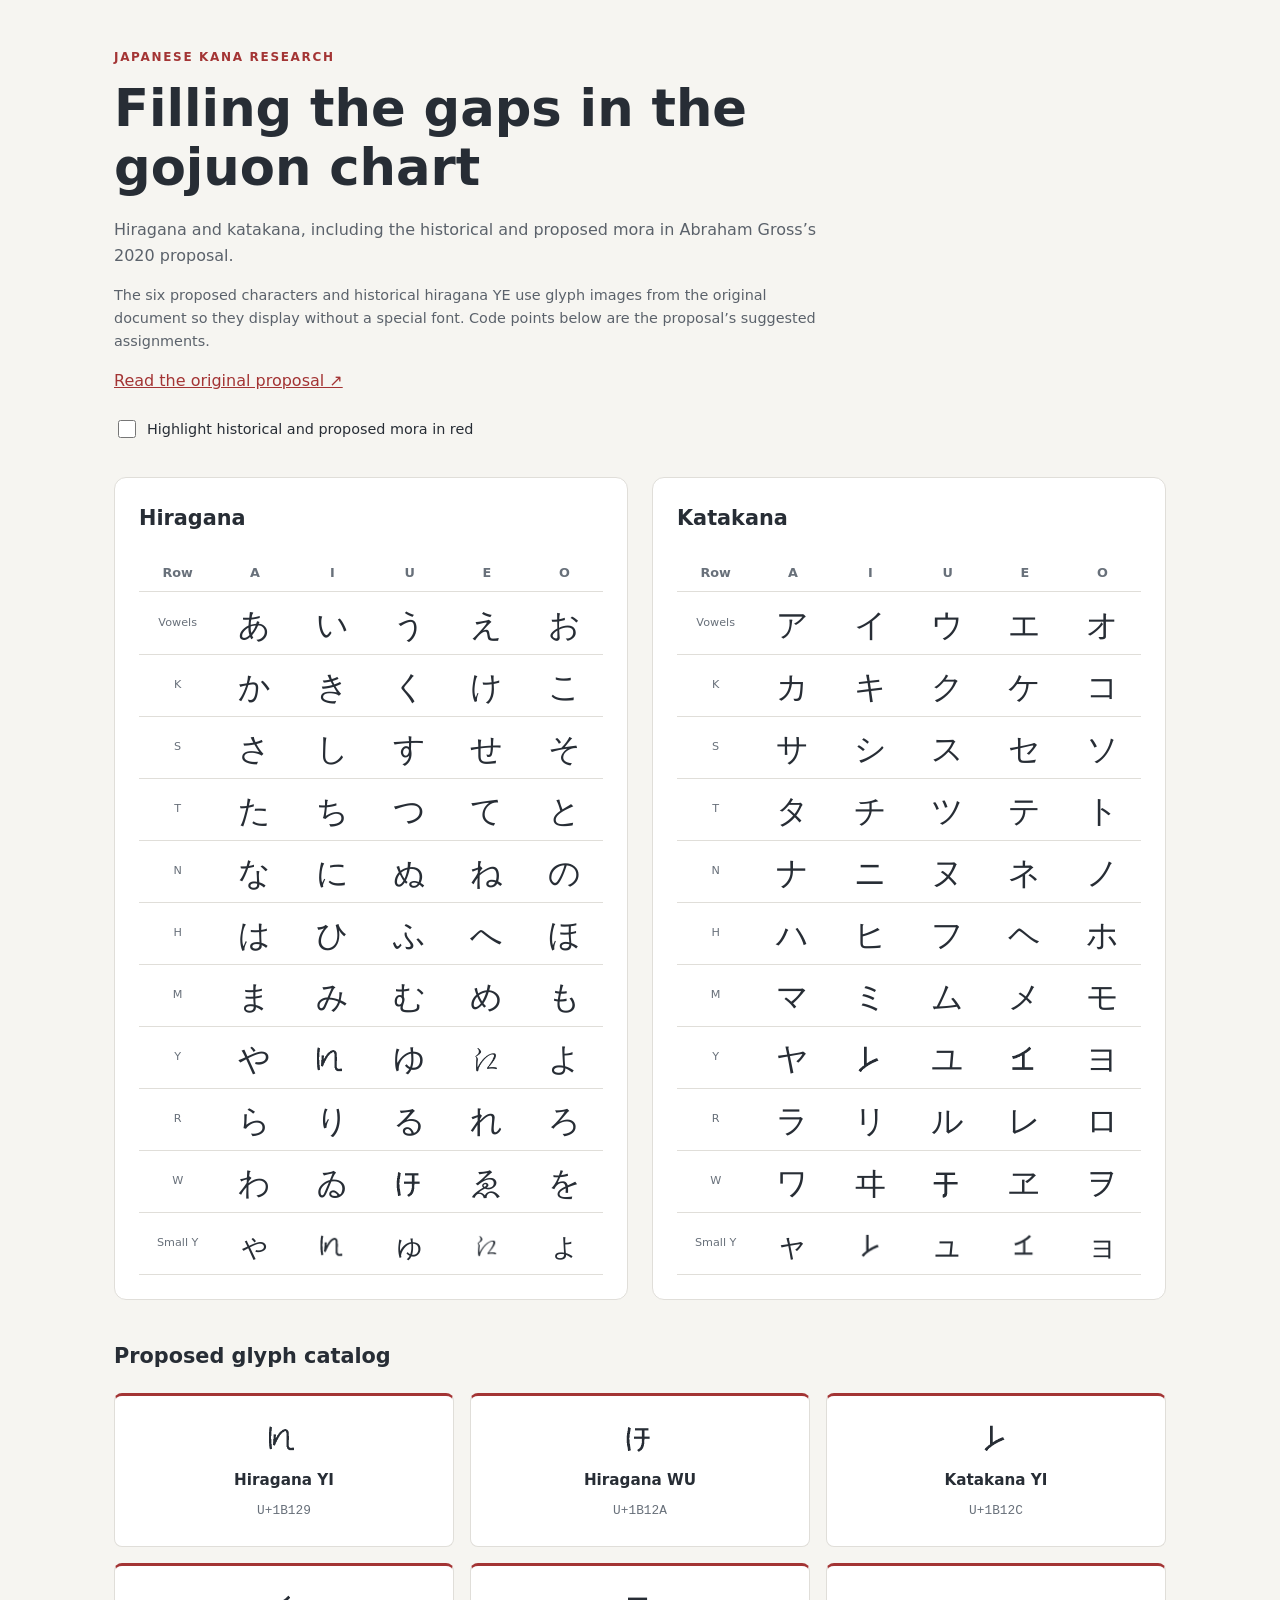
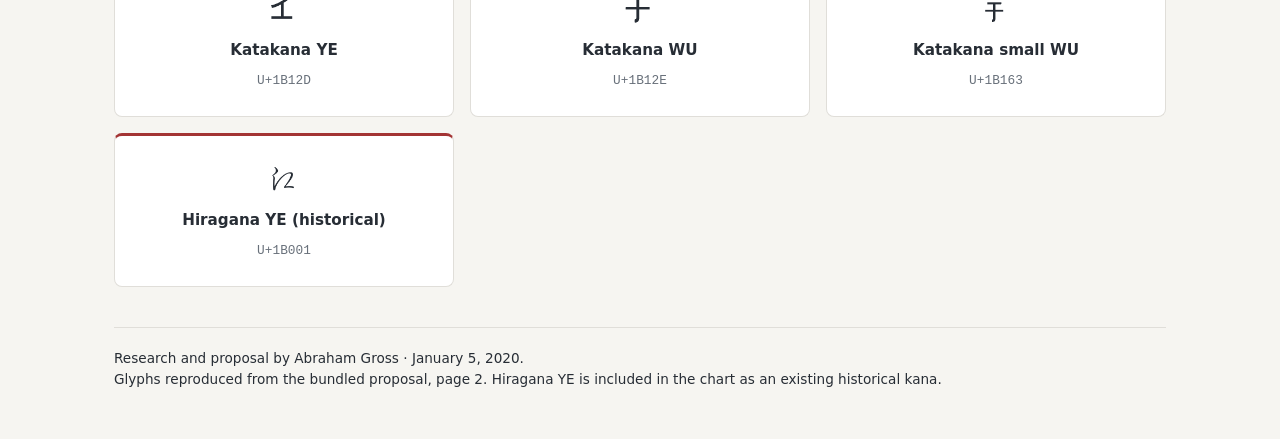
==== index.html @ fbfee7fc "Build kana research chart with reliable glyph rendering" ====
<!doctype html>
<html lang="en"><head><meta charset="utf-8"><meta name="viewport" content="width=device-width,initial-scale=1">
<title>Missing Japanese Kana · Gojuon Chart</title>
<style>
:root{color-scheme:light;--ink:#272d35;--accent:#a33434;--line:#e0ded9}*{box-sizing:border-box}body{margin:0;background:#f6f5f1;color:var(--ink);font-family:system-ui,sans-serif;line-height:1.6}main{max-width:1100px;margin:auto;padding:48px 24px}header{max-width:720px;margin-bottom:36px}.eyebrow{color:var(--accent);text-transform:uppercase;letter-spacing:.14em;font-size:.75rem;font-weight:700}h1{font-size:clamp(2rem,5vw,3.2rem);line-height:1.15;margin:12px 0 20px}h2{font-size:1.3rem;margin:0 0 20px}p{color:#5b626b}a{color:var(--accent)}.charts{display:grid;grid-template-columns:repeat(2,minmax(0,1fr));gap:24px}.chart{padding:24px;background:white;border:1px solid var(--line);border-radius:12px}table{width:100%;border-collapse:collapse;table-layout:fixed}caption{position:absolute;width:1px;height:1px;overflow:hidden;clip-path:inset(50%)}th,td{text-align:center;border-bottom:1px solid var(--line);height:62px;padding:4px}thead th{height:36px;color:#68707a;font-size:.8rem}tbody th{font-size:.7rem;font-weight:500;color:#68707a;width:48px}td{font-family:'Hiragino Kaku Gothic ProN','Yu Gothic',sans-serif;font-size:32px;font-weight:400}.mora{display:inline-flex;align-items:center;justify-content:center;width:36px;height:36px;vertical-align:middle;font-weight:400;font-synthesis:none;line-height:1}.proposed-glyph{background:currentColor;mask-image:var(--glyph);mask-size:contain;mask-repeat:no-repeat;mask-position:center;-webkit-mask-image:var(--glyph);-webkit-mask-size:contain;-webkit-mask-repeat:no-repeat;-webkit-mask-position:center}.small-glyph{mask-size:85%;-webkit-mask-size:85%;mask-position:60% 65%;-webkit-mask-position:60% 65%}.highlight-control{display:flex;align-items:center;gap:8px;margin-top:24px;font-size:.9rem;cursor:pointer}.highlight-control input{width:18px;height:18px;accent-color:var(--accent)}body:has(#highlight-mora:checked) .proposed-glyph{color:#c52d35}.catalog{margin:40px 0}ul{padding:0;list-style:none;display:grid;grid-template-columns:repeat(3,1fr);gap:16px}li{background:white;border:1px solid var(--line);border-top:3px solid var(--accent);border-radius:8px;padding:24px;text-align:center}li .proposed-glyph{width:36px;height:36px}h3{font-size:.95rem;margin:12px 0 4px}code{font-size:.8rem;color:#68707a}footer{border-top:1px solid var(--line);padding-top:20px;font-size:.85rem}.note{font-size:.9rem}@media(max-width:760px){.charts{grid-template-columns:1fr}main{padding:28px 16px}.chart{padding:16px}ul{grid-template-columns:repeat(2,1fr)}li{padding:16px}}@media(max-width:360px){.chart{padding:10px}th,td{padding:2px}}
</style></head><body><main><header><div class="eyebrow">Japanese kana research</div><h1>Filling the gaps in the gojuon chart</h1><p>Hiragana and katakana, including the historical and proposed mora in Abraham Gross’s 2020 proposal.</p><p class="note">The six proposed characters and historical hiragana YE use glyph images from the original document so they display without a special font. Code points below are the proposal’s suggested assignments.</p><a href="docs/missing-japanese-kana-proposal.pdf">Read the original proposal ↗</a><label class="highlight-control"><input type="checkbox" id="highlight-mora"> Highlight historical and proposed mora in red</label></header><div class="charts"><section class="chart"><h2>Hiragana</h2><table><caption>Hiragana vowel columns</caption><thead><tr><th scope="col">Row</th><th scope="col">A</th><th scope="col">I</th><th scope="col">U</th><th scope="col">E</th><th scope="col">O</th></tr></thead><tbody><tr><th scope="row">Vowels</th><td><span class="mora" lang="ja">あ</span></td><td><span class="mora" lang="ja">い</span></td><td><span class="mora" lang="ja">う</span></td><td><span class="mora" lang="ja">え</span></td><td><span class="mora" lang="ja">お</span></td></tr><tr><th scope="row">K</th><td><span class="mora" lang="ja">か</span></td><td><span class="mora" lang="ja">き</span></td><td><span class="mora" lang="ja">く</span></td><td><span class="mora" lang="ja">け</span></td><td><span class="mora" lang="ja">こ</span></td></tr><tr><th scope="row">S</th><td><span class="mora" lang="ja">さ</span></td><td><span class="mora" lang="ja">し</span></td><td><span class="mora" lang="ja">す</span></td><td><span class="mora" lang="ja">せ</span></td><td><span class="mora" lang="ja">そ</span></td></tr><tr><th scope="row">T</th><td><span class="mora" lang="ja">た</span></td><td><span class="mora" lang="ja">ち</span></td><td><span class="mora" lang="ja">つ</span></td><td><span class="mora" lang="ja">て</span></td><td><span class="mora" lang="ja">と</span></td></tr><tr><th scope="row">N</th><td><span class="mora" lang="ja">な</span></td><td><span class="mora" lang="ja">に</span></td><td><span class="mora" lang="ja">ぬ</span></td><td><span class="mora" lang="ja">ね</span></td><td><span class="mora" lang="ja">の</span></td></tr><tr><th scope="row">H</th><td><span class="mora" lang="ja">は</span></td><td><span class="mora" lang="ja">ひ</span></td><td><span class="mora" lang="ja">ふ</span></td><td><span class="mora" lang="ja">へ</span></td><td><span class="mora" lang="ja">ほ</span></td></tr><tr><th scope="row">M</th><td><span class="mora" lang="ja">ま</span></td><td><span class="mora" lang="ja">み</span></td><td><span class="mora" lang="ja">む</span></td><td><span class="mora" lang="ja">め</span></td><td><span class="mora" lang="ja">も</span></td></tr><tr><th scope="row">Y</th><td><span class="mora" lang="ja">や</span></td><td><span class="mora proposed-glyph" role="img" aria-label="Hiragana YI" title="Hiragana YI · U+1B129" style="--glyph: url(assets/glyphs/1b129.png)"></span></td><td><span class="mora" lang="ja">ゆ</span></td><td><span class="mora proposed-glyph" role="img" aria-label="Hiragana YE" title="Hiragana YE · U+1B001" style="--glyph: url(assets/glyphs/1b001.png)"></span></td><td><span class="mora" lang="ja">よ</span></td></tr><tr><th scope="row">R</th><td><span class="mora" lang="ja">ら</span></td><td><span class="mora" lang="ja">り</span></td><td><span class="mora" lang="ja">る</span></td><td><span class="mora" lang="ja">れ</span></td><td><span class="mora" lang="ja">ろ</span></td></tr><tr><th scope="row">W</th><td><span class="mora" lang="ja">わ</span></td><td><span class="mora" lang="ja">ゐ</span></td><td><span class="mora proposed-glyph" role="img" aria-label="Hiragana WU" title="Hiragana WU · U+1B12A" style="--glyph: url(assets/glyphs/1b12a.png)"></span></td><td><span class="mora" lang="ja">ゑ</span></td><td><span class="mora" lang="ja">を</span></td></tr><tr><th scope="row">Small Y</th><td><span class="mora" lang="ja">ゃ</span></td><td><span class="mora proposed-glyph small-glyph" role="img" aria-label="Hiragana YI (small display variant)" title="Hiragana YI (small display variant) · U+1B129" style="--glyph: url(assets/glyphs/1b129.png)"></span></td><td><span class="mora" lang="ja">ゅ</span></td><td><span class="mora proposed-glyph small-glyph" role="img" aria-label="Hiragana YE (small display variant)" title="Hiragana YE (small display variant) · U+1B001" style="--glyph: url(assets/glyphs/1b001.png)"></span></td><td><span class="mora" lang="ja">ょ</span></td></tr></tbody></table></section><section class="chart"><h2>Katakana</h2><table><caption>Katakana vowel columns</caption><thead><tr><th scope="col">Row</th><th scope="col">A</th><th scope="col">I</th><th scope="col">U</th><th scope="col">E</th><th scope="col">O</th></tr></thead><tbody><tr><th scope="row">Vowels</th><td><span class="mora" lang="ja">ア</span></td><td><span class="mora" lang="ja">イ</span></td><td><span class="mora" lang="ja">ウ</span></td><td><span class="mora" lang="ja">エ</span></td><td><span class="mora" lang="ja">オ</span></td></tr><tr><th scope="row">K</th><td><span class="mora" lang="ja">カ</span></td><td><span class="mora" lang="ja">キ</span></td><td><span class="mora" lang="ja">ク</span></td><td><span class="mora" lang="ja">ケ</span></td><td><span class="mora" lang="ja">コ</span></td></tr><tr><th scope="row">S</th><td><span class="mora" lang="ja">サ</span></td><td><span class="mora" lang="ja">シ</span></td><td><span class="mora" lang="ja">ス</span></td><td><span class="mora" lang="ja">セ</span></td><td><span class="mora" lang="ja">ソ</span></td></tr><tr><th scope="row">T</th><td><span class="mora" lang="ja">タ</span></td><td><span class="mora" lang="ja">チ</span></td><td><span class="mora" lang="ja">ツ</span></td><td><span class="mora" lang="ja">テ</span></td><td><span class="mora" lang="ja">ト</span></td></tr><tr><th scope="row">N</th><td><span class="mora" lang="ja">ナ</span></td><td><span class="mora" lang="ja">ニ</span></td><td><span class="mora" lang="ja">ヌ</span></td><td><span class="mora" lang="ja">ネ</span></td><td><span class="mora" lang="ja">ノ</span></td></tr><tr><th scope="row">H</th><td><span class="mora" lang="ja">ハ</span></td><td><span class="mora" lang="ja">ヒ</span></td><td><span class="mora" lang="ja">フ</span></td><td><span class="mora" lang="ja">ヘ</span></td><td><span class="mora" lang="ja">ホ</span></td></tr><tr><th scope="row">M</th><td><span class="mora" lang="ja">マ</span></td><td><span class="mora" lang="ja">ミ</span></td><td><span class="mora" lang="ja">ム</span></td><td><span class="mora" lang="ja">メ</span></td><td><span class="mora" lang="ja">モ</span></td></tr><tr><th scope="row">Y</th><td><span class="mora" lang="ja">ヤ</span></td><td><span class="mora proposed-glyph" role="img" aria-label="Katakana YI" title="Katakana YI · U+1B12C" style="--glyph: url(assets/glyphs/1b12c.png)"></span></td><td><span class="mora" lang="ja">ユ</span></td><td><span class="mora proposed-glyph" role="img" aria-label="Katakana YE" title="Katakana YE · U+1B12D" style="--glyph: url(assets/glyphs/1b12d.png)"></span></td><td><span class="mora" lang="ja">ヨ</span></td></tr><tr><th scope="row">R</th><td><span class="mora" lang="ja">ラ</span></td><td><span class="mora" lang="ja">リ</span></td><td><span class="mora" lang="ja">ル</span></td><td><span class="mora" lang="ja">レ</span></td><td><span class="mora" lang="ja">ロ</span></td></tr><tr><th scope="row">W</th><td><span class="mora" lang="ja">ワ</span></td><td><span class="mora" lang="ja">ヰ</span></td><td><span class="mora proposed-glyph" role="img" aria-label="Katakana WU" title="Katakana WU · U+1B12E" style="--glyph: url(assets/glyphs/1b12e.png)"></span></td><td><span class="mora" lang="ja">ヱ</span></td><td><span class="mora" lang="ja">ヲ</span></td></tr><tr><th scope="row">Small Y</th><td><span class="mora" lang="ja">ャ</span></td><td><span class="mora proposed-glyph small-glyph" role="img" aria-label="Katakana YI (small display variant)" title="Katakana YI (small display variant) · U+1B12C" style="--glyph: url(assets/glyphs/1b12c.png)"></span></td><td><span class="mora" lang="ja">ュ</span></td><td><span class="mora proposed-glyph small-glyph" role="img" aria-label="Katakana YE (small display variant)" title="Katakana YE (small display variant) · U+1B12D" style="--glyph: url(assets/glyphs/1b12d.png)"></span></td><td><span class="mora" lang="ja">ョ</span></td></tr></tbody></table></section></div><section class="catalog"><h2>Proposed glyph catalog</h2><ul><li><span class="mora proposed-glyph" role="img" aria-label="Hiragana YI" title="Hiragana YI · U+1B129" style="--glyph: url(assets/glyphs/1b129.png)"></span><h3>Hiragana YI</h3><code>U+1B129</code></li><li><span class="mora proposed-glyph" role="img" aria-label="Hiragana WU" title="Hiragana WU · U+1B12A" style="--glyph: url(assets/glyphs/1b12a.png)"></span><h3>Hiragana WU</h3><code>U+1B12A</code></li><li><span class="mora proposed-glyph" role="img" aria-label="Katakana YI" title="Katakana YI · U+1B12C" style="--glyph: url(assets/glyphs/1b12c.png)"></span><h3>Katakana YI</h3><code>U+1B12C</code></li><li><span class="mora proposed-glyph" role="img" aria-label="Katakana YE" title="Katakana YE · U+1B12D" style="--glyph: url(assets/glyphs/1b12d.png)"></span><h3>Katakana YE</h3><code>U+1B12D</code></li><li><span class="mora proposed-glyph" role="img" aria-label="Katakana WU" title="Katakana WU · U+1B12E" style="--glyph: url(assets/glyphs/1b12e.png)"></span><h3>Katakana WU</h3><code>U+1B12E</code></li><li><span class="mora proposed-glyph" role="img" aria-label="Katakana small WU" title="Katakana small WU · U+1B163" style="--glyph: url(assets/glyphs/1b163.png)"></span><h3>Katakana small WU</h3><code>U+1B163</code></li><li><span class="mora proposed-glyph" role="img" aria-label="Hiragana YE" title="Hiragana YE · U+1B001" style="--glyph: url(assets/glyphs/1b001.png)"></span><h3>Hiragana YE (historical)</h3><code>U+1B001</code></li></ul></section><footer>Research and proposal by Abraham Gross · January 5, 2020.<br>Glyphs reproduced from the bundled proposal, page 2. Hiragana YE is included in the chart as an existing historical kana.</footer></main></body></html>
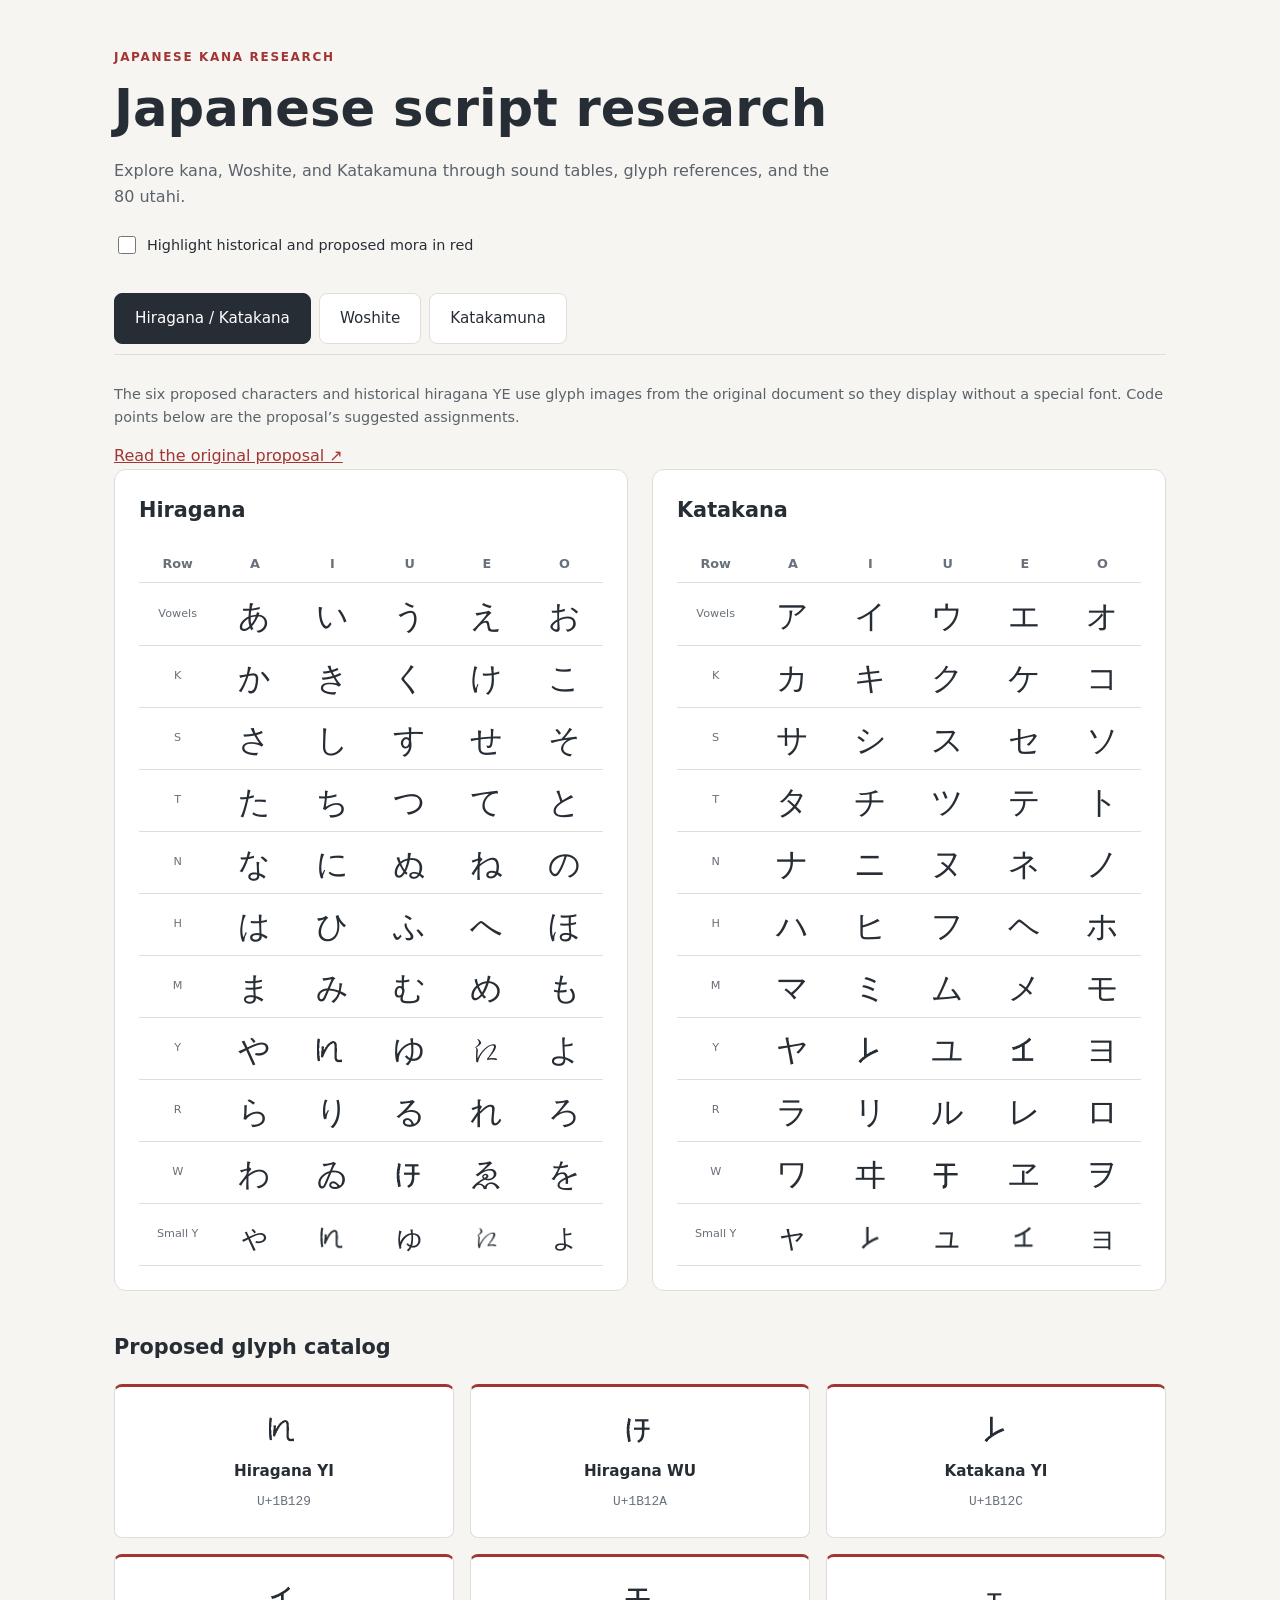
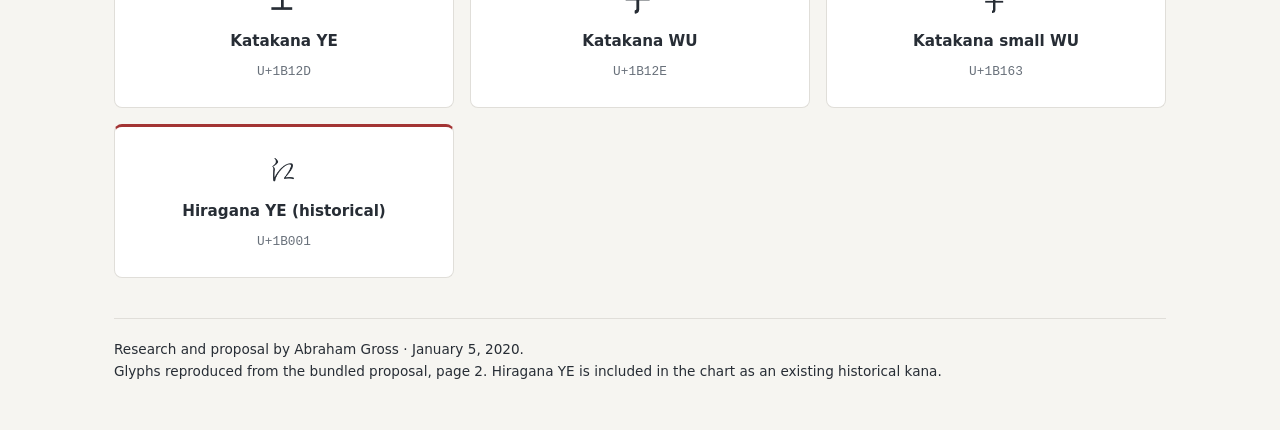
==== commit 5051e475: "Add Woshite and Katakamuna research tabs with 80 utahi references" ====
--- a/index.html
+++ b/index.html
@@ -1,6 +1,22 @@
 <!doctype html>
 <html lang="en"><head><meta charset="utf-8"><meta name="viewport" content="width=device-width,initial-scale=1">
-<title>Missing Japanese Kana · Gojuon Chart</title>
+<title>Japanese Script Research · Kana, Woshite &amp; Katakamuna</title>
+<link rel="stylesheet" href="assets/research.css">
 <style>
 :root{color-scheme:light;--ink:#272d35;--accent:#a33434;--line:#e0ded9}*{box-sizing:border-box}body{margin:0;background:#f6f5f1;color:var(--ink);font-family:system-ui,sans-serif;line-height:1.6}main{max-width:1100px;margin:auto;padding:48px 24px}header{max-width:720px;margin-bottom:36px}.eyebrow{color:var(--accent);text-transform:uppercase;letter-spacing:.14em;font-size:.75rem;font-weight:700}h1{font-size:clamp(2rem,5vw,3.2rem);line-height:1.15;margin:12px 0 20px}h2{font-size:1.3rem;margin:0 0 20px}p{color:#5b626b}a{color:var(--accent)}.charts{display:grid;grid-template-columns:repeat(2,minmax(0,1fr));gap:24px}.chart{padding:24px;background:white;border:1px solid var(--line);border-radius:12px}table{width:100%;border-collapse:collapse;table-layout:fixed}caption{position:absolute;width:1px;height:1px;overflow:hidden;clip-path:inset(50%)}th,td{text-align:center;border-bottom:1px solid var(--line);height:62px;padding:4px}thead th{height:36px;color:#68707a;font-size:.8rem}tbody th{font-size:.7rem;font-weight:500;color:#68707a;width:48px}td{font-family:'Hiragino Kaku Gothic ProN','Yu Gothic',sans-serif;font-size:32px;font-weight:400}.mora{display:inline-flex;align-items:center;justify-content:center;width:36px;height:36px;vertical-align:middle;font-weight:400;font-synthesis:none;line-height:1}.proposed-glyph{background:currentColor;mask-image:var(--glyph);mask-size:contain;mask-repeat:no-repeat;mask-position:center;-webkit-mask-image:var(--glyph);-webkit-mask-size:contain;-webkit-mask-repeat:no-repeat;-webkit-mask-position:center}.small-glyph{mask-size:85%;-webkit-mask-size:85%;mask-position:60% 65%;-webkit-mask-position:60% 65%}.highlight-control{display:flex;align-items:center;gap:8px;margin-top:24px;font-size:.9rem;cursor:pointer}.highlight-control input{width:18px;height:18px;accent-color:var(--accent)}body:has(#highlight-mora:checked) .proposed-glyph{color:#c52d35}.catalog{margin:40px 0}ul{padding:0;list-style:none;display:grid;grid-template-columns:repeat(3,1fr);gap:16px}li{background:white;border:1px solid var(--line);border-top:3px solid var(--accent);border-radius:8px;padding:24px;text-align:center}li .proposed-glyph{width:36px;height:36px}h3{font-size:.95rem;margin:12px 0 4px}code{font-size:.8rem;color:#68707a}footer{border-top:1px solid var(--line);padding-top:20px;font-size:.85rem}.note{font-size:.9rem}@media(max-width:760px){.charts{grid-template-columns:1fr}main{padding:28px 16px}.chart{padding:16px}ul{grid-template-columns:repeat(2,1fr)}li{padding:16px}}@media(max-width:360px){.chart{padding:10px}th,td{padding:2px}}
-</style></head><body><main><header><div class="eyebrow">Japanese kana research</div><h1>Filling the gaps in the gojuon chart</h1><p>Hiragana and katakana, including the historical and proposed mora in Abraham Gross’s 2020 proposal.</p><p class="note">The six proposed characters and historical hiragana YE use glyph images from the original document so they display without a special font. Code points below are the proposal’s suggested assignments.</p><a href="docs/missing-japanese-kana-proposal.pdf">Read the original proposal ↗</a><label class="highlight-control"><input type="checkbox" id="highlight-mora"> Highlight historical and proposed mora in red</label></header><div class="charts"><section class="chart"><h2>Hiragana</h2><table><caption>Hiragana vowel columns</caption><thead><tr><th scope="col">Row</th><th scope="col">A</th><th scope="col">I</th><th scope="col">U</th><th scope="col">E</th><th scope="col">O</th></tr></thead><tbody><tr><th scope="row">Vowels</th><td><span class="mora" lang="ja">あ</span></td><td><span class="mora" lang="ja">い</span></td><td><span class="mora" lang="ja">う</span></td><td><span class="mora" lang="ja">え</span></td><td><span class="mora" lang="ja">お</span></td></tr><tr><th scope="row">K</th><td><span class="mora" lang="ja">か</span></td><td><span class="mora" lang="ja">き</span></td><td><span class="mora" lang="ja">く</span></td><td><span class="mora" lang="ja">け</span></td><td><span class="mora" lang="ja">こ</span></td></tr><tr><th scope="row">S</th><td><span class="mora" lang="ja">さ</span></td><td><span class="mora" lang="ja">し</span></td><td><span class="mora" lang="ja">す</span></td><td><span class="mora" lang="ja">せ</span></td><td><span class="mora" lang="ja">そ</span></td></tr><tr><th scope="row">T</th><td><span class="mora" lang="ja">た</span></td><td><span class="mora" lang="ja">ち</span></td><td><span class="mora" lang="ja">つ</span></td><td><span class="mora" lang="ja">て</span></td><td><span class="mora" lang="ja">と</span></td></tr><tr><th scope="row">N</th><td><span class="mora" lang="ja">な</span></td><td><span class="mora" lang="ja">に</span></td><td><span class="mora" lang="ja">ぬ</span></td><td><span class="mora" lang="ja">ね</span></td><td><span class="mora" lang="ja">の</span></td></tr><tr><th scope="row">H</th><td><span class="mora" lang="ja">は</span></td><td><span class="mora" lang="ja">ひ</span></td><td><span class="mora" lang="ja">ふ</span></td><td><span class="mora" lang="ja">へ</span></td><td><span class="mora" lang="ja">ほ</span></td></tr><tr><th scope="row">M</th><td><span class="mora" lang="ja">ま</span></td><td><span class="mora" lang="ja">み</span></td><td><span class="mora" lang="ja">む</span></td><td><span class="mora" lang="ja">め</span></td><td><span class="mora" lang="ja">も</span></td></tr><tr><th scope="row">Y</th><td><span class="mora" lang="ja">や</span></td><td><span class="mora proposed-glyph" role="img" aria-label="Hiragana YI" title="Hiragana YI · U+1B129" style="--glyph: url(assets/glyphs/1b129.png)"></span></td><td><span class="mora" lang="ja">ゆ</span></td><td><span class="mora proposed-glyph" role="img" aria-label="Hiragana YE" title="Hiragana YE · U+1B001" style="--glyph: url(assets/glyphs/1b001.png)"></span></td><td><span class="mora" lang="ja">よ</span></td></tr><tr><th scope="row">R</th><td><span class="mora" lang="ja">ら</span></td><td><span class="mora" lang="ja">り</span></td><td><span class="mora" lang="ja">る</span></td><td><span class="mora" lang="ja">れ</span></td><td><span class="mora" lang="ja">ろ</span></td></tr><tr><th scope="row">W</th><td><span class="mora" lang="ja">わ</span></td><td><span class="mora" lang="ja">ゐ</span></td><td><span class="mora proposed-glyph" role="img" aria-label="Hiragana WU" title="Hiragana WU · U+1B12A" style="--glyph: url(assets/glyphs/1b12a.png)"></span></td><td><span class="mora" lang="ja">ゑ</span></td><td><span class="mora" lang="ja">を</span></td></tr><tr><th scope="row">Small Y</th><td><span class="mora" lang="ja">ゃ</span></td><td><span class="mora proposed-glyph small-glyph" role="img" aria-label="Hiragana YI (small display variant)" title="Hiragana YI (small display variant) · U+1B129" style="--glyph: url(assets/glyphs/1b129.png)"></span></td><td><span class="mora" lang="ja">ゅ</span></td><td><span class="mora proposed-glyph small-glyph" role="img" aria-label="Hiragana YE (small display variant)" title="Hiragana YE (small display variant) · U+1B001" style="--glyph: url(assets/glyphs/1b001.png)"></span></td><td><span class="mora" lang="ja">ょ</span></td></tr></tbody></table></section><section class="chart"><h2>Katakana</h2><table><caption>Katakana vowel columns</caption><thead><tr><th scope="col">Row</th><th scope="col">A</th><th scope="col">I</th><th scope="col">U</th><th scope="col">E</th><th scope="col">O</th></tr></thead><tbody><tr><th scope="row">Vowels</th><td><span class="mora" lang="ja">ア</span></td><td><span class="mora" lang="ja">イ</span></td><td><span class="mora" lang="ja">ウ</span></td><td><span class="mora" lang="ja">エ</span></td><td><span class="mora" lang="ja">オ</span></td></tr><tr><th scope="row">K</th><td><span class="mora" lang="ja">カ</span></td><td><span class="mora" lang="ja">キ</span></td><td><span class="mora" lang="ja">ク</span></td><td><span class="mora" lang="ja">ケ</span></td><td><span class="mora" lang="ja">コ</span></td></tr><tr><th scope="row">S</th><td><span class="mora" lang="ja">サ</span></td><td><span class="mora" lang="ja">シ</span></td><td><span class="mora" lang="ja">ス</span></td><td><span class="mora" lang="ja">セ</span></td><td><span class="mora" lang="ja">ソ</span></td></tr><tr><th scope="row">T</th><td><span class="mora" lang="ja">タ</span></td><td><span class="mora" lang="ja">チ</span></td><td><span class="mora" lang="ja">ツ</span></td><td><span class="mora" lang="ja">テ</span></td><td><span class="mora" lang="ja">ト</span></td></tr><tr><th scope="row">N</th><td><span class="mora" lang="ja">ナ</span></td><td><span class="mora" lang="ja">ニ</span></td><td><span class="mora" lang="ja">ヌ</span></td><td><span class="mora" lang="ja">ネ</span></td><td><span class="mora" lang="ja">ノ</span></td></tr><tr><th scope="row">H</th><td><span class="mora" lang="ja">ハ</span></td><td><span class="mora" lang="ja">ヒ</span></td><td><span class="mora" lang="ja">フ</span></td><td><span class="mora" lang="ja">ヘ</span></td><td><span class="mora" lang="ja">ホ</span></td></tr><tr><th scope="row">M</th><td><span class="mora" lang="ja">マ</span></td><td><span class="mora" lang="ja">ミ</span></td><td><span class="mora" lang="ja">ム</span></td><td><span class="mora" lang="ja">メ</span></td><td><span class="mora" lang="ja">モ</span></td></tr><tr><th scope="row">Y</th><td><span class="mora" lang="ja">ヤ</span></td><td><span class="mora proposed-glyph" role="img" aria-label="Katakana YI" title="Katakana YI · U+1B12C" style="--glyph: url(assets/glyphs/1b12c.png)"></span></td><td><span class="mora" lang="ja">ユ</span></td><td><span class="mora proposed-glyph" role="img" aria-label="Katakana YE" title="Katakana YE · U+1B12D" style="--glyph: url(assets/glyphs/1b12d.png)"></span></td><td><span class="mora" lang="ja">ヨ</span></td></tr><tr><th scope="row">R</th><td><span class="mora" lang="ja">ラ</span></td><td><span class="mora" lang="ja">リ</span></td><td><span class="mora" lang="ja">ル</span></td><td><span class="mora" lang="ja">レ</span></td><td><span class="mora" lang="ja">ロ</span></td></tr><tr><th scope="row">W</th><td><span class="mora" lang="ja">ワ</span></td><td><span class="mora" lang="ja">ヰ</span></td><td><span class="mora proposed-glyph" role="img" aria-label="Katakana WU" title="Katakana WU · U+1B12E" style="--glyph: url(assets/glyphs/1b12e.png)"></span></td><td><span class="mora" lang="ja">ヱ</span></td><td><span class="mora" lang="ja">ヲ</span></td></tr><tr><th scope="row">Small Y</th><td><span class="mora" lang="ja">ャ</span></td><td><span class="mora proposed-glyph small-glyph" role="img" aria-label="Katakana YI (small display variant)" title="Katakana YI (small display variant) · U+1B12C" style="--glyph: url(assets/glyphs/1b12c.png)"></span></td><td><span class="mora" lang="ja">ュ</span></td><td><span class="mora proposed-glyph small-glyph" role="img" aria-label="Katakana YE (small display variant)" title="Katakana YE (small display variant) · U+1B12D" style="--glyph: url(assets/glyphs/1b12d.png)"></span></td><td><span class="mora" lang="ja">ョ</span></td></tr></tbody></table></section></div><section class="catalog"><h2>Proposed glyph catalog</h2><ul><li><span class="mora proposed-glyph" role="img" aria-label="Hiragana YI" title="Hiragana YI · U+1B129" style="--glyph: url(assets/glyphs/1b129.png)"></span><h3>Hiragana YI</h3><code>U+1B129</code></li><li><span class="mora proposed-glyph" role="img" aria-label="Hiragana WU" title="Hiragana WU · U+1B12A" style="--glyph: url(assets/glyphs/1b12a.png)"></span><h3>Hiragana WU</h3><code>U+1B12A</code></li><li><span class="mora proposed-glyph" role="img" aria-label="Katakana YI" title="Katakana YI · U+1B12C" style="--glyph: url(assets/glyphs/1b12c.png)"></span><h3>Katakana YI</h3><code>U+1B12C</code></li><li><span class="mora proposed-glyph" role="img" aria-label="Katakana YE" title="Katakana YE · U+1B12D" style="--glyph: url(assets/glyphs/1b12d.png)"></span><h3>Katakana YE</h3><code>U+1B12D</code></li><li><span class="mora proposed-glyph" role="img" aria-label="Katakana WU" title="Katakana WU · U+1B12E" style="--glyph: url(assets/glyphs/1b12e.png)"></span><h3>Katakana WU</h3><code>U+1B12E</code></li><li><span class="mora proposed-glyph" role="img" aria-label="Katakana small WU" title="Katakana small WU · U+1B163" style="--glyph: url(assets/glyphs/1b163.png)"></span><h3>Katakana small WU</h3><code>U+1B163</code></li><li><span class="mora proposed-glyph" role="img" aria-label="Hiragana YE" title="Hiragana YE · U+1B001" style="--glyph: url(assets/glyphs/1b001.png)"></span><h3>Hiragana YE (historical)</h3><code>U+1B001</code></li></ul></section><footer>Research and proposal by Abraham Gross · January 5, 2020.<br>Glyphs reproduced from the bundled proposal, page 2. Hiragana YE is included in the chart as an existing historical kana.</footer></main></body></html>
+</style></head><body><main><header><div class="eyebrow">Japanese kana research</div><h1>Japanese script research</h1><p>Explore kana, Woshite, and Katakamuna through sound tables, glyph references, and the 80 utahi.</p><label class="highlight-control"><input type="checkbox" id="highlight-mora"> Highlight historical and proposed mora in red</label></header><nav class="tabs" role="tablist" aria-label="Writing system"><button id="tab-kana" role="tab" aria-selected="true" aria-controls="panel-kana" data-panel="kana">Hiragana / Katakana</button><button id="tab-woshite" role="tab" aria-selected="false" aria-controls="panel-woshite" data-panel="woshite" tabindex="-1">Woshite</button><button id="tab-katakamuna" role="tab" aria-selected="false" aria-controls="panel-katakamuna" data-panel="katakamuna" tabindex="-1">Katakamuna</button></nav><section id="panel-kana" class="tab-panel" role="tabpanel" aria-labelledby="tab-kana" tabindex="0"><p class="note">The six proposed characters and historical hiragana YE use glyph images from the original document so they display without a special font. Code points below are the proposal’s suggested assignments.</p><a href="docs/missing-japanese-kana-proposal.pdf">Read the original proposal ↗</a><div class="charts"><section class="chart"><h2>Hiragana</h2><table><caption>Hiragana vowel columns</caption><thead><tr><th scope="col">Row</th><th scope="col">A</th><th scope="col">I</th><th scope="col">U</th><th scope="col">E</th><th scope="col">O</th></tr></thead><tbody><tr><th scope="row">Vowels</th><td><span class="mora" lang="ja">あ</span></td><td><span class="mora" lang="ja">い</span></td><td><span class="mora" lang="ja">う</span></td><td><span class="mora" lang="ja">え</span></td><td><span class="mora" lang="ja">お</span></td></tr><tr><th scope="row">K</th><td><span class="mora" lang="ja">か</span></td><td><span class="mora" lang="ja">き</span></td><td><span class="mora" lang="ja">く</span></td><td><span class="mora" lang="ja">け</span></td><td><span class="mora" lang="ja">こ</span></td></tr><tr><th scope="row">S</th><td><span class="mora" lang="ja">さ</span></td><td><span class="mora" lang="ja">し</span></td><td><span class="mora" lang="ja">す</span></td><td><span class="mora" lang="ja">せ</span></td><td><span class="mora" lang="ja">そ</span></td></tr><tr><th scope="row">T</th><td><span class="mora" lang="ja">た</span></td><td><span class="mora" lang="ja">ち</span></td><td><span class="mora" lang="ja">つ</span></td><td><span class="mora" lang="ja">て</span></td><td><span class="mora" lang="ja">と</span></td></tr><tr><th scope="row">N</th><td><span class="mora" lang="ja">な</span></td><td><span class="mora" lang="ja">に</span></td><td><span class="mora" lang="ja">ぬ</span></td><td><span class="mora" lang="ja">ね</span></td><td><span class="mora" lang="ja">の</span></td></tr><tr><th scope="row">H</th><td><span class="mora" lang="ja">は</span></td><td><span class="mora" lang="ja">ひ</span></td><td><span class="mora" lang="ja">ふ</span></td><td><span class="mora" lang="ja">へ</span></td><td><span class="mora" lang="ja">ほ</span></td></tr><tr><th scope="row">M</th><td><span class="mora" lang="ja">ま</span></td><td><span class="mora" lang="ja">み</span></td><td><span class="mora" lang="ja">む</span></td><td><span class="mora" lang="ja">め</span></td><td><span class="mora" lang="ja">も</span></td></tr><tr><th scope="row">Y</th><td><span class="mora" lang="ja">や</span></td><td><span class="mora proposed-glyph" role="img" aria-label="Hiragana YI" title="Hiragana YI · U+1B129" style="--glyph: url(assets/glyphs/1b129.png)"></span></td><td><span class="mora" lang="ja">ゆ</span></td><td><span class="mora proposed-glyph" role="img" aria-label="Hiragana YE" title="Hiragana YE · U+1B001" style="--glyph: url(assets/glyphs/1b001.png)"></span></td><td><span class="mora" lang="ja">よ</span></td></tr><tr><th scope="row">R</th><td><span class="mora" lang="ja">ら</span></td><td><span class="mora" lang="ja">り</span></td><td><span class="mora" lang="ja">る</span></td><td><span class="mora" lang="ja">れ</span></td><td><span class="mora" lang="ja">ろ</span></td></tr><tr><th scope="row">W</th><td><span class="mora" lang="ja">わ</span></td><td><span class="mora" lang="ja">ゐ</span></td><td><span class="mora proposed-glyph" role="img" aria-label="Hiragana WU" title="Hiragana WU · U+1B12A" style="--glyph: url(assets/glyphs/1b12a.png)"></span></td><td><span class="mora" lang="ja">ゑ</span></td><td><span class="mora" lang="ja">を</span></td></tr><tr><th scope="row">Small Y</th><td><span class="mora" lang="ja">ゃ</span></td><td><span class="mora proposed-glyph small-glyph" role="img" aria-label="Hiragana YI (small display variant)" title="Hiragana YI (small display variant) · U+1B129" style="--glyph: url(assets/glyphs/1b129.png)"></span></td><td><span class="mora" lang="ja">ゅ</span></td><td><span class="mora proposed-glyph small-glyph" role="img" aria-label="Hiragana YE (small display variant)" title="Hiragana YE (small display variant) · U+1B001" style="--glyph: url(assets/glyphs/1b001.png)"></span></td><td><span class="mora" lang="ja">ょ</span></td></tr></tbody></table></section><section class="chart"><h2>Katakana</h2><table><caption>Katakana vowel columns</caption><thead><tr><th scope="col">Row</th><th scope="col">A</th><th scope="col">I</th><th scope="col">U</th><th scope="col">E</th><th scope="col">O</th></tr></thead><tbody><tr><th scope="row">Vowels</th><td><span class="mora" lang="ja">ア</span></td><td><span class="mora" lang="ja">イ</span></td><td><span class="mora" lang="ja">ウ</span></td><td><span class="mora" lang="ja">エ</span></td><td><span class="mora" lang="ja">オ</span></td></tr><tr><th scope="row">K</th><td><span class="mora" lang="ja">カ</span></td><td><span class="mora" lang="ja">キ</span></td><td><span class="mora" lang="ja">ク</span></td><td><span class="mora" lang="ja">ケ</span></td><td><span class="mora" lang="ja">コ</span></td></tr><tr><th scope="row">S</th><td><span class="mora" lang="ja">サ</span></td><td><span class="mora" lang="ja">シ</span></td><td><span class="mora" lang="ja">ス</span></td><td><span class="mora" lang="ja">セ</span></td><td><span class="mora" lang="ja">ソ</span></td></tr><tr><th scope="row">T</th><td><span class="mora" lang="ja">タ</span></td><td><span class="mora" lang="ja">チ</span></td><td><span class="mora" lang="ja">ツ</span></td><td><span class="mora" lang="ja">テ</span></td><td><span class="mora" lang="ja">ト</span></td></tr><tr><th scope="row">N</th><td><span class="mora" lang="ja">ナ</span></td><td><span class="mora" lang="ja">ニ</span></td><td><span class="mora" lang="ja">ヌ</span></td><td><span class="mora" lang="ja">ネ</span></td><td><span class="mora" lang="ja">ノ</span></td></tr><tr><th scope="row">H</th><td><span class="mora" lang="ja">ハ</span></td><td><span class="mora" lang="ja">ヒ</span></td><td><span class="mora" lang="ja">フ</span></td><td><span class="mora" lang="ja">ヘ</span></td><td><span class="mora" lang="ja">ホ</span></td></tr><tr><th scope="row">M</th><td><span class="mora" lang="ja">マ</span></td><td><span class="mora" lang="ja">ミ</span></td><td><span class="mora" lang="ja">ム</span></td><td><span class="mora" lang="ja">メ</span></td><td><span class="mora" lang="ja">モ</span></td></tr><tr><th scope="row">Y</th><td><span class="mora" lang="ja">ヤ</span></td><td><span class="mora proposed-glyph" role="img" aria-label="Katakana YI" title="Katakana YI · U+1B12C" style="--glyph: url(assets/glyphs/1b12c.png)"></span></td><td><span class="mora" lang="ja">ユ</span></td><td><span class="mora proposed-glyph" role="img" aria-label="Katakana YE" title="Katakana YE · U+1B12D" style="--glyph: url(assets/glyphs/1b12d.png)"></span></td><td><span class="mora" lang="ja">ヨ</span></td></tr><tr><th scope="row">R</th><td><span class="mora" lang="ja">ラ</span></td><td><span class="mora" lang="ja">リ</span></td><td><span class="mora" lang="ja">ル</span></td><td><span class="mora" lang="ja">レ</span></td><td><span class="mora" lang="ja">ロ</span></td></tr><tr><th scope="row">W</th><td><span class="mora" lang="ja">ワ</span></td><td><span class="mora" lang="ja">ヰ</span></td><td><span class="mora proposed-glyph" role="img" aria-label="Katakana WU" title="Katakana WU · U+1B12E" style="--glyph: url(assets/glyphs/1b12e.png)"></span></td><td><span class="mora" lang="ja">ヱ</span></td><td><span class="mora" lang="ja">ヲ</span></td></tr><tr><th scope="row">Small Y</th><td><span class="mora" lang="ja">ャ</span></td><td><span class="mora proposed-glyph small-glyph" role="img" aria-label="Katakana YI (small display variant)" title="Katakana YI (small display variant) · U+1B12C" style="--glyph: url(assets/glyphs/1b12c.png)"></span></td><td><span class="mora" lang="ja">ュ</span></td><td><span class="mora proposed-glyph small-glyph" role="img" aria-label="Katakana YE (small display variant)" title="Katakana YE (small display variant) · U+1B12D" style="--glyph: url(assets/glyphs/1b12d.png)"></span></td><td><span class="mora" lang="ja">ョ</span></td></tr></tbody></table></section></div><section class="catalog"><h2>Proposed glyph catalog</h2><ul><li><span class="mora proposed-glyph" role="img" aria-label="Hiragana YI" title="Hiragana YI · U+1B129" style="--glyph: url(assets/glyphs/1b129.png)"></span><h3>Hiragana YI</h3><code>U+1B129</code></li><li><span class="mora proposed-glyph" role="img" aria-label="Hiragana WU" title="Hiragana WU · U+1B12A" style="--glyph: url(assets/glyphs/1b12a.png)"></span><h3>Hiragana WU</h3><code>U+1B12A</code></li><li><span class="mora proposed-glyph" role="img" aria-label="Katakana YI" title="Katakana YI · U+1B12C" style="--glyph: url(assets/glyphs/1b12c.png)"></span><h3>Katakana YI</h3><code>U+1B12C</code></li><li><span class="mora proposed-glyph" role="img" aria-label="Katakana YE" title="Katakana YE · U+1B12D" style="--glyph: url(assets/glyphs/1b12d.png)"></span><h3>Katakana YE</h3><code>U+1B12D</code></li><li><span class="mora proposed-glyph" role="img" aria-label="Katakana WU" title="Katakana WU · U+1B12E" style="--glyph: url(assets/glyphs/1b12e.png)"></span><h3>Katakana WU</h3><code>U+1B12E</code></li><li><span class="mora proposed-glyph" role="img" aria-label="Katakana small WU" title="Katakana small WU · U+1B163" style="--glyph: url(assets/glyphs/1b163.png)"></span><h3>Katakana small WU</h3><code>U+1B163</code></li><li><span class="mora proposed-glyph" role="img" aria-label="Hiragana YE" title="Hiragana YE · U+1B001" style="--glyph: url(assets/glyphs/1b001.png)"></span><h3>Hiragana YE (historical)</h3><code>U+1B001</code></li></ul></section></section><section id="panel-woshite" class="tab-panel" role="tabpanel" aria-labelledby="tab-woshite" tabindex="0" hidden>
+<div class="panel-heading"><div class="eyebrow">48 characters · ヲシテ</div><h2>Woshite character table</h2><p>A sound reference with kana labels. The source chart places WI and WE in the Y-family positions and N in the W/U position; these labels do not establish separate YI, YE, or WU characters.</p></div>
+<div class="chart script-chart"><table><caption>Woshite 48-character sound reference</caption><thead><tr><th scope="col">Row</th><th scope="col">A</th><th scope="col">I</th><th scope="col">U</th><th scope="col">E</th><th scope="col">O</th></tr></thead><tbody><tr><th scope="row">Vowels</th><td><img class="script-glyph" src="assets/glyphs/woshite/ア.png" alt="Woshite ア" loading="lazy" width="40" height="40"><small lang="ja">ア</small></td><td><img class="script-glyph" src="assets/glyphs/woshite/イ.png" alt="Woshite イ" loading="lazy" width="40" height="40"><small lang="ja">イ</small></td><td><img class="script-glyph" src="assets/glyphs/woshite/ウ.png" alt="Woshite ウ" loading="lazy" width="40" height="40"><small lang="ja">ウ</small></td><td><img class="script-glyph" src="assets/glyphs/woshite/エ.png" alt="Woshite エ" loading="lazy" width="40" height="40"><small lang="ja">エ</small></td><td><img class="script-glyph" src="assets/glyphs/woshite/オ.png" alt="Woshite オ" loading="lazy" width="40" height="40"><small lang="ja">オ</small></td></tr><tr><th scope="row">K</th><td><img class="script-glyph" src="assets/glyphs/woshite/カ.png" alt="Woshite カ" loading="lazy" width="40" height="40"><small lang="ja">カ</small></td><td><img class="script-glyph" src="assets/glyphs/woshite/キ.png" alt="Woshite キ" loading="lazy" width="40" height="40"><small lang="ja">キ</small></td><td><img class="script-glyph" src="assets/glyphs/woshite/ク.png" alt="Woshite ク" loading="lazy" width="40" height="40"><small lang="ja">ク</small></td><td><img class="script-glyph" src="assets/glyphs/woshite/ケ.png" alt="Woshite ケ" loading="lazy" width="40" height="40"><small lang="ja">ケ</small></td><td><img class="script-glyph" src="assets/glyphs/woshite/コ.png" alt="Woshite コ" loading="lazy" width="40" height="40"><small lang="ja">コ</small></td></tr><tr><th scope="row">S</th><td><img class="script-glyph" src="assets/glyphs/woshite/サ.png" alt="Woshite サ" loading="lazy" width="40" height="40"><small lang="ja">サ</small></td><td><img class="script-glyph" src="assets/glyphs/woshite/シ.png" alt="Woshite シ" loading="lazy" width="40" height="40"><small lang="ja">シ</small></td><td><img class="script-glyph" src="assets/glyphs/woshite/ス.png" alt="Woshite ス" loading="lazy" width="40" height="40"><small lang="ja">ス</small></td><td><img class="script-glyph" src="assets/glyphs/woshite/セ.png" alt="Woshite セ" loading="lazy" width="40" height="40"><small lang="ja">セ</small></td><td><img class="script-glyph" src="assets/glyphs/woshite/ソ.png" alt="Woshite ソ" loading="lazy" width="40" height="40"><small lang="ja">ソ</small></td></tr><tr><th scope="row">T</th><td><img class="script-glyph" src="assets/glyphs/woshite/タ.png" alt="Woshite タ" loading="lazy" width="40" height="40"><small lang="ja">タ</small></td><td><img class="script-glyph" src="assets/glyphs/woshite/チ.png" alt="Woshite チ" loading="lazy" width="40" height="40"><small lang="ja">チ</small></td><td><img class="script-glyph" src="assets/glyphs/woshite/ツ.png" alt="Woshite ツ" loading="lazy" width="40" height="40"><small lang="ja">ツ</small></td><td><img class="script-glyph" src="assets/glyphs/woshite/テ.png" alt="Woshite テ" loading="lazy" width="40" height="40"><small lang="ja">テ</small></td><td><img class="script-glyph" src="assets/glyphs/woshite/ト.png" alt="Woshite ト" loading="lazy" width="40" height="40"><small lang="ja">ト</small></td></tr><tr><th scope="row">N</th><td><img class="script-glyph" src="assets/glyphs/woshite/ナ.png" alt="Woshite ナ" loading="lazy" width="40" height="40"><small lang="ja">ナ</small></td><td><img class="script-glyph" src="assets/glyphs/woshite/ニ.png" alt="Woshite ニ" loading="lazy" width="40" height="40"><small lang="ja">ニ</small></td><td><img class="script-glyph" src="assets/glyphs/woshite/ヌ.png" alt="Woshite ヌ" loading="lazy" width="40" height="40"><small lang="ja">ヌ</small></td><td><img class="script-glyph" src="assets/glyphs/woshite/ネ.png" alt="Woshite ネ" loading="lazy" width="40" height="40"><small lang="ja">ネ</small></td><td><img class="script-glyph" src="assets/glyphs/woshite/ノ.png" alt="Woshite ノ" loading="lazy" width="40" height="40"><small lang="ja">ノ</small></td></tr><tr><th scope="row">H</th><td><img class="script-glyph" src="assets/glyphs/woshite/ハ.png" alt="Woshite ハ" loading="lazy" width="40" height="40"><small lang="ja">ハ</small></td><td><img class="script-glyph" src="assets/glyphs/woshite/ヒ.png" alt="Woshite ヒ" loading="lazy" width="40" height="40"><small lang="ja">ヒ</small></td><td><img class="script-glyph" src="assets/glyphs/woshite/フ.png" alt="Woshite フ" loading="lazy" width="40" height="40"><small lang="ja">フ</small></td><td><img class="script-glyph" src="assets/glyphs/woshite/ヘ.png" alt="Woshite ヘ" loading="lazy" width="40" height="40"><small lang="ja">ヘ</small></td><td><img class="script-glyph" src="assets/glyphs/woshite/ホ.png" alt="Woshite ホ" loading="lazy" width="40" height="40"><small lang="ja">ホ</small></td></tr><tr><th scope="row">M</th><td><img class="script-glyph" src="assets/glyphs/woshite/マ.png" alt="Woshite マ" loading="lazy" width="40" height="40"><small lang="ja">マ</small></td><td><img class="script-glyph" src="assets/glyphs/woshite/ミ.png" alt="Woshite ミ" loading="lazy" width="40" height="40"><small lang="ja">ミ</small></td><td><img class="script-glyph" src="assets/glyphs/woshite/ム.png" alt="Woshite ム" loading="lazy" width="40" height="40"><small lang="ja">ム</small></td><td><img class="script-glyph" src="assets/glyphs/woshite/メ.png" alt="Woshite メ" loading="lazy" width="40" height="40"><small lang="ja">メ</small></td><td><img class="script-glyph" src="assets/glyphs/woshite/モ.png" alt="Woshite モ" loading="lazy" width="40" height="40"><small lang="ja">モ</small></td></tr><tr><th scope="row">Y / WI / WE</th><td><img class="script-glyph" src="assets/glyphs/woshite/ヤ.png" alt="Woshite ヤ" loading="lazy" width="40" height="40"><small lang="ja">ヤ</small></td><td><img class="script-glyph" src="assets/glyphs/woshite/ヰ.png" alt="Woshite ヰ" loading="lazy" width="40" height="40"><small lang="ja">ヰ</small></td><td><img class="script-glyph" src="assets/glyphs/woshite/ユ.png" alt="Woshite ユ" loading="lazy" width="40" height="40"><small lang="ja">ユ</small></td><td><img class="script-glyph" src="assets/glyphs/woshite/ヱ.png" alt="Woshite ヱ" loading="lazy" width="40" height="40"><small lang="ja">ヱ</small></td><td><img class="script-glyph" src="assets/glyphs/woshite/ヨ.png" alt="Woshite ヨ" loading="lazy" width="40" height="40"><small lang="ja">ヨ</small></td></tr><tr><th scope="row">R</th><td><img class="script-glyph" src="assets/glyphs/woshite/ラ.png" alt="Woshite ラ" loading="lazy" width="40" height="40"><small lang="ja">ラ</small></td><td><img class="script-glyph" src="assets/glyphs/woshite/リ.png" alt="Woshite リ" loading="lazy" width="40" height="40"><small lang="ja">リ</small></td><td><img class="script-glyph" src="assets/glyphs/woshite/ル.png" alt="Woshite ル" loading="lazy" width="40" height="40"><small lang="ja">ル</small></td><td><img class="script-glyph" src="assets/glyphs/woshite/レ.png" alt="Woshite レ" loading="lazy" width="40" height="40"><small lang="ja">レ</small></td><td><img class="script-glyph" src="assets/glyphs/woshite/ロ.png" alt="Woshite ロ" loading="lazy" width="40" height="40"><small lang="ja">ロ</small></td></tr><tr><th scope="row">W / N</th><td><img class="script-glyph" src="assets/glyphs/woshite/ワ.png" alt="Woshite ワ" loading="lazy" width="40" height="40"><small lang="ja">ワ</small></td><td class="empty" aria-label="No separate character in this chart">—</td><td><img class="script-glyph" src="assets/glyphs/woshite/ン.png" alt="Woshite ン" loading="lazy" width="40" height="40"><small lang="ja">ン</small></td><td class="empty" aria-label="No separate character in this chart">—</td><td><img class="script-glyph" src="assets/glyphs/woshite/ヲ.png" alt="Woshite ヲ" loading="lazy" width="40" height="40"><small lang="ja">ヲ</small></td></tr></tbody></table></div>
+<p class="source-note">Glyphs: MOTOI Kenkichi, <a href="https://commons.wikimedia.org/wiki/File:Japanese_Wosite_Base_48_table.svg" target="_blank" rel="noopener">Japanese Wosite Base 48 table</a>, Wikimedia Commons. Cropped into individual cells; licensed under <a href="https://creativecommons.org/licenses/by-sa/3.0/">CC BY-SA 3.0</a>. The cropped glyph assets use the same license.</p>
+<details class="research-note"><summary>Sources and historical context</summary><p>This is a reference to the script’s documented modern charts. Claims of prehistoric use are not established here. Woshite is associated with the Hotsuma Tsutae, Mikasafumi, and Futomani texts.</p><p><a href="https://woshiteworld.wordpress.com/2016/01/02/wosite-basics/">Practitioner’s account of the syllabary</a> describes variant readings, including WU/N. Interpretive claims are distinct from verified historical evidence.</p></details></section><section id="panel-katakamuna" class="tab-panel" role="tabpanel" aria-labelledby="tab-katakamuna" tabindex="0" hidden>
+<div class="panel-heading"><div class="eyebrow">48 sounds · 80 utahi · カタカムナ</div><h2>Katakamuna sound table</h2><p>The 48 sound symbols are the script’s character inventory. The 80 utahi are numbered verses composed with those symbols, rather than 80 different characters.</p></div>
+<div class="chart script-chart"><table><caption>Katakamuna 48-character sound reference</caption><thead><tr><th scope="col">Row</th><th scope="col">A</th><th scope="col">I</th><th scope="col">U</th><th scope="col">E</th><th scope="col">O</th></tr></thead><tbody><tr><th scope="row">Vowels</th><td><img class="script-glyph" src="https://katakamuna-note.com/download/170/b51b28a79559b6fb30682b6602cf8068-1024x918.png" alt="Katakamuna ア" loading="lazy" width="40" height="40"><small lang="ja">ア</small></td><td><img class="script-glyph" src="https://katakamuna-note.com/wp-content/uploads/2023/05/43186d8b884865ddc5c22c1372114e3f-1024x918.png" alt="Katakamuna イ" loading="lazy" width="40" height="40"><small lang="ja">イ</small></td><td><img class="script-glyph" src="https://katakamuna-note.com/wp-content/uploads/2023/05/3b54b9b14cf5ccdd21f89605963e6a83-1024x918.png" alt="Katakamuna ウ" loading="lazy" width="40" height="40"><small lang="ja">ウ</small></td><td><img class="script-glyph" src="https://katakamuna-note.com/wp-content/uploads/2023/05/76d73b3f4b0cc4a9ef95356efdc2adff-1024x918.png" alt="Katakamuna エ" loading="lazy" width="40" height="40"><small lang="ja">エ</small></td><td><img class="script-glyph" src="https://katakamuna-note.com/wp-content/uploads/2023/05/9443763d2d3cecc7492a8d5115c35254-1024x918.png" alt="Katakamuna オ" loading="lazy" width="40" height="40"><small lang="ja">オ</small></td></tr><tr><th scope="row">K</th><td><img class="script-glyph" src="https://katakamuna-note.com/wp-content/uploads/2023/05/5e962fab704af6b1c22334f98c66be91-1024x918.png" alt="Katakamuna カ" loading="lazy" width="40" height="40"><small lang="ja">カ</small></td><td><img class="script-glyph" src="https://katakamuna-note.com/wp-content/uploads/2023/05/22684eb1fc0222bc28ba2d33bc3aaa92-1024x918.png" alt="Katakamuna キ" loading="lazy" width="40" height="40"><small lang="ja">キ</small></td><td><img class="script-glyph" src="https://katakamuna-note.com/wp-content/uploads/2023/05/eef07ab0eb84dfdffd5c44119d67ae09-1024x918.png" alt="Katakamuna ク" loading="lazy" width="40" height="40"><small lang="ja">ク</small></td><td><img class="script-glyph" src="https://katakamuna-note.com/wp-content/uploads/2023/05/65f3e5096aa0fedad1fc0c1647e37d83-1024x918.png" alt="Katakamuna ケ" loading="lazy" width="40" height="40"><small lang="ja">ケ</small></td><td><img class="script-glyph" src="https://katakamuna-note.com/wp-content/uploads/2023/05/4d1ba3b17dac16f51c20a3cc39ffc330-1024x918.png" alt="Katakamuna コ" loading="lazy" width="40" height="40"><small lang="ja">コ</small></td></tr><tr><th scope="row">S</th><td><img class="script-glyph" src="https://katakamuna-note.com/wp-content/uploads/2023/05/1f82b147f81196872e691c7dc76bf1a4-1024x918.png" alt="Katakamuna サ" loading="lazy" width="40" height="40"><small lang="ja">サ</small></td><td><img class="script-glyph" src="https://katakamuna-note.com/wp-content/uploads/2023/05/9d1f65bba484af0c604bba17fc109f3d-1024x918.png" alt="Katakamuna シ" loading="lazy" width="40" height="40"><small lang="ja">シ</small></td><td><img class="script-glyph" src="https://katakamuna-note.com/wp-content/uploads/2023/05/3117b0da576ea40792328e8daa584aa8-1024x918.png" alt="Katakamuna ス" loading="lazy" width="40" height="40"><small lang="ja">ス</small></td><td><img class="script-glyph" src="https://katakamuna-note.com/wp-content/uploads/2023/05/0299b1e5578dc3a1ec08fa814e756266-1024x918.png" alt="Katakamuna セ" loading="lazy" width="40" height="40"><small lang="ja">セ</small></td><td><img class="script-glyph" src="https://katakamuna-note.com/wp-content/uploads/2023/05/7dcf77018ab1abbac2e8ce92d32f94d1-1024x918.png" alt="Katakamuna ソ" loading="lazy" width="40" height="40"><small lang="ja">ソ</small></td></tr><tr><th scope="row">T</th><td><img class="script-glyph" src="https://katakamuna-note.com/wp-content/uploads/2023/05/3488717f69bbfea37a32383f84a4ec7f-1024x918.png" alt="Katakamuna タ" loading="lazy" width="40" height="40"><small lang="ja">タ</small></td><td><img class="script-glyph" src="https://katakamuna-note.com/wp-content/uploads/2023/05/9c94662d3cf560a6acfa9a0bfbd968b4-1024x918.png" alt="Katakamuna チ" loading="lazy" width="40" height="40"><small lang="ja">チ</small></td><td><img class="script-glyph" src="https://katakamuna-note.com/wp-content/uploads/2023/05/c3b5e4de19d4111ae1d682b86e921671-1024x918.png" alt="Katakamuna ツ" loading="lazy" width="40" height="40"><small lang="ja">ツ</small></td><td><img class="script-glyph" src="https://katakamuna-note.com/wp-content/uploads/2023/05/4e72bee1b5ce02e032f2aba435319f5f-1024x918.png" alt="Katakamuna テ" loading="lazy" width="40" height="40"><small lang="ja">テ</small></td><td><img class="script-glyph" src="https://katakamuna-note.com/wp-content/uploads/2023/05/80adf30999aecb1683aa612c59ab450a-1024x918.png" alt="Katakamuna ト" loading="lazy" width="40" height="40"><small lang="ja">ト</small></td></tr><tr><th scope="row">N</th><td><img class="script-glyph" src="https://katakamuna-note.com/wp-content/uploads/2023/05/2827ebc7b5e5f1b0bf8c3f5de3551dad-1024x918.png" alt="Katakamuna ナ" loading="lazy" width="40" height="40"><small lang="ja">ナ</small></td><td><img class="script-glyph" src="https://katakamuna-note.com/wp-content/uploads/2023/05/cfeb13a203751f049cf397ea8d8a11dc-1024x918.png" alt="Katakamuna ニ" loading="lazy" width="40" height="40"><small lang="ja">ニ</small></td><td><img class="script-glyph" src="https://katakamuna-note.com/wp-content/uploads/2023/05/0bb8cbd38a1aca70ca93b524385ab28e-1024x918.png" alt="Katakamuna ヌ" loading="lazy" width="40" height="40"><small lang="ja">ヌ</small></td><td><img class="script-glyph" src="https://katakamuna-note.com/wp-content/uploads/2023/05/304535411bb8b285e96f258757896bc7-1024x918.png" alt="Katakamuna ネ" loading="lazy" width="40" height="40"><small lang="ja">ネ</small></td><td><img class="script-glyph" src="https://katakamuna-note.com/wp-content/uploads/2023/05/8d20a0463d8e0fe9a34dd72a3c7568d4-1024x918.png" alt="Katakamuna ノ" loading="lazy" width="40" height="40"><small lang="ja">ノ</small></td></tr><tr><th scope="row">H</th><td><img class="script-glyph" src="https://katakamuna-note.com/wp-content/uploads/2023/05/3606d21592da24b8e26ff9214d5db2e5-1024x918.png" alt="Katakamuna ハ" loading="lazy" width="40" height="40"><small lang="ja">ハ</small></td><td><img class="script-glyph" src="https://katakamuna-note.com/wp-content/uploads/2023/05/768354ad0ac47c8d922df20618c759eb-1024x918.png" alt="Katakamuna ヒ" loading="lazy" width="40" height="40"><small lang="ja">ヒ</small></td><td><img class="script-glyph" src="https://katakamuna-note.com/wp-content/uploads/2023/05/ea603393f445f981081b54e0b35496ea-1024x918.png" alt="Katakamuna フ" loading="lazy" width="40" height="40"><small lang="ja">フ</small></td><td><img class="script-glyph" src="https://katakamuna-note.com/wp-content/uploads/2023/05/40346ed000e4f02eda131939693f5a18-1024x918.png" alt="Katakamuna ヘ" loading="lazy" width="40" height="40"><small lang="ja">ヘ</small></td><td><img class="script-glyph" src="https://katakamuna-note.com/wp-content/uploads/2023/05/4369a4af99ce23d55329a712ba86fb8c-1024x918.png" alt="Katakamuna ホ" loading="lazy" width="40" height="40"><small lang="ja">ホ</small></td></tr><tr><th scope="row">M</th><td><img class="script-glyph" src="https://katakamuna-note.com/wp-content/uploads/2023/05/a21dfa55f31e344af9e980d17095bd7a-1024x918.png" alt="Katakamuna マ" loading="lazy" width="40" height="40"><small lang="ja">マ</small></td><td><img class="script-glyph" src="https://katakamuna-note.com/wp-content/uploads/2023/05/76907aef513ce49aaf984d87cc8a07b9-1024x918.png" alt="Katakamuna ミ" loading="lazy" width="40" height="40"><small lang="ja">ミ</small></td><td><img class="script-glyph" src="https://katakamuna-note.com/wp-content/uploads/2023/05/e4358d29faadbac9efb42416a519221c-1024x918.png" alt="Katakamuna ム" loading="lazy" width="40" height="40"><small lang="ja">ム</small></td><td><img class="script-glyph" src="https://katakamuna-note.com/wp-content/uploads/2023/05/127ee5859ce1854db68f75a5387beee4-1024x918.png" alt="Katakamuna メ" loading="lazy" width="40" height="40"><small lang="ja">メ</small></td><td><img class="script-glyph" src="https://katakamuna-note.com/wp-content/uploads/2023/05/99e77afb73fe1fb017b81171ffd04716-1024x918.png" alt="Katakamuna モ" loading="lazy" width="40" height="40"><small lang="ja">モ</small></td></tr><tr><th scope="row">Y / WI / WE</th><td><img class="script-glyph" src="https://katakamuna-note.com/wp-content/uploads/2023/05/7097a067be191f9514bd947499a33e8d-1024x918.png" alt="Katakamuna ヤ" loading="lazy" width="40" height="40"><small lang="ja">ヤ</small></td><td><img class="script-glyph" src="https://katakamuna-note.com/wp-content/uploads/2023/05/e264ebf696d722e61c30142c75913295-1024x918.png" alt="Katakamuna ヰ" loading="lazy" width="40" height="40"><small lang="ja">ヰ</small></td><td><img class="script-glyph" src="https://katakamuna-note.com/wp-content/uploads/2023/05/cb57e616d6af05488ae701edb5399b01-1024x918.png" alt="Katakamuna ユ" loading="lazy" width="40" height="40"><small lang="ja">ユ</small></td><td><img class="script-glyph" src="https://katakamuna-note.com/wp-content/uploads/2023/05/dad61d731bf10f332d582677bf5e4440-1024x918.png" alt="Katakamuna ヱ" loading="lazy" width="40" height="40"><small lang="ja">ヱ</small></td><td><img class="script-glyph" src="https://katakamuna-note.com/wp-content/uploads/2023/05/47f86f2cf22708ce4f752c25f9cdb13d-1024x918.png" alt="Katakamuna ヨ" loading="lazy" width="40" height="40"><small lang="ja">ヨ</small></td></tr><tr><th scope="row">R</th><td><img class="script-glyph" src="https://katakamuna-note.com/wp-content/uploads/2023/05/166a5dfd0eb97a476d9ed21bfc793ca0-1024x918.png" alt="Katakamuna ラ" loading="lazy" width="40" height="40"><small lang="ja">ラ</small></td><td><img class="script-glyph" src="https://katakamuna-note.com/wp-content/uploads/2023/05/fca041145fbd325065419f494e72b528-1024x918.png" alt="Katakamuna リ" loading="lazy" width="40" height="40"><small lang="ja">リ</small></td><td><img class="script-glyph" src="https://katakamuna-note.com/wp-content/uploads/2023/05/9185257ad1a9f97af7bf0a88524679f1-1024x918.png" alt="Katakamuna ル" loading="lazy" width="40" height="40"><small lang="ja">ル</small></td><td><img class="script-glyph" src="https://katakamuna-note.com/wp-content/uploads/2023/05/2462ab670b6199d55179141e7a9a28e2-1024x918.png" alt="Katakamuna レ" loading="lazy" width="40" height="40"><small lang="ja">レ</small></td><td><img class="script-glyph" src="https://katakamuna-note.com/wp-content/uploads/2023/05/d889ec9d0a035ba9de061a3a653f5065-1024x918.png" alt="Katakamuna ロ" loading="lazy" width="40" height="40"><small lang="ja">ロ</small></td></tr><tr><th scope="row">W / N</th><td><img class="script-glyph" src="https://katakamuna-note.com/wp-content/uploads/2023/05/761c74bbd21224c255d53a509ba48793-1024x918.png" alt="Katakamuna ワ" loading="lazy" width="40" height="40"><small lang="ja">ワ</small></td><td class="empty" aria-label="No separate character in this chart">—</td><td><img class="script-glyph" src="https://katakamuna-note.com/download/177/f5b937166da234ea47943f39e838057f-1024x918.png" alt="Katakamuna ン" loading="lazy" width="40" height="40"><small lang="ja">ン</small></td><td class="empty" aria-label="No separate character in this chart">—</td><td><img class="script-glyph" src="https://katakamuna-note.com/wp-content/uploads/2023/05/8f5d7af701d929f8f4432825a10a39d2-1024x918.png" alt="Katakamuna ヲ" loading="lazy" width="40" height="40"><small lang="ja">ヲ</small></td></tr></tbody></table></div>
+<p class="source-note">Character images by <a href="https://katakamuna-note.com/katakamuna-phontlist/26/" target="_blank" rel="noopener">Katakamuna / ILLUSTRATION＊STORE</a>, loaded from the creator’s site. WI and WE follow that chart’s labels. A dash marks an unfilled position.</p>
+<section class="utahi-library" aria-labelledby="utahi-title"><div class="eyebrow">Complete reference index</div><h2 id="utahi-title">All 80 utahi</h2><p>Select a number to view its circular diagram in the external 80-page source. Every verse also has an individual source link below.</p>
+<div class="verse-picker" aria-label="Select an utahi"><button type="button" class="verse-button" data-verse="1" aria-pressed="true">01</button><button type="button" class="verse-button" data-verse="2" aria-pressed="false">02</button><button type="button" class="verse-button" data-verse="3" aria-pressed="false">03</button><button type="button" class="verse-button" data-verse="4" aria-pressed="false">04</button><button type="button" class="verse-button" data-verse="5" aria-pressed="false">05</button><button type="button" class="verse-button" data-verse="6" aria-pressed="false">06</button><button type="button" class="verse-button" data-verse="7" aria-pressed="false">07</button><button type="button" class="verse-button" data-verse="8" aria-pressed="false">08</button><button type="button" class="verse-button" data-verse="9" aria-pressed="false">09</button><button type="button" class="verse-button" data-verse="10" aria-pressed="false">10</button><button type="button" class="verse-button" data-verse="11" aria-pressed="false">11</button><button type="button" class="verse-button" data-verse="12" aria-pressed="false">12</button><button type="button" class="verse-button" data-verse="13" aria-pressed="false">13</button><button type="button" class="verse-button" data-verse="14" aria-pressed="false">14</button><button type="button" class="verse-button" data-verse="15" aria-pressed="false">15</button><button type="button" class="verse-button" data-verse="16" aria-pressed="false">16</button><button type="button" class="verse-button" data-verse="17" aria-pressed="false">17</button><button type="button" class="verse-button" data-verse="18" aria-pressed="false">18</button><button type="button" class="verse-button" data-verse="19" aria-pressed="false">19</button><button type="button" class="verse-button" data-verse="20" aria-pressed="false">20</button><button type="button" class="verse-button" data-verse="21" aria-pressed="false">21</button><button type="button" class="verse-button" data-verse="22" aria-pressed="false">22</button><button type="button" class="verse-button" data-verse="23" aria-pressed="false">23</button><button type="button" class="verse-button" data-verse="24" aria-pressed="false">24</button><button type="button" class="verse-button" data-verse="25" aria-pressed="false">25</button><button type="button" class="verse-button" data-verse="26" aria-pressed="false">26</button><button type="button" class="verse-button" data-verse="27" aria-pressed="false">27</button><button type="button" class="verse-button" data-verse="28" aria-pressed="false">28</button><button type="button" class="verse-button" data-verse="29" aria-pressed="false">29</button><button type="button" class="verse-button" data-verse="30" aria-pressed="false">30</button><button type="button" class="verse-button" data-verse="31" aria-pressed="false">31</button><button type="button" class="verse-button" data-verse="32" aria-pressed="false">32</button><button type="button" class="verse-button" data-verse="33" aria-pressed="false">33</button><button type="button" class="verse-button" data-verse="34" aria-pressed="false">34</button><button type="button" class="verse-button" data-verse="35" aria-pressed="false">35</button><button type="button" class="verse-button" data-verse="36" aria-pressed="false">36</button><button type="button" class="verse-button" data-verse="37" aria-pressed="false">37</button><button type="button" class="verse-button" data-verse="38" aria-pressed="false">38</button><button type="button" class="verse-button" data-verse="39" aria-pressed="false">39</button><button type="button" class="verse-button" data-verse="40" aria-pressed="false">40</button><button type="button" class="verse-button" data-verse="41" aria-pressed="false">41</button><button type="button" class="verse-button" data-verse="42" aria-pressed="false">42</button><button type="button" class="verse-button" data-verse="43" aria-pressed="false">43</button><button type="button" class="verse-button" data-verse="44" aria-pressed="false">44</button><button type="button" class="verse-button" data-verse="45" aria-pressed="false">45</button><button type="button" class="verse-button" data-verse="46" aria-pressed="false">46</button><button type="button" class="verse-button" data-verse="47" aria-pressed="false">47</button><button type="button" class="verse-button" data-verse="48" aria-pressed="false">48</button><button type="button" class="verse-button" data-verse="49" aria-pressed="false">49</button><button type="button" class="verse-button" data-verse="50" aria-pressed="false">50</button><button type="button" class="verse-button" data-verse="51" aria-pressed="false">51</button><button type="button" class="verse-button" data-verse="52" aria-pressed="false">52</button><button type="button" class="verse-button" data-verse="53" aria-pressed="false">53</button><button type="button" class="verse-button" data-verse="54" aria-pressed="false">54</button><button type="button" class="verse-button" data-verse="55" aria-pressed="false">55</button><button type="button" class="verse-button" data-verse="56" aria-pressed="false">56</button><button type="button" class="verse-button" data-verse="57" aria-pressed="false">57</button><button type="button" class="verse-button" data-verse="58" aria-pressed="false">58</button><button type="button" class="verse-button" data-verse="59" aria-pressed="false">59</button><button type="button" class="verse-button" data-verse="60" aria-pressed="false">60</button><button type="button" class="verse-button" data-verse="61" aria-pressed="false">61</button><button type="button" class="verse-button" data-verse="62" aria-pressed="false">62</button><button type="button" class="verse-button" data-verse="63" aria-pressed="false">63</button><button type="button" class="verse-button" data-verse="64" aria-pressed="false">64</button><button type="button" class="verse-button" data-verse="65" aria-pressed="false">65</button><button type="button" class="verse-button" data-verse="66" aria-pressed="false">66</button><button type="button" class="verse-button" data-verse="67" aria-pressed="false">67</button><button type="button" class="verse-button" data-verse="68" aria-pressed="false">68</button><button type="button" class="verse-button" data-verse="69" aria-pressed="false">69</button><button type="button" class="verse-button" data-verse="70" aria-pressed="false">70</button><button type="button" class="verse-button" data-verse="71" aria-pressed="false">71</button><button type="button" class="verse-button" data-verse="72" aria-pressed="false">72</button><button type="button" class="verse-button" data-verse="73" aria-pressed="false">73</button><button type="button" class="verse-button" data-verse="74" aria-pressed="false">74</button><button type="button" class="verse-button" data-verse="75" aria-pressed="false">75</button><button type="button" class="verse-button" data-verse="76" aria-pressed="false">76</button><button type="button" class="verse-button" data-verse="77" aria-pressed="false">77</button><button type="button" class="verse-button" data-verse="78" aria-pressed="false">78</button><button type="button" class="verse-button" data-verse="79" aria-pressed="false">79</button><button type="button" class="verse-button" data-verse="80" aria-pressed="false">80</button></div>
+<div class="reader-toolbar"><h3 id="verse-title">Utahi 01 of 80</h3><a id="verse-open" href="https://hajime.online/download/KATAKAMUNAUTAI80SHU.pdf#page=1" target="_blank" rel="noopener">Open diagram in a new tab ↗</a></div>
+<p class="source-note">The reader loads an external PDF. If your browser opens page 1 or cannot display the document, use the open link and enter the verse number in its page selector.</p>
+<iframe id="verse-reader" title="Katakamuna utahi source PDF, verse 1" data-src="https://hajime.online/download/KATAKAMUNAUTAI80SHU.pdf#page=1" loading="lazy" referrerpolicy="no-referrer"></iframe>
+<details class="verse-sources"><summary>Source table · all 80 verses</summary><div class="table-scroll"><table><caption>Numbered utahi diagrams and individual source pages</caption><thead><tr><th scope="col">Utahi</th><th scope="col">Diagram</th><th scope="col">Source page</th></tr></thead><tbody><tr><th scope="row">01</th><td><a href="https://hajime.online/download/KATAKAMUNAUTAI80SHU.pdf#page=1" target="_blank" rel="noopener">Circular diagram ↗</a></td><td><a href="https://katakamuna.themedia.jp/posts/8040395" target="_blank" rel="noopener">Verse 1 source ↗</a></td></tr><tr><th scope="row">02</th><td><a href="https://hajime.online/download/KATAKAMUNAUTAI80SHU.pdf#page=2" target="_blank" rel="noopener">Circular diagram ↗</a></td><td><a href="https://katakamuna.themedia.jp/posts/8040397" target="_blank" rel="noopener">Verse 2 source ↗</a></td></tr><tr><th scope="row">03</th><td><a href="https://hajime.online/download/KATAKAMUNAUTAI80SHU.pdf#page=3" target="_blank" rel="noopener">Circular diagram ↗</a></td><td><a href="https://katakamuna.themedia.jp/posts/8040404" target="_blank" rel="noopener">Verse 3 source ↗</a></td></tr><tr><th scope="row">04</th><td><a href="https://hajime.online/download/KATAKAMUNAUTAI80SHU.pdf#page=4" target="_blank" rel="noopener">Circular diagram ↗</a></td><td><a href="https://katakamuna.themedia.jp/posts/8048727" target="_blank" rel="noopener">Verse 4 source ↗</a></td></tr><tr><th scope="row">05</th><td><a href="https://hajime.online/download/KATAKAMUNAUTAI80SHU.pdf#page=5" target="_blank" rel="noopener">Circular diagram ↗</a></td><td><a href="https://katakamuna.themedia.jp/posts/8043420" target="_blank" rel="noopener">Verse 5 source ↗</a></td></tr><tr><th scope="row">06</th><td><a href="https://hajime.online/download/KATAKAMUNAUTAI80SHU.pdf#page=6" target="_blank" rel="noopener">Circular diagram ↗</a></td><td><a href="https://katakamuna.themedia.jp/posts/8043440" target="_blank" rel="noopener">Verse 6 source ↗</a></td></tr><tr><th scope="row">07</th><td><a href="https://hajime.online/download/KATAKAMUNAUTAI80SHU.pdf#page=7" target="_blank" rel="noopener">Circular diagram ↗</a></td><td><a href="https://katakamuna.themedia.jp/posts/8043454" target="_blank" rel="noopener">Verse 7 source ↗</a></td></tr><tr><th scope="row">08</th><td><a href="https://hajime.online/download/KATAKAMUNAUTAI80SHU.pdf#page=8" target="_blank" rel="noopener">Circular diagram ↗</a></td><td><a href="https://katakamuna.themedia.jp/posts/8048739" target="_blank" rel="noopener">Verse 8 source ↗</a></td></tr><tr><th scope="row">09</th><td><a href="https://hajime.online/download/KATAKAMUNAUTAI80SHU.pdf#page=9" target="_blank" rel="noopener">Circular diagram ↗</a></td><td><a href="https://katakamuna.themedia.jp/posts/8048748" target="_blank" rel="noopener">Verse 9 source ↗</a></td></tr><tr><th scope="row">10</th><td><a href="https://hajime.online/download/KATAKAMUNAUTAI80SHU.pdf#page=10" target="_blank" rel="noopener">Circular diagram ↗</a></td><td><a href="https://katakamuna.themedia.jp/posts/8048760" target="_blank" rel="noopener">Verse 10 source ↗</a></td></tr><tr><th scope="row">11</th><td><a href="https://hajime.online/download/KATAKAMUNAUTAI80SHU.pdf#page=11" target="_blank" rel="noopener">Circular diagram ↗</a></td><td><a href="https://katakamuna.themedia.jp/posts/8067659" target="_blank" rel="noopener">Verse 11 source ↗</a></td></tr><tr><th scope="row">12</th><td><a href="https://hajime.online/download/KATAKAMUNAUTAI80SHU.pdf#page=12" target="_blank" rel="noopener">Circular diagram ↗</a></td><td><a href="https://katakamuna.themedia.jp/posts/8067664" target="_blank" rel="noopener">Verse 12 source ↗</a></td></tr><tr><th scope="row">13</th><td><a href="https://hajime.online/download/KATAKAMUNAUTAI80SHU.pdf#page=13" target="_blank" rel="noopener">Circular diagram ↗</a></td><td><a href="https://katakamuna.themedia.jp/posts/8067668" target="_blank" rel="noopener">Verse 13 source ↗</a></td></tr><tr><th scope="row">14</th><td><a href="https://hajime.online/download/KATAKAMUNAUTAI80SHU.pdf#page=14" target="_blank" rel="noopener">Circular diagram ↗</a></td><td><a href="https://katakamuna.themedia.jp/posts/8073657" target="_blank" rel="noopener">Verse 14 source ↗</a></td></tr><tr><th scope="row">15</th><td><a href="https://hajime.online/download/KATAKAMUNAUTAI80SHU.pdf#page=15" target="_blank" rel="noopener">Circular diagram ↗</a></td><td><a href="https://katakamuna.themedia.jp/posts/8073676" target="_blank" rel="noopener">Verse 15 source ↗</a></td></tr><tr><th scope="row">16</th><td><a href="https://hajime.online/download/KATAKAMUNAUTAI80SHU.pdf#page=16" target="_blank" rel="noopener">Circular diagram ↗</a></td><td><a href="https://katakamuna.themedia.jp/posts/8073862" target="_blank" rel="noopener">Verse 16 source ↗</a></td></tr><tr><th scope="row">17</th><td><a href="https://hajime.online/download/KATAKAMUNAUTAI80SHU.pdf#page=17" target="_blank" rel="noopener">Circular diagram ↗</a></td><td><a href="https://katakamuna.themedia.jp/posts/8073873" target="_blank" rel="noopener">Verse 17 source ↗</a></td></tr><tr><th scope="row">18</th><td><a href="https://hajime.online/download/KATAKAMUNAUTAI80SHU.pdf#page=18" target="_blank" rel="noopener">Circular diagram ↗</a></td><td><a href="https://katakamuna.themedia.jp/posts/8074285" target="_blank" rel="noopener">Verse 18 source ↗</a></td></tr><tr><th scope="row">19</th><td><a href="https://hajime.online/download/KATAKAMUNAUTAI80SHU.pdf#page=19" target="_blank" rel="noopener">Circular diagram ↗</a></td><td><a href="https://katakamuna.themedia.jp/posts/8080158" target="_blank" rel="noopener">Verse 19 source ↗</a></td></tr><tr><th scope="row">20</th><td><a href="https://hajime.online/download/KATAKAMUNAUTAI80SHU.pdf#page=20" target="_blank" rel="noopener">Circular diagram ↗</a></td><td><a href="https://katakamuna.themedia.jp/posts/8080159" target="_blank" rel="noopener">Verse 20 source ↗</a></td></tr><tr><th scope="row">21</th><td><a href="https://hajime.online/download/KATAKAMUNAUTAI80SHU.pdf#page=21" target="_blank" rel="noopener">Circular diagram ↗</a></td><td><a href="https://katakamuna.themedia.jp/posts/8080161" target="_blank" rel="noopener">Verse 21 source ↗</a></td></tr><tr><th scope="row">22</th><td><a href="https://hajime.online/download/KATAKAMUNAUTAI80SHU.pdf#page=22" target="_blank" rel="noopener">Circular diagram ↗</a></td><td><a href="https://katakamuna.themedia.jp/posts/8080166" target="_blank" rel="noopener">Verse 22 source ↗</a></td></tr><tr><th scope="row">23</th><td><a href="https://hajime.online/download/KATAKAMUNAUTAI80SHU.pdf#page=23" target="_blank" rel="noopener">Circular diagram ↗</a></td><td><a href="https://katakamuna.themedia.jp/posts/8080168" target="_blank" rel="noopener">Verse 23 source ↗</a></td></tr><tr><th scope="row">24</th><td><a href="https://hajime.online/download/KATAKAMUNAUTAI80SHU.pdf#page=24" target="_blank" rel="noopener">Circular diagram ↗</a></td><td><a href="https://katakamuna.themedia.jp/posts/8080171" target="_blank" rel="noopener">Verse 24 source ↗</a></td></tr><tr><th scope="row">25</th><td><a href="https://hajime.online/download/KATAKAMUNAUTAI80SHU.pdf#page=25" target="_blank" rel="noopener">Circular diagram ↗</a></td><td><a href="https://katakamuna.themedia.jp/posts/8080175" target="_blank" rel="noopener">Verse 25 source ↗</a></td></tr><tr><th scope="row">26</th><td><a href="https://hajime.online/download/KATAKAMUNAUTAI80SHU.pdf#page=26" target="_blank" rel="noopener">Circular diagram ↗</a></td><td><a href="https://katakamuna.themedia.jp/posts/8080866" target="_blank" rel="noopener">Verse 26 source ↗</a></td></tr><tr><th scope="row">27</th><td><a href="https://hajime.online/download/KATAKAMUNAUTAI80SHU.pdf#page=27" target="_blank" rel="noopener">Circular diagram ↗</a></td><td><a href="https://katakamuna.themedia.jp/posts/8080868" target="_blank" rel="noopener">Verse 27 source ↗</a></td></tr><tr><th scope="row">28</th><td><a href="https://hajime.online/download/KATAKAMUNAUTAI80SHU.pdf#page=28" target="_blank" rel="noopener">Circular diagram ↗</a></td><td><a href="https://katakamuna.themedia.jp/posts/8080869" target="_blank" rel="noopener">Verse 28 source ↗</a></td></tr><tr><th scope="row">29</th><td><a href="https://hajime.online/download/KATAKAMUNAUTAI80SHU.pdf#page=29" target="_blank" rel="noopener">Circular diagram ↗</a></td><td><a href="https://katakamuna.themedia.jp/posts/8080872" target="_blank" rel="noopener">Verse 29 source ↗</a></td></tr><tr><th scope="row">30</th><td><a href="https://hajime.online/download/KATAKAMUNAUTAI80SHU.pdf#page=30" target="_blank" rel="noopener">Circular diagram ↗</a></td><td><a href="https://katakamuna.themedia.jp/posts/8080873" target="_blank" rel="noopener">Verse 30 source ↗</a></td></tr><tr><th scope="row">31</th><td><a href="https://hajime.online/download/KATAKAMUNAUTAI80SHU.pdf#page=31" target="_blank" rel="noopener">Circular diagram ↗</a></td><td><a href="https://katakamuna.themedia.jp/posts/8085918" target="_blank" rel="noopener">Verse 31 source ↗</a></td></tr><tr><th scope="row">32</th><td><a href="https://hajime.online/download/KATAKAMUNAUTAI80SHU.pdf#page=32" target="_blank" rel="noopener">Circular diagram ↗</a></td><td><a href="https://katakamuna.themedia.jp/posts/8085919" target="_blank" rel="noopener">Verse 32 source ↗</a></td></tr><tr><th scope="row">33</th><td><a href="https://hajime.online/download/KATAKAMUNAUTAI80SHU.pdf#page=33" target="_blank" rel="noopener">Circular diagram ↗</a></td><td><a href="https://katakamuna.themedia.jp/posts/8085923" target="_blank" rel="noopener">Verse 33 source ↗</a></td></tr><tr><th scope="row">34</th><td><a href="https://hajime.online/download/KATAKAMUNAUTAI80SHU.pdf#page=34" target="_blank" rel="noopener">Circular diagram ↗</a></td><td><a href="https://katakamuna.themedia.jp/posts/8085926" target="_blank" rel="noopener">Verse 34 source ↗</a></td></tr><tr><th scope="row">35</th><td><a href="https://hajime.online/download/KATAKAMUNAUTAI80SHU.pdf#page=35" target="_blank" rel="noopener">Circular diagram ↗</a></td><td><a href="https://katakamuna.themedia.jp/posts/8085928" target="_blank" rel="noopener">Verse 35 source ↗</a></td></tr><tr><th scope="row">36</th><td><a href="https://hajime.online/download/KATAKAMUNAUTAI80SHU.pdf#page=36" target="_blank" rel="noopener">Circular diagram ↗</a></td><td><a href="https://katakamuna.themedia.jp/posts/8085932" target="_blank" rel="noopener">Verse 36 source ↗</a></td></tr><tr><th scope="row">37</th><td><a href="https://hajime.online/download/KATAKAMUNAUTAI80SHU.pdf#page=37" target="_blank" rel="noopener">Circular diagram ↗</a></td><td><a href="https://katakamuna.themedia.jp/posts/8085934" target="_blank" rel="noopener">Verse 37 source ↗</a></td></tr><tr><th scope="row">38</th><td><a href="https://hajime.online/download/KATAKAMUNAUTAI80SHU.pdf#page=38" target="_blank" rel="noopener">Circular diagram ↗</a></td><td><a href="https://katakamuna.themedia.jp/posts/8085935" target="_blank" rel="noopener">Verse 38 source ↗</a></td></tr><tr><th scope="row">39</th><td><a href="https://hajime.online/download/KATAKAMUNAUTAI80SHU.pdf#page=39" target="_blank" rel="noopener">Circular diagram ↗</a></td><td><a href="https://katakamuna.themedia.jp/posts/8085939" target="_blank" rel="noopener">Verse 39 source ↗</a></td></tr><tr><th scope="row">40</th><td><a href="https://hajime.online/download/KATAKAMUNAUTAI80SHU.pdf#page=40" target="_blank" rel="noopener">Circular diagram ↗</a></td><td><a href="https://katakamuna.themedia.jp/posts/8085941" target="_blank" rel="noopener">Verse 40 source ↗</a></td></tr><tr><th scope="row">41</th><td><a href="https://hajime.online/download/KATAKAMUNAUTAI80SHU.pdf#page=41" target="_blank" rel="noopener">Circular diagram ↗</a></td><td><a href="https://katakamuna.themedia.jp/posts/8085945" target="_blank" rel="noopener">Verse 41 source ↗</a></td></tr><tr><th scope="row">42</th><td><a href="https://hajime.online/download/KATAKAMUNAUTAI80SHU.pdf#page=42" target="_blank" rel="noopener">Circular diagram ↗</a></td><td><a href="https://katakamuna.themedia.jp/posts/8085947" target="_blank" rel="noopener">Verse 42 source ↗</a></td></tr><tr><th scope="row">43</th><td><a href="https://hajime.online/download/KATAKAMUNAUTAI80SHU.pdf#page=43" target="_blank" rel="noopener">Circular diagram ↗</a></td><td><a href="https://katakamuna.themedia.jp/posts/8085949" target="_blank" rel="noopener">Verse 43 source ↗</a></td></tr><tr><th scope="row">44</th><td><a href="https://hajime.online/download/KATAKAMUNAUTAI80SHU.pdf#page=44" target="_blank" rel="noopener">Circular diagram ↗</a></td><td><a href="https://katakamuna.themedia.jp/posts/8085953" target="_blank" rel="noopener">Verse 44 source ↗</a></td></tr><tr><th scope="row">45</th><td><a href="https://hajime.online/download/KATAKAMUNAUTAI80SHU.pdf#page=45" target="_blank" rel="noopener">Circular diagram ↗</a></td><td><a href="https://katakamuna.themedia.jp/posts/8085955" target="_blank" rel="noopener">Verse 45 source ↗</a></td></tr><tr><th scope="row">46</th><td><a href="https://hajime.online/download/KATAKAMUNAUTAI80SHU.pdf#page=46" target="_blank" rel="noopener">Circular diagram ↗</a></td><td><a href="https://katakamuna.themedia.jp/posts/8085957" target="_blank" rel="noopener">Verse 46 source ↗</a></td></tr><tr><th scope="row">47</th><td><a href="https://hajime.online/download/KATAKAMUNAUTAI80SHU.pdf#page=47" target="_blank" rel="noopener">Circular diagram ↗</a></td><td><a href="https://katakamuna.themedia.jp/posts/8085961" target="_blank" rel="noopener">Verse 47 source ↗</a></td></tr><tr><th scope="row">48</th><td><a href="https://hajime.online/download/KATAKAMUNAUTAI80SHU.pdf#page=48" target="_blank" rel="noopener">Circular diagram ↗</a></td><td><a href="https://katakamuna.themedia.jp/posts/8085963" target="_blank" rel="noopener">Verse 48 source ↗</a></td></tr><tr><th scope="row">49</th><td><a href="https://hajime.online/download/KATAKAMUNAUTAI80SHU.pdf#page=49" target="_blank" rel="noopener">Circular diagram ↗</a></td><td><a href="https://katakamuna.themedia.jp/posts/8085967" target="_blank" rel="noopener">Verse 49 source ↗</a></td></tr><tr><th scope="row">50</th><td><a href="https://hajime.online/download/KATAKAMUNAUTAI80SHU.pdf#page=50" target="_blank" rel="noopener">Circular diagram ↗</a></td><td><a href="https://katakamuna.themedia.jp/posts/8085970" target="_blank" rel="noopener">Verse 50 source ↗</a></td></tr><tr><th scope="row">51</th><td><a href="https://hajime.online/download/KATAKAMUNAUTAI80SHU.pdf#page=51" target="_blank" rel="noopener">Circular diagram ↗</a></td><td><a href="https://katakamuna.themedia.jp/posts/8094863" target="_blank" rel="noopener">Verse 51 source ↗</a></td></tr><tr><th scope="row">52</th><td><a href="https://hajime.online/download/KATAKAMUNAUTAI80SHU.pdf#page=52" target="_blank" rel="noopener">Circular diagram ↗</a></td><td><a href="https://katakamuna.themedia.jp/posts/8094870" target="_blank" rel="noopener">Verse 52 source ↗</a></td></tr><tr><th scope="row">53</th><td><a href="https://hajime.online/download/KATAKAMUNAUTAI80SHU.pdf#page=53" target="_blank" rel="noopener">Circular diagram ↗</a></td><td><a href="https://katakamuna.themedia.jp/posts/8094873" target="_blank" rel="noopener">Verse 53 source ↗</a></td></tr><tr><th scope="row">54</th><td><a href="https://hajime.online/download/KATAKAMUNAUTAI80SHU.pdf#page=54" target="_blank" rel="noopener">Circular diagram ↗</a></td><td><a href="https://katakamuna.themedia.jp/posts/8094875" target="_blank" rel="noopener">Verse 54 source ↗</a></td></tr><tr><th scope="row">55</th><td><a href="https://hajime.online/download/KATAKAMUNAUTAI80SHU.pdf#page=55" target="_blank" rel="noopener">Circular diagram ↗</a></td><td><a href="https://katakamuna.themedia.jp/posts/8094880" target="_blank" rel="noopener">Verse 55 source ↗</a></td></tr><tr><th scope="row">56</th><td><a href="https://hajime.online/download/KATAKAMUNAUTAI80SHU.pdf#page=56" target="_blank" rel="noopener">Circular diagram ↗</a></td><td><a href="https://katakamuna.themedia.jp/posts/8094884" target="_blank" rel="noopener">Verse 56 source ↗</a></td></tr><tr><th scope="row">57</th><td><a href="https://hajime.online/download/KATAKAMUNAUTAI80SHU.pdf#page=57" target="_blank" rel="noopener">Circular diagram ↗</a></td><td><a href="https://katakamuna.themedia.jp/posts/8094888" target="_blank" rel="noopener">Verse 57 source ↗</a></td></tr><tr><th scope="row">58</th><td><a href="https://hajime.online/download/KATAKAMUNAUTAI80SHU.pdf#page=58" target="_blank" rel="noopener">Circular diagram ↗</a></td><td><a href="https://katakamuna.themedia.jp/posts/8094892" target="_blank" rel="noopener">Verse 58 source ↗</a></td></tr><tr><th scope="row">59</th><td><a href="https://hajime.online/download/KATAKAMUNAUTAI80SHU.pdf#page=59" target="_blank" rel="noopener">Circular diagram ↗</a></td><td><a href="https://katakamuna.themedia.jp/posts/8094896" target="_blank" rel="noopener">Verse 59 source ↗</a></td></tr><tr><th scope="row">60</th><td><a href="https://hajime.online/download/KATAKAMUNAUTAI80SHU.pdf#page=60" target="_blank" rel="noopener">Circular diagram ↗</a></td><td><a href="https://katakamuna.themedia.jp/posts/8094897" target="_blank" rel="noopener">Verse 60 source ↗</a></td></tr><tr><th scope="row">61</th><td><a href="https://hajime.online/download/KATAKAMUNAUTAI80SHU.pdf#page=61" target="_blank" rel="noopener">Circular diagram ↗</a></td><td><a href="https://katakamuna.themedia.jp/posts/8094903" target="_blank" rel="noopener">Verse 61 source ↗</a></td></tr><tr><th scope="row">62</th><td><a href="https://hajime.online/download/KATAKAMUNAUTAI80SHU.pdf#page=62" target="_blank" rel="noopener">Circular diagram ↗</a></td><td><a href="https://katakamuna.themedia.jp/posts/8094905" target="_blank" rel="noopener">Verse 62 source ↗</a></td></tr><tr><th scope="row">63</th><td><a href="https://hajime.online/download/KATAKAMUNAUTAI80SHU.pdf#page=63" target="_blank" rel="noopener">Circular diagram ↗</a></td><td><a href="https://katakamuna.themedia.jp/posts/8094906" target="_blank" rel="noopener">Verse 63 source ↗</a></td></tr><tr><th scope="row">64</th><td><a href="https://hajime.online/download/KATAKAMUNAUTAI80SHU.pdf#page=64" target="_blank" rel="noopener">Circular diagram ↗</a></td><td><a href="https://katakamuna.themedia.jp/posts/8094911" target="_blank" rel="noopener">Verse 64 source ↗</a></td></tr><tr><th scope="row">65</th><td><a href="https://hajime.online/download/KATAKAMUNAUTAI80SHU.pdf#page=65" target="_blank" rel="noopener">Circular diagram ↗</a></td><td><a href="https://katakamuna.themedia.jp/posts/8094914" target="_blank" rel="noopener">Verse 65 source ↗</a></td></tr><tr><th scope="row">66</th><td><a href="https://hajime.online/download/KATAKAMUNAUTAI80SHU.pdf#page=66" target="_blank" rel="noopener">Circular diagram ↗</a></td><td><a href="https://katakamuna.themedia.jp/posts/8094916" target="_blank" rel="noopener">Verse 66 source ↗</a></td></tr><tr><th scope="row">67</th><td><a href="https://hajime.online/download/KATAKAMUNAUTAI80SHU.pdf#page=67" target="_blank" rel="noopener">Circular diagram ↗</a></td><td><a href="https://katakamuna.themedia.jp/posts/8094919" target="_blank" rel="noopener">Verse 67 source ↗</a></td></tr><tr><th scope="row">68</th><td><a href="https://hajime.online/download/KATAKAMUNAUTAI80SHU.pdf#page=68" target="_blank" rel="noopener">Circular diagram ↗</a></td><td><a href="https://katakamuna.themedia.jp/posts/8094923" target="_blank" rel="noopener">Verse 68 source ↗</a></td></tr><tr><th scope="row">69</th><td><a href="https://hajime.online/download/KATAKAMUNAUTAI80SHU.pdf#page=69" target="_blank" rel="noopener">Circular diagram ↗</a></td><td><a href="https://katakamuna.themedia.jp/posts/8094928" target="_blank" rel="noopener">Verse 69 source ↗</a></td></tr><tr><th scope="row">70</th><td><a href="https://hajime.online/download/KATAKAMUNAUTAI80SHU.pdf#page=70" target="_blank" rel="noopener">Circular diagram ↗</a></td><td><a href="https://katakamuna.themedia.jp/posts/8094931" target="_blank" rel="noopener">Verse 70 source ↗</a></td></tr><tr><th scope="row">71</th><td><a href="https://hajime.online/download/KATAKAMUNAUTAI80SHU.pdf#page=71" target="_blank" rel="noopener">Circular diagram ↗</a></td><td><a href="https://katakamuna.themedia.jp/posts/8094933" target="_blank" rel="noopener">Verse 71 source ↗</a></td></tr><tr><th scope="row">72</th><td><a href="https://hajime.online/download/KATAKAMUNAUTAI80SHU.pdf#page=72" target="_blank" rel="noopener">Circular diagram ↗</a></td><td><a href="https://katakamuna.themedia.jp/posts/8094938" target="_blank" rel="noopener">Verse 72 source ↗</a></td></tr><tr><th scope="row">73</th><td><a href="https://hajime.online/download/KATAKAMUNAUTAI80SHU.pdf#page=73" target="_blank" rel="noopener">Circular diagram ↗</a></td><td><a href="https://katakamuna.themedia.jp/posts/8094940" target="_blank" rel="noopener">Verse 73 source ↗</a></td></tr><tr><th scope="row">74</th><td><a href="https://hajime.online/download/KATAKAMUNAUTAI80SHU.pdf#page=74" target="_blank" rel="noopener">Circular diagram ↗</a></td><td><a href="https://katakamuna.themedia.jp/posts/8094946" target="_blank" rel="noopener">Verse 74 source ↗</a></td></tr><tr><th scope="row">75</th><td><a href="https://hajime.online/download/KATAKAMUNAUTAI80SHU.pdf#page=75" target="_blank" rel="noopener">Circular diagram ↗</a></td><td><a href="https://katakamuna.themedia.jp/posts/8094948" target="_blank" rel="noopener">Verse 75 source ↗</a></td></tr><tr><th scope="row">76</th><td><a href="https://hajime.online/download/KATAKAMUNAUTAI80SHU.pdf#page=76" target="_blank" rel="noopener">Circular diagram ↗</a></td><td><a href="https://katakamuna.themedia.jp/posts/8094953" target="_blank" rel="noopener">Verse 76 source ↗</a></td></tr><tr><th scope="row">77</th><td><a href="https://hajime.online/download/KATAKAMUNAUTAI80SHU.pdf#page=77" target="_blank" rel="noopener">Circular diagram ↗</a></td><td><a href="https://katakamuna.themedia.jp/posts/8094956" target="_blank" rel="noopener">Verse 77 source ↗</a></td></tr><tr><th scope="row">78</th><td><a href="https://hajime.online/download/KATAKAMUNAUTAI80SHU.pdf#page=78" target="_blank" rel="noopener">Circular diagram ↗</a></td><td><a href="https://katakamuna.themedia.jp/posts/8094961" target="_blank" rel="noopener">Verse 78 source ↗</a></td></tr><tr><th scope="row">79</th><td><a href="https://hajime.online/download/KATAKAMUNAUTAI80SHU.pdf#page=79" target="_blank" rel="noopener">Circular diagram ↗</a></td><td><a href="https://katakamuna.themedia.jp/posts/8094963" target="_blank" rel="noopener">Verse 79 source ↗</a></td></tr><tr><th scope="row">80</th><td><a href="https://hajime.online/download/KATAKAMUNAUTAI80SHU.pdf#page=80" target="_blank" rel="noopener">Circular diagram ↗</a></td><td><a href="https://katakamuna.themedia.jp/posts/8094966" target="_blank" rel="noopener">Verse 80 source ↗</a></td></tr></tbody></table></div></details>
+<p class="source-note">Circular diagrams: <a href="https://hajime.online/download/KATAKAMUNAUTAI80SHU.pdf">Hajime’s 80-page Katakamuna Utai collection</a>. Individual references: <a href="https://katakamuna.themedia.jp/pages/5412396/page_202110120420">カタカムナウタヒ 80首</a>. External works remain hosted by their publishers; commentary has not been copied into this research site.</p></section>
+<details class="research-note"><summary>Historical context and interpretation</summary><p>Katakamuna’s reported discovery is associated with Narasaki Satsuki in 1949. Claims of a prehistoric civilization or scientific powers are part of the tradition’s interpretation, not established conclusions of this research.</p><p><a href="https://katakamu-na.com/katakamuna/">Practitioner’s account of the discovery story</a> · <a href="https://katakamunahozonkai.jp/">Katakamuna preservation association</a></p></details></section><footer>Research and proposal by Abraham Gross · January 5, 2020.<br>Glyphs reproduced from the bundled proposal, page 2. Hiragana YE is included in the chart as an existing historical kana.</footer></main><script src="assets/research.js"></script></body></html>
--- a/assets/research.css
+++ b/assets/research.css
@@ -0,0 +1 @@
+[hidden]{display:none!important}.tabs{display:flex;gap:8px;border-bottom:1px solid var(--line);margin:28px 0;padding-bottom:10px;flex-wrap:wrap}.tabs button{font:inherit;font-size:.95rem;border:1px solid var(--line);background:white;color:var(--ink);border-radius:8px;padding:12px 20px;cursor:pointer}.tabs button[aria-selected=true]{background:var(--ink);border-color:var(--ink);color:white}button:focus-visible,a:focus-visible,input:focus-visible,summary:focus-visible{outline:3px solid #c56840;outline-offset:4px}.tab-panel{outline-offset:8px}.panel-heading{max-width:760px;margin-bottom:28px}.panel-heading h2{font-size:1.8rem;margin:8px 0 12px}.script-chart{max-width:800px;margin:auto}.script-chart td{height:94px}.script-glyph{display:block;width:40px;height:40px;object-fit:contain;margin:0 auto 7px}.script-chart td small{display:block;font-size:.8rem;font-family:system-ui,sans-serif;color:#68707a;line-height:1.2}.script-chart tbody th{font-size:.7rem;overflow-wrap:anywhere}.empty{color:#b8b8b8}.source-note{font-size:.8rem;line-height:1.7}.research-note,.verse-sources{border:1px solid var(--line);border-radius:8px;padding:16px 20px;margin:24px 0;background:white}summary{cursor:pointer;font-weight:500}.utahi-library{margin-top:56px}.verse-picker{display:grid;grid-template-columns:repeat(10,minmax(0,1fr));gap:8px;margin:24px 0}.verse-button{font:inherit;background:white;color:var(--ink);border:1px solid var(--line);border-radius:6px;padding:10px 0;cursor:pointer}.verse-button[aria-pressed=true]{background:var(--accent);color:white;border-color:var(--accent)}.reader-toolbar{display:flex;align-items:center;justify-content:space-between;gap:12px;flex-wrap:wrap}.reader-toolbar h3{margin:0;font-weight:500}#verse-reader{width:100%;height:800px;border:1px solid var(--line);border-radius:10px;background:white}.table-scroll{overflow:auto}.verse-sources table{margin-top:16px;table-layout:auto}.verse-sources td,.verse-sources th{font-family:system-ui,sans-serif;font-size:.85rem;height:44px}.verse-sources caption{position:static;width:auto;height:auto;clip-path:none;text-align:left;margin-bottom:12px}footer{margin-top:40px}@media(max-width:600px){.tabs button{padding:10px 12px;font-size:.85rem}.verse-picker{grid-template-columns:repeat(8,minmax(0,1fr));gap:6px}.script-chart td{height:84px}.script-glyph{width:34px;height:34px}#verse-reader{height:560px}.reader-toolbar a{font-size:.85rem}}
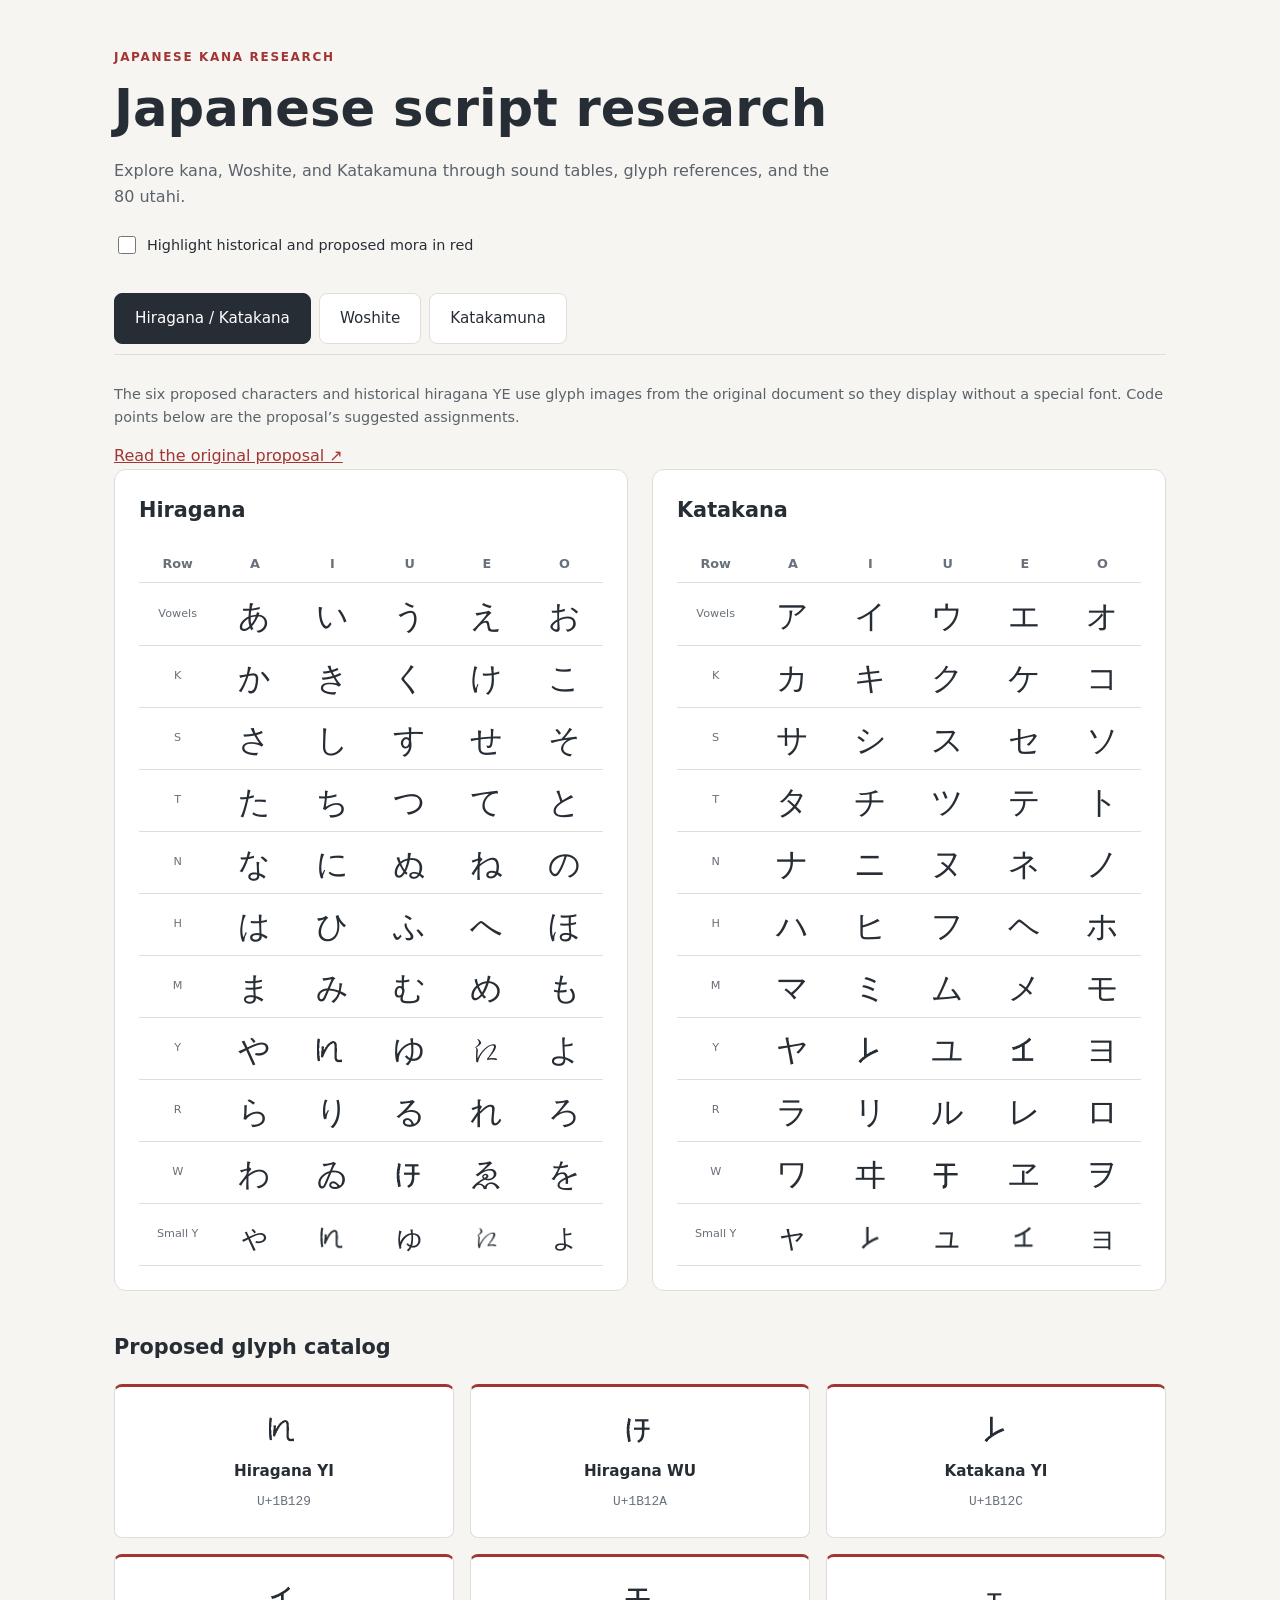
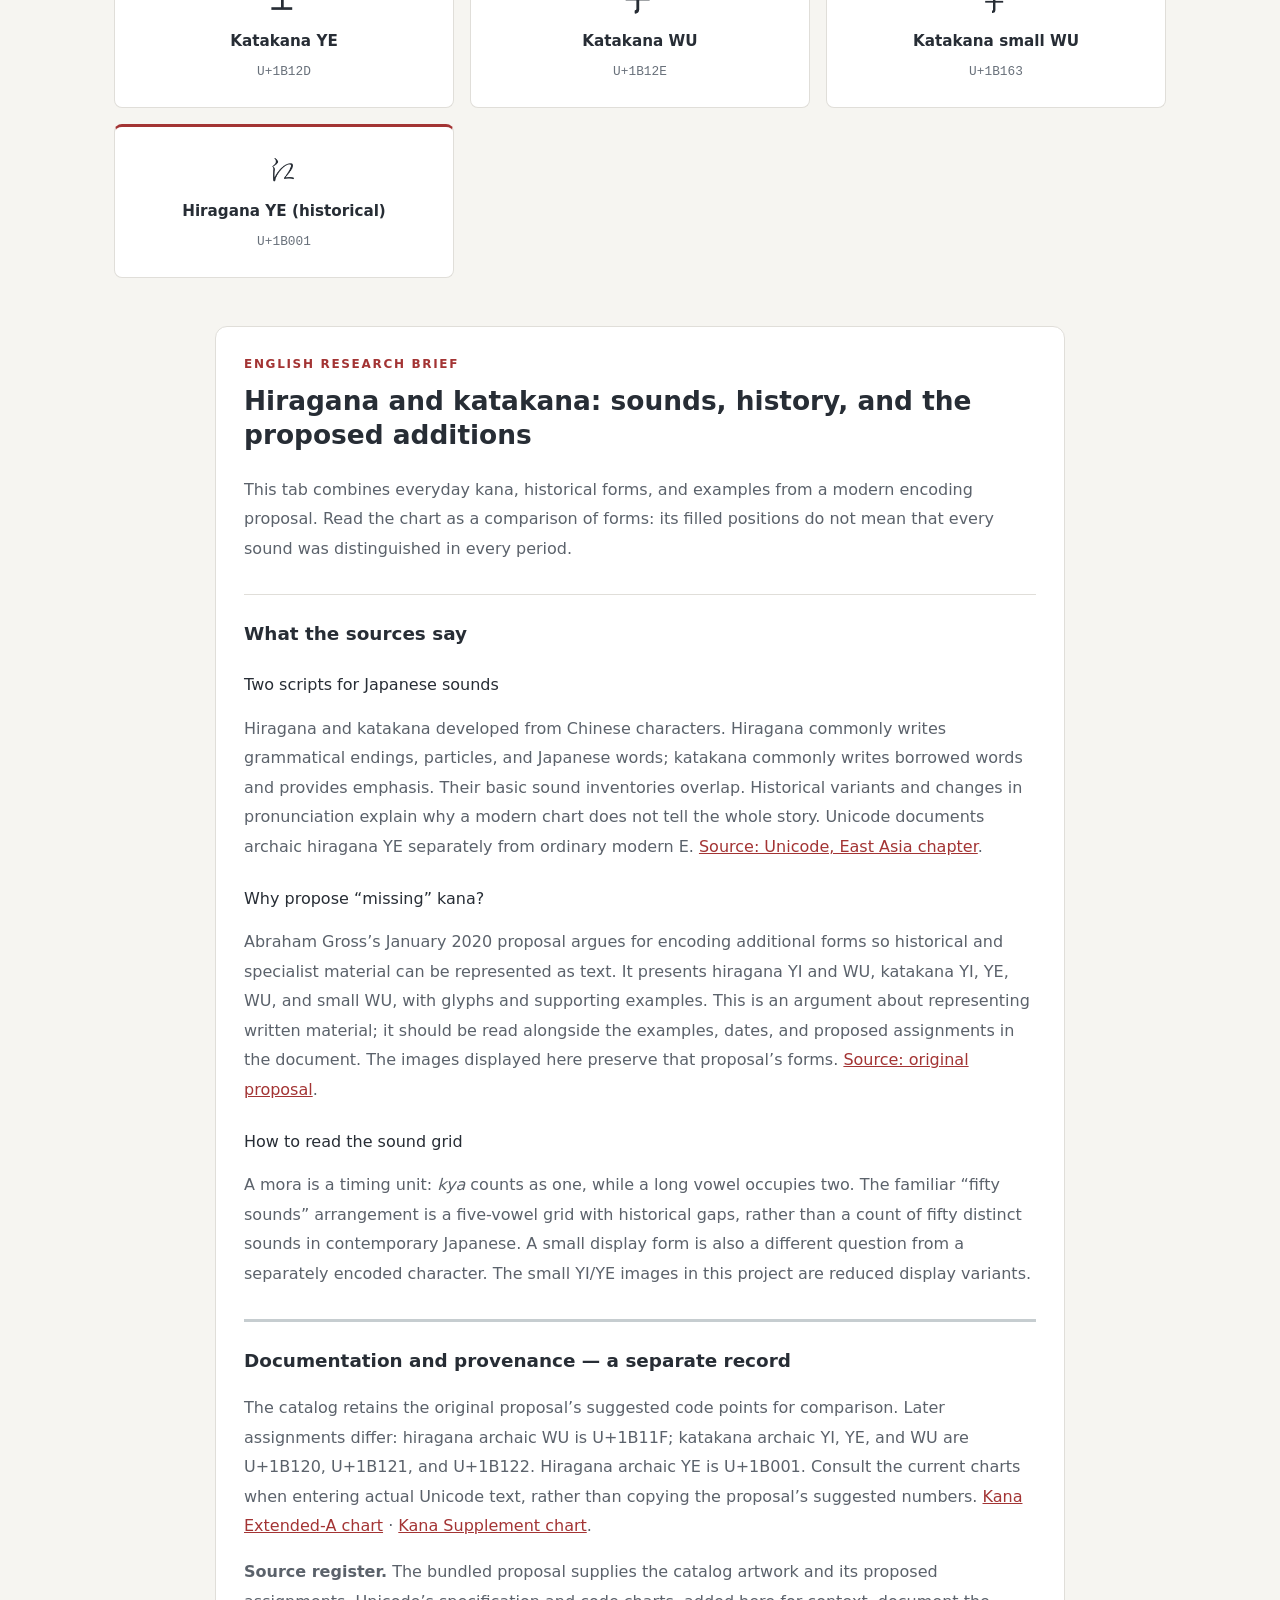
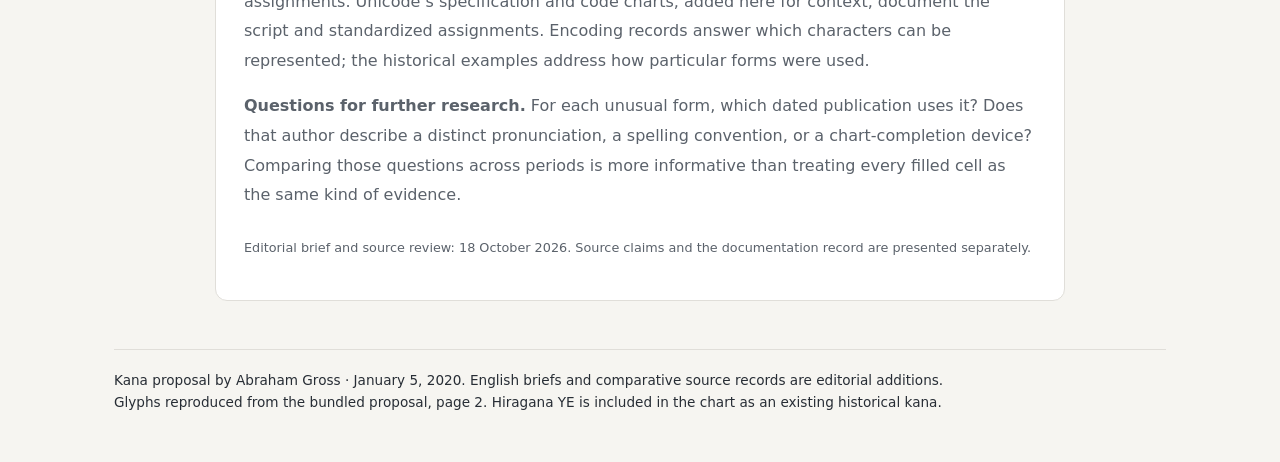
==== commit 91a30d34: "Add English research briefs separating claims and provenance" ====
--- a/index.html
+++ b/index.html
@@ -1,16 +1,41 @@
 <!doctype html>
 <html lang="en"><head><meta charset="utf-8"><meta name="viewport" content="width=device-width,initial-scale=1">
 <title>Japanese Script Research · Kana, Woshite &amp; Katakamuna</title>
-<link rel="stylesheet" href="assets/research.css">
+<link rel="stylesheet" href="assets/research.css?v=3">
 <style>
 :root{color-scheme:light;--ink:#272d35;--accent:#a33434;--line:#e0ded9}*{box-sizing:border-box}body{margin:0;background:#f6f5f1;color:var(--ink);font-family:system-ui,sans-serif;line-height:1.6}main{max-width:1100px;margin:auto;padding:48px 24px}header{max-width:720px;margin-bottom:36px}.eyebrow{color:var(--accent);text-transform:uppercase;letter-spacing:.14em;font-size:.75rem;font-weight:700}h1{font-size:clamp(2rem,5vw,3.2rem);line-height:1.15;margin:12px 0 20px}h2{font-size:1.3rem;margin:0 0 20px}p{color:#5b626b}a{color:var(--accent)}.charts{display:grid;grid-template-columns:repeat(2,minmax(0,1fr));gap:24px}.chart{padding:24px;background:white;border:1px solid var(--line);border-radius:12px}table{width:100%;border-collapse:collapse;table-layout:fixed}caption{position:absolute;width:1px;height:1px;overflow:hidden;clip-path:inset(50%)}th,td{text-align:center;border-bottom:1px solid var(--line);height:62px;padding:4px}thead th{height:36px;color:#68707a;font-size:.8rem}tbody th{font-size:.7rem;font-weight:500;color:#68707a;width:48px}td{font-family:'Hiragino Kaku Gothic ProN','Yu Gothic',sans-serif;font-size:32px;font-weight:400}.mora{display:inline-flex;align-items:center;justify-content:center;width:36px;height:36px;vertical-align:middle;font-weight:400;font-synthesis:none;line-height:1}.proposed-glyph{background:currentColor;mask-image:var(--glyph);mask-size:contain;mask-repeat:no-repeat;mask-position:center;-webkit-mask-image:var(--glyph);-webkit-mask-size:contain;-webkit-mask-repeat:no-repeat;-webkit-mask-position:center}.small-glyph{mask-size:85%;-webkit-mask-size:85%;mask-position:60% 65%;-webkit-mask-position:60% 65%}.highlight-control{display:flex;align-items:center;gap:8px;margin-top:24px;font-size:.9rem;cursor:pointer}.highlight-control input{width:18px;height:18px;accent-color:var(--accent)}body:has(#highlight-mora:checked) .proposed-glyph{color:#c52d35}.catalog{margin:40px 0}ul{padding:0;list-style:none;display:grid;grid-template-columns:repeat(3,1fr);gap:16px}li{background:white;border:1px solid var(--line);border-top:3px solid var(--accent);border-radius:8px;padding:24px;text-align:center}li .proposed-glyph{width:36px;height:36px}h3{font-size:.95rem;margin:12px 0 4px}code{font-size:.8rem;color:#68707a}footer{border-top:1px solid var(--line);padding-top:20px;font-size:.85rem}.note{font-size:.9rem}@media(max-width:760px){.charts{grid-template-columns:1fr}main{padding:28px 16px}.chart{padding:16px}ul{grid-template-columns:repeat(2,1fr)}li{padding:16px}}@media(max-width:360px){.chart{padding:10px}th,td{padding:2px}}
-</style></head><body><main><header><div class="eyebrow">Japanese kana research</div><h1>Japanese script research</h1><p>Explore kana, Woshite, and Katakamuna through sound tables, glyph references, and the 80 utahi.</p><label class="highlight-control"><input type="checkbox" id="highlight-mora"> Highlight historical and proposed mora in red</label></header><nav class="tabs" role="tablist" aria-label="Writing system"><button id="tab-kana" role="tab" aria-selected="true" aria-controls="panel-kana" data-panel="kana">Hiragana / Katakana</button><button id="tab-woshite" role="tab" aria-selected="false" aria-controls="panel-woshite" data-panel="woshite" tabindex="-1">Woshite</button><button id="tab-katakamuna" role="tab" aria-selected="false" aria-controls="panel-katakamuna" data-panel="katakamuna" tabindex="-1">Katakamuna</button></nav><section id="panel-kana" class="tab-panel" role="tabpanel" aria-labelledby="tab-kana" tabindex="0"><p class="note">The six proposed characters and historical hiragana YE use glyph images from the original document so they display without a special font. Code points below are the proposal’s suggested assignments.</p><a href="docs/missing-japanese-kana-proposal.pdf">Read the original proposal ↗</a><div class="charts"><section class="chart"><h2>Hiragana</h2><table><caption>Hiragana vowel columns</caption><thead><tr><th scope="col">Row</th><th scope="col">A</th><th scope="col">I</th><th scope="col">U</th><th scope="col">E</th><th scope="col">O</th></tr></thead><tbody><tr><th scope="row">Vowels</th><td><span class="mora" lang="ja">あ</span></td><td><span class="mora" lang="ja">い</span></td><td><span class="mora" lang="ja">う</span></td><td><span class="mora" lang="ja">え</span></td><td><span class="mora" lang="ja">お</span></td></tr><tr><th scope="row">K</th><td><span class="mora" lang="ja">か</span></td><td><span class="mora" lang="ja">き</span></td><td><span class="mora" lang="ja">く</span></td><td><span class="mora" lang="ja">け</span></td><td><span class="mora" lang="ja">こ</span></td></tr><tr><th scope="row">S</th><td><span class="mora" lang="ja">さ</span></td><td><span class="mora" lang="ja">し</span></td><td><span class="mora" lang="ja">す</span></td><td><span class="mora" lang="ja">せ</span></td><td><span class="mora" lang="ja">そ</span></td></tr><tr><th scope="row">T</th><td><span class="mora" lang="ja">た</span></td><td><span class="mora" lang="ja">ち</span></td><td><span class="mora" lang="ja">つ</span></td><td><span class="mora" lang="ja">て</span></td><td><span class="mora" lang="ja">と</span></td></tr><tr><th scope="row">N</th><td><span class="mora" lang="ja">な</span></td><td><span class="mora" lang="ja">に</span></td><td><span class="mora" lang="ja">ぬ</span></td><td><span class="mora" lang="ja">ね</span></td><td><span class="mora" lang="ja">の</span></td></tr><tr><th scope="row">H</th><td><span class="mora" lang="ja">は</span></td><td><span class="mora" lang="ja">ひ</span></td><td><span class="mora" lang="ja">ふ</span></td><td><span class="mora" lang="ja">へ</span></td><td><span class="mora" lang="ja">ほ</span></td></tr><tr><th scope="row">M</th><td><span class="mora" lang="ja">ま</span></td><td><span class="mora" lang="ja">み</span></td><td><span class="mora" lang="ja">む</span></td><td><span class="mora" lang="ja">め</span></td><td><span class="mora" lang="ja">も</span></td></tr><tr><th scope="row">Y</th><td><span class="mora" lang="ja">や</span></td><td><span class="mora proposed-glyph" role="img" aria-label="Hiragana YI" title="Hiragana YI · U+1B129" style="--glyph: url(assets/glyphs/1b129.png)"></span></td><td><span class="mora" lang="ja">ゆ</span></td><td><span class="mora proposed-glyph" role="img" aria-label="Hiragana YE" title="Hiragana YE · U+1B001" style="--glyph: url(assets/glyphs/1b001.png)"></span></td><td><span class="mora" lang="ja">よ</span></td></tr><tr><th scope="row">R</th><td><span class="mora" lang="ja">ら</span></td><td><span class="mora" lang="ja">り</span></td><td><span class="mora" lang="ja">る</span></td><td><span class="mora" lang="ja">れ</span></td><td><span class="mora" lang="ja">ろ</span></td></tr><tr><th scope="row">W</th><td><span class="mora" lang="ja">わ</span></td><td><span class="mora" lang="ja">ゐ</span></td><td><span class="mora proposed-glyph" role="img" aria-label="Hiragana WU" title="Hiragana WU · U+1B12A" style="--glyph: url(assets/glyphs/1b12a.png)"></span></td><td><span class="mora" lang="ja">ゑ</span></td><td><span class="mora" lang="ja">を</span></td></tr><tr><th scope="row">Small Y</th><td><span class="mora" lang="ja">ゃ</span></td><td><span class="mora proposed-glyph small-glyph" role="img" aria-label="Hiragana YI (small display variant)" title="Hiragana YI (small display variant) · U+1B129" style="--glyph: url(assets/glyphs/1b129.png)"></span></td><td><span class="mora" lang="ja">ゅ</span></td><td><span class="mora proposed-glyph small-glyph" role="img" aria-label="Hiragana YE (small display variant)" title="Hiragana YE (small display variant) · U+1B001" style="--glyph: url(assets/glyphs/1b001.png)"></span></td><td><span class="mora" lang="ja">ょ</span></td></tr></tbody></table></section><section class="chart"><h2>Katakana</h2><table><caption>Katakana vowel columns</caption><thead><tr><th scope="col">Row</th><th scope="col">A</th><th scope="col">I</th><th scope="col">U</th><th scope="col">E</th><th scope="col">O</th></tr></thead><tbody><tr><th scope="row">Vowels</th><td><span class="mora" lang="ja">ア</span></td><td><span class="mora" lang="ja">イ</span></td><td><span class="mora" lang="ja">ウ</span></td><td><span class="mora" lang="ja">エ</span></td><td><span class="mora" lang="ja">オ</span></td></tr><tr><th scope="row">K</th><td><span class="mora" lang="ja">カ</span></td><td><span class="mora" lang="ja">キ</span></td><td><span class="mora" lang="ja">ク</span></td><td><span class="mora" lang="ja">ケ</span></td><td><span class="mora" lang="ja">コ</span></td></tr><tr><th scope="row">S</th><td><span class="mora" lang="ja">サ</span></td><td><span class="mora" lang="ja">シ</span></td><td><span class="mora" lang="ja">ス</span></td><td><span class="mora" lang="ja">セ</span></td><td><span class="mora" lang="ja">ソ</span></td></tr><tr><th scope="row">T</th><td><span class="mora" lang="ja">タ</span></td><td><span class="mora" lang="ja">チ</span></td><td><span class="mora" lang="ja">ツ</span></td><td><span class="mora" lang="ja">テ</span></td><td><span class="mora" lang="ja">ト</span></td></tr><tr><th scope="row">N</th><td><span class="mora" lang="ja">ナ</span></td><td><span class="mora" lang="ja">ニ</span></td><td><span class="mora" lang="ja">ヌ</span></td><td><span class="mora" lang="ja">ネ</span></td><td><span class="mora" lang="ja">ノ</span></td></tr><tr><th scope="row">H</th><td><span class="mora" lang="ja">ハ</span></td><td><span class="mora" lang="ja">ヒ</span></td><td><span class="mora" lang="ja">フ</span></td><td><span class="mora" lang="ja">ヘ</span></td><td><span class="mora" lang="ja">ホ</span></td></tr><tr><th scope="row">M</th><td><span class="mora" lang="ja">マ</span></td><td><span class="mora" lang="ja">ミ</span></td><td><span class="mora" lang="ja">ム</span></td><td><span class="mora" lang="ja">メ</span></td><td><span class="mora" lang="ja">モ</span></td></tr><tr><th scope="row">Y</th><td><span class="mora" lang="ja">ヤ</span></td><td><span class="mora proposed-glyph" role="img" aria-label="Katakana YI" title="Katakana YI · U+1B12C" style="--glyph: url(assets/glyphs/1b12c.png)"></span></td><td><span class="mora" lang="ja">ユ</span></td><td><span class="mora proposed-glyph" role="img" aria-label="Katakana YE" title="Katakana YE · U+1B12D" style="--glyph: url(assets/glyphs/1b12d.png)"></span></td><td><span class="mora" lang="ja">ヨ</span></td></tr><tr><th scope="row">R</th><td><span class="mora" lang="ja">ラ</span></td><td><span class="mora" lang="ja">リ</span></td><td><span class="mora" lang="ja">ル</span></td><td><span class="mora" lang="ja">レ</span></td><td><span class="mora" lang="ja">ロ</span></td></tr><tr><th scope="row">W</th><td><span class="mora" lang="ja">ワ</span></td><td><span class="mora" lang="ja">ヰ</span></td><td><span class="mora proposed-glyph" role="img" aria-label="Katakana WU" title="Katakana WU · U+1B12E" style="--glyph: url(assets/glyphs/1b12e.png)"></span></td><td><span class="mora" lang="ja">ヱ</span></td><td><span class="mora" lang="ja">ヲ</span></td></tr><tr><th scope="row">Small Y</th><td><span class="mora" lang="ja">ャ</span></td><td><span class="mora proposed-glyph small-glyph" role="img" aria-label="Katakana YI (small display variant)" title="Katakana YI (small display variant) · U+1B12C" style="--glyph: url(assets/glyphs/1b12c.png)"></span></td><td><span class="mora" lang="ja">ュ</span></td><td><span class="mora proposed-glyph small-glyph" role="img" aria-label="Katakana YE (small display variant)" title="Katakana YE (small display variant) · U+1B12D" style="--glyph: url(assets/glyphs/1b12d.png)"></span></td><td><span class="mora" lang="ja">ョ</span></td></tr></tbody></table></section></div><section class="catalog"><h2>Proposed glyph catalog</h2><ul><li><span class="mora proposed-glyph" role="img" aria-label="Hiragana YI" title="Hiragana YI · U+1B129" style="--glyph: url(assets/glyphs/1b129.png)"></span><h3>Hiragana YI</h3><code>U+1B129</code></li><li><span class="mora proposed-glyph" role="img" aria-label="Hiragana WU" title="Hiragana WU · U+1B12A" style="--glyph: url(assets/glyphs/1b12a.png)"></span><h3>Hiragana WU</h3><code>U+1B12A</code></li><li><span class="mora proposed-glyph" role="img" aria-label="Katakana YI" title="Katakana YI · U+1B12C" style="--glyph: url(assets/glyphs/1b12c.png)"></span><h3>Katakana YI</h3><code>U+1B12C</code></li><li><span class="mora proposed-glyph" role="img" aria-label="Katakana YE" title="Katakana YE · U+1B12D" style="--glyph: url(assets/glyphs/1b12d.png)"></span><h3>Katakana YE</h3><code>U+1B12D</code></li><li><span class="mora proposed-glyph" role="img" aria-label="Katakana WU" title="Katakana WU · U+1B12E" style="--glyph: url(assets/glyphs/1b12e.png)"></span><h3>Katakana WU</h3><code>U+1B12E</code></li><li><span class="mora proposed-glyph" role="img" aria-label="Katakana small WU" title="Katakana small WU · U+1B163" style="--glyph: url(assets/glyphs/1b163.png)"></span><h3>Katakana small WU</h3><code>U+1B163</code></li><li><span class="mora proposed-glyph" role="img" aria-label="Hiragana YE" title="Hiragana YE · U+1B001" style="--glyph: url(assets/glyphs/1b001.png)"></span><h3>Hiragana YE (historical)</h3><code>U+1B001</code></li></ul></section></section><section id="panel-woshite" class="tab-panel" role="tabpanel" aria-labelledby="tab-woshite" tabindex="0" hidden>
+</style></head><body><main><header><div class="eyebrow">Japanese kana research</div><h1>Japanese script research</h1><p>Explore kana, Woshite, and Katakamuna through sound tables, glyph references, and the 80 utahi.</p><label class="highlight-control"><input type="checkbox" id="highlight-mora"> Highlight historical and proposed mora in red</label></header><nav class="tabs" role="tablist" aria-label="Writing system"><button id="tab-kana" role="tab" aria-selected="true" aria-controls="panel-kana" data-panel="kana">Hiragana / Katakana</button><button id="tab-woshite" role="tab" aria-selected="false" aria-controls="panel-woshite" data-panel="woshite" tabindex="-1">Woshite</button><button id="tab-katakamuna" role="tab" aria-selected="false" aria-controls="panel-katakamuna" data-panel="katakamuna" tabindex="-1">Katakamuna</button></nav><section id="panel-kana" class="tab-panel" role="tabpanel" aria-labelledby="tab-kana" tabindex="0"><p class="note">The six proposed characters and historical hiragana YE use glyph images from the original document so they display without a special font. Code points below are the proposal’s suggested assignments.</p><a href="docs/missing-japanese-kana-proposal.pdf">Read the original proposal ↗</a><div class="charts"><section class="chart"><h2>Hiragana</h2><table><caption>Hiragana vowel columns</caption><thead><tr><th scope="col">Row</th><th scope="col">A</th><th scope="col">I</th><th scope="col">U</th><th scope="col">E</th><th scope="col">O</th></tr></thead><tbody><tr><th scope="row">Vowels</th><td><span class="mora" lang="ja">あ</span></td><td><span class="mora" lang="ja">い</span></td><td><span class="mora" lang="ja">う</span></td><td><span class="mora" lang="ja">え</span></td><td><span class="mora" lang="ja">お</span></td></tr><tr><th scope="row">K</th><td><span class="mora" lang="ja">か</span></td><td><span class="mora" lang="ja">き</span></td><td><span class="mora" lang="ja">く</span></td><td><span class="mora" lang="ja">け</span></td><td><span class="mora" lang="ja">こ</span></td></tr><tr><th scope="row">S</th><td><span class="mora" lang="ja">さ</span></td><td><span class="mora" lang="ja">し</span></td><td><span class="mora" lang="ja">す</span></td><td><span class="mora" lang="ja">せ</span></td><td><span class="mora" lang="ja">そ</span></td></tr><tr><th scope="row">T</th><td><span class="mora" lang="ja">た</span></td><td><span class="mora" lang="ja">ち</span></td><td><span class="mora" lang="ja">つ</span></td><td><span class="mora" lang="ja">て</span></td><td><span class="mora" lang="ja">と</span></td></tr><tr><th scope="row">N</th><td><span class="mora" lang="ja">な</span></td><td><span class="mora" lang="ja">に</span></td><td><span class="mora" lang="ja">ぬ</span></td><td><span class="mora" lang="ja">ね</span></td><td><span class="mora" lang="ja">の</span></td></tr><tr><th scope="row">H</th><td><span class="mora" lang="ja">は</span></td><td><span class="mora" lang="ja">ひ</span></td><td><span class="mora" lang="ja">ふ</span></td><td><span class="mora" lang="ja">へ</span></td><td><span class="mora" lang="ja">ほ</span></td></tr><tr><th scope="row">M</th><td><span class="mora" lang="ja">ま</span></td><td><span class="mora" lang="ja">み</span></td><td><span class="mora" lang="ja">む</span></td><td><span class="mora" lang="ja">め</span></td><td><span class="mora" lang="ja">も</span></td></tr><tr><th scope="row">Y</th><td><span class="mora" lang="ja">や</span></td><td><span class="mora proposed-glyph" role="img" aria-label="Hiragana YI" title="Hiragana YI · U+1B129" style="--glyph: url(assets/glyphs/1b129.png)"></span></td><td><span class="mora" lang="ja">ゆ</span></td><td><span class="mora proposed-glyph" role="img" aria-label="Hiragana YE" title="Hiragana YE · U+1B001" style="--glyph: url(assets/glyphs/1b001.png)"></span></td><td><span class="mora" lang="ja">よ</span></td></tr><tr><th scope="row">R</th><td><span class="mora" lang="ja">ら</span></td><td><span class="mora" lang="ja">り</span></td><td><span class="mora" lang="ja">る</span></td><td><span class="mora" lang="ja">れ</span></td><td><span class="mora" lang="ja">ろ</span></td></tr><tr><th scope="row">W</th><td><span class="mora" lang="ja">わ</span></td><td><span class="mora" lang="ja">ゐ</span></td><td><span class="mora proposed-glyph" role="img" aria-label="Hiragana WU" title="Hiragana WU · U+1B12A" style="--glyph: url(assets/glyphs/1b12a.png)"></span></td><td><span class="mora" lang="ja">ゑ</span></td><td><span class="mora" lang="ja">を</span></td></tr><tr><th scope="row">Small Y</th><td><span class="mora" lang="ja">ゃ</span></td><td><span class="mora proposed-glyph small-glyph" role="img" aria-label="Hiragana YI (small display variant)" title="Hiragana YI (small display variant) · U+1B129" style="--glyph: url(assets/glyphs/1b129.png)"></span></td><td><span class="mora" lang="ja">ゅ</span></td><td><span class="mora proposed-glyph small-glyph" role="img" aria-label="Hiragana YE (small display variant)" title="Hiragana YE (small display variant) · U+1B001" style="--glyph: url(assets/glyphs/1b001.png)"></span></td><td><span class="mora" lang="ja">ょ</span></td></tr></tbody></table></section><section class="chart"><h2>Katakana</h2><table><caption>Katakana vowel columns</caption><thead><tr><th scope="col">Row</th><th scope="col">A</th><th scope="col">I</th><th scope="col">U</th><th scope="col">E</th><th scope="col">O</th></tr></thead><tbody><tr><th scope="row">Vowels</th><td><span class="mora" lang="ja">ア</span></td><td><span class="mora" lang="ja">イ</span></td><td><span class="mora" lang="ja">ウ</span></td><td><span class="mora" lang="ja">エ</span></td><td><span class="mora" lang="ja">オ</span></td></tr><tr><th scope="row">K</th><td><span class="mora" lang="ja">カ</span></td><td><span class="mora" lang="ja">キ</span></td><td><span class="mora" lang="ja">ク</span></td><td><span class="mora" lang="ja">ケ</span></td><td><span class="mora" lang="ja">コ</span></td></tr><tr><th scope="row">S</th><td><span class="mora" lang="ja">サ</span></td><td><span class="mora" lang="ja">シ</span></td><td><span class="mora" lang="ja">ス</span></td><td><span class="mora" lang="ja">セ</span></td><td><span class="mora" lang="ja">ソ</span></td></tr><tr><th scope="row">T</th><td><span class="mora" lang="ja">タ</span></td><td><span class="mora" lang="ja">チ</span></td><td><span class="mora" lang="ja">ツ</span></td><td><span class="mora" lang="ja">テ</span></td><td><span class="mora" lang="ja">ト</span></td></tr><tr><th scope="row">N</th><td><span class="mora" lang="ja">ナ</span></td><td><span class="mora" lang="ja">ニ</span></td><td><span class="mora" lang="ja">ヌ</span></td><td><span class="mora" lang="ja">ネ</span></td><td><span class="mora" lang="ja">ノ</span></td></tr><tr><th scope="row">H</th><td><span class="mora" lang="ja">ハ</span></td><td><span class="mora" lang="ja">ヒ</span></td><td><span class="mora" lang="ja">フ</span></td><td><span class="mora" lang="ja">ヘ</span></td><td><span class="mora" lang="ja">ホ</span></td></tr><tr><th scope="row">M</th><td><span class="mora" lang="ja">マ</span></td><td><span class="mora" lang="ja">ミ</span></td><td><span class="mora" lang="ja">ム</span></td><td><span class="mora" lang="ja">メ</span></td><td><span class="mora" lang="ja">モ</span></td></tr><tr><th scope="row">Y</th><td><span class="mora" lang="ja">ヤ</span></td><td><span class="mora proposed-glyph" role="img" aria-label="Katakana YI" title="Katakana YI · U+1B12C" style="--glyph: url(assets/glyphs/1b12c.png)"></span></td><td><span class="mora" lang="ja">ユ</span></td><td><span class="mora proposed-glyph" role="img" aria-label="Katakana YE" title="Katakana YE · U+1B12D" style="--glyph: url(assets/glyphs/1b12d.png)"></span></td><td><span class="mora" lang="ja">ヨ</span></td></tr><tr><th scope="row">R</th><td><span class="mora" lang="ja">ラ</span></td><td><span class="mora" lang="ja">リ</span></td><td><span class="mora" lang="ja">ル</span></td><td><span class="mora" lang="ja">レ</span></td><td><span class="mora" lang="ja">ロ</span></td></tr><tr><th scope="row">W</th><td><span class="mora" lang="ja">ワ</span></td><td><span class="mora" lang="ja">ヰ</span></td><td><span class="mora proposed-glyph" role="img" aria-label="Katakana WU" title="Katakana WU · U+1B12E" style="--glyph: url(assets/glyphs/1b12e.png)"></span></td><td><span class="mora" lang="ja">ヱ</span></td><td><span class="mora" lang="ja">ヲ</span></td></tr><tr><th scope="row">Small Y</th><td><span class="mora" lang="ja">ャ</span></td><td><span class="mora proposed-glyph small-glyph" role="img" aria-label="Katakana YI (small display variant)" title="Katakana YI (small display variant) · U+1B12C" style="--glyph: url(assets/glyphs/1b12c.png)"></span></td><td><span class="mora" lang="ja">ュ</span></td><td><span class="mora proposed-glyph small-glyph" role="img" aria-label="Katakana YE (small display variant)" title="Katakana YE (small display variant) · U+1B12D" style="--glyph: url(assets/glyphs/1b12d.png)"></span></td><td><span class="mora" lang="ja">ョ</span></td></tr></tbody></table></section></div><section class="catalog"><h2>Proposed glyph catalog</h2><ul><li><span class="mora proposed-glyph" role="img" aria-label="Hiragana YI" title="Hiragana YI · U+1B129" style="--glyph: url(assets/glyphs/1b129.png)"></span><h3>Hiragana YI</h3><code>U+1B129</code></li><li><span class="mora proposed-glyph" role="img" aria-label="Hiragana WU" title="Hiragana WU · U+1B12A" style="--glyph: url(assets/glyphs/1b12a.png)"></span><h3>Hiragana WU</h3><code>U+1B12A</code></li><li><span class="mora proposed-glyph" role="img" aria-label="Katakana YI" title="Katakana YI · U+1B12C" style="--glyph: url(assets/glyphs/1b12c.png)"></span><h3>Katakana YI</h3><code>U+1B12C</code></li><li><span class="mora proposed-glyph" role="img" aria-label="Katakana YE" title="Katakana YE · U+1B12D" style="--glyph: url(assets/glyphs/1b12d.png)"></span><h3>Katakana YE</h3><code>U+1B12D</code></li><li><span class="mora proposed-glyph" role="img" aria-label="Katakana WU" title="Katakana WU · U+1B12E" style="--glyph: url(assets/glyphs/1b12e.png)"></span><h3>Katakana WU</h3><code>U+1B12E</code></li><li><span class="mora proposed-glyph" role="img" aria-label="Katakana small WU" title="Katakana small WU · U+1B163" style="--glyph: url(assets/glyphs/1b163.png)"></span><h3>Katakana small WU</h3><code>U+1B163</code></li><li><span class="mora proposed-glyph" role="img" aria-label="Hiragana YE" title="Hiragana YE · U+1B001" style="--glyph: url(assets/glyphs/1b001.png)"></span><h3>Hiragana YE (historical)</h3><code>U+1B001</code></li></ul></section><article class="research-brief" aria-labelledby="kana-brief-title">
+<div class="eyebrow">English research brief</div><h2 id="kana-brief-title">Hiragana and katakana: sounds, history, and the proposed additions</h2>
+<p>This tab combines everyday kana, historical forms, and examples from a modern encoding proposal. Read the chart as a comparison of forms: its filled positions do not mean that every sound was distinguished in every period.</p>
+<section class="claims-section"><h3>What the sources say</h3>
+<h4>Two scripts for Japanese sounds</h4><p>Hiragana and katakana developed from Chinese characters. Hiragana commonly writes grammatical endings, particles, and Japanese words; katakana commonly writes borrowed words and provides emphasis. Their basic sound inventories overlap. Historical variants and changes in pronunciation explain why a modern chart does not tell the whole story. Unicode documents archaic hiragana YE separately from ordinary modern E. <a href="https://www.unicode.org/versions/Unicode18.0.0/core-spec/chapter-18/">Source: Unicode, East Asia chapter</a>.</p>
+<h4>Why propose “missing” kana?</h4><p>Abraham Gross’s January 2020 proposal argues for encoding additional forms so historical and specialist material can be represented as text. It presents hiragana YI and WU, katakana YI, YE, WU, and small WU, with glyphs and supporting examples. This is an argument about representing written material; it should be read alongside the examples, dates, and proposed assignments in the document. The images displayed here preserve that proposal’s forms. <a href="docs/missing-japanese-kana-proposal.pdf">Source: original proposal</a>.</p>
+<h4>How to read the sound grid</h4><p>A mora is a timing unit: <i>kya</i> counts as one, while a long vowel occupies two. The familiar “fifty sounds” arrangement is a five-vowel grid with historical gaps, rather than a count of fifty distinct sounds in contemporary Japanese. A small display form is also a different question from a separately encoded character. The small YI/YE images in this project are reduced display variants.</p></section>
+<section class="documentation-section"><h3>Documentation and provenance — a separate record</h3>
+<p>The catalog retains the original proposal’s suggested code points for comparison. Later assignments differ: hiragana archaic WU is U+1B11F; katakana archaic YI, YE, and WU are U+1B120, U+1B121, and U+1B122. Hiragana archaic YE is U+1B001. Consult the current charts when entering actual Unicode text, rather than copying the proposal’s suggested numbers. <a href="https://www.unicode.org/charts/PDF/U1B100.pdf">Kana Extended-A chart</a> · <a href="https://www.unicode.org/charts/PDF/U1B000.pdf">Kana Supplement chart</a>.</p>
+<p><strong>Source register.</strong> The bundled proposal supplies the catalog artwork and its proposed assignments. Unicode’s specification and code charts, added here for context, document the script and standardized assignments. Encoding records answer which characters can be represented; the historical examples address how particular forms were used.</p>
+<p><strong>Questions for further research.</strong> For each unusual form, which dated publication uses it? Does that author describe a distinct pronunciation, a spelling convention, or a chart-completion device? Comparing those questions across periods is more informative than treating every filled cell as the same kind of evidence.</p></section>
+<p class="source-note">Editorial brief and source review: 18 October 2026. Source claims and the documentation record are presented separately.</p></article>
+</section><section id="panel-woshite" class="tab-panel" role="tabpanel" aria-labelledby="tab-woshite" tabindex="0" hidden>
 <div class="panel-heading"><div class="eyebrow">48 characters · ヲシテ</div><h2>Woshite character table</h2><p>A sound reference with kana labels. The source chart places WI and WE in the Y-family positions and N in the W/U position; these labels do not establish separate YI, YE, or WU characters.</p></div>
-<div class="chart script-chart"><table><caption>Woshite 48-character sound reference</caption><thead><tr><th scope="col">Row</th><th scope="col">A</th><th scope="col">I</th><th scope="col">U</th><th scope="col">E</th><th scope="col">O</th></tr></thead><tbody><tr><th scope="row">Vowels</th><td><img class="script-glyph" src="assets/glyphs/woshite/ア.png" alt="Woshite ア" loading="lazy" width="40" height="40"><small lang="ja">ア</small></td><td><img class="script-glyph" src="assets/glyphs/woshite/イ.png" alt="Woshite イ" loading="lazy" width="40" height="40"><small lang="ja">イ</small></td><td><img class="script-glyph" src="assets/glyphs/woshite/ウ.png" alt="Woshite ウ" loading="lazy" width="40" height="40"><small lang="ja">ウ</small></td><td><img class="script-glyph" src="assets/glyphs/woshite/エ.png" alt="Woshite エ" loading="lazy" width="40" height="40"><small lang="ja">エ</small></td><td><img class="script-glyph" src="assets/glyphs/woshite/オ.png" alt="Woshite オ" loading="lazy" width="40" height="40"><small lang="ja">オ</small></td></tr><tr><th scope="row">K</th><td><img class="script-glyph" src="assets/glyphs/woshite/カ.png" alt="Woshite カ" loading="lazy" width="40" height="40"><small lang="ja">カ</small></td><td><img class="script-glyph" src="assets/glyphs/woshite/キ.png" alt="Woshite キ" loading="lazy" width="40" height="40"><small lang="ja">キ</small></td><td><img class="script-glyph" src="assets/glyphs/woshite/ク.png" alt="Woshite ク" loading="lazy" width="40" height="40"><small lang="ja">ク</small></td><td><img class="script-glyph" src="assets/glyphs/woshite/ケ.png" alt="Woshite ケ" loading="lazy" width="40" height="40"><small lang="ja">ケ</small></td><td><img class="script-glyph" src="assets/glyphs/woshite/コ.png" alt="Woshite コ" loading="lazy" width="40" height="40"><small lang="ja">コ</small></td></tr><tr><th scope="row">S</th><td><img class="script-glyph" src="assets/glyphs/woshite/サ.png" alt="Woshite サ" loading="lazy" width="40" height="40"><small lang="ja">サ</small></td><td><img class="script-glyph" src="assets/glyphs/woshite/シ.png" alt="Woshite シ" loading="lazy" width="40" height="40"><small lang="ja">シ</small></td><td><img class="script-glyph" src="assets/glyphs/woshite/ス.png" alt="Woshite ス" loading="lazy" width="40" height="40"><small lang="ja">ス</small></td><td><img class="script-glyph" src="assets/glyphs/woshite/セ.png" alt="Woshite セ" loading="lazy" width="40" height="40"><small lang="ja">セ</small></td><td><img class="script-glyph" src="assets/glyphs/woshite/ソ.png" alt="Woshite ソ" loading="lazy" width="40" height="40"><small lang="ja">ソ</small></td></tr><tr><th scope="row">T</th><td><img class="script-glyph" src="assets/glyphs/woshite/タ.png" alt="Woshite タ" loading="lazy" width="40" height="40"><small lang="ja">タ</small></td><td><img class="script-glyph" src="assets/glyphs/woshite/チ.png" alt="Woshite チ" loading="lazy" width="40" height="40"><small lang="ja">チ</small></td><td><img class="script-glyph" src="assets/glyphs/woshite/ツ.png" alt="Woshite ツ" loading="lazy" width="40" height="40"><small lang="ja">ツ</small></td><td><img class="script-glyph" src="assets/glyphs/woshite/テ.png" alt="Woshite テ" loading="lazy" width="40" height="40"><small lang="ja">テ</small></td><td><img class="script-glyph" src="assets/glyphs/woshite/ト.png" alt="Woshite ト" loading="lazy" width="40" height="40"><small lang="ja">ト</small></td></tr><tr><th scope="row">N</th><td><img class="script-glyph" src="assets/glyphs/woshite/ナ.png" alt="Woshite ナ" loading="lazy" width="40" height="40"><small lang="ja">ナ</small></td><td><img class="script-glyph" src="assets/glyphs/woshite/ニ.png" alt="Woshite ニ" loading="lazy" width="40" height="40"><small lang="ja">ニ</small></td><td><img class="script-glyph" src="assets/glyphs/woshite/ヌ.png" alt="Woshite ヌ" loading="lazy" width="40" height="40"><small lang="ja">ヌ</small></td><td><img class="script-glyph" src="assets/glyphs/woshite/ネ.png" alt="Woshite ネ" loading="lazy" width="40" height="40"><small lang="ja">ネ</small></td><td><img class="script-glyph" src="assets/glyphs/woshite/ノ.png" alt="Woshite ノ" loading="lazy" width="40" height="40"><small lang="ja">ノ</small></td></tr><tr><th scope="row">H</th><td><img class="script-glyph" src="assets/glyphs/woshite/ハ.png" alt="Woshite ハ" loading="lazy" width="40" height="40"><small lang="ja">ハ</small></td><td><img class="script-glyph" src="assets/glyphs/woshite/ヒ.png" alt="Woshite ヒ" loading="lazy" width="40" height="40"><small lang="ja">ヒ</small></td><td><img class="script-glyph" src="assets/glyphs/woshite/フ.png" alt="Woshite フ" loading="lazy" width="40" height="40"><small lang="ja">フ</small></td><td><img class="script-glyph" src="assets/glyphs/woshite/ヘ.png" alt="Woshite ヘ" loading="lazy" width="40" height="40"><small lang="ja">ヘ</small></td><td><img class="script-glyph" src="assets/glyphs/woshite/ホ.png" alt="Woshite ホ" loading="lazy" width="40" height="40"><small lang="ja">ホ</small></td></tr><tr><th scope="row">M</th><td><img class="script-glyph" src="assets/glyphs/woshite/マ.png" alt="Woshite マ" loading="lazy" width="40" height="40"><small lang="ja">マ</small></td><td><img class="script-glyph" src="assets/glyphs/woshite/ミ.png" alt="Woshite ミ" loading="lazy" width="40" height="40"><small lang="ja">ミ</small></td><td><img class="script-glyph" src="assets/glyphs/woshite/ム.png" alt="Woshite ム" loading="lazy" width="40" height="40"><small lang="ja">ム</small></td><td><img class="script-glyph" src="assets/glyphs/woshite/メ.png" alt="Woshite メ" loading="lazy" width="40" height="40"><small lang="ja">メ</small></td><td><img class="script-glyph" src="assets/glyphs/woshite/モ.png" alt="Woshite モ" loading="lazy" width="40" height="40"><small lang="ja">モ</small></td></tr><tr><th scope="row">Y / WI / WE</th><td><img class="script-glyph" src="assets/glyphs/woshite/ヤ.png" alt="Woshite ヤ" loading="lazy" width="40" height="40"><small lang="ja">ヤ</small></td><td><img class="script-glyph" src="assets/glyphs/woshite/ヰ.png" alt="Woshite ヰ" loading="lazy" width="40" height="40"><small lang="ja">ヰ</small></td><td><img class="script-glyph" src="assets/glyphs/woshite/ユ.png" alt="Woshite ユ" loading="lazy" width="40" height="40"><small lang="ja">ユ</small></td><td><img class="script-glyph" src="assets/glyphs/woshite/ヱ.png" alt="Woshite ヱ" loading="lazy" width="40" height="40"><small lang="ja">ヱ</small></td><td><img class="script-glyph" src="assets/glyphs/woshite/ヨ.png" alt="Woshite ヨ" loading="lazy" width="40" height="40"><small lang="ja">ヨ</small></td></tr><tr><th scope="row">R</th><td><img class="script-glyph" src="assets/glyphs/woshite/ラ.png" alt="Woshite ラ" loading="lazy" width="40" height="40"><small lang="ja">ラ</small></td><td><img class="script-glyph" src="assets/glyphs/woshite/リ.png" alt="Woshite リ" loading="lazy" width="40" height="40"><small lang="ja">リ</small></td><td><img class="script-glyph" src="assets/glyphs/woshite/ル.png" alt="Woshite ル" loading="lazy" width="40" height="40"><small lang="ja">ル</small></td><td><img class="script-glyph" src="assets/glyphs/woshite/レ.png" alt="Woshite レ" loading="lazy" width="40" height="40"><small lang="ja">レ</small></td><td><img class="script-glyph" src="assets/glyphs/woshite/ロ.png" alt="Woshite ロ" loading="lazy" width="40" height="40"><small lang="ja">ロ</small></td></tr><tr><th scope="row">W / N</th><td><img class="script-glyph" src="assets/glyphs/woshite/ワ.png" alt="Woshite ワ" loading="lazy" width="40" height="40"><small lang="ja">ワ</small></td><td class="empty" aria-label="No separate character in this chart">—</td><td><img class="script-glyph" src="assets/glyphs/woshite/ン.png" alt="Woshite ン" loading="lazy" width="40" height="40"><small lang="ja">ン</small></td><td class="empty" aria-label="No separate character in this chart">—</td><td><img class="script-glyph" src="assets/glyphs/woshite/ヲ.png" alt="Woshite ヲ" loading="lazy" width="40" height="40"><small lang="ja">ヲ</small></td></tr></tbody></table></div>
+<div class="chart script-chart woshite"><table><caption>Woshite 48-character sound reference</caption><thead><tr><th scope="col">Row</th><th scope="col">A</th><th scope="col">I</th><th scope="col">U</th><th scope="col">E</th><th scope="col">O</th></tr></thead><tbody><tr><th scope="row">Vowels</th><td><img class="script-glyph" src="assets/glyphs/woshite/ア.png?v=2" alt="Woshite ア" loading="lazy" width="40" height="40"><small lang="ja">ア</small></td><td><img class="script-glyph" src="assets/glyphs/woshite/イ.png?v=2" alt="Woshite イ" loading="lazy" width="40" height="40"><small lang="ja">イ</small></td><td><img class="script-glyph" src="assets/glyphs/woshite/ウ.png?v=2" alt="Woshite ウ" loading="lazy" width="40" height="40"><small lang="ja">ウ</small></td><td><img class="script-glyph" src="assets/glyphs/woshite/エ.png?v=2" alt="Woshite エ" loading="lazy" width="40" height="40"><small lang="ja">エ</small></td><td><img class="script-glyph" src="assets/glyphs/woshite/オ.png?v=2" alt="Woshite オ" loading="lazy" width="40" height="40"><small lang="ja">オ</small></td></tr><tr><th scope="row">K</th><td><img class="script-glyph" src="assets/glyphs/woshite/カ.png?v=2" alt="Woshite カ" loading="lazy" width="40" height="40"><small lang="ja">カ</small></td><td><img class="script-glyph" src="assets/glyphs/woshite/キ.png?v=2" alt="Woshite キ" loading="lazy" width="40" height="40"><small lang="ja">キ</small></td><td><img class="script-glyph" src="assets/glyphs/woshite/ク.png?v=2" alt="Woshite ク" loading="lazy" width="40" height="40"><small lang="ja">ク</small></td><td><img class="script-glyph" src="assets/glyphs/woshite/ケ.png?v=2" alt="Woshite ケ" loading="lazy" width="40" height="40"><small lang="ja">ケ</small></td><td><img class="script-glyph" src="assets/glyphs/woshite/コ.png?v=2" alt="Woshite コ" loading="lazy" width="40" height="40"><small lang="ja">コ</small></td></tr><tr><th scope="row">S</th><td><img class="script-glyph" src="assets/glyphs/woshite/サ.png?v=2" alt="Woshite サ" loading="lazy" width="40" height="40"><small lang="ja">サ</small></td><td><img class="script-glyph" src="assets/glyphs/woshite/シ.png?v=2" alt="Woshite シ" loading="lazy" width="40" height="40"><small lang="ja">シ</small></td><td><img class="script-glyph" src="assets/glyphs/woshite/ス.png?v=2" alt="Woshite ス" loading="lazy" width="40" height="40"><small lang="ja">ス</small></td><td><img class="script-glyph" src="assets/glyphs/woshite/セ.png?v=2" alt="Woshite セ" loading="lazy" width="40" height="40"><small lang="ja">セ</small></td><td><img class="script-glyph" src="assets/glyphs/woshite/ソ.png?v=2" alt="Woshite ソ" loading="lazy" width="40" height="40"><small lang="ja">ソ</small></td></tr><tr><th scope="row">T</th><td><img class="script-glyph" src="assets/glyphs/woshite/タ.png?v=2" alt="Woshite タ" loading="lazy" width="40" height="40"><small lang="ja">タ</small></td><td><img class="script-glyph" src="assets/glyphs/woshite/チ.png?v=2" alt="Woshite チ" loading="lazy" width="40" height="40"><small lang="ja">チ</small></td><td><img class="script-glyph" src="assets/glyphs/woshite/ツ.png?v=2" alt="Woshite ツ" loading="lazy" width="40" height="40"><small lang="ja">ツ</small></td><td><img class="script-glyph" src="assets/glyphs/woshite/テ.png?v=2" alt="Woshite テ" loading="lazy" width="40" height="40"><small lang="ja">テ</small></td><td><img class="script-glyph" src="assets/glyphs/woshite/ト.png?v=2" alt="Woshite ト" loading="lazy" width="40" height="40"><small lang="ja">ト</small></td></tr><tr><th scope="row">N</th><td><img class="script-glyph" src="assets/glyphs/woshite/ナ.png?v=2" alt="Woshite ナ" loading="lazy" width="40" height="40"><small lang="ja">ナ</small></td><td><img class="script-glyph" src="assets/glyphs/woshite/ニ.png?v=2" alt="Woshite ニ" loading="lazy" width="40" height="40"><small lang="ja">ニ</small></td><td><img class="script-glyph" src="assets/glyphs/woshite/ヌ.png?v=2" alt="Woshite ヌ" loading="lazy" width="40" height="40"><small lang="ja">ヌ</small></td><td><img class="script-glyph" src="assets/glyphs/woshite/ネ.png?v=2" alt="Woshite ネ" loading="lazy" width="40" height="40"><small lang="ja">ネ</small></td><td><img class="script-glyph" src="assets/glyphs/woshite/ノ.png?v=2" alt="Woshite ノ" loading="lazy" width="40" height="40"><small lang="ja">ノ</small></td></tr><tr><th scope="row">H</th><td><img class="script-glyph" src="assets/glyphs/woshite/ハ.png?v=2" alt="Woshite ハ" loading="lazy" width="40" height="40"><small lang="ja">ハ</small></td><td><img class="script-glyph" src="assets/glyphs/woshite/ヒ.png?v=2" alt="Woshite ヒ" loading="lazy" width="40" height="40"><small lang="ja">ヒ</small></td><td><img class="script-glyph" src="assets/glyphs/woshite/フ.png?v=2" alt="Woshite フ" loading="lazy" width="40" height="40"><small lang="ja">フ</small></td><td><img class="script-glyph" src="assets/glyphs/woshite/ヘ.png?v=2" alt="Woshite ヘ" loading="lazy" width="40" height="40"><small lang="ja">ヘ</small></td><td><img class="script-glyph" src="assets/glyphs/woshite/ホ.png?v=2" alt="Woshite ホ" loading="lazy" width="40" height="40"><small lang="ja">ホ</small></td></tr><tr><th scope="row">M</th><td><img class="script-glyph" src="assets/glyphs/woshite/マ.png?v=2" alt="Woshite マ" loading="lazy" width="40" height="40"><small lang="ja">マ</small></td><td><img class="script-glyph" src="assets/glyphs/woshite/ミ.png?v=2" alt="Woshite ミ" loading="lazy" width="40" height="40"><small lang="ja">ミ</small></td><td><img class="script-glyph" src="assets/glyphs/woshite/ム.png?v=2" alt="Woshite ム" loading="lazy" width="40" height="40"><small lang="ja">ム</small></td><td><img class="script-glyph" src="assets/glyphs/woshite/メ.png?v=2" alt="Woshite メ" loading="lazy" width="40" height="40"><small lang="ja">メ</small></td><td><img class="script-glyph" src="assets/glyphs/woshite/モ.png?v=2" alt="Woshite モ" loading="lazy" width="40" height="40"><small lang="ja">モ</small></td></tr><tr><th scope="row">Y / WI / WE</th><td><img class="script-glyph" src="assets/glyphs/woshite/ヤ.png?v=2" alt="Woshite ヤ" loading="lazy" width="40" height="40"><small lang="ja">ヤ</small></td><td><img class="script-glyph" src="assets/glyphs/woshite/ヰ.png?v=2" alt="Woshite ヰ" loading="lazy" width="40" height="40"><small lang="ja">ヰ</small></td><td><img class="script-glyph" src="assets/glyphs/woshite/ユ.png?v=2" alt="Woshite ユ" loading="lazy" width="40" height="40"><small lang="ja">ユ</small></td><td><img class="script-glyph" src="assets/glyphs/woshite/ヱ.png?v=2" alt="Woshite ヱ" loading="lazy" width="40" height="40"><small lang="ja">ヱ</small></td><td><img class="script-glyph" src="assets/glyphs/woshite/ヨ.png?v=2" alt="Woshite ヨ" loading="lazy" width="40" height="40"><small lang="ja">ヨ</small></td></tr><tr><th scope="row">R</th><td><img class="script-glyph" src="assets/glyphs/woshite/ラ.png?v=2" alt="Woshite ラ" loading="lazy" width="40" height="40"><small lang="ja">ラ</small></td><td><img class="script-glyph" src="assets/glyphs/woshite/リ.png?v=2" alt="Woshite リ" loading="lazy" width="40" height="40"><small lang="ja">リ</small></td><td><img class="script-glyph" src="assets/glyphs/woshite/ル.png?v=2" alt="Woshite ル" loading="lazy" width="40" height="40"><small lang="ja">ル</small></td><td><img class="script-glyph" src="assets/glyphs/woshite/レ.png?v=2" alt="Woshite レ" loading="lazy" width="40" height="40"><small lang="ja">レ</small></td><td><img class="script-glyph" src="assets/glyphs/woshite/ロ.png?v=2" alt="Woshite ロ" loading="lazy" width="40" height="40"><small lang="ja">ロ</small></td></tr><tr><th scope="row">W / N</th><td><img class="script-glyph" src="assets/glyphs/woshite/ワ.png?v=2" alt="Woshite ワ" loading="lazy" width="40" height="40"><small lang="ja">ワ</small></td><td class="empty" aria-label="No separate character in this chart">—</td><td><img class="script-glyph" src="assets/glyphs/woshite/ン.png?v=2" alt="Woshite ン" loading="lazy" width="40" height="40"><small lang="ja">ン</small></td><td class="empty" aria-label="No separate character in this chart">—</td><td><img class="script-glyph" src="assets/glyphs/woshite/ヲ.png?v=2" alt="Woshite ヲ" loading="lazy" width="40" height="40"><small lang="ja">ヲ</small></td></tr></tbody></table></div>
 <p class="source-note">Glyphs: MOTOI Kenkichi, <a href="https://commons.wikimedia.org/wiki/File:Japanese_Wosite_Base_48_table.svg" target="_blank" rel="noopener">Japanese Wosite Base 48 table</a>, Wikimedia Commons. Cropped into individual cells; licensed under <a href="https://creativecommons.org/licenses/by-sa/3.0/">CC BY-SA 3.0</a>. The cropped glyph assets use the same license.</p>
-<details class="research-note"><summary>Sources and historical context</summary><p>This is a reference to the script’s documented modern charts. Claims of prehistoric use are not established here. Woshite is associated with the Hotsuma Tsutae, Mikasafumi, and Futomani texts.</p><p><a href="https://woshiteworld.wordpress.com/2016/01/02/wosite-basics/">Practitioner’s account of the syllabary</a> describes variant readings, including WU/N. Interpretive claims are distinct from verified historical evidence.</p></details></section><section id="panel-katakamuna" class="tab-panel" role="tabpanel" aria-labelledby="tab-katakamuna" tabindex="0" hidden>
+<article class="research-brief" aria-labelledby="woshite-brief-title">
+<div class="eyebrow">English research brief</div><h2 id="woshite-brief-title">Woshite: a sound system and a cosmological reading of writing</h2>
+<p>Woshite is also written Wosite. Its distinctive feature is the relationship its interpreters draw between the construction of a sign, its sound, and processes in nature. The table above lets you compare the forms before exploring that interpretation.</p>
+<section class="claims-section"><h3>What the sources say</h3>
+<h4>Shapes as processes</h4><p>WoshiteWorld presents 48 signs arranged by five vowels and consonant modifiers. In its explanation, the vowel frames correspond to space, wind, fire, water, and soil energies. Consonant elements describe further changes of state; a dot marks an unmodified vowel. Writing therefore carries an account of creation as well as sound. The author describes the system as ancient and deliberately organized, and proposes that studying its signs reveals unseen creative energies behind matter and life. <a href="https://woshiteworld.wordpress.com/2016/01/02/wosite-basics/">Source: Wosite Syllabary</a>.</p>
+<h4>Readings and the people behind the interpretation</h4><p>The same article identifies an exceptional RU form and calls the W/U-position sign <i>wu</i>, while noting its present reading as <i>n</i>. It credits Yoshinosuke Matsumoto with establishing the syllabary through study, and Mitsuru Ikeda and the Japan Woshite Institute with developing interpretations of the signs. Its illustrations are attributed to Aoki and Hiraoka’s 2009 <i>Yomigaeru Nihongo</i>. These details identify the interpretive lineage being summarized here. <a href="https://woshiteworld.wordpress.com/2016/01/02/wosite-basics/">Source: article and illustration credits</a>.</p>
+<h4>Reading the comparison table</h4><p>The kana beneath each image is a reading label. The displayed chart places WI and WE in the Y-family positions and N in the W/U position. Comparing that arrangement with the practitioner’s WU explanation reveals a difference in labeling that readers should retain when comparing charts. A shared five-vowel layout alone does not identify two scripts as the same system.</p></section>
+<section class="documentation-section"><h3>Documentation and provenance — a separate record</h3>
+<p><strong>Source register: the glyph chart.</strong> MOTOI Kenkichi’s <a href="https://commons.wikimedia.org/wiki/File:Japanese_Wosite_Base_48_table.svg">Japanese Wosite Base 48 table</a> is the source of this tab’s individual images. The Commons record identifies a modern drawing and gives its authorship and references. This website crops that chart into padded cells; the source image is a graphical reference rather than a photographed manuscript.</p>
+<p><strong>Source register: the interpretation.</strong> WoshiteWorld’s article provides the sound-and-energy explanation above. Its account of ancient design and cosmic meaning belongs in the claims section; its named researchers, publication credit, and reading conventions belong in the documentation record. These are different kinds of information even when found on one page.</p>
+<p><strong>Source register: reuse terms.</strong> The chart and these adapted glyph images use <a href="https://creativecommons.org/licenses/by-sa/3.0/">Creative Commons Attribution–ShareAlike 3.0</a>. That link describes attribution and sharing conditions; it makes no claim about the script’s age or meaning.</p>
+<p><strong>Questions for further research.</strong> Which manuscript witness supports each form and reading? What are its date, custody history, and relationship to published reconstructions? How do different interpreters derive meanings from the same graphical elements? Keeping those records alongside the cosmological account allows readers to compare both.</p></section>
+<p class="source-note">Editorial brief and source review: 18 October 2026. All three previously linked Woshite sources are identified above.</p></article>
+</section><section id="panel-katakamuna" class="tab-panel" role="tabpanel" aria-labelledby="tab-katakamuna" tabindex="0" hidden>
 <div class="panel-heading"><div class="eyebrow">48 sounds · 80 utahi · カタカムナ</div><h2>Katakamuna sound table</h2><p>The 48 sound symbols are the script’s character inventory. The 80 utahi are numbered verses composed with those symbols, rather than 80 different characters.</p></div>
-<div class="chart script-chart"><table><caption>Katakamuna 48-character sound reference</caption><thead><tr><th scope="col">Row</th><th scope="col">A</th><th scope="col">I</th><th scope="col">U</th><th scope="col">E</th><th scope="col">O</th></tr></thead><tbody><tr><th scope="row">Vowels</th><td><img class="script-glyph" src="https://katakamuna-note.com/download/170/b51b28a79559b6fb30682b6602cf8068-1024x918.png" alt="Katakamuna ア" loading="lazy" width="40" height="40"><small lang="ja">ア</small></td><td><img class="script-glyph" src="https://katakamuna-note.com/wp-content/uploads/2023/05/43186d8b884865ddc5c22c1372114e3f-1024x918.png" alt="Katakamuna イ" loading="lazy" width="40" height="40"><small lang="ja">イ</small></td><td><img class="script-glyph" src="https://katakamuna-note.com/wp-content/uploads/2023/05/3b54b9b14cf5ccdd21f89605963e6a83-1024x918.png" alt="Katakamuna ウ" loading="lazy" width="40" height="40"><small lang="ja">ウ</small></td><td><img class="script-glyph" src="https://katakamuna-note.com/wp-content/uploads/2023/05/76d73b3f4b0cc4a9ef95356efdc2adff-1024x918.png" alt="Katakamuna エ" loading="lazy" width="40" height="40"><small lang="ja">エ</small></td><td><img class="script-glyph" src="https://katakamuna-note.com/wp-content/uploads/2023/05/9443763d2d3cecc7492a8d5115c35254-1024x918.png" alt="Katakamuna オ" loading="lazy" width="40" height="40"><small lang="ja">オ</small></td></tr><tr><th scope="row">K</th><td><img class="script-glyph" src="https://katakamuna-note.com/wp-content/uploads/2023/05/5e962fab704af6b1c22334f98c66be91-1024x918.png" alt="Katakamuna カ" loading="lazy" width="40" height="40"><small lang="ja">カ</small></td><td><img class="script-glyph" src="https://katakamuna-note.com/wp-content/uploads/2023/05/22684eb1fc0222bc28ba2d33bc3aaa92-1024x918.png" alt="Katakamuna キ" loading="lazy" width="40" height="40"><small lang="ja">キ</small></td><td><img class="script-glyph" src="https://katakamuna-note.com/wp-content/uploads/2023/05/eef07ab0eb84dfdffd5c44119d67ae09-1024x918.png" alt="Katakamuna ク" loading="lazy" width="40" height="40"><small lang="ja">ク</small></td><td><img class="script-glyph" src="https://katakamuna-note.com/wp-content/uploads/2023/05/65f3e5096aa0fedad1fc0c1647e37d83-1024x918.png" alt="Katakamuna ケ" loading="lazy" width="40" height="40"><small lang="ja">ケ</small></td><td><img class="script-glyph" src="https://katakamuna-note.com/wp-content/uploads/2023/05/4d1ba3b17dac16f51c20a3cc39ffc330-1024x918.png" alt="Katakamuna コ" loading="lazy" width="40" height="40"><small lang="ja">コ</small></td></tr><tr><th scope="row">S</th><td><img class="script-glyph" src="https://katakamuna-note.com/wp-content/uploads/2023/05/1f82b147f81196872e691c7dc76bf1a4-1024x918.png" alt="Katakamuna サ" loading="lazy" width="40" height="40"><small lang="ja">サ</small></td><td><img class="script-glyph" src="https://katakamuna-note.com/wp-content/uploads/2023/05/9d1f65bba484af0c604bba17fc109f3d-1024x918.png" alt="Katakamuna シ" loading="lazy" width="40" height="40"><small lang="ja">シ</small></td><td><img class="script-glyph" src="https://katakamuna-note.com/wp-content/uploads/2023/05/3117b0da576ea40792328e8daa584aa8-1024x918.png" alt="Katakamuna ス" loading="lazy" width="40" height="40"><small lang="ja">ス</small></td><td><img class="script-glyph" src="https://katakamuna-note.com/wp-content/uploads/2023/05/0299b1e5578dc3a1ec08fa814e756266-1024x918.png" alt="Katakamuna セ" loading="lazy" width="40" height="40"><small lang="ja">セ</small></td><td><img class="script-glyph" src="https://katakamuna-note.com/wp-content/uploads/2023/05/7dcf77018ab1abbac2e8ce92d32f94d1-1024x918.png" alt="Katakamuna ソ" loading="lazy" width="40" height="40"><small lang="ja">ソ</small></td></tr><tr><th scope="row">T</th><td><img class="script-glyph" src="https://katakamuna-note.com/wp-content/uploads/2023/05/3488717f69bbfea37a32383f84a4ec7f-1024x918.png" alt="Katakamuna タ" loading="lazy" width="40" height="40"><small lang="ja">タ</small></td><td><img class="script-glyph" src="https://katakamuna-note.com/wp-content/uploads/2023/05/9c94662d3cf560a6acfa9a0bfbd968b4-1024x918.png" alt="Katakamuna チ" loading="lazy" width="40" height="40"><small lang="ja">チ</small></td><td><img class="script-glyph" src="https://katakamuna-note.com/wp-content/uploads/2023/05/c3b5e4de19d4111ae1d682b86e921671-1024x918.png" alt="Katakamuna ツ" loading="lazy" width="40" height="40"><small lang="ja">ツ</small></td><td><img class="script-glyph" src="https://katakamuna-note.com/wp-content/uploads/2023/05/4e72bee1b5ce02e032f2aba435319f5f-1024x918.png" alt="Katakamuna テ" loading="lazy" width="40" height="40"><small lang="ja">テ</small></td><td><img class="script-glyph" src="https://katakamuna-note.com/wp-content/uploads/2023/05/80adf30999aecb1683aa612c59ab450a-1024x918.png" alt="Katakamuna ト" loading="lazy" width="40" height="40"><small lang="ja">ト</small></td></tr><tr><th scope="row">N</th><td><img class="script-glyph" src="https://katakamuna-note.com/wp-content/uploads/2023/05/2827ebc7b5e5f1b0bf8c3f5de3551dad-1024x918.png" alt="Katakamuna ナ" loading="lazy" width="40" height="40"><small lang="ja">ナ</small></td><td><img class="script-glyph" src="https://katakamuna-note.com/wp-content/uploads/2023/05/cfeb13a203751f049cf397ea8d8a11dc-1024x918.png" alt="Katakamuna ニ" loading="lazy" width="40" height="40"><small lang="ja">ニ</small></td><td><img class="script-glyph" src="https://katakamuna-note.com/wp-content/uploads/2023/05/0bb8cbd38a1aca70ca93b524385ab28e-1024x918.png" alt="Katakamuna ヌ" loading="lazy" width="40" height="40"><small lang="ja">ヌ</small></td><td><img class="script-glyph" src="https://katakamuna-note.com/wp-content/uploads/2023/05/304535411bb8b285e96f258757896bc7-1024x918.png" alt="Katakamuna ネ" loading="lazy" width="40" height="40"><small lang="ja">ネ</small></td><td><img class="script-glyph" src="https://katakamuna-note.com/wp-content/uploads/2023/05/8d20a0463d8e0fe9a34dd72a3c7568d4-1024x918.png" alt="Katakamuna ノ" loading="lazy" width="40" height="40"><small lang="ja">ノ</small></td></tr><tr><th scope="row">H</th><td><img class="script-glyph" src="https://katakamuna-note.com/wp-content/uploads/2023/05/3606d21592da24b8e26ff9214d5db2e5-1024x918.png" alt="Katakamuna ハ" loading="lazy" width="40" height="40"><small lang="ja">ハ</small></td><td><img class="script-glyph" src="https://katakamuna-note.com/wp-content/uploads/2023/05/768354ad0ac47c8d922df20618c759eb-1024x918.png" alt="Katakamuna ヒ" loading="lazy" width="40" height="40"><small lang="ja">ヒ</small></td><td><img class="script-glyph" src="https://katakamuna-note.com/wp-content/uploads/2023/05/ea603393f445f981081b54e0b35496ea-1024x918.png" alt="Katakamuna フ" loading="lazy" width="40" height="40"><small lang="ja">フ</small></td><td><img class="script-glyph" src="https://katakamuna-note.com/wp-content/uploads/2023/05/40346ed000e4f02eda131939693f5a18-1024x918.png" alt="Katakamuna ヘ" loading="lazy" width="40" height="40"><small lang="ja">ヘ</small></td><td><img class="script-glyph" src="https://katakamuna-note.com/wp-content/uploads/2023/05/4369a4af99ce23d55329a712ba86fb8c-1024x918.png" alt="Katakamuna ホ" loading="lazy" width="40" height="40"><small lang="ja">ホ</small></td></tr><tr><th scope="row">M</th><td><img class="script-glyph" src="https://katakamuna-note.com/wp-content/uploads/2023/05/a21dfa55f31e344af9e980d17095bd7a-1024x918.png" alt="Katakamuna マ" loading="lazy" width="40" height="40"><small lang="ja">マ</small></td><td><img class="script-glyph" src="https://katakamuna-note.com/wp-content/uploads/2023/05/76907aef513ce49aaf984d87cc8a07b9-1024x918.png" alt="Katakamuna ミ" loading="lazy" width="40" height="40"><small lang="ja">ミ</small></td><td><img class="script-glyph" src="https://katakamuna-note.com/wp-content/uploads/2023/05/e4358d29faadbac9efb42416a519221c-1024x918.png" alt="Katakamuna ム" loading="lazy" width="40" height="40"><small lang="ja">ム</small></td><td><img class="script-glyph" src="https://katakamuna-note.com/wp-content/uploads/2023/05/127ee5859ce1854db68f75a5387beee4-1024x918.png" alt="Katakamuna メ" loading="lazy" width="40" height="40"><small lang="ja">メ</small></td><td><img class="script-glyph" src="https://katakamuna-note.com/wp-content/uploads/2023/05/99e77afb73fe1fb017b81171ffd04716-1024x918.png" alt="Katakamuna モ" loading="lazy" width="40" height="40"><small lang="ja">モ</small></td></tr><tr><th scope="row">Y / WI / WE</th><td><img class="script-glyph" src="https://katakamuna-note.com/wp-content/uploads/2023/05/7097a067be191f9514bd947499a33e8d-1024x918.png" alt="Katakamuna ヤ" loading="lazy" width="40" height="40"><small lang="ja">ヤ</small></td><td><img class="script-glyph" src="https://katakamuna-note.com/wp-content/uploads/2023/05/e264ebf696d722e61c30142c75913295-1024x918.png" alt="Katakamuna ヰ" loading="lazy" width="40" height="40"><small lang="ja">ヰ</small></td><td><img class="script-glyph" src="https://katakamuna-note.com/wp-content/uploads/2023/05/cb57e616d6af05488ae701edb5399b01-1024x918.png" alt="Katakamuna ユ" loading="lazy" width="40" height="40"><small lang="ja">ユ</small></td><td><img class="script-glyph" src="https://katakamuna-note.com/wp-content/uploads/2023/05/dad61d731bf10f332d582677bf5e4440-1024x918.png" alt="Katakamuna ヱ" loading="lazy" width="40" height="40"><small lang="ja">ヱ</small></td><td><img class="script-glyph" src="https://katakamuna-note.com/wp-content/uploads/2023/05/47f86f2cf22708ce4f752c25f9cdb13d-1024x918.png" alt="Katakamuna ヨ" loading="lazy" width="40" height="40"><small lang="ja">ヨ</small></td></tr><tr><th scope="row">R</th><td><img class="script-glyph" src="https://katakamuna-note.com/wp-content/uploads/2023/05/166a5dfd0eb97a476d9ed21bfc793ca0-1024x918.png" alt="Katakamuna ラ" loading="lazy" width="40" height="40"><small lang="ja">ラ</small></td><td><img class="script-glyph" src="https://katakamuna-note.com/wp-content/uploads/2023/05/fca041145fbd325065419f494e72b528-1024x918.png" alt="Katakamuna リ" loading="lazy" width="40" height="40"><small lang="ja">リ</small></td><td><img class="script-glyph" src="https://katakamuna-note.com/wp-content/uploads/2023/05/9185257ad1a9f97af7bf0a88524679f1-1024x918.png" alt="Katakamuna ル" loading="lazy" width="40" height="40"><small lang="ja">ル</small></td><td><img class="script-glyph" src="https://katakamuna-note.com/wp-content/uploads/2023/05/2462ab670b6199d55179141e7a9a28e2-1024x918.png" alt="Katakamuna レ" loading="lazy" width="40" height="40"><small lang="ja">レ</small></td><td><img class="script-glyph" src="https://katakamuna-note.com/wp-content/uploads/2023/05/d889ec9d0a035ba9de061a3a653f5065-1024x918.png" alt="Katakamuna ロ" loading="lazy" width="40" height="40"><small lang="ja">ロ</small></td></tr><tr><th scope="row">W / N</th><td><img class="script-glyph" src="https://katakamuna-note.com/wp-content/uploads/2023/05/761c74bbd21224c255d53a509ba48793-1024x918.png" alt="Katakamuna ワ" loading="lazy" width="40" height="40"><small lang="ja">ワ</small></td><td class="empty" aria-label="No separate character in this chart">—</td><td><img class="script-glyph" src="https://katakamuna-note.com/download/177/f5b937166da234ea47943f39e838057f-1024x918.png" alt="Katakamuna ン" loading="lazy" width="40" height="40"><small lang="ja">ン</small></td><td class="empty" aria-label="No separate character in this chart">—</td><td><img class="script-glyph" src="https://katakamuna-note.com/wp-content/uploads/2023/05/8f5d7af701d929f8f4432825a10a39d2-1024x918.png" alt="Katakamuna ヲ" loading="lazy" width="40" height="40"><small lang="ja">ヲ</small></td></tr></tbody></table></div>
+<div class="chart script-chart katakamuna"><table><caption>Katakamuna 48-character sound reference</caption><thead><tr><th scope="col">Row</th><th scope="col">A</th><th scope="col">I</th><th scope="col">U</th><th scope="col">E</th><th scope="col">O</th></tr></thead><tbody><tr><th scope="row">Vowels</th><td><img class="script-glyph" src="https://katakamuna-note.com/download/170/b51b28a79559b6fb30682b6602cf8068-1024x918.png" alt="Katakamuna ア" loading="lazy" width="40" height="40"><small lang="ja">ア</small></td><td><img class="script-glyph" src="https://katakamuna-note.com/wp-content/uploads/2023/05/43186d8b884865ddc5c22c1372114e3f-1024x918.png" alt="Katakamuna イ" loading="lazy" width="40" height="40"><small lang="ja">イ</small></td><td><img class="script-glyph" src="https://katakamuna-note.com/wp-content/uploads/2023/05/3b54b9b14cf5ccdd21f89605963e6a83-1024x918.png" alt="Katakamuna ウ" loading="lazy" width="40" height="40"><small lang="ja">ウ</small></td><td><img class="script-glyph" src="https://katakamuna-note.com/wp-content/uploads/2023/05/76d73b3f4b0cc4a9ef95356efdc2adff-1024x918.png" alt="Katakamuna エ" loading="lazy" width="40" height="40"><small lang="ja">エ</small></td><td><img class="script-glyph" src="https://katakamuna-note.com/wp-content/uploads/2023/05/9443763d2d3cecc7492a8d5115c35254-1024x918.png" alt="Katakamuna オ" loading="lazy" width="40" height="40"><small lang="ja">オ</small></td></tr><tr><th scope="row">K</th><td><img class="script-glyph" src="https://katakamuna-note.com/wp-content/uploads/2023/05/5e962fab704af6b1c22334f98c66be91-1024x918.png" alt="Katakamuna カ" loading="lazy" width="40" height="40"><small lang="ja">カ</small></td><td><img class="script-glyph" src="https://katakamuna-note.com/wp-content/uploads/2023/05/22684eb1fc0222bc28ba2d33bc3aaa92-1024x918.png" alt="Katakamuna キ" loading="lazy" width="40" height="40"><small lang="ja">キ</small></td><td><img class="script-glyph" src="https://katakamuna-note.com/wp-content/uploads/2023/05/eef07ab0eb84dfdffd5c44119d67ae09-1024x918.png" alt="Katakamuna ク" loading="lazy" width="40" height="40"><small lang="ja">ク</small></td><td><img class="script-glyph" src="https://katakamuna-note.com/wp-content/uploads/2023/05/65f3e5096aa0fedad1fc0c1647e37d83-1024x918.png" alt="Katakamuna ケ" loading="lazy" width="40" height="40"><small lang="ja">ケ</small></td><td><img class="script-glyph" src="https://katakamuna-note.com/wp-content/uploads/2023/05/4d1ba3b17dac16f51c20a3cc39ffc330-1024x918.png" alt="Katakamuna コ" loading="lazy" width="40" height="40"><small lang="ja">コ</small></td></tr><tr><th scope="row">S</th><td><img class="script-glyph" src="https://katakamuna-note.com/wp-content/uploads/2023/05/1f82b147f81196872e691c7dc76bf1a4-1024x918.png" alt="Katakamuna サ" loading="lazy" width="40" height="40"><small lang="ja">サ</small></td><td><img class="script-glyph" src="https://katakamuna-note.com/wp-content/uploads/2023/05/9d1f65bba484af0c604bba17fc109f3d-1024x918.png" alt="Katakamuna シ" loading="lazy" width="40" height="40"><small lang="ja">シ</small></td><td><img class="script-glyph" src="https://katakamuna-note.com/wp-content/uploads/2023/05/3117b0da576ea40792328e8daa584aa8-1024x918.png" alt="Katakamuna ス" loading="lazy" width="40" height="40"><small lang="ja">ス</small></td><td><img class="script-glyph" src="https://katakamuna-note.com/wp-content/uploads/2023/05/0299b1e5578dc3a1ec08fa814e756266-1024x918.png" alt="Katakamuna セ" loading="lazy" width="40" height="40"><small lang="ja">セ</small></td><td><img class="script-glyph" src="https://katakamuna-note.com/wp-content/uploads/2023/05/7dcf77018ab1abbac2e8ce92d32f94d1-1024x918.png" alt="Katakamuna ソ" loading="lazy" width="40" height="40"><small lang="ja">ソ</small></td></tr><tr><th scope="row">T</th><td><img class="script-glyph" src="https://katakamuna-note.com/wp-content/uploads/2023/05/3488717f69bbfea37a32383f84a4ec7f-1024x918.png" alt="Katakamuna タ" loading="lazy" width="40" height="40"><small lang="ja">タ</small></td><td><img class="script-glyph" src="https://katakamuna-note.com/wp-content/uploads/2023/05/9c94662d3cf560a6acfa9a0bfbd968b4-1024x918.png" alt="Katakamuna チ" loading="lazy" width="40" height="40"><small lang="ja">チ</small></td><td><img class="script-glyph" src="https://katakamuna-note.com/wp-content/uploads/2023/05/c3b5e4de19d4111ae1d682b86e921671-1024x918.png" alt="Katakamuna ツ" loading="lazy" width="40" height="40"><small lang="ja">ツ</small></td><td><img class="script-glyph" src="https://katakamuna-note.com/wp-content/uploads/2023/05/4e72bee1b5ce02e032f2aba435319f5f-1024x918.png" alt="Katakamuna テ" loading="lazy" width="40" height="40"><small lang="ja">テ</small></td><td><img class="script-glyph" src="https://katakamuna-note.com/wp-content/uploads/2023/05/80adf30999aecb1683aa612c59ab450a-1024x918.png" alt="Katakamuna ト" loading="lazy" width="40" height="40"><small lang="ja">ト</small></td></tr><tr><th scope="row">N</th><td><img class="script-glyph" src="https://katakamuna-note.com/wp-content/uploads/2023/05/2827ebc7b5e5f1b0bf8c3f5de3551dad-1024x918.png" alt="Katakamuna ナ" loading="lazy" width="40" height="40"><small lang="ja">ナ</small></td><td><img class="script-glyph" src="https://katakamuna-note.com/wp-content/uploads/2023/05/cfeb13a203751f049cf397ea8d8a11dc-1024x918.png" alt="Katakamuna ニ" loading="lazy" width="40" height="40"><small lang="ja">ニ</small></td><td><img class="script-glyph" src="https://katakamuna-note.com/wp-content/uploads/2023/05/0bb8cbd38a1aca70ca93b524385ab28e-1024x918.png" alt="Katakamuna ヌ" loading="lazy" width="40" height="40"><small lang="ja">ヌ</small></td><td><img class="script-glyph" src="https://katakamuna-note.com/wp-content/uploads/2023/05/304535411bb8b285e96f258757896bc7-1024x918.png" alt="Katakamuna ネ" loading="lazy" width="40" height="40"><small lang="ja">ネ</small></td><td><img class="script-glyph" src="https://katakamuna-note.com/wp-content/uploads/2023/05/8d20a0463d8e0fe9a34dd72a3c7568d4-1024x918.png" alt="Katakamuna ノ" loading="lazy" width="40" height="40"><small lang="ja">ノ</small></td></tr><tr><th scope="row">H</th><td><img class="script-glyph" src="https://katakamuna-note.com/wp-content/uploads/2023/05/3606d21592da24b8e26ff9214d5db2e5-1024x918.png" alt="Katakamuna ハ" loading="lazy" width="40" height="40"><small lang="ja">ハ</small></td><td><img class="script-glyph" src="https://katakamuna-note.com/wp-content/uploads/2023/05/768354ad0ac47c8d922df20618c759eb-1024x918.png" alt="Katakamuna ヒ" loading="lazy" width="40" height="40"><small lang="ja">ヒ</small></td><td><img class="script-glyph" src="https://katakamuna-note.com/wp-content/uploads/2023/05/ea603393f445f981081b54e0b35496ea-1024x918.png" alt="Katakamuna フ" loading="lazy" width="40" height="40"><small lang="ja">フ</small></td><td><img class="script-glyph" src="https://katakamuna-note.com/wp-content/uploads/2023/05/40346ed000e4f02eda131939693f5a18-1024x918.png" alt="Katakamuna ヘ" loading="lazy" width="40" height="40"><small lang="ja">ヘ</small></td><td><img class="script-glyph" src="https://katakamuna-note.com/wp-content/uploads/2023/05/4369a4af99ce23d55329a712ba86fb8c-1024x918.png" alt="Katakamuna ホ" loading="lazy" width="40" height="40"><small lang="ja">ホ</small></td></tr><tr><th scope="row">M</th><td><img class="script-glyph" src="https://katakamuna-note.com/wp-content/uploads/2023/05/a21dfa55f31e344af9e980d17095bd7a-1024x918.png" alt="Katakamuna マ" loading="lazy" width="40" height="40"><small lang="ja">マ</small></td><td><img class="script-glyph" src="https://katakamuna-note.com/wp-content/uploads/2023/05/76907aef513ce49aaf984d87cc8a07b9-1024x918.png" alt="Katakamuna ミ" loading="lazy" width="40" height="40"><small lang="ja">ミ</small></td><td><img class="script-glyph" src="https://katakamuna-note.com/wp-content/uploads/2023/05/e4358d29faadbac9efb42416a519221c-1024x918.png" alt="Katakamuna ム" loading="lazy" width="40" height="40"><small lang="ja">ム</small></td><td><img class="script-glyph" src="https://katakamuna-note.com/wp-content/uploads/2023/05/127ee5859ce1854db68f75a5387beee4-1024x918.png" alt="Katakamuna メ" loading="lazy" width="40" height="40"><small lang="ja">メ</small></td><td><img class="script-glyph" src="https://katakamuna-note.com/wp-content/uploads/2023/05/99e77afb73fe1fb017b81171ffd04716-1024x918.png" alt="Katakamuna モ" loading="lazy" width="40" height="40"><small lang="ja">モ</small></td></tr><tr><th scope="row">Y / WI / WE</th><td><img class="script-glyph" src="https://katakamuna-note.com/wp-content/uploads/2023/05/7097a067be191f9514bd947499a33e8d-1024x918.png" alt="Katakamuna ヤ" loading="lazy" width="40" height="40"><small lang="ja">ヤ</small></td><td><img class="script-glyph" src="https://katakamuna-note.com/wp-content/uploads/2023/05/e264ebf696d722e61c30142c75913295-1024x918.png" alt="Katakamuna ヰ" loading="lazy" width="40" height="40"><small lang="ja">ヰ</small></td><td><img class="script-glyph" src="https://katakamuna-note.com/wp-content/uploads/2023/05/cb57e616d6af05488ae701edb5399b01-1024x918.png" alt="Katakamuna ユ" loading="lazy" width="40" height="40"><small lang="ja">ユ</small></td><td><img class="script-glyph" src="https://katakamuna-note.com/wp-content/uploads/2023/05/dad61d731bf10f332d582677bf5e4440-1024x918.png" alt="Katakamuna ヱ" loading="lazy" width="40" height="40"><small lang="ja">ヱ</small></td><td><img class="script-glyph" src="https://katakamuna-note.com/wp-content/uploads/2023/05/47f86f2cf22708ce4f752c25f9cdb13d-1024x918.png" alt="Katakamuna ヨ" loading="lazy" width="40" height="40"><small lang="ja">ヨ</small></td></tr><tr><th scope="row">R</th><td><img class="script-glyph" src="https://katakamuna-note.com/wp-content/uploads/2023/05/166a5dfd0eb97a476d9ed21bfc793ca0-1024x918.png" alt="Katakamuna ラ" loading="lazy" width="40" height="40"><small lang="ja">ラ</small></td><td><img class="script-glyph" src="https://katakamuna-note.com/wp-content/uploads/2023/05/fca041145fbd325065419f494e72b528-1024x918.png" alt="Katakamuna リ" loading="lazy" width="40" height="40"><small lang="ja">リ</small></td><td><img class="script-glyph" src="https://katakamuna-note.com/wp-content/uploads/2023/05/9185257ad1a9f97af7bf0a88524679f1-1024x918.png" alt="Katakamuna ル" loading="lazy" width="40" height="40"><small lang="ja">ル</small></td><td><img class="script-glyph" src="https://katakamuna-note.com/wp-content/uploads/2023/05/2462ab670b6199d55179141e7a9a28e2-1024x918.png" alt="Katakamuna レ" loading="lazy" width="40" height="40"><small lang="ja">レ</small></td><td><img class="script-glyph" src="https://katakamuna-note.com/wp-content/uploads/2023/05/d889ec9d0a035ba9de061a3a653f5065-1024x918.png" alt="Katakamuna ロ" loading="lazy" width="40" height="40"><small lang="ja">ロ</small></td></tr><tr><th scope="row">W / N</th><td><img class="script-glyph" src="https://katakamuna-note.com/wp-content/uploads/2023/05/761c74bbd21224c255d53a509ba48793-1024x918.png" alt="Katakamuna ワ" loading="lazy" width="40" height="40"><small lang="ja">ワ</small></td><td class="empty" aria-label="No separate character in this chart">—</td><td><img class="script-glyph" src="https://katakamuna-note.com/download/177/f5b937166da234ea47943f39e838057f-1024x918.png" alt="Katakamuna ン" loading="lazy" width="40" height="40"><small lang="ja">ン</small></td><td class="empty" aria-label="No separate character in this chart">—</td><td><img class="script-glyph" src="https://katakamuna-note.com/wp-content/uploads/2023/05/8f5d7af701d929f8f4432825a10a39d2-1024x918.png" alt="Katakamuna ヲ" loading="lazy" width="40" height="40"><small lang="ja">ヲ</small></td></tr></tbody></table></div>
 <p class="source-note">Character images by <a href="https://katakamuna-note.com/katakamuna-phontlist/26/" target="_blank" rel="noopener">Katakamuna / ILLUSTRATION＊STORE</a>, loaded from the creator’s site. WI and WE follow that chart’s labels. A dash marks an unfilled position.</p>
 <section class="utahi-library" aria-labelledby="utahi-title"><div class="eyebrow">Complete reference index</div><h2 id="utahi-title">All 80 utahi</h2><p>Select a number to view its circular diagram in the external 80-page source. Every verse also has an individual source link below.</p>
 <div class="verse-picker" aria-label="Select an utahi"><button type="button" class="verse-button" data-verse="1" aria-pressed="true">01</button><button type="button" class="verse-button" data-verse="2" aria-pressed="false">02</button><button type="button" class="verse-button" data-verse="3" aria-pressed="false">03</button><button type="button" class="verse-button" data-verse="4" aria-pressed="false">04</button><button type="button" class="verse-button" data-verse="5" aria-pressed="false">05</button><button type="button" class="verse-button" data-verse="6" aria-pressed="false">06</button><button type="button" class="verse-button" data-verse="7" aria-pressed="false">07</button><button type="button" class="verse-button" data-verse="8" aria-pressed="false">08</button><button type="button" class="verse-button" data-verse="9" aria-pressed="false">09</button><button type="button" class="verse-button" data-verse="10" aria-pressed="false">10</button><button type="button" class="verse-button" data-verse="11" aria-pressed="false">11</button><button type="button" class="verse-button" data-verse="12" aria-pressed="false">12</button><button type="button" class="verse-button" data-verse="13" aria-pressed="false">13</button><button type="button" class="verse-button" data-verse="14" aria-pressed="false">14</button><button type="button" class="verse-button" data-verse="15" aria-pressed="false">15</button><button type="button" class="verse-button" data-verse="16" aria-pressed="false">16</button><button type="button" class="verse-button" data-verse="17" aria-pressed="false">17</button><button type="button" class="verse-button" data-verse="18" aria-pressed="false">18</button><button type="button" class="verse-button" data-verse="19" aria-pressed="false">19</button><button type="button" class="verse-button" data-verse="20" aria-pressed="false">20</button><button type="button" class="verse-button" data-verse="21" aria-pressed="false">21</button><button type="button" class="verse-button" data-verse="22" aria-pressed="false">22</button><button type="button" class="verse-button" data-verse="23" aria-pressed="false">23</button><button type="button" class="verse-button" data-verse="24" aria-pressed="false">24</button><button type="button" class="verse-button" data-verse="25" aria-pressed="false">25</button><button type="button" class="verse-button" data-verse="26" aria-pressed="false">26</button><button type="button" class="verse-button" data-verse="27" aria-pressed="false">27</button><button type="button" class="verse-button" data-verse="28" aria-pressed="false">28</button><button type="button" class="verse-button" data-verse="29" aria-pressed="false">29</button><button type="button" class="verse-button" data-verse="30" aria-pressed="false">30</button><button type="button" class="verse-button" data-verse="31" aria-pressed="false">31</button><button type="button" class="verse-button" data-verse="32" aria-pressed="false">32</button><button type="button" class="verse-button" data-verse="33" aria-pressed="false">33</button><button type="button" class="verse-button" data-verse="34" aria-pressed="false">34</button><button type="button" class="verse-button" data-verse="35" aria-pressed="false">35</button><button type="button" class="verse-button" data-verse="36" aria-pressed="false">36</button><button type="button" class="verse-button" data-verse="37" aria-pressed="false">37</button><button type="button" class="verse-button" data-verse="38" aria-pressed="false">38</button><button type="button" class="verse-button" data-verse="39" aria-pressed="false">39</button><button type="button" class="verse-button" data-verse="40" aria-pressed="false">40</button><button type="button" class="verse-button" data-verse="41" aria-pressed="false">41</button><button type="button" class="verse-button" data-verse="42" aria-pressed="false">42</button><button type="button" class="verse-button" data-verse="43" aria-pressed="false">43</button><button type="button" class="verse-button" data-verse="44" aria-pressed="false">44</button><button type="button" class="verse-button" data-verse="45" aria-pressed="false">45</button><button type="button" class="verse-button" data-verse="46" aria-pressed="false">46</button><button type="button" class="verse-button" data-verse="47" aria-pressed="false">47</button><button type="button" class="verse-button" data-verse="48" aria-pressed="false">48</button><button type="button" class="verse-button" data-verse="49" aria-pressed="false">49</button><button type="button" class="verse-button" data-verse="50" aria-pressed="false">50</button><button type="button" class="verse-button" data-verse="51" aria-pressed="false">51</button><button type="button" class="verse-button" data-verse="52" aria-pressed="false">52</button><button type="button" class="verse-button" data-verse="53" aria-pressed="false">53</button><button type="button" class="verse-button" data-verse="54" aria-pressed="false">54</button><button type="button" class="verse-button" data-verse="55" aria-pressed="false">55</button><button type="button" class="verse-button" data-verse="56" aria-pressed="false">56</button><button type="button" class="verse-button" data-verse="57" aria-pressed="false">57</button><button type="button" class="verse-button" data-verse="58" aria-pressed="false">58</button><button type="button" class="verse-button" data-verse="59" aria-pressed="false">59</button><button type="button" class="verse-button" data-verse="60" aria-pressed="false">60</button><button type="button" class="verse-button" data-verse="61" aria-pressed="false">61</button><button type="button" class="verse-button" data-verse="62" aria-pressed="false">62</button><button type="button" class="verse-button" data-verse="63" aria-pressed="false">63</button><button type="button" class="verse-button" data-verse="64" aria-pressed="false">64</button><button type="button" class="verse-button" data-verse="65" aria-pressed="false">65</button><button type="button" class="verse-button" data-verse="66" aria-pressed="false">66</button><button type="button" class="verse-button" data-verse="67" aria-pressed="false">67</button><button type="button" class="verse-button" data-verse="68" aria-pressed="false">68</button><button type="button" class="verse-button" data-verse="69" aria-pressed="false">69</button><button type="button" class="verse-button" data-verse="70" aria-pressed="false">70</button><button type="button" class="verse-button" data-verse="71" aria-pressed="false">71</button><button type="button" class="verse-button" data-verse="72" aria-pressed="false">72</button><button type="button" class="verse-button" data-verse="73" aria-pressed="false">73</button><button type="button" class="verse-button" data-verse="74" aria-pressed="false">74</button><button type="button" class="verse-button" data-verse="75" aria-pressed="false">75</button><button type="button" class="verse-button" data-verse="76" aria-pressed="false">76</button><button type="button" class="verse-button" data-verse="77" aria-pressed="false">77</button><button type="button" class="verse-button" data-verse="78" aria-pressed="false">78</button><button type="button" class="verse-button" data-verse="79" aria-pressed="false">79</button><button type="button" class="verse-button" data-verse="80" aria-pressed="false">80</button></div>
@@ -18,5 +43,20 @@
 <p class="source-note">The reader loads an external PDF. If your browser opens page 1 or cannot display the document, use the open link and enter the verse number in its page selector.</p>
 <iframe id="verse-reader" title="Katakamuna utahi source PDF, verse 1" data-src="https://hajime.online/download/KATAKAMUNAUTAI80SHU.pdf#page=1" loading="lazy" referrerpolicy="no-referrer"></iframe>
 <details class="verse-sources"><summary>Source table · all 80 verses</summary><div class="table-scroll"><table><caption>Numbered utahi diagrams and individual source pages</caption><thead><tr><th scope="col">Utahi</th><th scope="col">Diagram</th><th scope="col">Source page</th></tr></thead><tbody><tr><th scope="row">01</th><td><a href="https://hajime.online/download/KATAKAMUNAUTAI80SHU.pdf#page=1" target="_blank" rel="noopener">Circular diagram ↗</a></td><td><a href="https://katakamuna.themedia.jp/posts/8040395" target="_blank" rel="noopener">Verse 1 source ↗</a></td></tr><tr><th scope="row">02</th><td><a href="https://hajime.online/download/KATAKAMUNAUTAI80SHU.pdf#page=2" target="_blank" rel="noopener">Circular diagram ↗</a></td><td><a href="https://katakamuna.themedia.jp/posts/8040397" target="_blank" rel="noopener">Verse 2 source ↗</a></td></tr><tr><th scope="row">03</th><td><a href="https://hajime.online/download/KATAKAMUNAUTAI80SHU.pdf#page=3" target="_blank" rel="noopener">Circular diagram ↗</a></td><td><a href="https://katakamuna.themedia.jp/posts/8040404" target="_blank" rel="noopener">Verse 3 source ↗</a></td></tr><tr><th scope="row">04</th><td><a href="https://hajime.online/download/KATAKAMUNAUTAI80SHU.pdf#page=4" target="_blank" rel="noopener">Circular diagram ↗</a></td><td><a href="https://katakamuna.themedia.jp/posts/8048727" target="_blank" rel="noopener">Verse 4 source ↗</a></td></tr><tr><th scope="row">05</th><td><a href="https://hajime.online/download/KATAKAMUNAUTAI80SHU.pdf#page=5" target="_blank" rel="noopener">Circular diagram ↗</a></td><td><a href="https://katakamuna.themedia.jp/posts/8043420" target="_blank" rel="noopener">Verse 5 source ↗</a></td></tr><tr><th scope="row">06</th><td><a href="https://hajime.online/download/KATAKAMUNAUTAI80SHU.pdf#page=6" target="_blank" rel="noopener">Circular diagram ↗</a></td><td><a href="https://katakamuna.themedia.jp/posts/8043440" target="_blank" rel="noopener">Verse 6 source ↗</a></td></tr><tr><th scope="row">07</th><td><a href="https://hajime.online/download/KATAKAMUNAUTAI80SHU.pdf#page=7" target="_blank" rel="noopener">Circular diagram ↗</a></td><td><a href="https://katakamuna.themedia.jp/posts/8043454" target="_blank" rel="noopener">Verse 7 source ↗</a></td></tr><tr><th scope="row">08</th><td><a href="https://hajime.online/download/KATAKAMUNAUTAI80SHU.pdf#page=8" target="_blank" rel="noopener">Circular diagram ↗</a></td><td><a href="https://katakamuna.themedia.jp/posts/8048739" target="_blank" rel="noopener">Verse 8 source ↗</a></td></tr><tr><th scope="row">09</th><td><a href="https://hajime.online/download/KATAKAMUNAUTAI80SHU.pdf#page=9" target="_blank" rel="noopener">Circular diagram ↗</a></td><td><a href="https://katakamuna.themedia.jp/posts/8048748" target="_blank" rel="noopener">Verse 9 source ↗</a></td></tr><tr><th scope="row">10</th><td><a href="https://hajime.online/download/KATAKAMUNAUTAI80SHU.pdf#page=10" target="_blank" rel="noopener">Circular diagram ↗</a></td><td><a href="https://katakamuna.themedia.jp/posts/8048760" target="_blank" rel="noopener">Verse 10 source ↗</a></td></tr><tr><th scope="row">11</th><td><a href="https://hajime.online/download/KATAKAMUNAUTAI80SHU.pdf#page=11" target="_blank" rel="noopener">Circular diagram ↗</a></td><td><a href="https://katakamuna.themedia.jp/posts/8067659" target="_blank" rel="noopener">Verse 11 source ↗</a></td></tr><tr><th scope="row">12</th><td><a href="https://hajime.online/download/KATAKAMUNAUTAI80SHU.pdf#page=12" target="_blank" rel="noopener">Circular diagram ↗</a></td><td><a href="https://katakamuna.themedia.jp/posts/8067664" target="_blank" rel="noopener">Verse 12 source ↗</a></td></tr><tr><th scope="row">13</th><td><a href="https://hajime.online/download/KATAKAMUNAUTAI80SHU.pdf#page=13" target="_blank" rel="noopener">Circular diagram ↗</a></td><td><a href="https://katakamuna.themedia.jp/posts/8067668" target="_blank" rel="noopener">Verse 13 source ↗</a></td></tr><tr><th scope="row">14</th><td><a href="https://hajime.online/download/KATAKAMUNAUTAI80SHU.pdf#page=14" target="_blank" rel="noopener">Circular diagram ↗</a></td><td><a href="https://katakamuna.themedia.jp/posts/8073657" target="_blank" rel="noopener">Verse 14 source ↗</a></td></tr><tr><th scope="row">15</th><td><a href="https://hajime.online/download/KATAKAMUNAUTAI80SHU.pdf#page=15" target="_blank" rel="noopener">Circular diagram ↗</a></td><td><a href="https://katakamuna.themedia.jp/posts/8073676" target="_blank" rel="noopener">Verse 15 source ↗</a></td></tr><tr><th scope="row">16</th><td><a href="https://hajime.online/download/KATAKAMUNAUTAI80SHU.pdf#page=16" target="_blank" rel="noopener">Circular diagram ↗</a></td><td><a href="https://katakamuna.themedia.jp/posts/8073862" target="_blank" rel="noopener">Verse 16 source ↗</a></td></tr><tr><th scope="row">17</th><td><a href="https://hajime.online/download/KATAKAMUNAUTAI80SHU.pdf#page=17" target="_blank" rel="noopener">Circular diagram ↗</a></td><td><a href="https://katakamuna.themedia.jp/posts/8073873" target="_blank" rel="noopener">Verse 17 source ↗</a></td></tr><tr><th scope="row">18</th><td><a href="https://hajime.online/download/KATAKAMUNAUTAI80SHU.pdf#page=18" target="_blank" rel="noopener">Circular diagram ↗</a></td><td><a href="https://katakamuna.themedia.jp/posts/8074285" target="_blank" rel="noopener">Verse 18 source ↗</a></td></tr><tr><th scope="row">19</th><td><a href="https://hajime.online/download/KATAKAMUNAUTAI80SHU.pdf#page=19" target="_blank" rel="noopener">Circular diagram ↗</a></td><td><a href="https://katakamuna.themedia.jp/posts/8080158" target="_blank" rel="noopener">Verse 19 source ↗</a></td></tr><tr><th scope="row">20</th><td><a href="https://hajime.online/download/KATAKAMUNAUTAI80SHU.pdf#page=20" target="_blank" rel="noopener">Circular diagram ↗</a></td><td><a href="https://katakamuna.themedia.jp/posts/8080159" target="_blank" rel="noopener">Verse 20 source ↗</a></td></tr><tr><th scope="row">21</th><td><a href="https://hajime.online/download/KATAKAMUNAUTAI80SHU.pdf#page=21" target="_blank" rel="noopener">Circular diagram ↗</a></td><td><a href="https://katakamuna.themedia.jp/posts/8080161" target="_blank" rel="noopener">Verse 21 source ↗</a></td></tr><tr><th scope="row">22</th><td><a href="https://hajime.online/download/KATAKAMUNAUTAI80SHU.pdf#page=22" target="_blank" rel="noopener">Circular diagram ↗</a></td><td><a href="https://katakamuna.themedia.jp/posts/8080166" target="_blank" rel="noopener">Verse 22 source ↗</a></td></tr><tr><th scope="row">23</th><td><a href="https://hajime.online/download/KATAKAMUNAUTAI80SHU.pdf#page=23" target="_blank" rel="noopener">Circular diagram ↗</a></td><td><a href="https://katakamuna.themedia.jp/posts/8080168" target="_blank" rel="noopener">Verse 23 source ↗</a></td></tr><tr><th scope="row">24</th><td><a href="https://hajime.online/download/KATAKAMUNAUTAI80SHU.pdf#page=24" target="_blank" rel="noopener">Circular diagram ↗</a></td><td><a href="https://katakamuna.themedia.jp/posts/8080171" target="_blank" rel="noopener">Verse 24 source ↗</a></td></tr><tr><th scope="row">25</th><td><a href="https://hajime.online/download/KATAKAMUNAUTAI80SHU.pdf#page=25" target="_blank" rel="noopener">Circular diagram ↗</a></td><td><a href="https://katakamuna.themedia.jp/posts/8080175" target="_blank" rel="noopener">Verse 25 source ↗</a></td></tr><tr><th scope="row">26</th><td><a href="https://hajime.online/download/KATAKAMUNAUTAI80SHU.pdf#page=26" target="_blank" rel="noopener">Circular diagram ↗</a></td><td><a href="https://katakamuna.themedia.jp/posts/8080866" target="_blank" rel="noopener">Verse 26 source ↗</a></td></tr><tr><th scope="row">27</th><td><a href="https://hajime.online/download/KATAKAMUNAUTAI80SHU.pdf#page=27" target="_blank" rel="noopener">Circular diagram ↗</a></td><td><a href="https://katakamuna.themedia.jp/posts/8080868" target="_blank" rel="noopener">Verse 27 source ↗</a></td></tr><tr><th scope="row">28</th><td><a href="https://hajime.online/download/KATAKAMUNAUTAI80SHU.pdf#page=28" target="_blank" rel="noopener">Circular diagram ↗</a></td><td><a href="https://katakamuna.themedia.jp/posts/8080869" target="_blank" rel="noopener">Verse 28 source ↗</a></td></tr><tr><th scope="row">29</th><td><a href="https://hajime.online/download/KATAKAMUNAUTAI80SHU.pdf#page=29" target="_blank" rel="noopener">Circular diagram ↗</a></td><td><a href="https://katakamuna.themedia.jp/posts/8080872" target="_blank" rel="noopener">Verse 29 source ↗</a></td></tr><tr><th scope="row">30</th><td><a href="https://hajime.online/download/KATAKAMUNAUTAI80SHU.pdf#page=30" target="_blank" rel="noopener">Circular diagram ↗</a></td><td><a href="https://katakamuna.themedia.jp/posts/8080873" target="_blank" rel="noopener">Verse 30 source ↗</a></td></tr><tr><th scope="row">31</th><td><a href="https://hajime.online/download/KATAKAMUNAUTAI80SHU.pdf#page=31" target="_blank" rel="noopener">Circular diagram ↗</a></td><td><a href="https://katakamuna.themedia.jp/posts/8085918" target="_blank" rel="noopener">Verse 31 source ↗</a></td></tr><tr><th scope="row">32</th><td><a href="https://hajime.online/download/KATAKAMUNAUTAI80SHU.pdf#page=32" target="_blank" rel="noopener">Circular diagram ↗</a></td><td><a href="https://katakamuna.themedia.jp/posts/8085919" target="_blank" rel="noopener">Verse 32 source ↗</a></td></tr><tr><th scope="row">33</th><td><a href="https://hajime.online/download/KATAKAMUNAUTAI80SHU.pdf#page=33" target="_blank" rel="noopener">Circular diagram ↗</a></td><td><a href="https://katakamuna.themedia.jp/posts/8085923" target="_blank" rel="noopener">Verse 33 source ↗</a></td></tr><tr><th scope="row">34</th><td><a href="https://hajime.online/download/KATAKAMUNAUTAI80SHU.pdf#page=34" target="_blank" rel="noopener">Circular diagram ↗</a></td><td><a href="https://katakamuna.themedia.jp/posts/8085926" target="_blank" rel="noopener">Verse 34 source ↗</a></td></tr><tr><th scope="row">35</th><td><a href="https://hajime.online/download/KATAKAMUNAUTAI80SHU.pdf#page=35" target="_blank" rel="noopener">Circular diagram ↗</a></td><td><a href="https://katakamuna.themedia.jp/posts/8085928" target="_blank" rel="noopener">Verse 35 source ↗</a></td></tr><tr><th scope="row">36</th><td><a href="https://hajime.online/download/KATAKAMUNAUTAI80SHU.pdf#page=36" target="_blank" rel="noopener">Circular diagram ↗</a></td><td><a href="https://katakamuna.themedia.jp/posts/8085932" target="_blank" rel="noopener">Verse 36 source ↗</a></td></tr><tr><th scope="row">37</th><td><a href="https://hajime.online/download/KATAKAMUNAUTAI80SHU.pdf#page=37" target="_blank" rel="noopener">Circular diagram ↗</a></td><td><a href="https://katakamuna.themedia.jp/posts/8085934" target="_blank" rel="noopener">Verse 37 source ↗</a></td></tr><tr><th scope="row">38</th><td><a href="https://hajime.online/download/KATAKAMUNAUTAI80SHU.pdf#page=38" target="_blank" rel="noopener">Circular diagram ↗</a></td><td><a href="https://katakamuna.themedia.jp/posts/8085935" target="_blank" rel="noopener">Verse 38 source ↗</a></td></tr><tr><th scope="row">39</th><td><a href="https://hajime.online/download/KATAKAMUNAUTAI80SHU.pdf#page=39" target="_blank" rel="noopener">Circular diagram ↗</a></td><td><a href="https://katakamuna.themedia.jp/posts/8085939" target="_blank" rel="noopener">Verse 39 source ↗</a></td></tr><tr><th scope="row">40</th><td><a href="https://hajime.online/download/KATAKAMUNAUTAI80SHU.pdf#page=40" target="_blank" rel="noopener">Circular diagram ↗</a></td><td><a href="https://katakamuna.themedia.jp/posts/8085941" target="_blank" rel="noopener">Verse 40 source ↗</a></td></tr><tr><th scope="row">41</th><td><a href="https://hajime.online/download/KATAKAMUNAUTAI80SHU.pdf#page=41" target="_blank" rel="noopener">Circular diagram ↗</a></td><td><a href="https://katakamuna.themedia.jp/posts/8085945" target="_blank" rel="noopener">Verse 41 source ↗</a></td></tr><tr><th scope="row">42</th><td><a href="https://hajime.online/download/KATAKAMUNAUTAI80SHU.pdf#page=42" target="_blank" rel="noopener">Circular diagram ↗</a></td><td><a href="https://katakamuna.themedia.jp/posts/8085947" target="_blank" rel="noopener">Verse 42 source ↗</a></td></tr><tr><th scope="row">43</th><td><a href="https://hajime.online/download/KATAKAMUNAUTAI80SHU.pdf#page=43" target="_blank" rel="noopener">Circular diagram ↗</a></td><td><a href="https://katakamuna.themedia.jp/posts/8085949" target="_blank" rel="noopener">Verse 43 source ↗</a></td></tr><tr><th scope="row">44</th><td><a href="https://hajime.online/download/KATAKAMUNAUTAI80SHU.pdf#page=44" target="_blank" rel="noopener">Circular diagram ↗</a></td><td><a href="https://katakamuna.themedia.jp/posts/8085953" target="_blank" rel="noopener">Verse 44 source ↗</a></td></tr><tr><th scope="row">45</th><td><a href="https://hajime.online/download/KATAKAMUNAUTAI80SHU.pdf#page=45" target="_blank" rel="noopener">Circular diagram ↗</a></td><td><a href="https://katakamuna.themedia.jp/posts/8085955" target="_blank" rel="noopener">Verse 45 source ↗</a></td></tr><tr><th scope="row">46</th><td><a href="https://hajime.online/download/KATAKAMUNAUTAI80SHU.pdf#page=46" target="_blank" rel="noopener">Circular diagram ↗</a></td><td><a href="https://katakamuna.themedia.jp/posts/8085957" target="_blank" rel="noopener">Verse 46 source ↗</a></td></tr><tr><th scope="row">47</th><td><a href="https://hajime.online/download/KATAKAMUNAUTAI80SHU.pdf#page=47" target="_blank" rel="noopener">Circular diagram ↗</a></td><td><a href="https://katakamuna.themedia.jp/posts/8085961" target="_blank" rel="noopener">Verse 47 source ↗</a></td></tr><tr><th scope="row">48</th><td><a href="https://hajime.online/download/KATAKAMUNAUTAI80SHU.pdf#page=48" target="_blank" rel="noopener">Circular diagram ↗</a></td><td><a href="https://katakamuna.themedia.jp/posts/8085963" target="_blank" rel="noopener">Verse 48 source ↗</a></td></tr><tr><th scope="row">49</th><td><a href="https://hajime.online/download/KATAKAMUNAUTAI80SHU.pdf#page=49" target="_blank" rel="noopener">Circular diagram ↗</a></td><td><a href="https://katakamuna.themedia.jp/posts/8085967" target="_blank" rel="noopener">Verse 49 source ↗</a></td></tr><tr><th scope="row">50</th><td><a href="https://hajime.online/download/KATAKAMUNAUTAI80SHU.pdf#page=50" target="_blank" rel="noopener">Circular diagram ↗</a></td><td><a href="https://katakamuna.themedia.jp/posts/8085970" target="_blank" rel="noopener">Verse 50 source ↗</a></td></tr><tr><th scope="row">51</th><td><a href="https://hajime.online/download/KATAKAMUNAUTAI80SHU.pdf#page=51" target="_blank" rel="noopener">Circular diagram ↗</a></td><td><a href="https://katakamuna.themedia.jp/posts/8094863" target="_blank" rel="noopener">Verse 51 source ↗</a></td></tr><tr><th scope="row">52</th><td><a href="https://hajime.online/download/KATAKAMUNAUTAI80SHU.pdf#page=52" target="_blank" rel="noopener">Circular diagram ↗</a></td><td><a href="https://katakamuna.themedia.jp/posts/8094870" target="_blank" rel="noopener">Verse 52 source ↗</a></td></tr><tr><th scope="row">53</th><td><a href="https://hajime.online/download/KATAKAMUNAUTAI80SHU.pdf#page=53" target="_blank" rel="noopener">Circular diagram ↗</a></td><td><a href="https://katakamuna.themedia.jp/posts/8094873" target="_blank" rel="noopener">Verse 53 source ↗</a></td></tr><tr><th scope="row">54</th><td><a href="https://hajime.online/download/KATAKAMUNAUTAI80SHU.pdf#page=54" target="_blank" rel="noopener">Circular diagram ↗</a></td><td><a href="https://katakamuna.themedia.jp/posts/8094875" target="_blank" rel="noopener">Verse 54 source ↗</a></td></tr><tr><th scope="row">55</th><td><a href="https://hajime.online/download/KATAKAMUNAUTAI80SHU.pdf#page=55" target="_blank" rel="noopener">Circular diagram ↗</a></td><td><a href="https://katakamuna.themedia.jp/posts/8094880" target="_blank" rel="noopener">Verse 55 source ↗</a></td></tr><tr><th scope="row">56</th><td><a href="https://hajime.online/download/KATAKAMUNAUTAI80SHU.pdf#page=56" target="_blank" rel="noopener">Circular diagram ↗</a></td><td><a href="https://katakamuna.themedia.jp/posts/8094884" target="_blank" rel="noopener">Verse 56 source ↗</a></td></tr><tr><th scope="row">57</th><td><a href="https://hajime.online/download/KATAKAMUNAUTAI80SHU.pdf#page=57" target="_blank" rel="noopener">Circular diagram ↗</a></td><td><a href="https://katakamuna.themedia.jp/posts/8094888" target="_blank" rel="noopener">Verse 57 source ↗</a></td></tr><tr><th scope="row">58</th><td><a href="https://hajime.online/download/KATAKAMUNAUTAI80SHU.pdf#page=58" target="_blank" rel="noopener">Circular diagram ↗</a></td><td><a href="https://katakamuna.themedia.jp/posts/8094892" target="_blank" rel="noopener">Verse 58 source ↗</a></td></tr><tr><th scope="row">59</th><td><a href="https://hajime.online/download/KATAKAMUNAUTAI80SHU.pdf#page=59" target="_blank" rel="noopener">Circular diagram ↗</a></td><td><a href="https://katakamuna.themedia.jp/posts/8094896" target="_blank" rel="noopener">Verse 59 source ↗</a></td></tr><tr><th scope="row">60</th><td><a href="https://hajime.online/download/KATAKAMUNAUTAI80SHU.pdf#page=60" target="_blank" rel="noopener">Circular diagram ↗</a></td><td><a href="https://katakamuna.themedia.jp/posts/8094897" target="_blank" rel="noopener">Verse 60 source ↗</a></td></tr><tr><th scope="row">61</th><td><a href="https://hajime.online/download/KATAKAMUNAUTAI80SHU.pdf#page=61" target="_blank" rel="noopener">Circular diagram ↗</a></td><td><a href="https://katakamuna.themedia.jp/posts/8094903" target="_blank" rel="noopener">Verse 61 source ↗</a></td></tr><tr><th scope="row">62</th><td><a href="https://hajime.online/download/KATAKAMUNAUTAI80SHU.pdf#page=62" target="_blank" rel="noopener">Circular diagram ↗</a></td><td><a href="https://katakamuna.themedia.jp/posts/8094905" target="_blank" rel="noopener">Verse 62 source ↗</a></td></tr><tr><th scope="row">63</th><td><a href="https://hajime.online/download/KATAKAMUNAUTAI80SHU.pdf#page=63" target="_blank" rel="noopener">Circular diagram ↗</a></td><td><a href="https://katakamuna.themedia.jp/posts/8094906" target="_blank" rel="noopener">Verse 63 source ↗</a></td></tr><tr><th scope="row">64</th><td><a href="https://hajime.online/download/KATAKAMUNAUTAI80SHU.pdf#page=64" target="_blank" rel="noopener">Circular diagram ↗</a></td><td><a href="https://katakamuna.themedia.jp/posts/8094911" target="_blank" rel="noopener">Verse 64 source ↗</a></td></tr><tr><th scope="row">65</th><td><a href="https://hajime.online/download/KATAKAMUNAUTAI80SHU.pdf#page=65" target="_blank" rel="noopener">Circular diagram ↗</a></td><td><a href="https://katakamuna.themedia.jp/posts/8094914" target="_blank" rel="noopener">Verse 65 source ↗</a></td></tr><tr><th scope="row">66</th><td><a href="https://hajime.online/download/KATAKAMUNAUTAI80SHU.pdf#page=66" target="_blank" rel="noopener">Circular diagram ↗</a></td><td><a href="https://katakamuna.themedia.jp/posts/8094916" target="_blank" rel="noopener">Verse 66 source ↗</a></td></tr><tr><th scope="row">67</th><td><a href="https://hajime.online/download/KATAKAMUNAUTAI80SHU.pdf#page=67" target="_blank" rel="noopener">Circular diagram ↗</a></td><td><a href="https://katakamuna.themedia.jp/posts/8094919" target="_blank" rel="noopener">Verse 67 source ↗</a></td></tr><tr><th scope="row">68</th><td><a href="https://hajime.online/download/KATAKAMUNAUTAI80SHU.pdf#page=68" target="_blank" rel="noopener">Circular diagram ↗</a></td><td><a href="https://katakamuna.themedia.jp/posts/8094923" target="_blank" rel="noopener">Verse 68 source ↗</a></td></tr><tr><th scope="row">69</th><td><a href="https://hajime.online/download/KATAKAMUNAUTAI80SHU.pdf#page=69" target="_blank" rel="noopener">Circular diagram ↗</a></td><td><a href="https://katakamuna.themedia.jp/posts/8094928" target="_blank" rel="noopener">Verse 69 source ↗</a></td></tr><tr><th scope="row">70</th><td><a href="https://hajime.online/download/KATAKAMUNAUTAI80SHU.pdf#page=70" target="_blank" rel="noopener">Circular diagram ↗</a></td><td><a href="https://katakamuna.themedia.jp/posts/8094931" target="_blank" rel="noopener">Verse 70 source ↗</a></td></tr><tr><th scope="row">71</th><td><a href="https://hajime.online/download/KATAKAMUNAUTAI80SHU.pdf#page=71" target="_blank" rel="noopener">Circular diagram ↗</a></td><td><a href="https://katakamuna.themedia.jp/posts/8094933" target="_blank" rel="noopener">Verse 71 source ↗</a></td></tr><tr><th scope="row">72</th><td><a href="https://hajime.online/download/KATAKAMUNAUTAI80SHU.pdf#page=72" target="_blank" rel="noopener">Circular diagram ↗</a></td><td><a href="https://katakamuna.themedia.jp/posts/8094938" target="_blank" rel="noopener">Verse 72 source ↗</a></td></tr><tr><th scope="row">73</th><td><a href="https://hajime.online/download/KATAKAMUNAUTAI80SHU.pdf#page=73" target="_blank" rel="noopener">Circular diagram ↗</a></td><td><a href="https://katakamuna.themedia.jp/posts/8094940" target="_blank" rel="noopener">Verse 73 source ↗</a></td></tr><tr><th scope="row">74</th><td><a href="https://hajime.online/download/KATAKAMUNAUTAI80SHU.pdf#page=74" target="_blank" rel="noopener">Circular diagram ↗</a></td><td><a href="https://katakamuna.themedia.jp/posts/8094946" target="_blank" rel="noopener">Verse 74 source ↗</a></td></tr><tr><th scope="row">75</th><td><a href="https://hajime.online/download/KATAKAMUNAUTAI80SHU.pdf#page=75" target="_blank" rel="noopener">Circular diagram ↗</a></td><td><a href="https://katakamuna.themedia.jp/posts/8094948" target="_blank" rel="noopener">Verse 75 source ↗</a></td></tr><tr><th scope="row">76</th><td><a href="https://hajime.online/download/KATAKAMUNAUTAI80SHU.pdf#page=76" target="_blank" rel="noopener">Circular diagram ↗</a></td><td><a href="https://katakamuna.themedia.jp/posts/8094953" target="_blank" rel="noopener">Verse 76 source ↗</a></td></tr><tr><th scope="row">77</th><td><a href="https://hajime.online/download/KATAKAMUNAUTAI80SHU.pdf#page=77" target="_blank" rel="noopener">Circular diagram ↗</a></td><td><a href="https://katakamuna.themedia.jp/posts/8094956" target="_blank" rel="noopener">Verse 77 source ↗</a></td></tr><tr><th scope="row">78</th><td><a href="https://hajime.online/download/KATAKAMUNAUTAI80SHU.pdf#page=78" target="_blank" rel="noopener">Circular diagram ↗</a></td><td><a href="https://katakamuna.themedia.jp/posts/8094961" target="_blank" rel="noopener">Verse 78 source ↗</a></td></tr><tr><th scope="row">79</th><td><a href="https://hajime.online/download/KATAKAMUNAUTAI80SHU.pdf#page=79" target="_blank" rel="noopener">Circular diagram ↗</a></td><td><a href="https://katakamuna.themedia.jp/posts/8094963" target="_blank" rel="noopener">Verse 79 source ↗</a></td></tr><tr><th scope="row">80</th><td><a href="https://hajime.online/download/KATAKAMUNAUTAI80SHU.pdf#page=80" target="_blank" rel="noopener">Circular diagram ↗</a></td><td><a href="https://katakamuna.themedia.jp/posts/8094966" target="_blank" rel="noopener">Verse 80 source ↗</a></td></tr></tbody></table></div></details>
-<p class="source-note">Circular diagrams: <a href="https://hajime.online/download/KATAKAMUNAUTAI80SHU.pdf">Hajime’s 80-page Katakamuna Utai collection</a>. Individual references: <a href="https://katakamuna.themedia.jp/pages/5412396/page_202110120420">カタカムナウタヒ 80首</a>. External works remain hosted by their publishers; commentary has not been copied into this research site.</p></section>
-<details class="research-note"><summary>Historical context and interpretation</summary><p>Katakamuna’s reported discovery is associated with Narasaki Satsuki in 1949. Claims of a prehistoric civilization or scientific powers are part of the tradition’s interpretation, not established conclusions of this research.</p><p><a href="https://katakamu-na.com/katakamuna/">Practitioner’s account of the discovery story</a> · <a href="https://katakamunahozonkai.jp/">Katakamuna preservation association</a></p></details></section><footer>Research and proposal by Abraham Gross · January 5, 2020.<br>Glyphs reproduced from the bundled proposal, page 2. Hiragana YE is included in the chart as an existing historical kana.</footer></main><script src="assets/research.js"></script></body></html>
+<p class="source-note">Circular diagrams: <a href="https://hajime.online/download/KATAKAMUNAUTAI80SHU.pdf">Hajime’s 80-page Katakamuna Utai collection</a>. Individual references: <a href="https://katakamuna.themedia.jp/pages/5412396/page_202110120420">カタカムナウタヒ 80首</a>. External works remain hosted by their publishers; English summaries appear in the research brief.</p></section>
+<article class="research-brief" aria-labelledby="katakamuna-brief-title">
+<div class="eyebrow">English research brief</div><h2 id="katakamuna-brief-title">Katakamuna: 48 signs, 80 utahi, and several interpretive traditions</h2>
+<p>The circular compositions are <i>utahi</i>, numbered verses made with a 48-sign inventory. The claims below concern their origin and meaning. The separate documentation section records who publishes each explanation and what the linked material contains.</p>
+<section class="claims-section"><h3>What the sources say</h3>
+<h4>Yoshino Nobuko’s account</h4><p>Yoshino describes the 80 verses as statements of universal laws. She reads <i>kata</i> as the visible, <i>kamu</i> as the invisible, and <i>na</i> as their unifying core. Inner thought is said to shape outer reality; her discussion connects the Japanese words for thought and heaviness with gravity. She reads verses 5–6 as a complete, unrepeated sequence of 48 sounds, associating five and six with <i>i</i> and <i>ma</i>: <i>ima</i>, “now.” Her historical narrative links Katakamuna to a remote civilization and interprets mythology, including Amaterasu and Susanoo, as clues to its fate. She also discusses Mu/Lemuria. These are parts of her explanation, rather than captions common to every diagram. <a href="https://katakamu-na.com/katakamuna/">Source: Yoshino’s introduction</a>.</p>
+<h4>The preservation association’s account</h4><p>The Katakamuna Preservation Association / Senshō Physics Society describes an approximately 20,000-year-old insight into the forces behind life and the cosmos, expressed through 48 sounds and 80 verses. It presents Narasaki Satsuki and Uno Tamie as the interpreters of this <i>senshō</i>, or latent, physics. Its discovery narrative places Narasaki near Mount Rokko in 1949, where Hira Tōji showed him a document. The association emphasizes Uno’s succession from Narasaki and learning through her publications and cultivated intuitive perception. Representative Egawa Kazuko describes assisting with Uno’s manuscripts and publishing inherited material. This lineage account has its own emphasis and should be read alongside Yoshino’s. <a href="https://katakamunahozonkai.jp/">Source: preservation association</a>.</p>
+<h4>The 80-verse publisher’s interpretation</h4><p>The linked verse index groups 1–4 as an introductory declaration; 5–6 as sound-concepts of life’s emergence; 7–17 as <i>hitotsukata</i>, shared patterns in living phenomena; 18–30 as <i>ikatsu</i>, glossed there as electron particles; 31–47 as emergence from latent to manifest; 48–63 as <i>ikikokoro</i>, an invisible whole of life; and 64–80 as fundamental principles of life. These are the editor’s thematic divisions. <a href="https://katakamuna.themedia.jp/pages/5412396/page_202110120420">Source: complete verse index</a>.</p>
+<p>The individual verse pages also repeat a publisher description invoking Atlantis/Mu, a fractal manifest–latent pairing, and the generation of life through <i>kamuna</i> and <i>amana</i>. This recurring description frames the collection; it is not a separate translation of each verse. Pages 4–6 additionally connect their text with concepts such as projection, circulation, differentiation, and opposing processes. <a href="https://katakamuna.themedia.jp/pages/5412396/page_202110120420">Individual pages are linked in the 80-source register below</a>.</p></section>
+<section class="documentation-section"><h3>Documentation and provenance — a separate record</h3>
+<p><strong>Source register: character artwork.</strong> <a href="https://katakamuna-note.com/katakamuna-phontlist/26/">Katakamuna / ILLUSTRATION＊STORE</a> supplies the displayed 48 character images and additional named motifs. The creator describes producing the artwork with Affinity Designer 2 in 2023. These are modern reference graphics. A motif’s name, a sound sign, and a complete utahi are different items to track.</p>
+<p><strong>Source register: circular diagrams.</strong> <a href="https://hajime.online/download/KATAKAMUNAUTAI80SHU.pdf">Hajime’s collection</a> provides the external 80-page visual document used by the reader. The numbered links connect a displayed page with a verse number. A diagram, its kana transcription, and an English interpretation should each retain their own source.</p>
+<p><strong>Source register: all 80 individual pages.</strong> Every page already linked in the table below was retrieved for this review, along with the collection index. They provide verse-specific transcriptions, sometimes alternate readings or commentary, and recurring publisher text. The register preserves all 80 direct references. The thematic overview above follows the index; it is not presented as eighty word-for-word English translations.</p>
+<p><strong>Source register: explanations and lineage.</strong> Yoshino’s introduction and the preservation association’s website are both sources for claims and for their authors’ accounts of transmission. Agreement between them, or their use of words such as energy and physics, is a subject to document separately from a dated manuscript or a measured result.</p>
+<p><strong>Questions for further research.</strong> Where can the earliest copies and transcriptions be examined? Which readings come from Narasaki, Uno, Yoshino, or later editors? For a proposed physical effect, what procedure, observations, and independent repetitions are supplied? For a historical date, what object or record is being dated? These questions leave each claim available for readers to investigate on its own terms.</p></section>
+<p class="source-note">Editorial brief and source review: 18 October 2026. Summaries identify the source’s position; provenance is recorded separately. External texts and diagrams remain with their publishers.</p></article>
+</section><footer>Kana proposal by Abraham Gross · January 5, 2020. English briefs and comparative source records are editorial additions.<br>Glyphs reproduced from the bundled proposal, page 2. Hiragana YE is included in the chart as an existing historical kana.</footer></main><script src="assets/research.js"></script></body></html>
--- a/assets/research.css
+++ b/assets/research.css
@@ -1 +1,5 @@
 [hidden]{display:none!important}.tabs{display:flex;gap:8px;border-bottom:1px solid var(--line);margin:28px 0;padding-bottom:10px;flex-wrap:wrap}.tabs button{font:inherit;font-size:.95rem;border:1px solid var(--line);background:white;color:var(--ink);border-radius:8px;padding:12px 20px;cursor:pointer}.tabs button[aria-selected=true]{background:var(--ink);border-color:var(--ink);color:white}button:focus-visible,a:focus-visible,input:focus-visible,summary:focus-visible{outline:3px solid #c56840;outline-offset:4px}.tab-panel{outline-offset:8px}.panel-heading{max-width:760px;margin-bottom:28px}.panel-heading h2{font-size:1.8rem;margin:8px 0 12px}.script-chart{max-width:800px;margin:auto}.script-chart td{height:94px}.script-glyph{display:block;width:40px;height:40px;object-fit:contain;margin:0 auto 7px}.script-chart td small{display:block;font-size:.8rem;font-family:system-ui,sans-serif;color:#68707a;line-height:1.2}.script-chart tbody th{font-size:.7rem;overflow-wrap:anywhere}.empty{color:#b8b8b8}.source-note{font-size:.8rem;line-height:1.7}.research-note,.verse-sources{border:1px solid var(--line);border-radius:8px;padding:16px 20px;margin:24px 0;background:white}summary{cursor:pointer;font-weight:500}.utahi-library{margin-top:56px}.verse-picker{display:grid;grid-template-columns:repeat(10,minmax(0,1fr));gap:8px;margin:24px 0}.verse-button{font:inherit;background:white;color:var(--ink);border:1px solid var(--line);border-radius:6px;padding:10px 0;cursor:pointer}.verse-button[aria-pressed=true]{background:var(--accent);color:white;border-color:var(--accent)}.reader-toolbar{display:flex;align-items:center;justify-content:space-between;gap:12px;flex-wrap:wrap}.reader-toolbar h3{margin:0;font-weight:500}#verse-reader{width:100%;height:800px;border:1px solid var(--line);border-radius:10px;background:white}.table-scroll{overflow:auto}.verse-sources table{margin-top:16px;table-layout:auto}.verse-sources td,.verse-sources th{font-family:system-ui,sans-serif;font-size:.85rem;height:44px}.verse-sources caption{position:static;width:auto;height:auto;clip-path:none;text-align:left;margin-bottom:12px}footer{margin-top:40px}@media(max-width:600px){.tabs button{padding:10px 12px;font-size:.85rem}.verse-picker{grid-template-columns:repeat(8,minmax(0,1fr));gap:6px}.script-chart td{height:84px}.script-glyph{width:34px;height:34px}#verse-reader{height:560px}.reader-toolbar a{font-size:.85rem}}
+
+.woshite .script-glyph{width:48px;height:48px}@media(max-width:600px){.woshite .script-glyph{width:42px;height:42px}}
+
+.research-brief{max-width:850px;margin:48px auto;padding:28px;background:white;border:1px solid var(--line);border-radius:12px}.research-brief h2{font-size:1.65rem;line-height:1.3;margin:10px 0 22px}.research-brief h3{font-size:1.15rem;margin:0 0 18px}.research-brief h4{font-size:1rem;margin:24px 0 8px;font-weight:500}.research-brief p{line-height:1.85}.claims-section,.documentation-section{margin-top:30px;padding-top:24px;border-top:1px solid var(--line)}.documentation-section{border-top:3px solid #c6cdd0}.research-brief .source-note{margin-top:26px}@media(max-width:600px){.research-brief{padding:20px}.research-brief h2{font-size:1.4rem}}
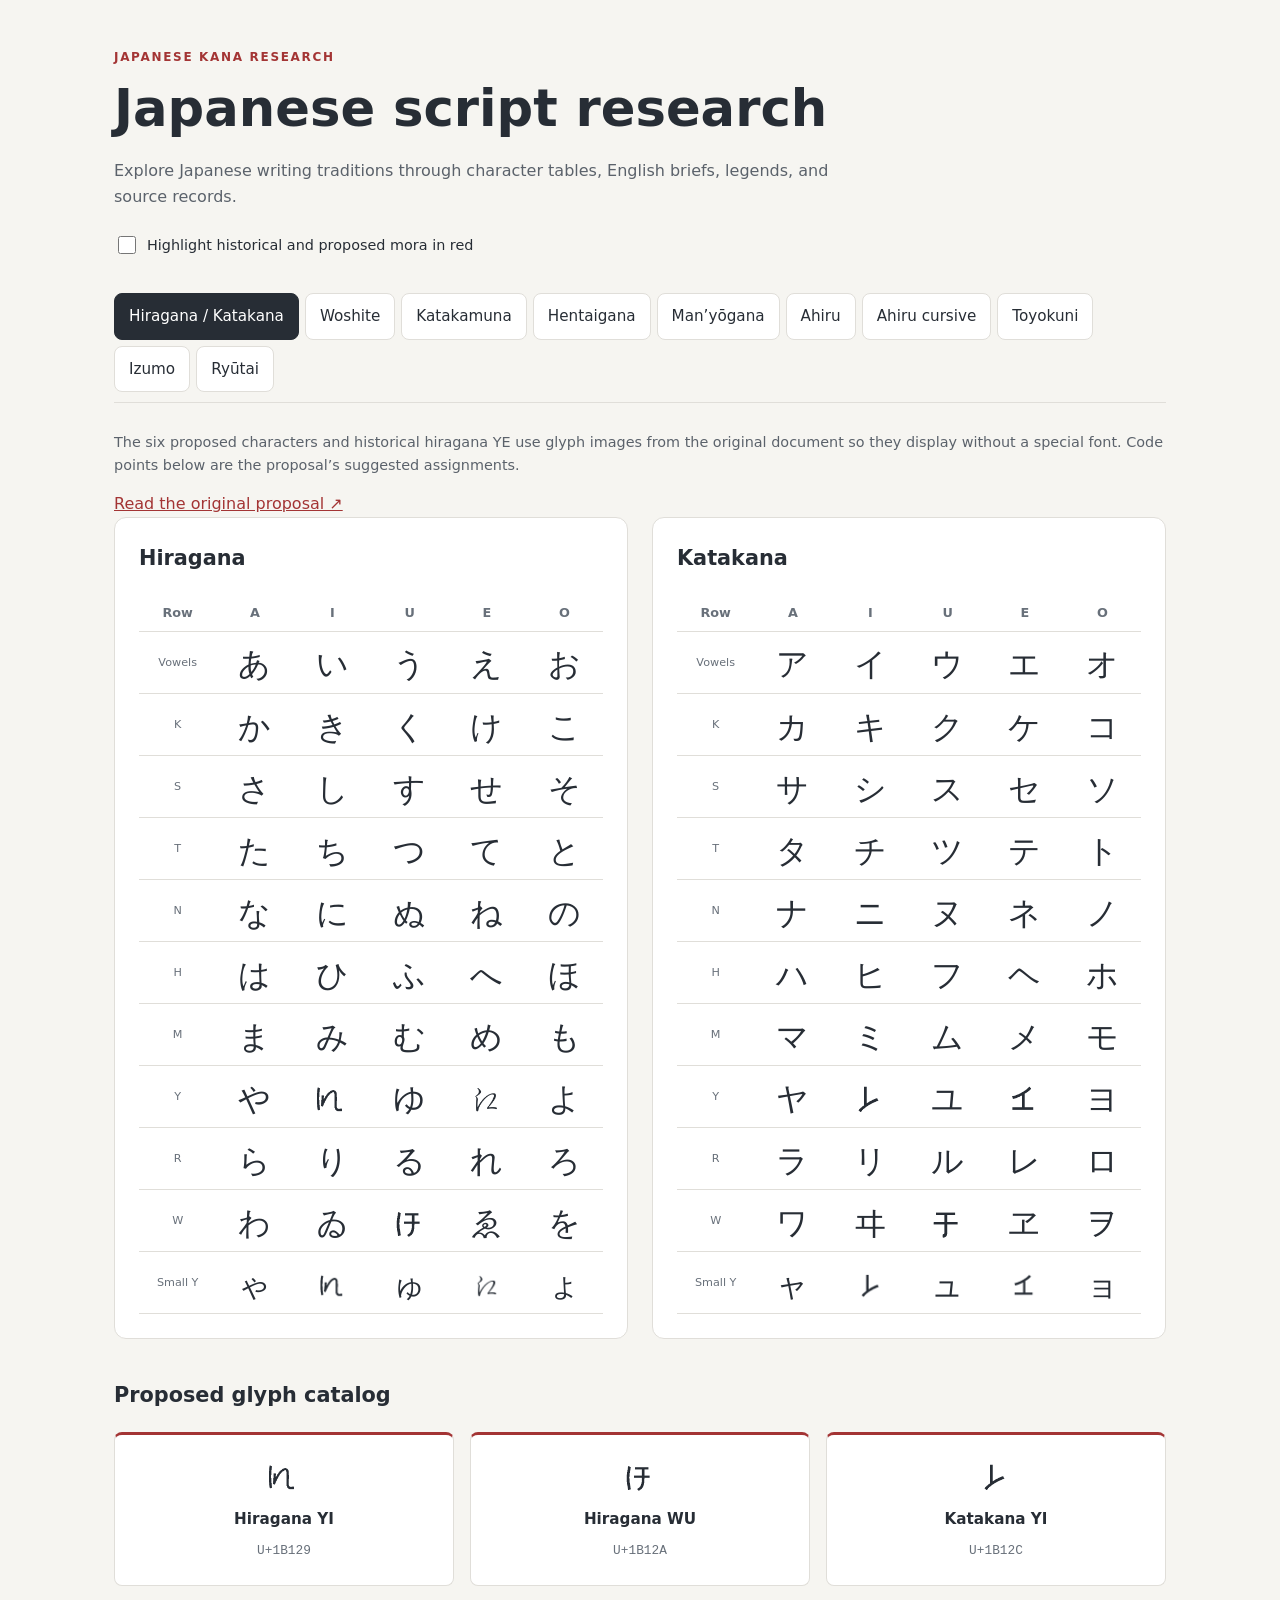
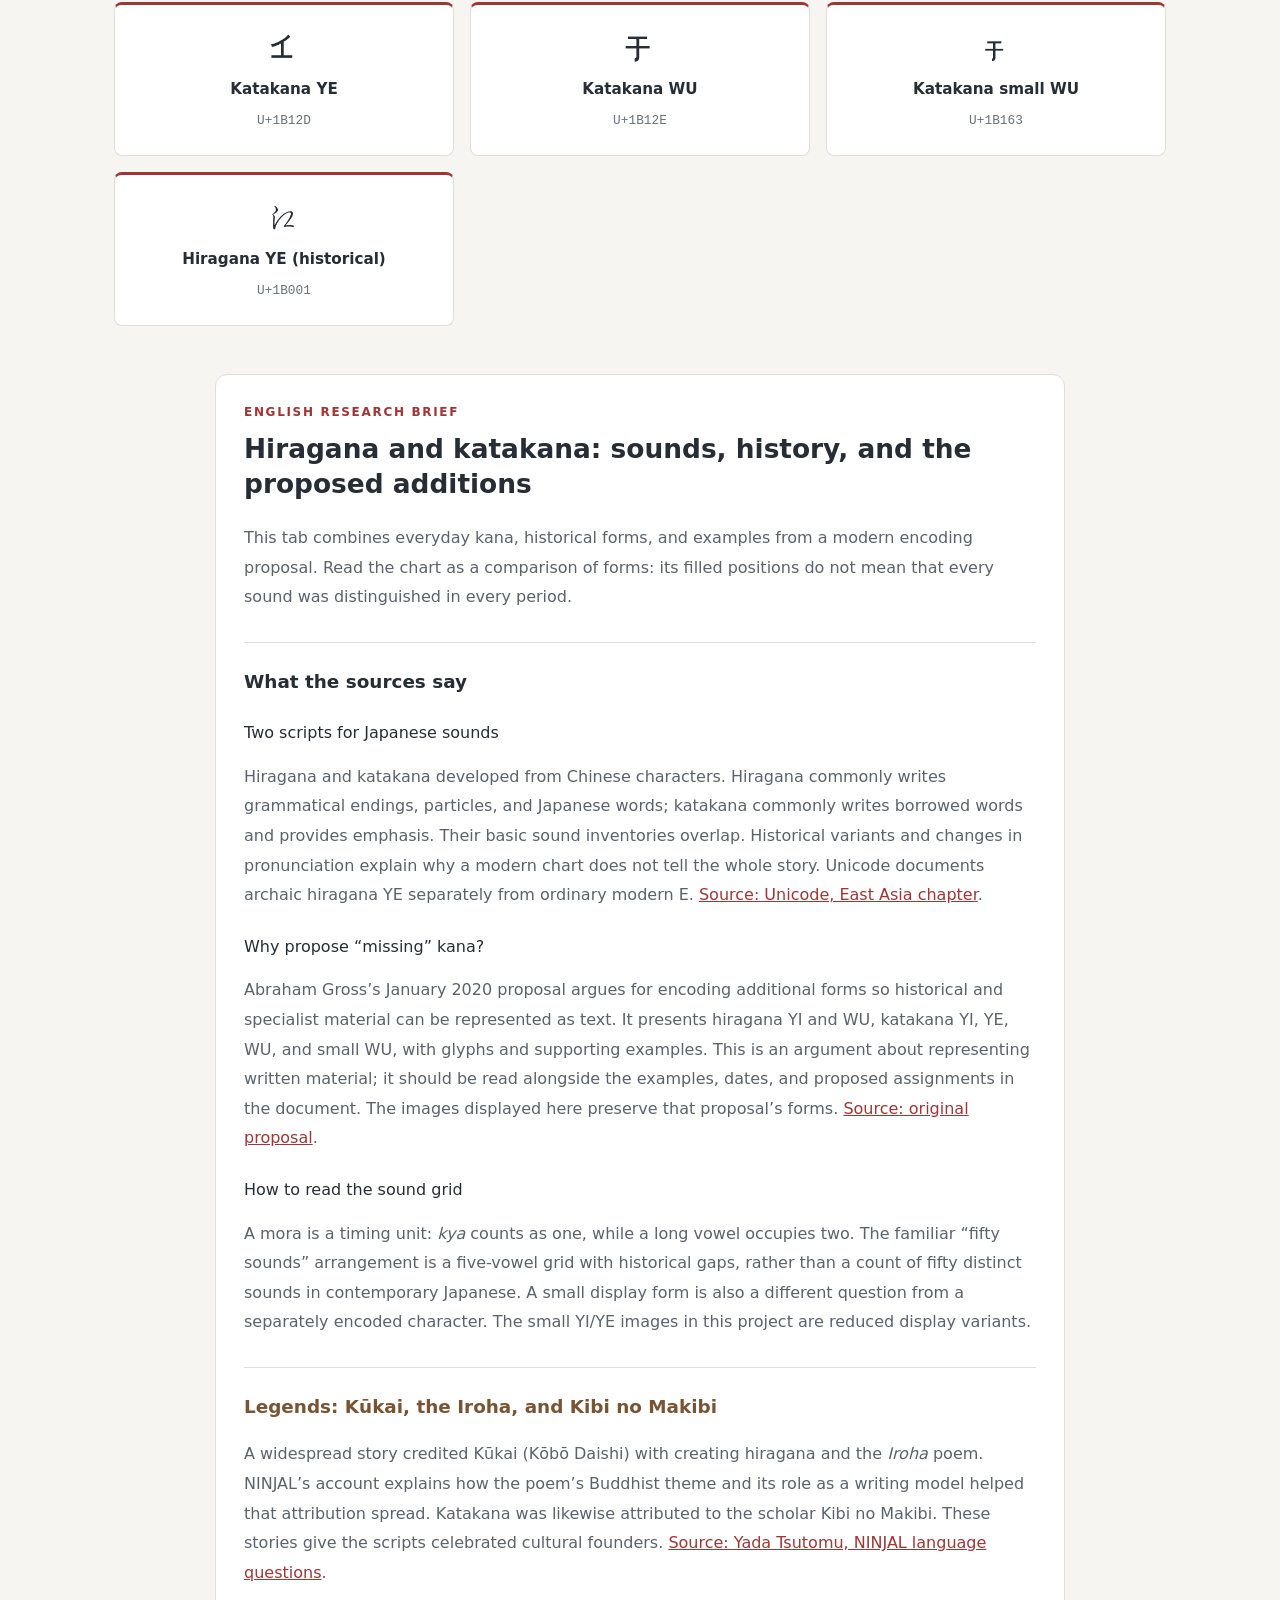
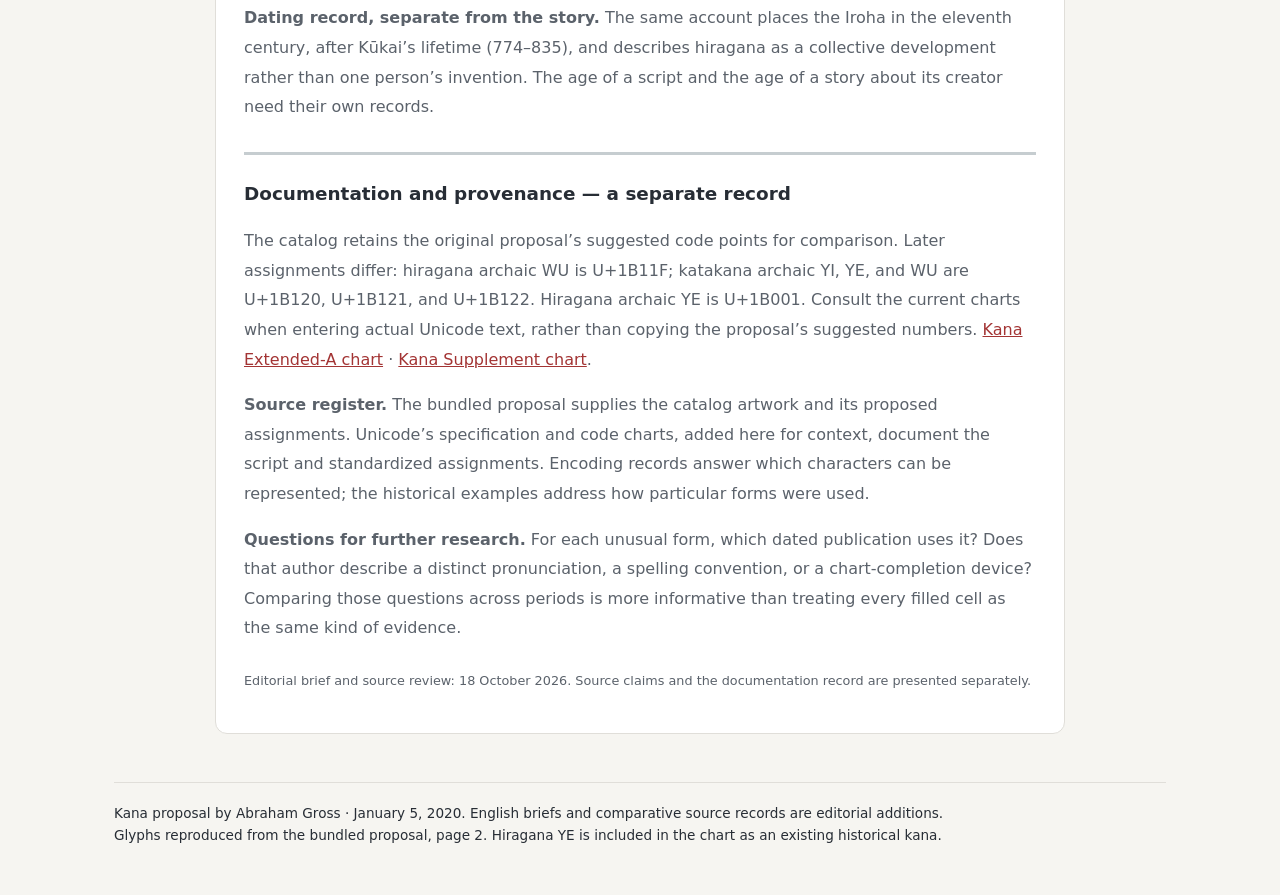
==== commit 26fa6317: "Document seven more writing traditions and their legends" ====
--- a/index.html
+++ b/index.html
@@ -1,16 +1,17 @@
 <!doctype html>
 <html lang="en"><head><meta charset="utf-8"><meta name="viewport" content="width=device-width,initial-scale=1">
-<title>Japanese Script Research · Kana, Woshite &amp; Katakamuna</title>
-<link rel="stylesheet" href="assets/research.css?v=3">
+<title>Japanese Script Research · Sound Tables, Legends &amp; Sources</title>
+<link rel="stylesheet" href="assets/research.css?v=4">
 <style>
 :root{color-scheme:light;--ink:#272d35;--accent:#a33434;--line:#e0ded9}*{box-sizing:border-box}body{margin:0;background:#f6f5f1;color:var(--ink);font-family:system-ui,sans-serif;line-height:1.6}main{max-width:1100px;margin:auto;padding:48px 24px}header{max-width:720px;margin-bottom:36px}.eyebrow{color:var(--accent);text-transform:uppercase;letter-spacing:.14em;font-size:.75rem;font-weight:700}h1{font-size:clamp(2rem,5vw,3.2rem);line-height:1.15;margin:12px 0 20px}h2{font-size:1.3rem;margin:0 0 20px}p{color:#5b626b}a{color:var(--accent)}.charts{display:grid;grid-template-columns:repeat(2,minmax(0,1fr));gap:24px}.chart{padding:24px;background:white;border:1px solid var(--line);border-radius:12px}table{width:100%;border-collapse:collapse;table-layout:fixed}caption{position:absolute;width:1px;height:1px;overflow:hidden;clip-path:inset(50%)}th,td{text-align:center;border-bottom:1px solid var(--line);height:62px;padding:4px}thead th{height:36px;color:#68707a;font-size:.8rem}tbody th{font-size:.7rem;font-weight:500;color:#68707a;width:48px}td{font-family:'Hiragino Kaku Gothic ProN','Yu Gothic',sans-serif;font-size:32px;font-weight:400}.mora{display:inline-flex;align-items:center;justify-content:center;width:36px;height:36px;vertical-align:middle;font-weight:400;font-synthesis:none;line-height:1}.proposed-glyph{background:currentColor;mask-image:var(--glyph);mask-size:contain;mask-repeat:no-repeat;mask-position:center;-webkit-mask-image:var(--glyph);-webkit-mask-size:contain;-webkit-mask-repeat:no-repeat;-webkit-mask-position:center}.small-glyph{mask-size:85%;-webkit-mask-size:85%;mask-position:60% 65%;-webkit-mask-position:60% 65%}.highlight-control{display:flex;align-items:center;gap:8px;margin-top:24px;font-size:.9rem;cursor:pointer}.highlight-control input{width:18px;height:18px;accent-color:var(--accent)}body:has(#highlight-mora:checked) .proposed-glyph{color:#c52d35}.catalog{margin:40px 0}ul{padding:0;list-style:none;display:grid;grid-template-columns:repeat(3,1fr);gap:16px}li{background:white;border:1px solid var(--line);border-top:3px solid var(--accent);border-radius:8px;padding:24px;text-align:center}li .proposed-glyph{width:36px;height:36px}h3{font-size:.95rem;margin:12px 0 4px}code{font-size:.8rem;color:#68707a}footer{border-top:1px solid var(--line);padding-top:20px;font-size:.85rem}.note{font-size:.9rem}@media(max-width:760px){.charts{grid-template-columns:1fr}main{padding:28px 16px}.chart{padding:16px}ul{grid-template-columns:repeat(2,1fr)}li{padding:16px}}@media(max-width:360px){.chart{padding:10px}th,td{padding:2px}}
-</style></head><body><main><header><div class="eyebrow">Japanese kana research</div><h1>Japanese script research</h1><p>Explore kana, Woshite, and Katakamuna through sound tables, glyph references, and the 80 utahi.</p><label class="highlight-control"><input type="checkbox" id="highlight-mora"> Highlight historical and proposed mora in red</label></header><nav class="tabs" role="tablist" aria-label="Writing system"><button id="tab-kana" role="tab" aria-selected="true" aria-controls="panel-kana" data-panel="kana">Hiragana / Katakana</button><button id="tab-woshite" role="tab" aria-selected="false" aria-controls="panel-woshite" data-panel="woshite" tabindex="-1">Woshite</button><button id="tab-katakamuna" role="tab" aria-selected="false" aria-controls="panel-katakamuna" data-panel="katakamuna" tabindex="-1">Katakamuna</button></nav><section id="panel-kana" class="tab-panel" role="tabpanel" aria-labelledby="tab-kana" tabindex="0"><p class="note">The six proposed characters and historical hiragana YE use glyph images from the original document so they display without a special font. Code points below are the proposal’s suggested assignments.</p><a href="docs/missing-japanese-kana-proposal.pdf">Read the original proposal ↗</a><div class="charts"><section class="chart"><h2>Hiragana</h2><table><caption>Hiragana vowel columns</caption><thead><tr><th scope="col">Row</th><th scope="col">A</th><th scope="col">I</th><th scope="col">U</th><th scope="col">E</th><th scope="col">O</th></tr></thead><tbody><tr><th scope="row">Vowels</th><td><span class="mora" lang="ja">あ</span></td><td><span class="mora" lang="ja">い</span></td><td><span class="mora" lang="ja">う</span></td><td><span class="mora" lang="ja">え</span></td><td><span class="mora" lang="ja">お</span></td></tr><tr><th scope="row">K</th><td><span class="mora" lang="ja">か</span></td><td><span class="mora" lang="ja">き</span></td><td><span class="mora" lang="ja">く</span></td><td><span class="mora" lang="ja">け</span></td><td><span class="mora" lang="ja">こ</span></td></tr><tr><th scope="row">S</th><td><span class="mora" lang="ja">さ</span></td><td><span class="mora" lang="ja">し</span></td><td><span class="mora" lang="ja">す</span></td><td><span class="mora" lang="ja">せ</span></td><td><span class="mora" lang="ja">そ</span></td></tr><tr><th scope="row">T</th><td><span class="mora" lang="ja">た</span></td><td><span class="mora" lang="ja">ち</span></td><td><span class="mora" lang="ja">つ</span></td><td><span class="mora" lang="ja">て</span></td><td><span class="mora" lang="ja">と</span></td></tr><tr><th scope="row">N</th><td><span class="mora" lang="ja">な</span></td><td><span class="mora" lang="ja">に</span></td><td><span class="mora" lang="ja">ぬ</span></td><td><span class="mora" lang="ja">ね</span></td><td><span class="mora" lang="ja">の</span></td></tr><tr><th scope="row">H</th><td><span class="mora" lang="ja">は</span></td><td><span class="mora" lang="ja">ひ</span></td><td><span class="mora" lang="ja">ふ</span></td><td><span class="mora" lang="ja">へ</span></td><td><span class="mora" lang="ja">ほ</span></td></tr><tr><th scope="row">M</th><td><span class="mora" lang="ja">ま</span></td><td><span class="mora" lang="ja">み</span></td><td><span class="mora" lang="ja">む</span></td><td><span class="mora" lang="ja">め</span></td><td><span class="mora" lang="ja">も</span></td></tr><tr><th scope="row">Y</th><td><span class="mora" lang="ja">や</span></td><td><span class="mora proposed-glyph" role="img" aria-label="Hiragana YI" title="Hiragana YI · U+1B129" style="--glyph: url(assets/glyphs/1b129.png)"></span></td><td><span class="mora" lang="ja">ゆ</span></td><td><span class="mora proposed-glyph" role="img" aria-label="Hiragana YE" title="Hiragana YE · U+1B001" style="--glyph: url(assets/glyphs/1b001.png)"></span></td><td><span class="mora" lang="ja">よ</span></td></tr><tr><th scope="row">R</th><td><span class="mora" lang="ja">ら</span></td><td><span class="mora" lang="ja">り</span></td><td><span class="mora" lang="ja">る</span></td><td><span class="mora" lang="ja">れ</span></td><td><span class="mora" lang="ja">ろ</span></td></tr><tr><th scope="row">W</th><td><span class="mora" lang="ja">わ</span></td><td><span class="mora" lang="ja">ゐ</span></td><td><span class="mora proposed-glyph" role="img" aria-label="Hiragana WU" title="Hiragana WU · U+1B12A" style="--glyph: url(assets/glyphs/1b12a.png)"></span></td><td><span class="mora" lang="ja">ゑ</span></td><td><span class="mora" lang="ja">を</span></td></tr><tr><th scope="row">Small Y</th><td><span class="mora" lang="ja">ゃ</span></td><td><span class="mora proposed-glyph small-glyph" role="img" aria-label="Hiragana YI (small display variant)" title="Hiragana YI (small display variant) · U+1B129" style="--glyph: url(assets/glyphs/1b129.png)"></span></td><td><span class="mora" lang="ja">ゅ</span></td><td><span class="mora proposed-glyph small-glyph" role="img" aria-label="Hiragana YE (small display variant)" title="Hiragana YE (small display variant) · U+1B001" style="--glyph: url(assets/glyphs/1b001.png)"></span></td><td><span class="mora" lang="ja">ょ</span></td></tr></tbody></table></section><section class="chart"><h2>Katakana</h2><table><caption>Katakana vowel columns</caption><thead><tr><th scope="col">Row</th><th scope="col">A</th><th scope="col">I</th><th scope="col">U</th><th scope="col">E</th><th scope="col">O</th></tr></thead><tbody><tr><th scope="row">Vowels</th><td><span class="mora" lang="ja">ア</span></td><td><span class="mora" lang="ja">イ</span></td><td><span class="mora" lang="ja">ウ</span></td><td><span class="mora" lang="ja">エ</span></td><td><span class="mora" lang="ja">オ</span></td></tr><tr><th scope="row">K</th><td><span class="mora" lang="ja">カ</span></td><td><span class="mora" lang="ja">キ</span></td><td><span class="mora" lang="ja">ク</span></td><td><span class="mora" lang="ja">ケ</span></td><td><span class="mora" lang="ja">コ</span></td></tr><tr><th scope="row">S</th><td><span class="mora" lang="ja">サ</span></td><td><span class="mora" lang="ja">シ</span></td><td><span class="mora" lang="ja">ス</span></td><td><span class="mora" lang="ja">セ</span></td><td><span class="mora" lang="ja">ソ</span></td></tr><tr><th scope="row">T</th><td><span class="mora" lang="ja">タ</span></td><td><span class="mora" lang="ja">チ</span></td><td><span class="mora" lang="ja">ツ</span></td><td><span class="mora" lang="ja">テ</span></td><td><span class="mora" lang="ja">ト</span></td></tr><tr><th scope="row">N</th><td><span class="mora" lang="ja">ナ</span></td><td><span class="mora" lang="ja">ニ</span></td><td><span class="mora" lang="ja">ヌ</span></td><td><span class="mora" lang="ja">ネ</span></td><td><span class="mora" lang="ja">ノ</span></td></tr><tr><th scope="row">H</th><td><span class="mora" lang="ja">ハ</span></td><td><span class="mora" lang="ja">ヒ</span></td><td><span class="mora" lang="ja">フ</span></td><td><span class="mora" lang="ja">ヘ</span></td><td><span class="mora" lang="ja">ホ</span></td></tr><tr><th scope="row">M</th><td><span class="mora" lang="ja">マ</span></td><td><span class="mora" lang="ja">ミ</span></td><td><span class="mora" lang="ja">ム</span></td><td><span class="mora" lang="ja">メ</span></td><td><span class="mora" lang="ja">モ</span></td></tr><tr><th scope="row">Y</th><td><span class="mora" lang="ja">ヤ</span></td><td><span class="mora proposed-glyph" role="img" aria-label="Katakana YI" title="Katakana YI · U+1B12C" style="--glyph: url(assets/glyphs/1b12c.png)"></span></td><td><span class="mora" lang="ja">ユ</span></td><td><span class="mora proposed-glyph" role="img" aria-label="Katakana YE" title="Katakana YE · U+1B12D" style="--glyph: url(assets/glyphs/1b12d.png)"></span></td><td><span class="mora" lang="ja">ヨ</span></td></tr><tr><th scope="row">R</th><td><span class="mora" lang="ja">ラ</span></td><td><span class="mora" lang="ja">リ</span></td><td><span class="mora" lang="ja">ル</span></td><td><span class="mora" lang="ja">レ</span></td><td><span class="mora" lang="ja">ロ</span></td></tr><tr><th scope="row">W</th><td><span class="mora" lang="ja">ワ</span></td><td><span class="mora" lang="ja">ヰ</span></td><td><span class="mora proposed-glyph" role="img" aria-label="Katakana WU" title="Katakana WU · U+1B12E" style="--glyph: url(assets/glyphs/1b12e.png)"></span></td><td><span class="mora" lang="ja">ヱ</span></td><td><span class="mora" lang="ja">ヲ</span></td></tr><tr><th scope="row">Small Y</th><td><span class="mora" lang="ja">ャ</span></td><td><span class="mora proposed-glyph small-glyph" role="img" aria-label="Katakana YI (small display variant)" title="Katakana YI (small display variant) · U+1B12C" style="--glyph: url(assets/glyphs/1b12c.png)"></span></td><td><span class="mora" lang="ja">ュ</span></td><td><span class="mora proposed-glyph small-glyph" role="img" aria-label="Katakana YE (small display variant)" title="Katakana YE (small display variant) · U+1B12D" style="--glyph: url(assets/glyphs/1b12d.png)"></span></td><td><span class="mora" lang="ja">ョ</span></td></tr></tbody></table></section></div><section class="catalog"><h2>Proposed glyph catalog</h2><ul><li><span class="mora proposed-glyph" role="img" aria-label="Hiragana YI" title="Hiragana YI · U+1B129" style="--glyph: url(assets/glyphs/1b129.png)"></span><h3>Hiragana YI</h3><code>U+1B129</code></li><li><span class="mora proposed-glyph" role="img" aria-label="Hiragana WU" title="Hiragana WU · U+1B12A" style="--glyph: url(assets/glyphs/1b12a.png)"></span><h3>Hiragana WU</h3><code>U+1B12A</code></li><li><span class="mora proposed-glyph" role="img" aria-label="Katakana YI" title="Katakana YI · U+1B12C" style="--glyph: url(assets/glyphs/1b12c.png)"></span><h3>Katakana YI</h3><code>U+1B12C</code></li><li><span class="mora proposed-glyph" role="img" aria-label="Katakana YE" title="Katakana YE · U+1B12D" style="--glyph: url(assets/glyphs/1b12d.png)"></span><h3>Katakana YE</h3><code>U+1B12D</code></li><li><span class="mora proposed-glyph" role="img" aria-label="Katakana WU" title="Katakana WU · U+1B12E" style="--glyph: url(assets/glyphs/1b12e.png)"></span><h3>Katakana WU</h3><code>U+1B12E</code></li><li><span class="mora proposed-glyph" role="img" aria-label="Katakana small WU" title="Katakana small WU · U+1B163" style="--glyph: url(assets/glyphs/1b163.png)"></span><h3>Katakana small WU</h3><code>U+1B163</code></li><li><span class="mora proposed-glyph" role="img" aria-label="Hiragana YE" title="Hiragana YE · U+1B001" style="--glyph: url(assets/glyphs/1b001.png)"></span><h3>Hiragana YE (historical)</h3><code>U+1B001</code></li></ul></section><article class="research-brief" aria-labelledby="kana-brief-title">
+</style></head><body><main><header><div class="eyebrow">Japanese kana research</div><h1>Japanese script research</h1><p>Explore Japanese writing traditions through character tables, English briefs, legends, and source records.</p><label class="highlight-control"><input type="checkbox" id="highlight-mora"> Highlight historical and proposed mora in red</label></header><nav class="tabs" role="tablist" aria-label="Writing system"><button id="tab-kana" role="tab" aria-selected="true" aria-controls="panel-kana" data-panel="kana">Hiragana / Katakana</button><button id="tab-woshite" role="tab" aria-selected="false" aria-controls="panel-woshite" data-panel="woshite" tabindex="-1">Woshite</button><button id="tab-katakamuna" role="tab" aria-selected="false" aria-controls="panel-katakamuna" data-panel="katakamuna" tabindex="-1">Katakamuna</button><button id="tab-hentaigana" role="tab" aria-selected="false" aria-controls="panel-hentaigana" data-panel="hentaigana" tabindex="-1">Hentaigana</button><button id="tab-manyogana" role="tab" aria-selected="false" aria-controls="panel-manyogana" data-panel="manyogana" tabindex="-1">Man’yōgana</button><button id="tab-ahiru" role="tab" aria-selected="false" aria-controls="panel-ahiru" data-panel="ahiru" tabindex="-1">Ahiru</button><button id="tab-ahiru-cursive" role="tab" aria-selected="false" aria-controls="panel-ahiru-cursive" data-panel="ahiru-cursive" tabindex="-1">Ahiru cursive</button><button id="tab-toyokuni" role="tab" aria-selected="false" aria-controls="panel-toyokuni" data-panel="toyokuni" tabindex="-1">Toyokuni</button><button id="tab-izumo" role="tab" aria-selected="false" aria-controls="panel-izumo" data-panel="izumo" tabindex="-1">Izumo</button><button id="tab-ryutai" role="tab" aria-selected="false" aria-controls="panel-ryutai" data-panel="ryutai" tabindex="-1">Ryūtai</button></nav><section id="panel-kana" class="tab-panel" role="tabpanel" aria-labelledby="tab-kana" tabindex="0"><p class="note">The six proposed characters and historical hiragana YE use glyph images from the original document so they display without a special font. Code points below are the proposal’s suggested assignments.</p><a href="docs/missing-japanese-kana-proposal.pdf">Read the original proposal ↗</a><div class="charts"><section class="chart"><h2>Hiragana</h2><table><caption>Hiragana vowel columns</caption><thead><tr><th scope="col">Row</th><th scope="col">A</th><th scope="col">I</th><th scope="col">U</th><th scope="col">E</th><th scope="col">O</th></tr></thead><tbody><tr><th scope="row">Vowels</th><td><span class="mora" lang="ja">あ</span></td><td><span class="mora" lang="ja">い</span></td><td><span class="mora" lang="ja">う</span></td><td><span class="mora" lang="ja">え</span></td><td><span class="mora" lang="ja">お</span></td></tr><tr><th scope="row">K</th><td><span class="mora" lang="ja">か</span></td><td><span class="mora" lang="ja">き</span></td><td><span class="mora" lang="ja">く</span></td><td><span class="mora" lang="ja">け</span></td><td><span class="mora" lang="ja">こ</span></td></tr><tr><th scope="row">S</th><td><span class="mora" lang="ja">さ</span></td><td><span class="mora" lang="ja">し</span></td><td><span class="mora" lang="ja">す</span></td><td><span class="mora" lang="ja">せ</span></td><td><span class="mora" lang="ja">そ</span></td></tr><tr><th scope="row">T</th><td><span class="mora" lang="ja">た</span></td><td><span class="mora" lang="ja">ち</span></td><td><span class="mora" lang="ja">つ</span></td><td><span class="mora" lang="ja">て</span></td><td><span class="mora" lang="ja">と</span></td></tr><tr><th scope="row">N</th><td><span class="mora" lang="ja">な</span></td><td><span class="mora" lang="ja">に</span></td><td><span class="mora" lang="ja">ぬ</span></td><td><span class="mora" lang="ja">ね</span></td><td><span class="mora" lang="ja">の</span></td></tr><tr><th scope="row">H</th><td><span class="mora" lang="ja">は</span></td><td><span class="mora" lang="ja">ひ</span></td><td><span class="mora" lang="ja">ふ</span></td><td><span class="mora" lang="ja">へ</span></td><td><span class="mora" lang="ja">ほ</span></td></tr><tr><th scope="row">M</th><td><span class="mora" lang="ja">ま</span></td><td><span class="mora" lang="ja">み</span></td><td><span class="mora" lang="ja">む</span></td><td><span class="mora" lang="ja">め</span></td><td><span class="mora" lang="ja">も</span></td></tr><tr><th scope="row">Y</th><td><span class="mora" lang="ja">や</span></td><td><span class="mora proposed-glyph" role="img" aria-label="Hiragana YI" title="Hiragana YI · U+1B129" style="--glyph: url(assets/glyphs/1b129.png)"></span></td><td><span class="mora" lang="ja">ゆ</span></td><td><span class="mora proposed-glyph" role="img" aria-label="Hiragana YE" title="Hiragana YE · U+1B001" style="--glyph: url(assets/glyphs/1b001.png)"></span></td><td><span class="mora" lang="ja">よ</span></td></tr><tr><th scope="row">R</th><td><span class="mora" lang="ja">ら</span></td><td><span class="mora" lang="ja">り</span></td><td><span class="mora" lang="ja">る</span></td><td><span class="mora" lang="ja">れ</span></td><td><span class="mora" lang="ja">ろ</span></td></tr><tr><th scope="row">W</th><td><span class="mora" lang="ja">わ</span></td><td><span class="mora" lang="ja">ゐ</span></td><td><span class="mora proposed-glyph" role="img" aria-label="Hiragana WU" title="Hiragana WU · U+1B12A" style="--glyph: url(assets/glyphs/1b12a.png)"></span></td><td><span class="mora" lang="ja">ゑ</span></td><td><span class="mora" lang="ja">を</span></td></tr><tr><th scope="row">Small Y</th><td><span class="mora" lang="ja">ゃ</span></td><td><span class="mora proposed-glyph small-glyph" role="img" aria-label="Hiragana YI (small display variant)" title="Hiragana YI (small display variant) · U+1B129" style="--glyph: url(assets/glyphs/1b129.png)"></span></td><td><span class="mora" lang="ja">ゅ</span></td><td><span class="mora proposed-glyph small-glyph" role="img" aria-label="Hiragana YE (small display variant)" title="Hiragana YE (small display variant) · U+1B001" style="--glyph: url(assets/glyphs/1b001.png)"></span></td><td><span class="mora" lang="ja">ょ</span></td></tr></tbody></table></section><section class="chart"><h2>Katakana</h2><table><caption>Katakana vowel columns</caption><thead><tr><th scope="col">Row</th><th scope="col">A</th><th scope="col">I</th><th scope="col">U</th><th scope="col">E</th><th scope="col">O</th></tr></thead><tbody><tr><th scope="row">Vowels</th><td><span class="mora" lang="ja">ア</span></td><td><span class="mora" lang="ja">イ</span></td><td><span class="mora" lang="ja">ウ</span></td><td><span class="mora" lang="ja">エ</span></td><td><span class="mora" lang="ja">オ</span></td></tr><tr><th scope="row">K</th><td><span class="mora" lang="ja">カ</span></td><td><span class="mora" lang="ja">キ</span></td><td><span class="mora" lang="ja">ク</span></td><td><span class="mora" lang="ja">ケ</span></td><td><span class="mora" lang="ja">コ</span></td></tr><tr><th scope="row">S</th><td><span class="mora" lang="ja">サ</span></td><td><span class="mora" lang="ja">シ</span></td><td><span class="mora" lang="ja">ス</span></td><td><span class="mora" lang="ja">セ</span></td><td><span class="mora" lang="ja">ソ</span></td></tr><tr><th scope="row">T</th><td><span class="mora" lang="ja">タ</span></td><td><span class="mora" lang="ja">チ</span></td><td><span class="mora" lang="ja">ツ</span></td><td><span class="mora" lang="ja">テ</span></td><td><span class="mora" lang="ja">ト</span></td></tr><tr><th scope="row">N</th><td><span class="mora" lang="ja">ナ</span></td><td><span class="mora" lang="ja">ニ</span></td><td><span class="mora" lang="ja">ヌ</span></td><td><span class="mora" lang="ja">ネ</span></td><td><span class="mora" lang="ja">ノ</span></td></tr><tr><th scope="row">H</th><td><span class="mora" lang="ja">ハ</span></td><td><span class="mora" lang="ja">ヒ</span></td><td><span class="mora" lang="ja">フ</span></td><td><span class="mora" lang="ja">ヘ</span></td><td><span class="mora" lang="ja">ホ</span></td></tr><tr><th scope="row">M</th><td><span class="mora" lang="ja">マ</span></td><td><span class="mora" lang="ja">ミ</span></td><td><span class="mora" lang="ja">ム</span></td><td><span class="mora" lang="ja">メ</span></td><td><span class="mora" lang="ja">モ</span></td></tr><tr><th scope="row">Y</th><td><span class="mora" lang="ja">ヤ</span></td><td><span class="mora proposed-glyph" role="img" aria-label="Katakana YI" title="Katakana YI · U+1B12C" style="--glyph: url(assets/glyphs/1b12c.png)"></span></td><td><span class="mora" lang="ja">ユ</span></td><td><span class="mora proposed-glyph" role="img" aria-label="Katakana YE" title="Katakana YE · U+1B12D" style="--glyph: url(assets/glyphs/1b12d.png)"></span></td><td><span class="mora" lang="ja">ヨ</span></td></tr><tr><th scope="row">R</th><td><span class="mora" lang="ja">ラ</span></td><td><span class="mora" lang="ja">リ</span></td><td><span class="mora" lang="ja">ル</span></td><td><span class="mora" lang="ja">レ</span></td><td><span class="mora" lang="ja">ロ</span></td></tr><tr><th scope="row">W</th><td><span class="mora" lang="ja">ワ</span></td><td><span class="mora" lang="ja">ヰ</span></td><td><span class="mora proposed-glyph" role="img" aria-label="Katakana WU" title="Katakana WU · U+1B12E" style="--glyph: url(assets/glyphs/1b12e.png)"></span></td><td><span class="mora" lang="ja">ヱ</span></td><td><span class="mora" lang="ja">ヲ</span></td></tr><tr><th scope="row">Small Y</th><td><span class="mora" lang="ja">ャ</span></td><td><span class="mora proposed-glyph small-glyph" role="img" aria-label="Katakana YI (small display variant)" title="Katakana YI (small display variant) · U+1B12C" style="--glyph: url(assets/glyphs/1b12c.png)"></span></td><td><span class="mora" lang="ja">ュ</span></td><td><span class="mora proposed-glyph small-glyph" role="img" aria-label="Katakana YE (small display variant)" title="Katakana YE (small display variant) · U+1B12D" style="--glyph: url(assets/glyphs/1b12d.png)"></span></td><td><span class="mora" lang="ja">ョ</span></td></tr></tbody></table></section></div><section class="catalog"><h2>Proposed glyph catalog</h2><ul><li><span class="mora proposed-glyph" role="img" aria-label="Hiragana YI" title="Hiragana YI · U+1B129" style="--glyph: url(assets/glyphs/1b129.png)"></span><h3>Hiragana YI</h3><code>U+1B129</code></li><li><span class="mora proposed-glyph" role="img" aria-label="Hiragana WU" title="Hiragana WU · U+1B12A" style="--glyph: url(assets/glyphs/1b12a.png)"></span><h3>Hiragana WU</h3><code>U+1B12A</code></li><li><span class="mora proposed-glyph" role="img" aria-label="Katakana YI" title="Katakana YI · U+1B12C" style="--glyph: url(assets/glyphs/1b12c.png)"></span><h3>Katakana YI</h3><code>U+1B12C</code></li><li><span class="mora proposed-glyph" role="img" aria-label="Katakana YE" title="Katakana YE · U+1B12D" style="--glyph: url(assets/glyphs/1b12d.png)"></span><h3>Katakana YE</h3><code>U+1B12D</code></li><li><span class="mora proposed-glyph" role="img" aria-label="Katakana WU" title="Katakana WU · U+1B12E" style="--glyph: url(assets/glyphs/1b12e.png)"></span><h3>Katakana WU</h3><code>U+1B12E</code></li><li><span class="mora proposed-glyph" role="img" aria-label="Katakana small WU" title="Katakana small WU · U+1B163" style="--glyph: url(assets/glyphs/1b163.png)"></span><h3>Katakana small WU</h3><code>U+1B163</code></li><li><span class="mora proposed-glyph" role="img" aria-label="Hiragana YE" title="Hiragana YE · U+1B001" style="--glyph: url(assets/glyphs/1b001.png)"></span><h3>Hiragana YE (historical)</h3><code>U+1B001</code></li></ul></section><article class="research-brief" aria-labelledby="kana-brief-title">
 <div class="eyebrow">English research brief</div><h2 id="kana-brief-title">Hiragana and katakana: sounds, history, and the proposed additions</h2>
 <p>This tab combines everyday kana, historical forms, and examples from a modern encoding proposal. Read the chart as a comparison of forms: its filled positions do not mean that every sound was distinguished in every period.</p>
 <section class="claims-section"><h3>What the sources say</h3>
 <h4>Two scripts for Japanese sounds</h4><p>Hiragana and katakana developed from Chinese characters. Hiragana commonly writes grammatical endings, particles, and Japanese words; katakana commonly writes borrowed words and provides emphasis. Their basic sound inventories overlap. Historical variants and changes in pronunciation explain why a modern chart does not tell the whole story. Unicode documents archaic hiragana YE separately from ordinary modern E. <a href="https://www.unicode.org/versions/Unicode18.0.0/core-spec/chapter-18/">Source: Unicode, East Asia chapter</a>.</p>
 <h4>Why propose “missing” kana?</h4><p>Abraham Gross’s January 2020 proposal argues for encoding additional forms so historical and specialist material can be represented as text. It presents hiragana YI and WU, katakana YI, YE, WU, and small WU, with glyphs and supporting examples. This is an argument about representing written material; it should be read alongside the examples, dates, and proposed assignments in the document. The images displayed here preserve that proposal’s forms. <a href="docs/missing-japanese-kana-proposal.pdf">Source: original proposal</a>.</p>
 <h4>How to read the sound grid</h4><p>A mora is a timing unit: <i>kya</i> counts as one, while a long vowel occupies two. The familiar “fifty sounds” arrangement is a five-vowel grid with historical gaps, rather than a count of fifty distinct sounds in contemporary Japanese. A small display form is also a different question from a separately encoded character. The small YI/YE images in this project are reduced display variants.</p></section>
+<section class="legend-section"><h3>Legends: Kūkai, the Iroha, and Kibi no Makibi</h3><p>A widespread story credited Kūkai (Kōbō Daishi) with creating hiragana and the <i>Iroha</i> poem. NINJAL’s account explains how the poem’s Buddhist theme and its role as a writing model helped that attribution spread. Katakana was likewise attributed to the scholar Kibi no Makibi. These stories give the scripts celebrated cultural founders. <a href="https://kotoba.ninjal.ac.jp/qa/yokuaru/qa-72/">Source: Yada Tsutomu, NINJAL language questions</a>.</p><p><strong>Dating record, separate from the story.</strong> The same account places the Iroha in the eleventh century, after Kūkai’s lifetime (774–835), and describes hiragana as a collective development rather than one person’s invention. The age of a script and the age of a story about its creator need their own records.</p></section>
 <section class="documentation-section"><h3>Documentation and provenance — a separate record</h3>
 <p>The catalog retains the original proposal’s suggested code points for comparison. Later assignments differ: hiragana archaic WU is U+1B11F; katakana archaic YI, YE, and WU are U+1B120, U+1B121, and U+1B122. Hiragana archaic YE is U+1B001. Consult the current charts when entering actual Unicode text, rather than copying the proposal’s suggested numbers. <a href="https://www.unicode.org/charts/PDF/U1B100.pdf">Kana Extended-A chart</a> · <a href="https://www.unicode.org/charts/PDF/U1B000.pdf">Kana Supplement chart</a>.</p>
 <p><strong>Source register.</strong> The bundled proposal supplies the catalog artwork and its proposed assignments. Unicode’s specification and code charts, added here for context, document the script and standardized assignments. Encoding records answer which characters can be represented; the historical examples address how particular forms were used.</p>
@@ -27,6 +28,7 @@
 <h4>Shapes as processes</h4><p>WoshiteWorld presents 48 signs arranged by five vowels and consonant modifiers. In its explanation, the vowel frames correspond to space, wind, fire, water, and soil energies. Consonant elements describe further changes of state; a dot marks an unmodified vowel. Writing therefore carries an account of creation as well as sound. The author describes the system as ancient and deliberately organized, and proposes that studying its signs reveals unseen creative energies behind matter and life. <a href="https://woshiteworld.wordpress.com/2016/01/02/wosite-basics/">Source: Wosite Syllabary</a>.</p>
 <h4>Readings and the people behind the interpretation</h4><p>The same article identifies an exceptional RU form and calls the W/U-position sign <i>wu</i>, while noting its present reading as <i>n</i>. It credits Yoshinosuke Matsumoto with establishing the syllabary through study, and Mitsuru Ikeda and the Japan Woshite Institute with developing interpretations of the signs. Its illustrations are attributed to Aoki and Hiraoka’s 2009 <i>Yomigaeru Nihongo</i>. These details identify the interpretive lineage being summarized here. <a href="https://woshiteworld.wordpress.com/2016/01/02/wosite-basics/">Source: article and illustration credits</a>.</p>
 <h4>Reading the comparison table</h4><p>The kana beneath each image is a reading label. The displayed chart places WI and WE in the Y-family positions and N in the W/U position. Comparing that arrangement with the practitioner’s WU explanation reveals a difference in labeling that readers should retain when comparing charts. A shared five-vowel layout alone does not identify two scripts as the same system.</p></section>
+<section class="legend-section"><h3>Legends: Izanagi, Izanami, and the Awauta</h3><p>A practitioner account of the <i>Awauta</i> describes a song containing 48 sounds, beginning with A and ending with WA. In the story, Izanagi and Izanami travel and sing its complementary halves to restore clear speech and social order. Sound is consequently a means of bringing people and the world into harmony, not merely a label for an object. <a href="https://awauta.happydolphin-k.com/index.html">Source: Awauta no Shirabe</a>.</p><p>The same account presents the circular <i>Motoake</i> / Futomani arrangement as divine seats and a pattern of creation and return. This helps explain why a sound inventory can also appear as a cosmological diagram. A Woshite Futomani arrangement and a similarly named diagram in another tradition should each retain their own reading key.</p><p><strong>Documentation record.</strong> This source is a present-day practitioner’s explanation of the associated narratives. The legendary events, the transmitted texts, and the publication presenting them are separate stages to investigate.</p></section>
 <section class="documentation-section"><h3>Documentation and provenance — a separate record</h3>
 <p><strong>Source register: the glyph chart.</strong> MOTOI Kenkichi’s <a href="https://commons.wikimedia.org/wiki/File:Japanese_Wosite_Base_48_table.svg">Japanese Wosite Base 48 table</a> is the source of this tab’s individual images. The Commons record identifies a modern drawing and gives its authorship and references. This website crops that chart into padded cells; the source image is a graphical reference rather than a photographed manuscript.</p>
 <p><strong>Source register: the interpretation.</strong> WoshiteWorld’s article provides the sound-and-energy explanation above. Its account of ancient design and cosmic meaning belongs in the claims section; its named researchers, publication credit, and reading conventions belong in the documentation record. These are different kinds of information even when found on one page.</p>
@@ -52,6 +54,7 @@
 <h4>The preservation association’s account</h4><p>The Katakamuna Preservation Association / Senshō Physics Society describes an approximately 20,000-year-old insight into the forces behind life and the cosmos, expressed through 48 sounds and 80 verses. It presents Narasaki Satsuki and Uno Tamie as the interpreters of this <i>senshō</i>, or latent, physics. Its discovery narrative places Narasaki near Mount Rokko in 1949, where Hira Tōji showed him a document. The association emphasizes Uno’s succession from Narasaki and learning through her publications and cultivated intuitive perception. Representative Egawa Kazuko describes assisting with Uno’s manuscripts and publishing inherited material. This lineage account has its own emphasis and should be read alongside Yoshino’s. <a href="https://katakamunahozonkai.jp/">Source: preservation association</a>.</p>
 <h4>The 80-verse publisher’s interpretation</h4><p>The linked verse index groups 1–4 as an introductory declaration; 5–6 as sound-concepts of life’s emergence; 7–17 as <i>hitotsukata</i>, shared patterns in living phenomena; 18–30 as <i>ikatsu</i>, glossed there as electron particles; 31–47 as emergence from latent to manifest; 48–63 as <i>ikikokoro</i>, an invisible whole of life; and 64–80 as fundamental principles of life. These are the editor’s thematic divisions. <a href="https://katakamuna.themedia.jp/pages/5412396/page_202110120420">Source: complete verse index</a>.</p>
 <p>The individual verse pages also repeat a publisher description invoking Atlantis/Mu, a fractal manifest–latent pairing, and the generation of life through <i>kamuna</i> and <i>amana</i>. This recurring description frames the collection; it is not a separate translation of each verse. Pages 4–6 additionally connect their text with concepts such as projection, circulation, differentiation, and opposing processes. <a href="https://katakamuna.themedia.jp/pages/5412396/page_202110120420">Individual pages are linked in the 80-source register below</a>.</p></section>
+<section class="legend-section"><h3>Legends: the guarded scroll and a lost civilization</h3><p>In the preservation association’s discovery account, Hira Tōji, described as connected with a Katakamuna shrine, shows Narasaki a scroll during his 1949 research near Mount Rokko. Narasaki copies its unfamiliar signs. The guardian and scroll form the bridge between a remote civilization and the modern transmission narrative. <a href="https://katakamunahozonkai.jp/">Source: preservation association</a>.</p><p>Yoshino reads Amaterasu’s cave story and Susanoo through her explanation of Katakamuna, and discusses Mu/Lemuria as part of its remote background. This is her interpretation of myth, alongside the verse publisher’s Atlantis/Mu framing described above. <a href="https://katakamu-na.com/katakamuna/">Yoshino’s account</a>.</p><p><strong>Documentation record.</strong> A date given for the modern encounter, an attributed prehistoric date, and the publication date of a retelling answer different questions. The reader can trace these accounts without treating every retelling as an independently recovered manuscript.</p></section>
 <section class="documentation-section"><h3>Documentation and provenance — a separate record</h3>
 <p><strong>Source register: character artwork.</strong> <a href="https://katakamuna-note.com/katakamuna-phontlist/26/">Katakamuna / ILLUSTRATION＊STORE</a> supplies the displayed 48 character images and additional named motifs. The creator describes producing the artwork with Affinity Designer 2 in 2023. These are modern reference graphics. A motif’s name, a sound sign, and a complete utahi are different items to track.</p>
 <p><strong>Source register: circular diagrams.</strong> <a href="https://hajime.online/download/KATAKAMUNAUTAI80SHU.pdf">Hajime’s collection</a> provides the external 80-page visual document used by the reader. The numbered links connect a displayed page with a verse number. A diagram, its kana transcription, and an English interpretation should each retain their own source.</p>
@@ -59,4 +62,32 @@
 <p><strong>Source register: explanations and lineage.</strong> Yoshino’s introduction and the preservation association’s website are both sources for claims and for their authors’ accounts of transmission. Agreement between them, or their use of words such as energy and physics, is a subject to document separately from a dated manuscript or a measured result.</p>
 <p><strong>Questions for further research.</strong> Where can the earliest copies and transcriptions be examined? Which readings come from Narasaki, Uno, Yoshino, or later editors? For a proposed physical effect, what procedure, observations, and independent repetitions are supplied? For a historical date, what object or record is being dated? These questions leave each claim available for readers to investigate on its own terms.</p></section>
 <p class="source-note">Editorial brief and source review: 18 October 2026. Summaries identify the source’s position; provenance is recorded separately. External texts and diagrams remain with their publishers.</p></article>
-</section><footer>Kana proposal by Abraham Gross · January 5, 2020. English briefs and comparative source records are editorial additions.<br>Glyphs reproduced from the bundled proposal, page 2. Hiragana YE is included in the chart as an existing historical kana.</footer></main><script src="assets/research.js"></script></body></html>
+</section><section id="panel-hentaigana" class="tab-panel" role="tabpanel" aria-labelledby="tab-hentaigana" tabindex="0" hidden><div class="panel-heading"><div class="eyebrow">Writing-system research</div><h2>Hentaigana</h2><p>Read the English brief, then explore the source-specific character reference below.</p></div><article class="research-brief" aria-labelledby="hentaigana-brief-title"><div class="eyebrow">English research brief · 変体仮名</div><h2 id="hentaigana-brief-title">Many shapes for the same sound</h2>
+<section class="claims-section"><h3>What the sources describe</h3><p>Hentaigana are historical alternatives within the hiragana tradition. A reading can have several forms because writers used different parent kanji, or developed different cursive shapes from the same kanji. They are useful for reading handwritten books, signs, names, and calligraphy. A catalog of forms therefore has more entries than a chart of sounds. <a href="https://www.unicode.org/versions/Unicode17.0.0/core-spec/chapter-18/">Unicode’s account of historical kana</a>.</p><p>The National Institute for Japanese Language and Linguistics (NINJAL) catalogs each form by a research identifier, reading, parent character, and, where available, Unicode and MJ identifiers. Its guide also identifies reference dictionaries and historical type specimens used for comparison. A research identifier describes a catalog entry; a Unicode number identifies an encoded character. They are related records, not interchangeable numbering systems. <a href="https://cid.ninjal.ac.jp/kana/usage/">NINJAL catalog guide</a>.</p></section>
+<section class="legend-section"><h3>Legends and cultural associations</h3><p>As part of the hiragana tradition, these forms share the story that Kūkai, or Kōbō Daishi, created kana and the <i>Iroha</i> poem. That is a story about the script’s origin and authority, rather than a separate creator legend for each variant. See the <a href="#kana">kana tab’s legend section</a> for the account and its dating discussion. This catalog does not assign a deity or spiritual power to each hentaigana.</p></section>
+<section class="documentation-section"><h3>Documentation and provenance — a separate record</h3><p>The reference below combines all 293 entries in the <a href="https://cid.ninjal.ac.jp/kana/list/">NINJAL list</a> with the encoded forms absent from that particular list. The result contains 286 encoded forms, counting archaic YE as E-1, and 28 additional catalog forms with no code point listed there. Each entry links to its institute record or the relevant Unicode chart. “No assignment listed” reports this source’s field; it is not a claim that the form can never be encoded.</p><p>The display uses the bundled Noto Serif Hentaigana font, distributed under the SIL Open Font License. Its letterforms are modern font drawings of encoded characters, rather than facsimiles of a particular historical hand. Unencoded catalog examples load from NINJAL. <a href="https://github.com/google/fonts/tree/main/ofl/notoserifhentaigana">Font source</a> · <a href="assets/fonts/OFL.txt">Font license</a>.</p><p><strong>Reading the evidence.</strong> A parent kanji identifies a graphical derivation; it does not automatically supply the meaning of a word written with that kana. When researching a specimen, retain the manuscript, date, reading, and exact shape together. Multiple readings occur, so some forms will not fit a single sound cell.</p></section><p class="source-note">Reviewed 18 October 2026. The catalog is a comparison resource, not a chronological ranking of forms.</p></article>
+<p>286 encoded forms, including E-1 / archaic YE, plus 28 additional forms without a code point in the institute’s catalog. Parent kanji are shown where supplied by that catalog; a dash means this combined record does not supply one.</p><label class="catalog-filter">Find a form by reading, parent kanji, code point, or record number<input type="search" data-filter="hentaigana-cards" placeholder="For example: あ, 安, 1B002, or na"></label><p class="filter-count" aria-live="polite" data-count="hentaigana-cards">314 forms</p><div class="glyph-cards" id="hentaigana-cards"><div class="glyph-card" data-search="あ 安 1b002 hentaigana letter a-1 010010010"><span class="hentaigana-letter" lang="ja">𛀂</span><span>Reading: あ</span><span>Parent kanji: 安</span><code>U+1B002</code><a href="https://cid.ninjal.ac.jp/kana/detail/010010010/">Institute record 010010010 ↗</a></div><div class="glyph-card" data-search="あ 安  source form without a listed unicode assignment 010010020"><img src="https://cid.ninjal.ac.jp/kana/images/kana/010010020.webp" alt="Institute form 010010020" width="52" height="52" loading="lazy"><span>Reading: あ</span><span>Parent kanji: 安</span><code>No assignment listed</code><a href="https://cid.ninjal.ac.jp/kana/detail/010010020/">Institute record 010010020 ↗</a></div><div class="glyph-card" data-search="あ 惡 1b005 hentaigana letter a-wo 010020010"><span class="hentaigana-letter" lang="ja">𛀅</span><span>Reading: あ</span><span>Parent kanji: 惡</span><code>U+1B005</code><a href="https://cid.ninjal.ac.jp/kana/detail/010020010/">Institute record 010020010 ↗</a></div><div class="glyph-card" data-search="あ 愛 1b003 hentaigana letter a-2 010030010"><span class="hentaigana-letter" lang="ja">𛀃</span><span>Reading: あ</span><span>Parent kanji: 愛</span><code>U+1B003</code><a href="https://cid.ninjal.ac.jp/kana/detail/010030010/">Institute record 010030010 ↗</a></div><div class="glyph-card" data-search="あ 阿 1b004 hentaigana letter a-3 010040010"><span class="hentaigana-letter" lang="ja">𛀄</span><span>Reading: あ</span><span>Parent kanji: 阿</span><code>U+1B004</code><a href="https://cid.ninjal.ac.jp/kana/detail/010040010/">Institute record 010040010 ↗</a></div><div class="glyph-card" data-search="い 以 1b006 hentaigana letter i-1 020010010"><span class="hentaigana-letter" lang="ja">𛀆</span><span>Reading: い</span><span>Parent kanji: 以</span><code>U+1B006</code><a href="https://cid.ninjal.ac.jp/kana/detail/020010010/">Institute record 020010010 ↗</a></div><div class="glyph-card" data-search="い 伊 1b007 hentaigana letter i-2 020020010"><span class="hentaigana-letter" lang="ja">𛀇</span><span>Reading: い</span><span>Parent kanji: 伊</span><code>U+1B007</code><a href="https://cid.ninjal.ac.jp/kana/detail/020020010/">Institute record 020020010 ↗</a></div><div class="glyph-card" data-search="い 意 1b008 hentaigana letter i-3 020030010"><span class="hentaigana-letter" lang="ja">𛀈</span><span>Reading: い</span><span>Parent kanji: 意</span><code>U+1B008</code><a href="https://cid.ninjal.ac.jp/kana/detail/020030010/">Institute record 020030010 ↗</a></div><div class="glyph-card" data-search="い 移 1b009 hentaigana letter i-4 020050010"><span class="hentaigana-letter" lang="ja">𛀉</span><span>Reading: い</span><span>Parent kanji: 移</span><code>U+1B009</code><a href="https://cid.ninjal.ac.jp/kana/detail/020050010/">Institute record 020050010 ↗</a></div><div class="glyph-card" data-search="う 宇 1b00a hentaigana letter u-1 030020010"><span class="hentaigana-letter" lang="ja">𛀊</span><span>Reading: う</span><span>Parent kanji: 宇</span><code>U+1B00A</code><a href="https://cid.ninjal.ac.jp/kana/detail/030020010/">Institute record 030020010 ↗</a></div><div class="glyph-card" data-search="う 宇 1b00b hentaigana letter u-2 030020020"><span class="hentaigana-letter" lang="ja">𛀋</span><span>Reading: う</span><span>Parent kanji: 宇</span><code>U+1B00B</code><a href="https://cid.ninjal.ac.jp/kana/detail/030020020/">Institute record 030020020 ↗</a></div><div class="glyph-card" data-search="う 憂 1b00c hentaigana letter u-3 030030010"><span class="hentaigana-letter" lang="ja">𛀌</span><span>Reading: う</span><span>Parent kanji: 憂</span><code>U+1B00C</code><a href="https://cid.ninjal.ac.jp/kana/detail/030030010/">Institute record 030030010 ↗</a></div><div class="glyph-card" data-search="う 有 1b00d hentaigana letter u-4 030040010"><span class="hentaigana-letter" lang="ja">𛀍</span><span>Reading: う</span><span>Parent kanji: 有</span><code>U+1B00D</code><a href="https://cid.ninjal.ac.jp/kana/detail/030040010/">Institute record 030040010 ↗</a></div><div class="glyph-card" data-search="う 雲 1b00e hentaigana letter u-5 030050010"><span class="hentaigana-letter" lang="ja">𛀎</span><span>Reading: う</span><span>Parent kanji: 雲</span><code>U+1B00E</code><a href="https://cid.ninjal.ac.jp/kana/detail/030050010/">Institute record 030050010 ↗</a></div><div class="glyph-card" data-search="え 得  source form without a listed unicode assignment 040010010"><img src="https://cid.ninjal.ac.jp/kana/images/kana/040010010.webp" alt="Institute form 040010010" width="52" height="52" loading="lazy"><span>Reading: え</span><span>Parent kanji: 得</span><code>No assignment listed</code><a href="https://cid.ninjal.ac.jp/kana/detail/040010010/">Institute record 040010010 ↗</a></div><div class="glyph-card" data-search="え 江 1b001 hiragana letter archaic ye 040020010"><span class="hentaigana-letter" lang="ja">𛀁</span><span>Reading: え</span><span>Parent kanji: 江</span><code>U+1B001</code><a href="https://cid.ninjal.ac.jp/kana/detail/040020010/">Institute record 040020010 ↗</a></div><div class="glyph-card" data-search="え 盈 1b00f hentaigana letter e-2 040030010"><span class="hentaigana-letter" lang="ja">𛀏</span><span>Reading: え</span><span>Parent kanji: 盈</span><code>U+1B00F</code><a href="https://cid.ninjal.ac.jp/kana/detail/040030010/">Institute record 040030010 ↗</a></div><div class="glyph-card" data-search="え 縁 1b010 hentaigana letter e-3 040040010"><span class="hentaigana-letter" lang="ja">𛀐</span><span>Reading: え</span><span>Parent kanji: 縁</span><code>U+1B010</code><a href="https://cid.ninjal.ac.jp/kana/detail/040040010/">Institute record 040040010 ↗</a></div><div class="glyph-card" data-search="え 衣 1b011 hentaigana letter e-4 040050010"><span class="hentaigana-letter" lang="ja">𛀑</span><span>Reading: え</span><span>Parent kanji: 衣</span><code>U+1B011</code><a href="https://cid.ninjal.ac.jp/kana/detail/040050010/">Institute record 040050010 ↗</a></div><div class="glyph-card" data-search="え 衣 1b012 hentaigana letter e-5 040050020"><span class="hentaigana-letter" lang="ja">𛀒</span><span>Reading: え</span><span>Parent kanji: 衣</span><code>U+1B012</code><a href="https://cid.ninjal.ac.jp/kana/detail/040050020/">Institute record 040050020 ↗</a></div><div class="glyph-card" data-search="え 要 1b013 hentaigana letter e-6 040060010"><span class="hentaigana-letter" lang="ja">𛀓</span><span>Reading: え</span><span>Parent kanji: 要</span><code>U+1B013</code><a href="https://cid.ninjal.ac.jp/kana/detail/040060010/">Institute record 040060010 ↗</a></div><div class="glyph-card" data-search="お 於 1b014 hentaigana letter o-1 050010010"><span class="hentaigana-letter" lang="ja">𛀔</span><span>Reading: お</span><span>Parent kanji: 於</span><code>U+1B014</code><a href="https://cid.ninjal.ac.jp/kana/detail/050010010/">Institute record 050010010 ↗</a></div><div class="glyph-card" data-search="お 於 1b015 hentaigana letter o-2 050010020"><span class="hentaigana-letter" lang="ja">𛀕</span><span>Reading: お</span><span>Parent kanji: 於</span><code>U+1B015</code><a href="https://cid.ninjal.ac.jp/kana/detail/050010020/">Institute record 050010020 ↗</a></div><div class="glyph-card" data-search="お 隱 1b016 hentaigana letter o-3 050020010"><span class="hentaigana-letter" lang="ja">𛀖</span><span>Reading: お</span><span>Parent kanji: 隱</span><code>U+1B016</code><a href="https://cid.ninjal.ac.jp/kana/detail/050020010/">Institute record 050020010 ↗</a></div><div class="glyph-card" data-search="か 佳 1b017 hentaigana letter ka-1 060010010"><span class="hentaigana-letter" lang="ja">𛀗</span><span>Reading: か</span><span>Parent kanji: 佳</span><code>U+1B017</code><a href="https://cid.ninjal.ac.jp/kana/detail/060010010/">Institute record 060010010 ↗</a></div><div class="glyph-card" data-search="か 加 1b018 hentaigana letter ka-2 060020010"><span class="hentaigana-letter" lang="ja">𛀘</span><span>Reading: か</span><span>Parent kanji: 加</span><code>U+1B018</code><a href="https://cid.ninjal.ac.jp/kana/detail/060020010/">Institute record 060020010 ↗</a></div><div class="glyph-card" data-search="か 可 1b019 hentaigana letter ka-3 060030010"><span class="hentaigana-letter" lang="ja">𛀙</span><span>Reading: か</span><span>Parent kanji: 可</span><code>U+1B019</code><a href="https://cid.ninjal.ac.jp/kana/detail/060030010/">Institute record 060030010 ↗</a></div><div class="glyph-card" data-search="か 可 1b01a hentaigana letter ka-4 060030020"><span class="hentaigana-letter" lang="ja">𛀚</span><span>Reading: か</span><span>Parent kanji: 可</span><code>U+1B01A</code><a href="https://cid.ninjal.ac.jp/kana/detail/060030020/">Institute record 060030020 ↗</a></div><div class="glyph-card" data-search="か 哥  source form without a listed unicode assignment 060040010"><img src="https://cid.ninjal.ac.jp/kana/images/kana/060040010.webp" alt="Institute form 060040010" width="52" height="52" loading="lazy"><span>Reading: か</span><span>Parent kanji: 哥</span><code>No assignment listed</code><a href="https://cid.ninjal.ac.jp/kana/detail/060040010/">Institute record 060040010 ↗</a></div><div class="glyph-card" data-search="か 嘉 1b01b hentaigana letter ka-5 060050010"><span class="hentaigana-letter" lang="ja">𛀛</span><span>Reading: か</span><span>Parent kanji: 嘉</span><code>U+1B01B</code><a href="https://cid.ninjal.ac.jp/kana/detail/060050010/">Institute record 060050010 ↗</a></div><div class="glyph-card" data-search="か 家 1b022 hentaigana letter ka-ke 060060010"><span class="hentaigana-letter" lang="ja">𛀢</span><span>Reading: か</span><span>Parent kanji: 家</span><code>U+1B022</code><a href="https://cid.ninjal.ac.jp/kana/detail/060060010/">Institute record 060060010 ↗</a></div><div class="glyph-card" data-search="か 我 1b01c hentaigana letter ka-6 060070010"><span class="hentaigana-letter" lang="ja">𛀜</span><span>Reading: か</span><span>Parent kanji: 我</span><code>U+1B01C</code><a href="https://cid.ninjal.ac.jp/kana/detail/060070010/">Institute record 060070010 ↗</a></div><div class="glyph-card" data-search="か 歌  source form without a listed unicode assignment 060080010"><img src="https://cid.ninjal.ac.jp/kana/images/kana/060080010.webp" alt="Institute form 060080010" width="52" height="52" loading="lazy"><span>Reading: か</span><span>Parent kanji: 歌</span><code>No assignment listed</code><a href="https://cid.ninjal.ac.jp/kana/detail/060080010/">Institute record 060080010 ↗</a></div><div class="glyph-card" data-search="か 歟 1b01d hentaigana letter ka-7 060090010"><span class="hentaigana-letter" lang="ja">𛀝</span><span>Reading: か</span><span>Parent kanji: 歟</span><code>U+1B01D</code><a href="https://cid.ninjal.ac.jp/kana/detail/060090010/">Institute record 060090010 ↗</a></div><div class="glyph-card" data-search="か 賀 1b01e hentaigana letter ka-8 060100010"><span class="hentaigana-letter" lang="ja">𛀞</span><span>Reading: か</span><span>Parent kanji: 賀</span><code>U+1B01E</code><a href="https://cid.ninjal.ac.jp/kana/detail/060100010/">Institute record 060100010 ↗</a></div><div class="glyph-card" data-search="か 閑 1b01f hentaigana letter ka-9 060110010"><span class="hentaigana-letter" lang="ja">𛀟</span><span>Reading: か</span><span>Parent kanji: 閑</span><code>U+1B01F</code><a href="https://cid.ninjal.ac.jp/kana/detail/060110010/">Institute record 060110010 ↗</a></div><div class="glyph-card" data-search="か 香 1b020 hentaigana letter ka-10 060120010"><span class="hentaigana-letter" lang="ja">𛀠</span><span>Reading: か</span><span>Parent kanji: 香</span><code>U+1B020</code><a href="https://cid.ninjal.ac.jp/kana/detail/060120010/">Institute record 060120010 ↗</a></div><div class="glyph-card" data-search="か 駕 1b021 hentaigana letter ka-11 060130010"><span class="hentaigana-letter" lang="ja">𛀡</span><span>Reading: か</span><span>Parent kanji: 駕</span><code>U+1B021</code><a href="https://cid.ninjal.ac.jp/kana/detail/060130010/">Institute record 060130010 ↗</a></div><div class="glyph-card" data-search="き 喜 1b023 hentaigana letter ki-1 070020010"><span class="hentaigana-letter" lang="ja">𛀣</span><span>Reading: き</span><span>Parent kanji: 喜</span><code>U+1B023</code><a href="https://cid.ninjal.ac.jp/kana/detail/070020010/">Institute record 070020010 ↗</a></div><div class="glyph-card" data-search="き 季  source form without a listed unicode assignment 070030010"><img src="https://cid.ninjal.ac.jp/kana/images/kana/070030010.webp" alt="Institute form 070030010" width="52" height="52" loading="lazy"><span>Reading: き</span><span>Parent kanji: 季</span><code>No assignment listed</code><a href="https://cid.ninjal.ac.jp/kana/detail/070030010/">Institute record 070030010 ↗</a></div><div class="glyph-card" data-search="き 幾 1b024 hentaigana letter ki-2 070040010"><span class="hentaigana-letter" lang="ja">𛀤</span><span>Reading: き</span><span>Parent kanji: 幾</span><code>U+1B024</code><a href="https://cid.ninjal.ac.jp/kana/detail/070040010/">Institute record 070040010 ↗</a></div><div class="glyph-card" data-search="き 幾 1b025 hentaigana letter ki-3 070040020"><span class="hentaigana-letter" lang="ja">𛀥</span><span>Reading: き</span><span>Parent kanji: 幾</span><code>U+1B025</code><a href="https://cid.ninjal.ac.jp/kana/detail/070040020/">Institute record 070040020 ↗</a></div><div class="glyph-card" data-search="き 支 1b026 hentaigana letter ki-4 070050010"><span class="hentaigana-letter" lang="ja">𛀦</span><span>Reading: き</span><span>Parent kanji: 支</span><code>U+1B026</code><a href="https://cid.ninjal.ac.jp/kana/detail/070050010/">Institute record 070050010 ↗</a></div><div class="glyph-card" data-search="き 木 1b027 hentaigana letter ki-5 070060010"><span class="hentaigana-letter" lang="ja">𛀧</span><span>Reading: き</span><span>Parent kanji: 木</span><code>U+1B027</code><a href="https://cid.ninjal.ac.jp/kana/detail/070060010/">Institute record 070060010 ↗</a></div><div class="glyph-card" data-search="き 祈 1b028 hentaigana letter ki-6 070070010"><span class="hentaigana-letter" lang="ja">𛀨</span><span>Reading: き</span><span>Parent kanji: 祈</span><code>U+1B028</code><a href="https://cid.ninjal.ac.jp/kana/detail/070070010/">Institute record 070070010 ↗</a></div><div class="glyph-card" data-search="き 起 1b02a hentaigana letter ki-8 070110010"><span class="hentaigana-letter" lang="ja">𛀪</span><span>Reading: き</span><span>Parent kanji: 起</span><code>U+1B02A</code><a href="https://cid.ninjal.ac.jp/kana/detail/070110010/">Institute record 070110010 ↗</a></div><div class="glyph-card" data-search="く 久 1b02b hentaigana letter ku-1 080010010"><span class="hentaigana-letter" lang="ja">𛀫</span><span>Reading: く</span><span>Parent kanji: 久</span><code>U+1B02B</code><a href="https://cid.ninjal.ac.jp/kana/detail/080010010/">Institute record 080010010 ↗</a></div><div class="glyph-card" data-search="く 久 1b02c hentaigana letter ku-2 080010020"><span class="hentaigana-letter" lang="ja">𛀬</span><span>Reading: く</span><span>Parent kanji: 久</span><code>U+1B02C</code><a href="https://cid.ninjal.ac.jp/kana/detail/080010020/">Institute record 080010020 ↗</a></div><div class="glyph-card" data-search="く 九 1b02d hentaigana letter ku-3 080020010"><span class="hentaigana-letter" lang="ja">𛀭</span><span>Reading: く</span><span>Parent kanji: 九</span><code>U+1B02D</code><a href="https://cid.ninjal.ac.jp/kana/detail/080020010/">Institute record 080020010 ↗</a></div><div class="glyph-card" data-search="く 供 1b02e hentaigana letter ku-4 080030010"><span class="hentaigana-letter" lang="ja">𛀮</span><span>Reading: く</span><span>Parent kanji: 供</span><code>U+1B02E</code><a href="https://cid.ninjal.ac.jp/kana/detail/080030010/">Institute record 080030010 ↗</a></div><div class="glyph-card" data-search="く 倶 1b02f hentaigana letter ku-5 080040010"><span class="hentaigana-letter" lang="ja">𛀯</span><span>Reading: く</span><span>Parent kanji: 倶</span><code>U+1B02F</code><a href="https://cid.ninjal.ac.jp/kana/detail/080040010/">Institute record 080040010 ↗</a></div><div class="glyph-card" data-search="く 具 1b030 hentaigana letter ku-6 080050010"><span class="hentaigana-letter" lang="ja">𛀰</span><span>Reading: く</span><span>Parent kanji: 具</span><code>U+1B030</code><a href="https://cid.ninjal.ac.jp/kana/detail/080050010/">Institute record 080050010 ↗</a></div><div class="glyph-card" data-search="く 求 1b031 hentaigana letter ku-7 080060010"><span class="hentaigana-letter" lang="ja">𛀱</span><span>Reading: く</span><span>Parent kanji: 求</span><code>U+1B031</code><a href="https://cid.ninjal.ac.jp/kana/detail/080060010/">Institute record 080060010 ↗</a></div><div class="glyph-card" data-search="け 介 1b033 hentaigana letter ke-2 090010010"><span class="hentaigana-letter" lang="ja">𛀳</span><span>Reading: け</span><span>Parent kanji: 介</span><code>U+1B033</code><a href="https://cid.ninjal.ac.jp/kana/detail/090010010/">Institute record 090010010 ↗</a></div><div class="glyph-card" data-search="け 希 1b034 hentaigana letter ke-3 090020010"><span class="hentaigana-letter" lang="ja">𛀴</span><span>Reading: け</span><span>Parent kanji: 希</span><code>U+1B034</code><a href="https://cid.ninjal.ac.jp/kana/detail/090020010/">Institute record 090020010 ↗</a></div><div class="glyph-card" data-search="け 氣 1b035 hentaigana letter ke-4 090030010"><span class="hentaigana-letter" lang="ja">𛀵</span><span>Reading: け</span><span>Parent kanji: 氣</span><code>U+1B035</code><a href="https://cid.ninjal.ac.jp/kana/detail/090030010/">Institute record 090030010 ↗</a></div><div class="glyph-card" data-search="け 計 1b036 hentaigana letter ke-5 090050010"><span class="hentaigana-letter" lang="ja">𛀶</span><span>Reading: け</span><span>Parent kanji: 計</span><code>U+1B036</code><a href="https://cid.ninjal.ac.jp/kana/detail/090050010/">Institute record 090050010 ↗</a></div><div class="glyph-card" data-search="け 遣 1b037 hentaigana letter ke-6 090060010"><span class="hentaigana-letter" lang="ja">𛀷</span><span>Reading: け</span><span>Parent kanji: 遣</span><code>U+1B037</code><a href="https://cid.ninjal.ac.jp/kana/detail/090060010/">Institute record 090060010 ↗</a></div><div class="glyph-card" data-search="こ 古 1b038 hentaigana letter ko-1 100010010"><span class="hentaigana-letter" lang="ja">𛀸</span><span>Reading: こ</span><span>Parent kanji: 古</span><code>U+1B038</code><a href="https://cid.ninjal.ac.jp/kana/detail/100010010/">Institute record 100010010 ↗</a></div><div class="glyph-card" data-search="こ 己  source form without a listed unicode assignment 100020010"><img src="https://cid.ninjal.ac.jp/kana/images/kana/100020010.webp" alt="Institute form 100020010" width="52" height="52" loading="lazy"><span>Reading: こ</span><span>Parent kanji: 己</span><code>No assignment listed</code><a href="https://cid.ninjal.ac.jp/kana/detail/100020010/">Institute record 100020010 ↗</a></div><div class="glyph-card" data-search="こ 故 1b039 hentaigana letter ko-2 100030010"><span class="hentaigana-letter" lang="ja">𛀹</span><span>Reading: こ</span><span>Parent kanji: 故</span><code>U+1B039</code><a href="https://cid.ninjal.ac.jp/kana/detail/100030010/">Institute record 100030010 ↗</a></div><div class="glyph-card" data-search="こ 期 1b03b hentaigana letter ko-ki 100040010"><span class="hentaigana-letter" lang="ja">𛀻</span><span>Reading: こ</span><span>Parent kanji: 期</span><code>U+1B03B</code><a href="https://cid.ninjal.ac.jp/kana/detail/100040010/">Institute record 100040010 ↗</a></div><div class="glyph-card" data-search="こ 許 1b03a hentaigana letter ko-3 100070010"><span class="hentaigana-letter" lang="ja">𛀺</span><span>Reading: こ</span><span>Parent kanji: 許</span><code>U+1B03A</code><a href="https://cid.ninjal.ac.jp/kana/detail/100070010/">Institute record 100070010 ↗</a></div><div class="glyph-card" data-search="さ 乍 1b03c hentaigana letter sa-1 110010010"><span class="hentaigana-letter" lang="ja">𛀼</span><span>Reading: さ</span><span>Parent kanji: 乍</span><code>U+1B03C</code><a href="https://cid.ninjal.ac.jp/kana/detail/110010010/">Institute record 110010010 ↗</a></div><div class="glyph-card" data-search="さ 佐 1b03d hentaigana letter sa-2 110020010"><span class="hentaigana-letter" lang="ja">𛀽</span><span>Reading: さ</span><span>Parent kanji: 佐</span><code>U+1B03D</code><a href="https://cid.ninjal.ac.jp/kana/detail/110020010/">Institute record 110020010 ↗</a></div><div class="glyph-card" data-search="さ 佐 1b03e hentaigana letter sa-3 110020020"><span class="hentaigana-letter" lang="ja">𛀾</span><span>Reading: さ</span><span>Parent kanji: 佐</span><code>U+1B03E</code><a href="https://cid.ninjal.ac.jp/kana/detail/110020020/">Institute record 110020020 ↗</a></div><div class="glyph-card" data-search="さ 左 1b03f hentaigana letter sa-4 110030010"><span class="hentaigana-letter" lang="ja">𛀿</span><span>Reading: さ</span><span>Parent kanji: 左</span><code>U+1B03F</code><a href="https://cid.ninjal.ac.jp/kana/detail/110030010/">Institute record 110030010 ↗</a></div><div class="glyph-card" data-search="さ 差 1b040 hentaigana letter sa-5 110040010"><span class="hentaigana-letter" lang="ja">𛁀</span><span>Reading: さ</span><span>Parent kanji: 差</span><code>U+1B040</code><a href="https://cid.ninjal.ac.jp/kana/detail/110040010/">Institute record 110040010 ↗</a></div><div class="glyph-card" data-search="さ 散 1b041 hentaigana letter sa-6 110050010"><span class="hentaigana-letter" lang="ja">𛁁</span><span>Reading: さ</span><span>Parent kanji: 散</span><code>U+1B041</code><a href="https://cid.ninjal.ac.jp/kana/detail/110050010/">Institute record 110050010 ↗</a></div><div class="glyph-card" data-search="さ 斜 1b042 hentaigana letter sa-7 110060010"><span class="hentaigana-letter" lang="ja">𛁂</span><span>Reading: さ</span><span>Parent kanji: 斜</span><code>U+1B042</code><a href="https://cid.ninjal.ac.jp/kana/detail/110060010/">Institute record 110060010 ↗</a></div><div class="glyph-card" data-search="さ 沙 1b043 hentaigana letter sa-8 110070010"><span class="hentaigana-letter" lang="ja">𛁃</span><span>Reading: さ</span><span>Parent kanji: 沙</span><code>U+1B043</code><a href="https://cid.ninjal.ac.jp/kana/detail/110070010/">Institute record 110070010 ↗</a></div><div class="glyph-card" data-search="さ 狹  source form without a listed unicode assignment 110080010"><img src="https://cid.ninjal.ac.jp/kana/images/kana/110080010.webp" alt="Institute form 110080010" width="52" height="52" loading="lazy"><span>Reading: さ</span><span>Parent kanji: 狹</span><code>No assignment listed</code><a href="https://cid.ninjal.ac.jp/kana/detail/110080010/">Institute record 110080010 ↗</a></div><div class="glyph-card" data-search="し 之 1b044 hentaigana letter si-1 120010010"><span class="hentaigana-letter" lang="ja">𛁄</span><span>Reading: し</span><span>Parent kanji: 之</span><code>U+1B044</code><a href="https://cid.ninjal.ac.jp/kana/detail/120010010/">Institute record 120010010 ↗</a></div><div class="glyph-card" data-search="し 之 1b045 hentaigana letter si-2 120010020"><span class="hentaigana-letter" lang="ja">𛁅</span><span>Reading: し</span><span>Parent kanji: 之</span><code>U+1B045</code><a href="https://cid.ninjal.ac.jp/kana/detail/120010020/">Institute record 120010020 ↗</a></div><div class="glyph-card" data-search="し 事 1b046 hentaigana letter si-3 120020010"><span class="hentaigana-letter" lang="ja">𛁆</span><span>Reading: し</span><span>Parent kanji: 事</span><code>U+1B046</code><a href="https://cid.ninjal.ac.jp/kana/detail/120020010/">Institute record 120020010 ↗</a></div><div class="glyph-card" data-search="し 四 1b047 hentaigana letter si-4 120030010"><span class="hentaigana-letter" lang="ja">𛁇</span><span>Reading: し</span><span>Parent kanji: 四</span><code>U+1B047</code><a href="https://cid.ninjal.ac.jp/kana/detail/120030010/">Institute record 120030010 ↗</a></div><div class="glyph-card" data-search="し 志 1b048 hentaigana letter si-5 120050010"><span class="hentaigana-letter" lang="ja">𛁈</span><span>Reading: し</span><span>Parent kanji: 志</span><code>U+1B048</code><a href="https://cid.ninjal.ac.jp/kana/detail/120050010/">Institute record 120050010 ↗</a></div><div class="glyph-card" data-search="し 新 1b049 hentaigana letter si-6 120070010"><span class="hentaigana-letter" lang="ja">𛁉</span><span>Reading: し</span><span>Parent kanji: 新</span><code>U+1B049</code><a href="https://cid.ninjal.ac.jp/kana/detail/120070010/">Institute record 120070010 ↗</a></div><div class="glyph-card" data-search="す 受 1b04a hentaigana letter su-1 130010010"><span class="hentaigana-letter" lang="ja">𛁊</span><span>Reading: す</span><span>Parent kanji: 受</span><code>U+1B04A</code><a href="https://cid.ninjal.ac.jp/kana/detail/130010010/">Institute record 130010010 ↗</a></div><div class="glyph-card" data-search="す 壽 1b04b hentaigana letter su-2 130020010"><span class="hentaigana-letter" lang="ja">𛁋</span><span>Reading: す</span><span>Parent kanji: 壽</span><code>U+1B04B</code><a href="https://cid.ninjal.ac.jp/kana/detail/130020010/">Institute record 130020010 ↗</a></div><div class="glyph-card" data-search="す 寸  source form without a listed unicode assignment 130030010"><img src="https://cid.ninjal.ac.jp/kana/images/kana/130030010.webp" alt="Institute form 130030010" width="52" height="52" loading="lazy"><span>Reading: す</span><span>Parent kanji: 寸</span><code>No assignment listed</code><a href="https://cid.ninjal.ac.jp/kana/detail/130030010/">Institute record 130030010 ↗</a></div><div class="glyph-card" data-search="す 數 1b04c hentaigana letter su-3 130040010"><span class="hentaigana-letter" lang="ja">𛁌</span><span>Reading: す</span><span>Parent kanji: 數</span><code>U+1B04C</code><a href="https://cid.ninjal.ac.jp/kana/detail/130040010/">Institute record 130040010 ↗</a></div><div class="glyph-card" data-search="す 數 1b04d hentaigana letter su-4 130040020"><span class="hentaigana-letter" lang="ja">𛁍</span><span>Reading: す</span><span>Parent kanji: 數</span><code>U+1B04D</code><a href="https://cid.ninjal.ac.jp/kana/detail/130040020/">Institute record 130040020 ↗</a></div><div class="glyph-card" data-search="す 春 1b04e hentaigana letter su-5 130050010"><span class="hentaigana-letter" lang="ja">𛁎</span><span>Reading: す</span><span>Parent kanji: 春</span><code>U+1B04E</code><a href="https://cid.ninjal.ac.jp/kana/detail/130050010/">Institute record 130050010 ↗</a></div><div class="glyph-card" data-search="す 春  source form without a listed unicode assignment 130050020"><img src="https://cid.ninjal.ac.jp/kana/images/kana/130050020.webp" alt="Institute form 130050020" width="52" height="52" loading="lazy"><span>Reading: す</span><span>Parent kanji: 春</span><code>No assignment listed</code><a href="https://cid.ninjal.ac.jp/kana/detail/130050020/">Institute record 130050020 ↗</a></div><div class="glyph-card" data-search="す 春 1b04f hentaigana letter su-6 130050030"><span class="hentaigana-letter" lang="ja">𛁏</span><span>Reading: す</span><span>Parent kanji: 春</span><code>U+1B04F</code><a href="https://cid.ninjal.ac.jp/kana/detail/130050030/">Institute record 130050030 ↗</a></div><div class="glyph-card" data-search="す 須 1b050 hentaigana letter su-7 130060010"><span class="hentaigana-letter" lang="ja">𛁐</span><span>Reading: す</span><span>Parent kanji: 須</span><code>U+1B050</code><a href="https://cid.ninjal.ac.jp/kana/detail/130060010/">Institute record 130060010 ↗</a></div><div class="glyph-card" data-search="す 須 1b051 hentaigana letter su-8 130060020"><span class="hentaigana-letter" lang="ja">𛁑</span><span>Reading: す</span><span>Parent kanji: 須</span><code>U+1B051</code><a href="https://cid.ninjal.ac.jp/kana/detail/130060020/">Institute record 130060020 ↗</a></div><div class="glyph-card" data-search="せ 世 1b052 hentaigana letter se-1 140010030"><span class="hentaigana-letter" lang="ja">𛁒</span><span>Reading: せ</span><span>Parent kanji: 世</span><code>U+1B052</code><a href="https://cid.ninjal.ac.jp/kana/detail/140010030/">Institute record 140010030 ↗</a></div><div class="glyph-card" data-search="せ 世 1b053 hentaigana letter se-2 140010040"><span class="hentaigana-letter" lang="ja">𛁓</span><span>Reading: せ</span><span>Parent kanji: 世</span><code>U+1B053</code><a href="https://cid.ninjal.ac.jp/kana/detail/140010040/">Institute record 140010040 ↗</a></div><div class="glyph-card" data-search="せ 勢 1b055 hentaigana letter se-4 140020010"><span class="hentaigana-letter" lang="ja">𛁕</span><span>Reading: せ</span><span>Parent kanji: 勢</span><code>U+1B055</code><a href="https://cid.ninjal.ac.jp/kana/detail/140020010/">Institute record 140020010 ↗</a></div><div class="glyph-card" data-search="せ 瀬  source form without a listed unicode assignment 140030010"><img src="https://cid.ninjal.ac.jp/kana/images/kana/140030010.webp" alt="Institute form 140030010" width="52" height="52" loading="lazy"><span>Reading: せ</span><span>Parent kanji: 瀬</span><code>No assignment listed</code><a href="https://cid.ninjal.ac.jp/kana/detail/140030010/">Institute record 140030010 ↗</a></div><div class="glyph-card" data-search="せ 聲 1b056 hentaigana letter se-5 140040010"><span class="hentaigana-letter" lang="ja">𛁖</span><span>Reading: せ</span><span>Parent kanji: 聲</span><code>U+1B056</code><a href="https://cid.ninjal.ac.jp/kana/detail/140040010/">Institute record 140040010 ↗</a></div><div class="glyph-card" data-search="そ 所 1b057 hentaigana letter so-1 150010010"><span class="hentaigana-letter" lang="ja">𛁗</span><span>Reading: そ</span><span>Parent kanji: 所</span><code>U+1B057</code><a href="https://cid.ninjal.ac.jp/kana/detail/150010010/">Institute record 150010010 ↗</a></div><div class="glyph-card" data-search="そ 所 1b058 hentaigana letter so-2 150010020"><span class="hentaigana-letter" lang="ja">𛁘</span><span>Reading: そ</span><span>Parent kanji: 所</span><code>U+1B058</code><a href="https://cid.ninjal.ac.jp/kana/detail/150010020/">Institute record 150010020 ↗</a></div><div class="glyph-card" data-search="そ 曾 1b059 hentaigana letter so-3 150020010"><span class="hentaigana-letter" lang="ja">𛁙</span><span>Reading: そ</span><span>Parent kanji: 曾</span><code>U+1B059</code><a href="https://cid.ninjal.ac.jp/kana/detail/150020010/">Institute record 150020010 ↗</a></div><div class="glyph-card" data-search="そ 曾 1b05a hentaigana letter so-4 150020020"><span class="hentaigana-letter" lang="ja">𛁚</span><span>Reading: そ</span><span>Parent kanji: 曾</span><code>U+1B05A</code><a href="https://cid.ninjal.ac.jp/kana/detail/150020020/">Institute record 150020020 ↗</a></div><div class="glyph-card" data-search="そ 楚 1b05b hentaigana letter so-5 150030010"><span class="hentaigana-letter" lang="ja">𛁛</span><span>Reading: そ</span><span>Parent kanji: 楚</span><code>U+1B05B</code><a href="https://cid.ninjal.ac.jp/kana/detail/150030010/">Institute record 150030010 ↗</a></div><div class="glyph-card" data-search="そ 蘇 1b05c hentaigana letter so-6 150040010"><span class="hentaigana-letter" lang="ja">𛁜</span><span>Reading: そ</span><span>Parent kanji: 蘇</span><code>U+1B05C</code><a href="https://cid.ninjal.ac.jp/kana/detail/150040010/">Institute record 150040010 ↗</a></div><div class="glyph-card" data-search="そ 處  source form without a listed unicode assignment 150050010"><img src="https://cid.ninjal.ac.jp/kana/images/kana/150050010.webp" alt="Institute form 150050010" width="52" height="52" loading="lazy"><span>Reading: そ</span><span>Parent kanji: 處</span><code>No assignment listed</code><a href="https://cid.ninjal.ac.jp/kana/detail/150050010/">Institute record 150050010 ↗</a></div><div class="glyph-card" data-search="そ 處 1b05d hentaigana letter so-7 150050020"><span class="hentaigana-letter" lang="ja">𛁝</span><span>Reading: そ</span><span>Parent kanji: 處</span><code>U+1B05D</code><a href="https://cid.ninjal.ac.jp/kana/detail/150050020/">Institute record 150050020 ↗</a></div><div class="glyph-card" data-search="た 堂 1b05e hentaigana letter ta-1 160010010"><span class="hentaigana-letter" lang="ja">𛁞</span><span>Reading: た</span><span>Parent kanji: 堂</span><code>U+1B05E</code><a href="https://cid.ninjal.ac.jp/kana/detail/160010010/">Institute record 160010010 ↗</a></div><div class="glyph-card" data-search="た 多 1b05f hentaigana letter ta-2 160020010"><span class="hentaigana-letter" lang="ja">𛁟</span><span>Reading: た</span><span>Parent kanji: 多</span><code>U+1B05F</code><a href="https://cid.ninjal.ac.jp/kana/detail/160020010/">Institute record 160020010 ↗</a></div><div class="glyph-card" data-search="た 多 1b060 hentaigana letter ta-3 160020020"><span class="hentaigana-letter" lang="ja">𛁠</span><span>Reading: た</span><span>Parent kanji: 多</span><code>U+1B060</code><a href="https://cid.ninjal.ac.jp/kana/detail/160020020/">Institute record 160020020 ↗</a></div><div class="glyph-card" data-search="た 多  source form without a listed unicode assignment 160020030"><img src="https://cid.ninjal.ac.jp/kana/images/kana/160020030.webp" alt="Institute form 160020030" width="52" height="52" loading="lazy"><span>Reading: た</span><span>Parent kanji: 多</span><code>No assignment listed</code><a href="https://cid.ninjal.ac.jp/kana/detail/160020030/">Institute record 160020030 ↗</a></div><div class="glyph-card" data-search="た 田  source form without a listed unicode assignment 160040010"><img src="https://cid.ninjal.ac.jp/kana/images/kana/160040010.webp" alt="Institute form 160040010" width="52" height="52" loading="lazy"><span>Reading: た</span><span>Parent kanji: 田</span><code>No assignment listed</code><a href="https://cid.ninjal.ac.jp/kana/detail/160040010/">Institute record 160040010 ↗</a></div><div class="glyph-card" data-search="た 當 1b061 hentaigana letter ta-4 160050010"><span class="hentaigana-letter" lang="ja">𛁡</span><span>Reading: た</span><span>Parent kanji: 當</span><code>U+1B061</code><a href="https://cid.ninjal.ac.jp/kana/detail/160050010/">Institute record 160050010 ↗</a></div><div class="glyph-card" data-search="ち 千 1b062 hentaigana letter ti-1 170010010"><span class="hentaigana-letter" lang="ja">𛁢</span><span>Reading: ち</span><span>Parent kanji: 千</span><code>U+1B062</code><a href="https://cid.ninjal.ac.jp/kana/detail/170010010/">Institute record 170010010 ↗</a></div><div class="glyph-card" data-search="ち 地 1b063 hentaigana letter ti-2 170020010"><span class="hentaigana-letter" lang="ja">𛁣</span><span>Reading: ち</span><span>Parent kanji: 地</span><code>U+1B063</code><a href="https://cid.ninjal.ac.jp/kana/detail/170020010/">Institute record 170020010 ↗</a></div><div class="glyph-card" data-search="ち 智 1b064 hentaigana letter ti-3 170030010"><span class="hentaigana-letter" lang="ja">𛁤</span><span>Reading: ち</span><span>Parent kanji: 智</span><code>U+1B064</code><a href="https://cid.ninjal.ac.jp/kana/detail/170030010/">Institute record 170030010 ↗</a></div><div class="glyph-card" data-search="ち 知 1b066 hentaigana letter ti-5 170040010"><span class="hentaigana-letter" lang="ja">𛁦</span><span>Reading: ち</span><span>Parent kanji: 知</span><code>U+1B066</code><a href="https://cid.ninjal.ac.jp/kana/detail/170040010/">Institute record 170040010 ↗</a></div><div class="glyph-card" data-search="ち 致 1b067 hentaigana letter ti-6 170050010"><span class="hentaigana-letter" lang="ja">𛁧</span><span>Reading: ち</span><span>Parent kanji: 致</span><code>U+1B067</code><a href="https://cid.ninjal.ac.jp/kana/detail/170050010/">Institute record 170050010 ↗</a></div><div class="glyph-card" data-search="ち 遲 1b068 hentaigana letter ti-7 170060010"><span class="hentaigana-letter" lang="ja">𛁨</span><span>Reading: ち</span><span>Parent kanji: 遲</span><code>U+1B068</code><a href="https://cid.ninjal.ac.jp/kana/detail/170060010/">Institute record 170060010 ↗</a></div><div class="glyph-card" data-search="つ 川 1b069 hentaigana letter tu-1 180010010"><span class="hentaigana-letter" lang="ja">𛁩</span><span>Reading: つ</span><span>Parent kanji: 川</span><code>U+1B069</code><a href="https://cid.ninjal.ac.jp/kana/detail/180010010/">Institute record 180010010 ↗</a></div><div class="glyph-card" data-search="つ 川 1b06a hentaigana letter tu-2 180010020"><span class="hentaigana-letter" lang="ja">𛁪</span><span>Reading: つ</span><span>Parent kanji: 川</span><code>U+1B06A</code><a href="https://cid.ninjal.ac.jp/kana/detail/180010020/">Institute record 180010020 ↗</a></div><div class="glyph-card" data-search="つ 徒 1b06d hentaigana letter tu-to 180020010"><span class="hentaigana-letter" lang="ja">𛁭</span><span>Reading: つ</span><span>Parent kanji: 徒</span><code>U+1B06D</code><a href="https://cid.ninjal.ac.jp/kana/detail/180020010/">Institute record 180020010 ↗</a></div><div class="glyph-card" data-search="つ 津 1b06b hentaigana letter tu-3 180030010"><span class="hentaigana-letter" lang="ja">𛁫</span><span>Reading: つ</span><span>Parent kanji: 津</span><code>U+1B06B</code><a href="https://cid.ninjal.ac.jp/kana/detail/180030010/">Institute record 180030010 ↗</a></div><div class="glyph-card" data-search="つ 都 1b06c hentaigana letter tu-4 180040010"><span class="hentaigana-letter" lang="ja">𛁬</span><span>Reading: つ</span><span>Parent kanji: 都</span><code>U+1B06C</code><a href="https://cid.ninjal.ac.jp/kana/detail/180040010/">Institute record 180040010 ↗</a></div><div class="glyph-card" data-search="て 亭 1b06e hentaigana letter te-1 190010010"><span class="hentaigana-letter" lang="ja">𛁮</span><span>Reading: て</span><span>Parent kanji: 亭</span><code>U+1B06E</code><a href="https://cid.ninjal.ac.jp/kana/detail/190010010/">Institute record 190010010 ↗</a></div><div class="glyph-card" data-search="て 低 1b06f hentaigana letter te-2 190020010"><span class="hentaigana-letter" lang="ja">𛁯</span><span>Reading: て</span><span>Parent kanji: 低</span><code>U+1B06F</code><a href="https://cid.ninjal.ac.jp/kana/detail/190020010/">Institute record 190020010 ↗</a></div><div class="glyph-card" data-search="て 傳 1b070 hentaigana letter te-3 190040010"><span class="hentaigana-letter" lang="ja">𛁰</span><span>Reading: て</span><span>Parent kanji: 傳</span><code>U+1B070</code><a href="https://cid.ninjal.ac.jp/kana/detail/190040010/">Institute record 190040010 ↗</a></div><div class="glyph-card" data-search="て 天 1b071 hentaigana letter te-4 190050010"><span class="hentaigana-letter" lang="ja">𛁱</span><span>Reading: て</span><span>Parent kanji: 天</span><code>U+1B071</code><a href="https://cid.ninjal.ac.jp/kana/detail/190050010/">Institute record 190050010 ↗</a></div><div class="glyph-card" data-search="て 天 1b072 hentaigana letter te-5 190050020"><span class="hentaigana-letter" lang="ja">𛁲</span><span>Reading: て</span><span>Parent kanji: 天</span><code>U+1B072</code><a href="https://cid.ninjal.ac.jp/kana/detail/190050020/">Institute record 190050020 ↗</a></div><div class="glyph-card" data-search="て 天 1b073 hentaigana letter te-6 190050030"><span class="hentaigana-letter" lang="ja">𛁳</span><span>Reading: て</span><span>Parent kanji: 天</span><code>U+1B073</code><a href="https://cid.ninjal.ac.jp/kana/detail/190050030/">Institute record 190050030 ↗</a></div><div class="glyph-card" data-search="て 帝 1b074 hentaigana letter te-7 190060010"><span class="hentaigana-letter" lang="ja">𛁴</span><span>Reading: て</span><span>Parent kanji: 帝</span><code>U+1B074</code><a href="https://cid.ninjal.ac.jp/kana/detail/190060010/">Institute record 190060010 ↗</a></div><div class="glyph-card" data-search="て 弖 1b075 hentaigana letter te-8 190070010"><span class="hentaigana-letter" lang="ja">𛁵</span><span>Reading: て</span><span>Parent kanji: 弖</span><code>U+1B075</code><a href="https://cid.ninjal.ac.jp/kana/detail/190070010/">Institute record 190070010 ↗</a></div><div class="glyph-card" data-search="て 轉 1b076 hentaigana letter te-9 190080010"><span class="hentaigana-letter" lang="ja">𛁶</span><span>Reading: て</span><span>Parent kanji: 轉</span><code>U+1B076</code><a href="https://cid.ninjal.ac.jp/kana/detail/190080010/">Institute record 190080010 ↗</a></div><div class="glyph-card" data-search="と 土 1b077 hentaigana letter to-1 200010010"><span class="hentaigana-letter" lang="ja">𛁷</span><span>Reading: と</span><span>Parent kanji: 土</span><code>U+1B077</code><a href="https://cid.ninjal.ac.jp/kana/detail/200010010/">Institute record 200010010 ↗</a></div><div class="glyph-card" data-search="と 度 1b078 hentaigana letter to-2 200020010"><span class="hentaigana-letter" lang="ja">𛁸</span><span>Reading: と</span><span>Parent kanji: 度</span><code>U+1B078</code><a href="https://cid.ninjal.ac.jp/kana/detail/200020010/">Institute record 200020010 ↗</a></div><div class="glyph-card" data-search="と 東 1b079 hentaigana letter to-3 200040010"><span class="hentaigana-letter" lang="ja">𛁹</span><span>Reading: と</span><span>Parent kanji: 東</span><code>U+1B079</code><a href="https://cid.ninjal.ac.jp/kana/detail/200040010/">Institute record 200040010 ↗</a></div><div class="glyph-card" data-search="と 止  source form without a listed unicode assignment 200050020"><img src="https://cid.ninjal.ac.jp/kana/images/kana/200050020.webp" alt="Institute form 200050020" width="52" height="52" loading="lazy"><span>Reading: と</span><span>Parent kanji: 止</span><code>No assignment listed</code><a href="https://cid.ninjal.ac.jp/kana/detail/200050020/">Institute record 200050020 ↗</a></div><div class="glyph-card" data-search="と 止  source form without a listed unicode assignment 200050030"><img src="https://cid.ninjal.ac.jp/kana/images/kana/200050030.webp" alt="Institute form 200050030" width="52" height="52" loading="lazy"><span>Reading: と</span><span>Parent kanji: 止</span><code>No assignment listed</code><a href="https://cid.ninjal.ac.jp/kana/detail/200050030/">Institute record 200050030 ↗</a></div><div class="glyph-card" data-search="と 登 1b07a hentaigana letter to-4 200060010"><span class="hentaigana-letter" lang="ja">𛁺</span><span>Reading: と</span><span>Parent kanji: 登</span><code>U+1B07A</code><a href="https://cid.ninjal.ac.jp/kana/detail/200060010/">Institute record 200060010 ↗</a></div><div class="glyph-card" data-search="と 登 1b07b hentaigana letter to-5 200060020"><span class="hentaigana-letter" lang="ja">𛁻</span><span>Reading: と</span><span>Parent kanji: 登</span><code>U+1B07B</code><a href="https://cid.ninjal.ac.jp/kana/detail/200060020/">Institute record 200060020 ↗</a></div><div class="glyph-card" data-search="と 砥 1b07c hentaigana letter to-6 200070010"><span class="hentaigana-letter" lang="ja">𛁼</span><span>Reading: と</span><span>Parent kanji: 砥</span><code>U+1B07C</code><a href="https://cid.ninjal.ac.jp/kana/detail/200070010/">Institute record 200070010 ↗</a></div><div class="glyph-card" data-search="と 等 1b07d hentaigana letter to-ra 200080010"><span class="hentaigana-letter" lang="ja">𛁽</span><span>Reading: と</span><span>Parent kanji: 等</span><code>U+1B07D</code><a href="https://cid.ninjal.ac.jp/kana/detail/200080010/">Institute record 200080010 ↗</a></div><div class="glyph-card" data-search="な 南 1b07e hentaigana letter na-1 210010010"><span class="hentaigana-letter" lang="ja">𛁾</span><span>Reading: な</span><span>Parent kanji: 南</span><code>U+1B07E</code><a href="https://cid.ninjal.ac.jp/kana/detail/210010010/">Institute record 210010010 ↗</a></div><div class="glyph-card" data-search="な 名 1b07f hentaigana letter na-2 210020010"><span class="hentaigana-letter" lang="ja">𛁿</span><span>Reading: な</span><span>Parent kanji: 名</span><code>U+1B07F</code><a href="https://cid.ninjal.ac.jp/kana/detail/210020010/">Institute record 210020010 ↗</a></div><div class="glyph-card" data-search="な 奈 1b080 hentaigana letter na-3 210030010"><span class="hentaigana-letter" lang="ja">𛂀</span><span>Reading: な</span><span>Parent kanji: 奈</span><code>U+1B080</code><a href="https://cid.ninjal.ac.jp/kana/detail/210030010/">Institute record 210030010 ↗</a></div><div class="glyph-card" data-search="な 奈 1b081 hentaigana letter na-4 210030020"><span class="hentaigana-letter" lang="ja">𛂁</span><span>Reading: な</span><span>Parent kanji: 奈</span><code>U+1B081</code><a href="https://cid.ninjal.ac.jp/kana/detail/210030020/">Institute record 210030020 ↗</a></div><div class="glyph-card" data-search="な 奈 1b082 hentaigana letter na-5 210030030"><span class="hentaigana-letter" lang="ja">𛂂</span><span>Reading: な</span><span>Parent kanji: 奈</span><code>U+1B082</code><a href="https://cid.ninjal.ac.jp/kana/detail/210030030/">Institute record 210030030 ↗</a></div><div class="glyph-card" data-search="な 菜 1b083 hentaigana letter na-6 210040010"><span class="hentaigana-letter" lang="ja">𛂃</span><span>Reading: な</span><span>Parent kanji: 菜</span><code>U+1B083</code><a href="https://cid.ninjal.ac.jp/kana/detail/210040010/">Institute record 210040010 ↗</a></div><div class="glyph-card" data-search="な 那 1b084 hentaigana letter na-7 210050010"><span class="hentaigana-letter" lang="ja">𛂄</span><span>Reading: な</span><span>Parent kanji: 那</span><code>U+1B084</code><a href="https://cid.ninjal.ac.jp/kana/detail/210050010/">Institute record 210050010 ↗</a></div><div class="glyph-card" data-search="な 那 1b085 hentaigana letter na-8 210050020"><span class="hentaigana-letter" lang="ja">𛂅</span><span>Reading: な</span><span>Parent kanji: 那</span><code>U+1B085</code><a href="https://cid.ninjal.ac.jp/kana/detail/210050020/">Institute record 210050020 ↗</a></div><div class="glyph-card" data-search="な 難 1b086 hentaigana letter na-9 210060010"><span class="hentaigana-letter" lang="ja">𛂆</span><span>Reading: な</span><span>Parent kanji: 難</span><code>U+1B086</code><a href="https://cid.ninjal.ac.jp/kana/detail/210060010/">Institute record 210060010 ↗</a></div><div class="glyph-card" data-search="に 丹 1b087 hentaigana letter ni-1 220010010"><span class="hentaigana-letter" lang="ja">𛂇</span><span>Reading: に</span><span>Parent kanji: 丹</span><code>U+1B087</code><a href="https://cid.ninjal.ac.jp/kana/detail/220010010/">Institute record 220010010 ↗</a></div><div class="glyph-card" data-search="に 二 1b088 hentaigana letter ni-2 220020010"><span class="hentaigana-letter" lang="ja">𛂈</span><span>Reading: に</span><span>Parent kanji: 二</span><code>U+1B088</code><a href="https://cid.ninjal.ac.jp/kana/detail/220020010/">Institute record 220020010 ↗</a></div><div class="glyph-card" data-search="に 仁 1b089 hentaigana letter ni-3 220030010"><span class="hentaigana-letter" lang="ja">𛂉</span><span>Reading: に</span><span>Parent kanji: 仁</span><code>U+1B089</code><a href="https://cid.ninjal.ac.jp/kana/detail/220030010/">Institute record 220030010 ↗</a></div><div class="glyph-card" data-search="に 兒 1b08a hentaigana letter ni-4 220040010"><span class="hentaigana-letter" lang="ja">𛂊</span><span>Reading: に</span><span>Parent kanji: 兒</span><code>U+1B08A</code><a href="https://cid.ninjal.ac.jp/kana/detail/220040010/">Institute record 220040010 ↗</a></div><div class="glyph-card" data-search="に 爾 1b08b hentaigana letter ni-5 220060010"><span class="hentaigana-letter" lang="ja">𛂋</span><span>Reading: に</span><span>Parent kanji: 爾</span><code>U+1B08B</code><a href="https://cid.ninjal.ac.jp/kana/detail/220060010/">Institute record 220060010 ↗</a></div><div class="glyph-card" data-search="に 爾 1b08c hentaigana letter ni-6 220060020"><span class="hentaigana-letter" lang="ja">𛂌</span><span>Reading: に</span><span>Parent kanji: 爾</span><code>U+1B08C</code><a href="https://cid.ninjal.ac.jp/kana/detail/220060020/">Institute record 220060020 ↗</a></div><div class="glyph-card" data-search="に 而 1b08e hentaigana letter ni-te 220070010"><span class="hentaigana-letter" lang="ja">𛂎</span><span>Reading: に</span><span>Parent kanji: 而</span><code>U+1B08E</code><a href="https://cid.ninjal.ac.jp/kana/detail/220070010/">Institute record 220070010 ↗</a></div><div class="glyph-card" data-search="に 耳 1b08d hentaigana letter ni-7 220080010"><span class="hentaigana-letter" lang="ja">𛂍</span><span>Reading: に</span><span>Parent kanji: 耳</span><code>U+1B08D</code><a href="https://cid.ninjal.ac.jp/kana/detail/220080010/">Institute record 220080010 ↗</a></div><div class="glyph-card" data-search="ぬ 努 1b08f hentaigana letter nu-1 230010010"><span class="hentaigana-letter" lang="ja">𛂏</span><span>Reading: ぬ</span><span>Parent kanji: 努</span><code>U+1B08F</code><a href="https://cid.ninjal.ac.jp/kana/detail/230010010/">Institute record 230010010 ↗</a></div><div class="glyph-card" data-search="ぬ 怒 1b091 hentaigana letter nu-3 230030010"><span class="hentaigana-letter" lang="ja">𛂑</span><span>Reading: ぬ</span><span>Parent kanji: 怒</span><code>U+1B091</code><a href="https://cid.ninjal.ac.jp/kana/detail/230030010/">Institute record 230030010 ↗</a></div><div class="glyph-card" data-search="ね 子 1b098 hentaigana letter ne-ko 240010010"><span class="hentaigana-letter" lang="ja">𛂘</span><span>Reading: ね</span><span>Parent kanji: 子</span><code>U+1B098</code><a href="https://cid.ninjal.ac.jp/kana/detail/240010010/">Institute record 240010010 ↗</a></div><div class="glyph-card" data-search="ね 年 1b092 hentaigana letter ne-1 240030010"><span class="hentaigana-letter" lang="ja">𛂒</span><span>Reading: ね</span><span>Parent kanji: 年</span><code>U+1B092</code><a href="https://cid.ninjal.ac.jp/kana/detail/240030010/">Institute record 240030010 ↗</a></div><div class="glyph-card" data-search="ね 年 1b094 hentaigana letter ne-3 240030020"><span class="hentaigana-letter" lang="ja">𛂔</span><span>Reading: ね</span><span>Parent kanji: 年</span><code>U+1B094</code><a href="https://cid.ninjal.ac.jp/kana/detail/240030020/">Institute record 240030020 ↗</a></div><div class="glyph-card" data-search="ね 熱 1b096 hentaigana letter ne-5 240060010"><span class="hentaigana-letter" lang="ja">𛂖</span><span>Reading: ね</span><span>Parent kanji: 熱</span><code>U+1B096</code><a href="https://cid.ninjal.ac.jp/kana/detail/240060010/">Institute record 240060010 ↗</a></div><div class="glyph-card" data-search="ね 禰 1b097 hentaigana letter ne-6 240070010"><span class="hentaigana-letter" lang="ja">𛂗</span><span>Reading: ね</span><span>Parent kanji: 禰</span><code>U+1B097</code><a href="https://cid.ninjal.ac.jp/kana/detail/240070010/">Institute record 240070010 ↗</a></div><div class="glyph-card" data-search="の 乃 1b099 hentaigana letter no-1 250010010"><span class="hentaigana-letter" lang="ja">𛂙</span><span>Reading: の</span><span>Parent kanji: 乃</span><code>U+1B099</code><a href="https://cid.ninjal.ac.jp/kana/detail/250010010/">Institute record 250010010 ↗</a></div><div class="glyph-card" data-search="の 濃 1b09a hentaigana letter no-2 250020010"><span class="hentaigana-letter" lang="ja">𛂚</span><span>Reading: の</span><span>Parent kanji: 濃</span><code>U+1B09A</code><a href="https://cid.ninjal.ac.jp/kana/detail/250020010/">Institute record 250020010 ↗</a></div><div class="glyph-card" data-search="の 能 1b09b hentaigana letter no-3 250030010"><span class="hentaigana-letter" lang="ja">𛂛</span><span>Reading: の</span><span>Parent kanji: 能</span><code>U+1B09B</code><a href="https://cid.ninjal.ac.jp/kana/detail/250030010/">Institute record 250030010 ↗</a></div><div class="glyph-card" data-search="の 能 1b09c hentaigana letter no-4 250030020"><span class="hentaigana-letter" lang="ja">𛂜</span><span>Reading: の</span><span>Parent kanji: 能</span><code>U+1B09C</code><a href="https://cid.ninjal.ac.jp/kana/detail/250030020/">Institute record 250030020 ↗</a></div><div class="glyph-card" data-search="の 農 1b09d hentaigana letter no-5 250040010"><span class="hentaigana-letter" lang="ja">𛂝</span><span>Reading: の</span><span>Parent kanji: 農</span><code>U+1B09D</code><a href="https://cid.ninjal.ac.jp/kana/detail/250040010/">Institute record 250040010 ↗</a></div><div class="glyph-card" data-search="の 迺  source form without a listed unicode assignment 250050010"><img src="https://cid.ninjal.ac.jp/kana/images/kana/250050010.webp" alt="Institute form 250050010" width="52" height="52" loading="lazy"><span>Reading: の</span><span>Parent kanji: 迺</span><code>No assignment listed</code><a href="https://cid.ninjal.ac.jp/kana/detail/250050010/">Institute record 250050010 ↗</a></div><div class="glyph-card" data-search="は 八 1b09e hentaigana letter ha-1 260010010"><span class="hentaigana-letter" lang="ja">𛂞</span><span>Reading: は</span><span>Parent kanji: 八</span><code>U+1B09E</code><a href="https://cid.ninjal.ac.jp/kana/detail/260010010/">Institute record 260010010 ↗</a></div><div class="glyph-card" data-search="は 半 1b09f hentaigana letter ha-2 260020010"><span class="hentaigana-letter" lang="ja">𛂟</span><span>Reading: は</span><span>Parent kanji: 半</span><code>U+1B09F</code><a href="https://cid.ninjal.ac.jp/kana/detail/260020010/">Institute record 260020010 ↗</a></div><div class="glyph-card" data-search="は 婆 1b0a0 hentaigana letter ha-3 260030010"><span class="hentaigana-letter" lang="ja">𛂠</span><span>Reading: は</span><span>Parent kanji: 婆</span><code>U+1B0A0</code><a href="https://cid.ninjal.ac.jp/kana/detail/260030010/">Institute record 260030010 ↗</a></div><div class="glyph-card" data-search="は 波 1b0a1 hentaigana letter ha-4 260040010"><span class="hentaigana-letter" lang="ja">𛂡</span><span>Reading: は</span><span>Parent kanji: 波</span><code>U+1B0A1</code><a href="https://cid.ninjal.ac.jp/kana/detail/260040010/">Institute record 260040010 ↗</a></div><div class="glyph-card" data-search="は 盤 1b0a2 hentaigana letter ha-5 260050010"><span class="hentaigana-letter" lang="ja">𛂢</span><span>Reading: は</span><span>Parent kanji: 盤</span><code>U+1B0A2</code><a href="https://cid.ninjal.ac.jp/kana/detail/260050010/">Institute record 260050010 ↗</a></div><div class="glyph-card" data-search="は 盤 1b0a3 hentaigana letter ha-6 260050020"><span class="hentaigana-letter" lang="ja">𛂣</span><span>Reading: は</span><span>Parent kanji: 盤</span><code>U+1B0A3</code><a href="https://cid.ninjal.ac.jp/kana/detail/260050020/">Institute record 260050020 ↗</a></div><div class="glyph-card" data-search="は 破 1b0a4 hentaigana letter ha-7 260060010"><span class="hentaigana-letter" lang="ja">𛂤</span><span>Reading: は</span><span>Parent kanji: 破</span><code>U+1B0A4</code><a href="https://cid.ninjal.ac.jp/kana/detail/260060010/">Institute record 260060010 ↗</a></div><div class="glyph-card" data-search="は 者 1b0a5 hentaigana letter ha-8 260080010"><span class="hentaigana-letter" lang="ja">𛂥</span><span>Reading: は</span><span>Parent kanji: 者</span><code>U+1B0A5</code><a href="https://cid.ninjal.ac.jp/kana/detail/260080010/">Institute record 260080010 ↗</a></div><div class="glyph-card" data-search="は 者 1b0a6 hentaigana letter ha-9 260080020"><span class="hentaigana-letter" lang="ja">𛂦</span><span>Reading: は</span><span>Parent kanji: 者</span><code>U+1B0A6</code><a href="https://cid.ninjal.ac.jp/kana/detail/260080020/">Institute record 260080020 ↗</a></div><div class="glyph-card" data-search="は 芳  source form without a listed unicode assignment 260090010"><img src="https://cid.ninjal.ac.jp/kana/images/kana/260090010.webp" alt="Institute form 260090010" width="52" height="52" loading="lazy"><span>Reading: は</span><span>Parent kanji: 芳</span><code>No assignment listed</code><a href="https://cid.ninjal.ac.jp/kana/detail/260090010/">Institute record 260090010 ↗</a></div><div class="glyph-card" data-search="は 葉 1b0a7 hentaigana letter ha-10 260100010"><span class="hentaigana-letter" lang="ja">𛂧</span><span>Reading: は</span><span>Parent kanji: 葉</span><code>U+1B0A7</code><a href="https://cid.ninjal.ac.jp/kana/detail/260100010/">Institute record 260100010 ↗</a></div><div class="glyph-card" data-search="は 頗 1b0a8 hentaigana letter ha-11 260110010"><span class="hentaigana-letter" lang="ja">𛂨</span><span>Reading: は</span><span>Parent kanji: 頗</span><code>U+1B0A8</code><a href="https://cid.ninjal.ac.jp/kana/detail/260110010/">Institute record 260110010 ↗</a></div><div class="glyph-card" data-search="ひ 妣  source form without a listed unicode assignment 270010010"><img src="https://cid.ninjal.ac.jp/kana/images/kana/270010010.webp" alt="Institute form 270010010" width="52" height="52" loading="lazy"><span>Reading: ひ</span><span>Parent kanji: 妣</span><code>No assignment listed</code><a href="https://cid.ninjal.ac.jp/kana/detail/270010010/">Institute record 270010010 ↗</a></div><div class="glyph-card" data-search="ひ 悲 1b0a9 hentaigana letter hi-1 270020010"><span class="hentaigana-letter" lang="ja">𛂩</span><span>Reading: ひ</span><span>Parent kanji: 悲</span><code>U+1B0A9</code><a href="https://cid.ninjal.ac.jp/kana/detail/270020010/">Institute record 270020010 ↗</a></div><div class="glyph-card" data-search="ひ 日 1b0aa hentaigana letter hi-2 270030010"><span class="hentaigana-letter" lang="ja">𛂪</span><span>Reading: ひ</span><span>Parent kanji: 日</span><code>U+1B0AA</code><a href="https://cid.ninjal.ac.jp/kana/detail/270030010/">Institute record 270030010 ↗</a></div><div class="glyph-card" data-search="ひ 比 1b0ab hentaigana letter hi-3 270040010"><span class="hentaigana-letter" lang="ja">𛂫</span><span>Reading: ひ</span><span>Parent kanji: 比</span><code>U+1B0AB</code><a href="https://cid.ninjal.ac.jp/kana/detail/270040010/">Institute record 270040010 ↗</a></div><div class="glyph-card" data-search="ひ 避 1b0ac hentaigana letter hi-4 270050010"><span class="hentaigana-letter" lang="ja">𛂬</span><span>Reading: ひ</span><span>Parent kanji: 避</span><code>U+1B0AC</code><a href="https://cid.ninjal.ac.jp/kana/detail/270050010/">Institute record 270050010 ↗</a></div><div class="glyph-card" data-search="ひ 非 1b0ad hentaigana letter hi-5 270060010"><span class="hentaigana-letter" lang="ja">𛂭</span><span>Reading: ひ</span><span>Parent kanji: 非</span><code>U+1B0AD</code><a href="https://cid.ninjal.ac.jp/kana/detail/270060010/">Institute record 270060010 ↗</a></div><div class="glyph-card" data-search="ひ 飛 1b0ae hentaigana letter hi-6 270070010"><span class="hentaigana-letter" lang="ja">𛂮</span><span>Reading: ひ</span><span>Parent kanji: 飛</span><code>U+1B0AE</code><a href="https://cid.ninjal.ac.jp/kana/detail/270070010/">Institute record 270070010 ↗</a></div><div class="glyph-card" data-search="ひ 飛 1b0af hentaigana letter hi-7 270070020"><span class="hentaigana-letter" lang="ja">𛂯</span><span>Reading: ひ</span><span>Parent kanji: 飛</span><code>U+1B0AF</code><a href="https://cid.ninjal.ac.jp/kana/detail/270070020/">Institute record 270070020 ↗</a></div><div class="glyph-card" data-search="ふ 不 1b0b0 hentaigana letter hu-1 280010010"><span class="hentaigana-letter" lang="ja">𛂰</span><span>Reading: ふ</span><span>Parent kanji: 不</span><code>U+1B0B0</code><a href="https://cid.ninjal.ac.jp/kana/detail/280010010/">Institute record 280010010 ↗</a></div><div class="glyph-card" data-search="ふ 婦 1b0b1 hentaigana letter hu-2 280020010"><span class="hentaigana-letter" lang="ja">𛂱</span><span>Reading: ふ</span><span>Parent kanji: 婦</span><code>U+1B0B1</code><a href="https://cid.ninjal.ac.jp/kana/detail/280020010/">Institute record 280020010 ↗</a></div><div class="glyph-card" data-search="ふ 布 1b0b2 hentaigana letter hu-3 280030010"><span class="hentaigana-letter" lang="ja">𛂲</span><span>Reading: ふ</span><span>Parent kanji: 布</span><code>U+1B0B2</code><a href="https://cid.ninjal.ac.jp/kana/detail/280030010/">Institute record 280030010 ↗</a></div><div class="glyph-card" data-search="へ 倍 1b0b3 hentaigana letter he-1 290010010"><span class="hentaigana-letter" lang="ja">𛂳</span><span>Reading: へ</span><span>Parent kanji: 倍</span><code>U+1B0B3</code><a href="https://cid.ninjal.ac.jp/kana/detail/290010010/">Institute record 290010010 ↗</a></div><div class="glyph-card" data-search="へ 弊 1b0b5 hentaigana letter he-3 290030020"><span class="hentaigana-letter" lang="ja">𛂵</span><span>Reading: へ</span><span>Parent kanji: 弊</span><code>U+1B0B5</code><a href="https://cid.ninjal.ac.jp/kana/detail/290030020/">Institute record 290030020 ↗</a></div><div class="glyph-card" data-search="へ 遍 1b0b6 hentaigana letter he-4 290050010"><span class="hentaigana-letter" lang="ja">𛂶</span><span>Reading: へ</span><span>Parent kanji: 遍</span><code>U+1B0B6</code><a href="https://cid.ninjal.ac.jp/kana/detail/290050010/">Institute record 290050010 ↗</a></div><div class="glyph-card" data-search="へ 邊 1b0b7 hentaigana letter he-5 290060010"><span class="hentaigana-letter" lang="ja">𛂷</span><span>Reading: へ</span><span>Parent kanji: 邊</span><code>U+1B0B7</code><a href="https://cid.ninjal.ac.jp/kana/detail/290060010/">Institute record 290060010 ↗</a></div><div class="glyph-card" data-search="へ 部 1b0b9 hentaigana letter he-7 290070020"><span class="hentaigana-letter" lang="ja">𛂹</span><span>Reading: へ</span><span>Parent kanji: 部</span><code>U+1B0B9</code><a href="https://cid.ninjal.ac.jp/kana/detail/290070020/">Institute record 290070020 ↗</a></div><div class="glyph-card" data-search="ほ 保 1b0ba hentaigana letter ho-1 300010010"><span class="hentaigana-letter" lang="ja">𛂺</span><span>Reading: ほ</span><span>Parent kanji: 保</span><code>U+1B0BA</code><a href="https://cid.ninjal.ac.jp/kana/detail/300010010/">Institute record 300010010 ↗</a></div><div class="glyph-card" data-search="ほ 保  source form without a listed unicode assignment 300010020"><img src="https://cid.ninjal.ac.jp/kana/images/kana/300010020.webp" alt="Institute form 300010020" width="52" height="52" loading="lazy"><span>Reading: ほ</span><span>Parent kanji: 保</span><code>No assignment listed</code><a href="https://cid.ninjal.ac.jp/kana/detail/300010020/">Institute record 300010020 ↗</a></div><div class="glyph-card" data-search="ほ 保 1b0bb hentaigana letter ho-2 300010030"><span class="hentaigana-letter" lang="ja">𛂻</span><span>Reading: ほ</span><span>Parent kanji: 保</span><code>U+1B0BB</code><a href="https://cid.ninjal.ac.jp/kana/detail/300010030/">Institute record 300010030 ↗</a></div><div class="glyph-card" data-search="ほ 保  source form without a listed unicode assignment 300010040"><img src="https://cid.ninjal.ac.jp/kana/images/kana/300010040.webp" alt="Institute form 300010040" width="52" height="52" loading="lazy"><span>Reading: ほ</span><span>Parent kanji: 保</span><code>No assignment listed</code><a href="https://cid.ninjal.ac.jp/kana/detail/300010040/">Institute record 300010040 ↗</a></div><div class="glyph-card" data-search="ほ 報 1b0bc hentaigana letter ho-3 300020010"><span class="hentaigana-letter" lang="ja">𛂼</span><span>Reading: ほ</span><span>Parent kanji: 報</span><code>U+1B0BC</code><a href="https://cid.ninjal.ac.jp/kana/detail/300020010/">Institute record 300020010 ↗</a></div><div class="glyph-card" data-search="ほ 奉 1b0bd hentaigana letter ho-4 300030010"><span class="hentaigana-letter" lang="ja">𛂽</span><span>Reading: ほ</span><span>Parent kanji: 奉</span><code>U+1B0BD</code><a href="https://cid.ninjal.ac.jp/kana/detail/300030010/">Institute record 300030010 ↗</a></div><div class="glyph-card" data-search="ほ 寶 1b0be hentaigana letter ho-5 300040010"><span class="hentaigana-letter" lang="ja">𛂾</span><span>Reading: ほ</span><span>Parent kanji: 寶</span><code>U+1B0BE</code><a href="https://cid.ninjal.ac.jp/kana/detail/300040010/">Institute record 300040010 ↗</a></div><div class="glyph-card" data-search="ほ 本 1b0c0 hentaigana letter ho-7 300050010"><span class="hentaigana-letter" lang="ja">𛃀</span><span>Reading: ほ</span><span>Parent kanji: 本</span><code>U+1B0C0</code><a href="https://cid.ninjal.ac.jp/kana/detail/300050010/">Institute record 300050010 ↗</a></div><div class="glyph-card" data-search="ほ 本  source form without a listed unicode assignment 300050020"><img src="https://cid.ninjal.ac.jp/kana/images/kana/300050020.webp" alt="Institute form 300050020" width="52" height="52" loading="lazy"><span>Reading: ほ</span><span>Parent kanji: 本</span><code>No assignment listed</code><a href="https://cid.ninjal.ac.jp/kana/detail/300050020/">Institute record 300050020 ↗</a></div><div class="glyph-card" data-search="ほ 本 1b0bf hentaigana letter ho-6 300050030"><span class="hentaigana-letter" lang="ja">𛂿</span><span>Reading: ほ</span><span>Parent kanji: 本</span><code>U+1B0BF</code><a href="https://cid.ninjal.ac.jp/kana/detail/300050030/">Institute record 300050030 ↗</a></div><div class="glyph-card" data-search="ま 万 1b0c2 hentaigana letter ma-1 310010010"><span class="hentaigana-letter" lang="ja">𛃂</span><span>Reading: ま</span><span>Parent kanji: 万</span><code>U+1B0C2</code><a href="https://cid.ninjal.ac.jp/kana/detail/310010010/">Institute record 310010010 ↗</a></div><div class="glyph-card" data-search="ま 末 1b0c3 hentaigana letter ma-2 310020010"><span class="hentaigana-letter" lang="ja">𛃃</span><span>Reading: ま</span><span>Parent kanji: 末</span><code>U+1B0C3</code><a href="https://cid.ninjal.ac.jp/kana/detail/310020010/">Institute record 310020010 ↗</a></div><div class="glyph-card" data-search="ま 末 1b0c4 hentaigana letter ma-3 310020020"><span class="hentaigana-letter" lang="ja">𛃄</span><span>Reading: ま</span><span>Parent kanji: 末</span><code>U+1B0C4</code><a href="https://cid.ninjal.ac.jp/kana/detail/310020020/">Institute record 310020020 ↗</a></div><div class="glyph-card" data-search="ま 滿 1b0c5 hentaigana letter ma-4 310030010"><span class="hentaigana-letter" lang="ja">𛃅</span><span>Reading: ま</span><span>Parent kanji: 滿</span><code>U+1B0C5</code><a href="https://cid.ninjal.ac.jp/kana/detail/310030010/">Institute record 310030010 ↗</a></div><div class="glyph-card" data-search="ま 滿 1b0c6 hentaigana letter ma-5 310030020"><span class="hentaigana-letter" lang="ja">𛃆</span><span>Reading: ま</span><span>Parent kanji: 滿</span><code>U+1B0C6</code><a href="https://cid.ninjal.ac.jp/kana/detail/310030020/">Institute record 310030020 ↗</a></div><div class="glyph-card" data-search="ま 萬 1b0c7 hentaigana letter ma-6 310050010"><span class="hentaigana-letter" lang="ja">𛃇</span><span>Reading: ま</span><span>Parent kanji: 萬</span><code>U+1B0C7</code><a href="https://cid.ninjal.ac.jp/kana/detail/310050010/">Institute record 310050010 ↗</a></div><div class="glyph-card" data-search="ま 麻 1b0c8 hentaigana letter ma-7 310070010"><span class="hentaigana-letter" lang="ja">𛃈</span><span>Reading: ま</span><span>Parent kanji: 麻</span><code>U+1B0C8</code><a href="https://cid.ninjal.ac.jp/kana/detail/310070010/">Institute record 310070010 ↗</a></div><div class="glyph-card" data-search="み 三 1b0c9 hentaigana letter mi-1 320010010"><span class="hentaigana-letter" lang="ja">𛃉</span><span>Reading: み</span><span>Parent kanji: 三</span><code>U+1B0C9</code><a href="https://cid.ninjal.ac.jp/kana/detail/320010010/">Institute record 320010010 ↗</a></div><div class="glyph-card" data-search="み 微 1b0ca hentaigana letter mi-2 320020010"><span class="hentaigana-letter" lang="ja">𛃊</span><span>Reading: み</span><span>Parent kanji: 微</span><code>U+1B0CA</code><a href="https://cid.ninjal.ac.jp/kana/detail/320020010/">Institute record 320020010 ↗</a></div><div class="glyph-card" data-search="み 美 1b0cb hentaigana letter mi-3 320030010"><span class="hentaigana-letter" lang="ja">𛃋</span><span>Reading: み</span><span>Parent kanji: 美</span><code>U+1B0CB</code><a href="https://cid.ninjal.ac.jp/kana/detail/320030010/">Institute record 320030010 ↗</a></div><div class="glyph-card" data-search="み 美 1b0cc hentaigana letter mi-4 320030020"><span class="hentaigana-letter" lang="ja">𛃌</span><span>Reading: み</span><span>Parent kanji: 美</span><code>U+1B0CC</code><a href="https://cid.ninjal.ac.jp/kana/detail/320030020/">Institute record 320030020 ↗</a></div><div class="glyph-card" data-search="み 美 1b0cd hentaigana letter mi-5 320030030"><span class="hentaigana-letter" lang="ja">𛃍</span><span>Reading: み</span><span>Parent kanji: 美</span><code>U+1B0CD</code><a href="https://cid.ninjal.ac.jp/kana/detail/320030030/">Institute record 320030030 ↗</a></div><div class="glyph-card" data-search="み 見 1b0ce hentaigana letter mi-6 320040010"><span class="hentaigana-letter" lang="ja">𛃎</span><span>Reading: み</span><span>Parent kanji: 見</span><code>U+1B0CE</code><a href="https://cid.ninjal.ac.jp/kana/detail/320040010/">Institute record 320040010 ↗</a></div><div class="glyph-card" data-search="み 身 1b0cf hentaigana letter mi-7 320050010"><span class="hentaigana-letter" lang="ja">𛃏</span><span>Reading: み</span><span>Parent kanji: 身</span><code>U+1B0CF</code><a href="https://cid.ninjal.ac.jp/kana/detail/320050010/">Institute record 320050010 ↗</a></div><div class="glyph-card" data-search="む 无 1b11e hentaigana letter n-mu-mo-2 330020010"><span class="hentaigana-letter" lang="ja">𛄞</span><span>Reading: む</span><span>Parent kanji: 无</span><code>U+1B11E</code><a href="https://cid.ninjal.ac.jp/kana/detail/330020010/">Institute record 330020010 ↗</a></div><div class="glyph-card" data-search="む 無 1b0d1 hentaigana letter mu-2 330040010"><span class="hentaigana-letter" lang="ja">𛃑</span><span>Reading: む</span><span>Parent kanji: 無</span><code>U+1B0D1</code><a href="https://cid.ninjal.ac.jp/kana/detail/330040010/">Institute record 330040010 ↗</a></div><div class="glyph-card" data-search="む 牟 1b0d2 hentaigana letter mu-3 330050010"><span class="hentaigana-letter" lang="ja">𛃒</span><span>Reading: む</span><span>Parent kanji: 牟</span><code>U+1B0D2</code><a href="https://cid.ninjal.ac.jp/kana/detail/330050010/">Institute record 330050010 ↗</a></div><div class="glyph-card" data-search="む 舞 1b0d3 hentaigana letter mu-4 330060010"><span class="hentaigana-letter" lang="ja">𛃓</span><span>Reading: む</span><span>Parent kanji: 舞</span><code>U+1B0D3</code><a href="https://cid.ninjal.ac.jp/kana/detail/330060010/">Institute record 330060010 ↗</a></div><div class="glyph-card" data-search="め 免 1b0d4 hentaigana letter me-1 340010010"><span class="hentaigana-letter" lang="ja">𛃔</span><span>Reading: め</span><span>Parent kanji: 免</span><code>U+1B0D4</code><a href="https://cid.ninjal.ac.jp/kana/detail/340010010/">Institute record 340010010 ↗</a></div><div class="glyph-card" data-search="め 面 1b0d5 hentaigana letter me-2 340030010"><span class="hentaigana-letter" lang="ja">𛃕</span><span>Reading: め</span><span>Parent kanji: 面</span><code>U+1B0D5</code><a href="https://cid.ninjal.ac.jp/kana/detail/340030010/">Institute record 340030010 ↗</a></div><div class="glyph-card" data-search="め 馬 1b0d6 hentaigana letter me-ma 340040010"><span class="hentaigana-letter" lang="ja">𛃖</span><span>Reading: め</span><span>Parent kanji: 馬</span><code>U+1B0D6</code><a href="https://cid.ninjal.ac.jp/kana/detail/340040010/">Institute record 340040010 ↗</a></div><div class="glyph-card" data-search="も 母 1b0d7 hentaigana letter mo-1 350010010"><span class="hentaigana-letter" lang="ja">𛃗</span><span>Reading: も</span><span>Parent kanji: 母</span><code>U+1B0D7</code><a href="https://cid.ninjal.ac.jp/kana/detail/350010010/">Institute record 350010010 ↗</a></div><div class="glyph-card" data-search="も 毛 1b0d8 hentaigana letter mo-2 350020010"><span class="hentaigana-letter" lang="ja">𛃘</span><span>Reading: も</span><span>Parent kanji: 毛</span><code>U+1B0D8</code><a href="https://cid.ninjal.ac.jp/kana/detail/350020010/">Institute record 350020010 ↗</a></div><div class="glyph-card" data-search="も 毛 1b0d9 hentaigana letter mo-3 350020020"><span class="hentaigana-letter" lang="ja">𛃙</span><span>Reading: も</span><span>Parent kanji: 毛</span><code>U+1B0D9</code><a href="https://cid.ninjal.ac.jp/kana/detail/350020020/">Institute record 350020020 ↗</a></div><div class="glyph-card" data-search="も 毛  source form without a listed unicode assignment 350020040"><img src="https://cid.ninjal.ac.jp/kana/images/kana/350020040.webp" alt="Institute form 350020040" width="52" height="52" loading="lazy"><span>Reading: も</span><span>Parent kanji: 毛</span><code>No assignment listed</code><a href="https://cid.ninjal.ac.jp/kana/detail/350020040/">Institute record 350020040 ↗</a></div><div class="glyph-card" data-search="も 毛  source form without a listed unicode assignment 350020050"><img src="https://cid.ninjal.ac.jp/kana/images/kana/350020050.webp" alt="Institute form 350020050" width="52" height="52" loading="lazy"><span>Reading: も</span><span>Parent kanji: 毛</span><code>No assignment listed</code><a href="https://cid.ninjal.ac.jp/kana/detail/350020050/">Institute record 350020050 ↗</a></div><div class="glyph-card" data-search="も 毛 1b0da hentaigana letter mo-4 350020060"><span class="hentaigana-letter" lang="ja">𛃚</span><span>Reading: も</span><span>Parent kanji: 毛</span><code>U+1B0DA</code><a href="https://cid.ninjal.ac.jp/kana/detail/350020060/">Institute record 350020060 ↗</a></div><div class="glyph-card" data-search="も 毛  source form without a listed unicode assignment 350020070"><img src="https://cid.ninjal.ac.jp/kana/images/kana/350020070.webp" alt="Institute form 350020070" width="52" height="52" loading="lazy"><span>Reading: も</span><span>Parent kanji: 毛</span><code>No assignment listed</code><a href="https://cid.ninjal.ac.jp/kana/detail/350020070/">Institute record 350020070 ↗</a></div><div class="glyph-card" data-search="も 茂 1b0db hentaigana letter mo-5 350030010"><span class="hentaigana-letter" lang="ja">𛃛</span><span>Reading: も</span><span>Parent kanji: 茂</span><code>U+1B0DB</code><a href="https://cid.ninjal.ac.jp/kana/detail/350030010/">Institute record 350030010 ↗</a></div><div class="glyph-card" data-search="も 裳 1b0dc hentaigana letter mo-6 350040010"><span class="hentaigana-letter" lang="ja">𛃜</span><span>Reading: も</span><span>Parent kanji: 裳</span><code>U+1B0DC</code><a href="https://cid.ninjal.ac.jp/kana/detail/350040010/">Institute record 350040010 ↗</a></div><div class="glyph-card" data-search="や 也 1b0dd hentaigana letter ya-1 360010020"><span class="hentaigana-letter" lang="ja">𛃝</span><span>Reading: や</span><span>Parent kanji: 也</span><code>U+1B0DD</code><a href="https://cid.ninjal.ac.jp/kana/detail/360010020/">Institute record 360010020 ↗</a></div><div class="glyph-card" data-search="や 也 1b0de hentaigana letter ya-2 360010030"><span class="hentaigana-letter" lang="ja">𛃞</span><span>Reading: や</span><span>Parent kanji: 也</span><code>U+1B0DE</code><a href="https://cid.ninjal.ac.jp/kana/detail/360010030/">Institute record 360010030 ↗</a></div><div class="glyph-card" data-search="や 夜 1b0e2 hentaigana letter ya-yo 360030010"><span class="hentaigana-letter" lang="ja">𛃢</span><span>Reading: や</span><span>Parent kanji: 夜</span><code>U+1B0E2</code><a href="https://cid.ninjal.ac.jp/kana/detail/360030010/">Institute record 360030010 ↗</a></div><div class="glyph-card" data-search="や 屋 1b0df hentaigana letter ya-3 360040010"><span class="hentaigana-letter" lang="ja">𛃟</span><span>Reading: や</span><span>Parent kanji: 屋</span><code>U+1B0DF</code><a href="https://cid.ninjal.ac.jp/kana/detail/360040010/">Institute record 360040010 ↗</a></div><div class="glyph-card" data-search="や 耶 1b0e1 hentaigana letter ya-5 360050020"><span class="hentaigana-letter" lang="ja">𛃡</span><span>Reading: や</span><span>Parent kanji: 耶</span><code>U+1B0E1</code><a href="https://cid.ninjal.ac.jp/kana/detail/360050020/">Institute record 360050020 ↗</a></div><div class="glyph-card" data-search="ゆ 由 1b0e4 hentaigana letter yu-2 370020010"><span class="hentaigana-letter" lang="ja">𛃤</span><span>Reading: ゆ</span><span>Parent kanji: 由</span><code>U+1B0E4</code><a href="https://cid.ninjal.ac.jp/kana/detail/370020010/">Institute record 370020010 ↗</a></div><div class="glyph-card" data-search="ゆ 由 1b0e5 hentaigana letter yu-3 370020020"><span class="hentaigana-letter" lang="ja">𛃥</span><span>Reading: ゆ</span><span>Parent kanji: 由</span><code>U+1B0E5</code><a href="https://cid.ninjal.ac.jp/kana/detail/370020020/">Institute record 370020020 ↗</a></div><div class="glyph-card" data-search="ゆ 遊 1b0e6 hentaigana letter yu-4 370030010"><span class="hentaigana-letter" lang="ja">𛃦</span><span>Reading: ゆ</span><span>Parent kanji: 遊</span><code>U+1B0E6</code><a href="https://cid.ninjal.ac.jp/kana/detail/370030010/">Institute record 370030010 ↗</a></div><div class="glyph-card" data-search="ゆ 遊  source form without a listed unicode assignment 370030020"><img src="https://cid.ninjal.ac.jp/kana/images/kana/370030020.webp" alt="Institute form 370030020" width="52" height="52" loading="lazy"><span>Reading: ゆ</span><span>Parent kanji: 遊</span><code>No assignment listed</code><a href="https://cid.ninjal.ac.jp/kana/detail/370030020/">Institute record 370030020 ↗</a></div><div class="glyph-card" data-search="よ 余 1b0e8 hentaigana letter yo-2 380020010"><span class="hentaigana-letter" lang="ja">𛃨</span><span>Reading: よ</span><span>Parent kanji: 余</span><code>U+1B0E8</code><a href="https://cid.ninjal.ac.jp/kana/detail/380020010/">Institute record 380020010 ↗</a></div><div class="glyph-card" data-search="よ 與 1b0ea hentaigana letter yo-4 380030020"><span class="hentaigana-letter" lang="ja">𛃪</span><span>Reading: よ</span><span>Parent kanji: 與</span><code>U+1B0EA</code><a href="https://cid.ninjal.ac.jp/kana/detail/380030020/">Institute record 380030020 ↗</a></div><div class="glyph-card" data-search="よ 與 1b0eb hentaigana letter yo-5 380030030"><span class="hentaigana-letter" lang="ja">𛃫</span><span>Reading: よ</span><span>Parent kanji: 與</span><code>U+1B0EB</code><a href="https://cid.ninjal.ac.jp/kana/detail/380030030/">Institute record 380030030 ↗</a></div><div class="glyph-card" data-search="よ 餘 1b0ec hentaigana letter yo-6 380040010"><span class="hentaigana-letter" lang="ja">𛃬</span><span>Reading: よ</span><span>Parent kanji: 餘</span><code>U+1B0EC</code><a href="https://cid.ninjal.ac.jp/kana/detail/380040010/">Institute record 380040010 ↗</a></div><div class="glyph-card" data-search="ら 羅 1b0ed hentaigana letter ra-1 390010010"><span class="hentaigana-letter" lang="ja">𛃭</span><span>Reading: ら</span><span>Parent kanji: 羅</span><code>U+1B0ED</code><a href="https://cid.ninjal.ac.jp/kana/detail/390010010/">Institute record 390010010 ↗</a></div><div class="glyph-card" data-search="ら 良 1b0ee hentaigana letter ra-2 390020010"><span class="hentaigana-letter" lang="ja">𛃮</span><span>Reading: ら</span><span>Parent kanji: 良</span><code>U+1B0EE</code><a href="https://cid.ninjal.ac.jp/kana/detail/390020010/">Institute record 390020010 ↗</a></div><div class="glyph-card" data-search="ら 良  source form without a listed unicode assignment 390020020"><img src="https://cid.ninjal.ac.jp/kana/images/kana/390020020.webp" alt="Institute form 390020020" width="52" height="52" loading="lazy"><span>Reading: ら</span><span>Parent kanji: 良</span><code>No assignment listed</code><a href="https://cid.ninjal.ac.jp/kana/detail/390020020/">Institute record 390020020 ↗</a></div><div class="glyph-card" data-search="ら 良 1b0f0 hentaigana letter ra-4 390020030"><span class="hentaigana-letter" lang="ja">𛃰</span><span>Reading: ら</span><span>Parent kanji: 良</span><code>U+1B0F0</code><a href="https://cid.ninjal.ac.jp/kana/detail/390020030/">Institute record 390020030 ↗</a></div><div class="glyph-card" data-search="り 利 1b0f1 hentaigana letter ri-1 400010010"><span class="hentaigana-letter" lang="ja">𛃱</span><span>Reading: り</span><span>Parent kanji: 利</span><code>U+1B0F1</code><a href="https://cid.ninjal.ac.jp/kana/detail/400010010/">Institute record 400010010 ↗</a></div><div class="glyph-card" data-search="り 利 1b0f2 hentaigana letter ri-2 400010020"><span class="hentaigana-letter" lang="ja">𛃲</span><span>Reading: り</span><span>Parent kanji: 利</span><code>U+1B0F2</code><a href="https://cid.ninjal.ac.jp/kana/detail/400010020/">Institute record 400010020 ↗</a></div><div class="glyph-card" data-search="り 李 1b0f3 hentaigana letter ri-3 400020010"><span class="hentaigana-letter" lang="ja">𛃳</span><span>Reading: り</span><span>Parent kanji: 李</span><code>U+1B0F3</code><a href="https://cid.ninjal.ac.jp/kana/detail/400020010/">Institute record 400020010 ↗</a></div><div class="glyph-card" data-search="り 梨 1b0f4 hentaigana letter ri-4 400030010"><span class="hentaigana-letter" lang="ja">𛃴</span><span>Reading: り</span><span>Parent kanji: 梨</span><code>U+1B0F4</code><a href="https://cid.ninjal.ac.jp/kana/detail/400030010/">Institute record 400030010 ↗</a></div><div class="glyph-card" data-search="り 理 1b0f5 hentaigana letter ri-5 400040010"><span class="hentaigana-letter" lang="ja">𛃵</span><span>Reading: り</span><span>Parent kanji: 理</span><code>U+1B0F5</code><a href="https://cid.ninjal.ac.jp/kana/detail/400040010/">Institute record 400040010 ↗</a></div><div class="glyph-card" data-search="り 里 1b0f6 hentaigana letter ri-6 400050010"><span class="hentaigana-letter" lang="ja">𛃶</span><span>Reading: り</span><span>Parent kanji: 里</span><code>U+1B0F6</code><a href="https://cid.ninjal.ac.jp/kana/detail/400050010/">Institute record 400050010 ↗</a></div><div class="glyph-card" data-search="り 離 1b0f7 hentaigana letter ri-7 400060010"><span class="hentaigana-letter" lang="ja">𛃷</span><span>Reading: り</span><span>Parent kanji: 離</span><code>U+1B0F7</code><a href="https://cid.ninjal.ac.jp/kana/detail/400060010/">Institute record 400060010 ↗</a></div><div class="glyph-card" data-search="る 流 1b0f8 hentaigana letter ru-1 410010010"><span class="hentaigana-letter" lang="ja">𛃸</span><span>Reading: る</span><span>Parent kanji: 流</span><code>U+1B0F8</code><a href="https://cid.ninjal.ac.jp/kana/detail/410010010/">Institute record 410010010 ↗</a></div><div class="glyph-card" data-search="る 留 1b0f9 hentaigana letter ru-2 410020010"><span class="hentaigana-letter" lang="ja">𛃹</span><span>Reading: る</span><span>Parent kanji: 留</span><code>U+1B0F9</code><a href="https://cid.ninjal.ac.jp/kana/detail/410020010/">Institute record 410020010 ↗</a></div><div class="glyph-card" data-search="る 留 1b0fa hentaigana letter ru-3 410020020"><span class="hentaigana-letter" lang="ja">𛃺</span><span>Reading: る</span><span>Parent kanji: 留</span><code>U+1B0FA</code><a href="https://cid.ninjal.ac.jp/kana/detail/410020020/">Institute record 410020020 ↗</a></div><div class="glyph-card" data-search="る 留 1b0fb hentaigana letter ru-4 410020030"><span class="hentaigana-letter" lang="ja">𛃻</span><span>Reading: る</span><span>Parent kanji: 留</span><code>U+1B0FB</code><a href="https://cid.ninjal.ac.jp/kana/detail/410020030/">Institute record 410020030 ↗</a></div><div class="glyph-card" data-search="る 累 1b0fc hentaigana letter ru-5 410030010"><span class="hentaigana-letter" lang="ja">𛃼</span><span>Reading: る</span><span>Parent kanji: 累</span><code>U+1B0FC</code><a href="https://cid.ninjal.ac.jp/kana/detail/410030010/">Institute record 410030010 ↗</a></div><div class="glyph-card" data-search="る 類 1b0fd hentaigana letter ru-6 410040010"><span class="hentaigana-letter" lang="ja">𛃽</span><span>Reading: る</span><span>Parent kanji: 類</span><code>U+1B0FD</code><a href="https://cid.ninjal.ac.jp/kana/detail/410040010/">Institute record 410040010 ↗</a></div><div class="glyph-card" data-search="れ 禮 1b0fe hentaigana letter re-1 420010010"><span class="hentaigana-letter" lang="ja">𛃾</span><span>Reading: れ</span><span>Parent kanji: 禮</span><code>U+1B0FE</code><a href="https://cid.ninjal.ac.jp/kana/detail/420010010/">Institute record 420010010 ↗</a></div><div class="glyph-card" data-search="れ 禮  source form without a listed unicode assignment 420010020"><img src="https://cid.ninjal.ac.jp/kana/images/kana/420010020.webp" alt="Institute form 420010020" width="52" height="52" loading="lazy"><span>Reading: れ</span><span>Parent kanji: 禮</span><code>No assignment listed</code><a href="https://cid.ninjal.ac.jp/kana/detail/420010020/">Institute record 420010020 ↗</a></div><div class="glyph-card" data-search="れ 禮 1b0ff hentaigana letter re-2 420010030"><span class="hentaigana-letter" lang="ja">𛃿</span><span>Reading: れ</span><span>Parent kanji: 禮</span><code>U+1B0FF</code><a href="https://cid.ninjal.ac.jp/kana/detail/420010030/">Institute record 420010030 ↗</a></div><div class="glyph-card" data-search="れ 連 1b100 hentaigana letter re-3 420020010"><span class="hentaigana-letter" lang="ja">𛄀</span><span>Reading: れ</span><span>Parent kanji: 連</span><code>U+1B100</code><a href="https://cid.ninjal.ac.jp/kana/detail/420020010/">Institute record 420020010 ↗</a></div><div class="glyph-card" data-search="れ 麗 1b101 hentaigana letter re-4 420030010"><span class="hentaigana-letter" lang="ja">𛄁</span><span>Reading: れ</span><span>Parent kanji: 麗</span><code>U+1B101</code><a href="https://cid.ninjal.ac.jp/kana/detail/420030010/">Institute record 420030010 ↗</a></div><div class="glyph-card" data-search="ろ 呂 1b102 hentaigana letter ro-1 430020010"><span class="hentaigana-letter" lang="ja">𛄂</span><span>Reading: ろ</span><span>Parent kanji: 呂</span><code>U+1B102</code><a href="https://cid.ninjal.ac.jp/kana/detail/430020010/">Institute record 430020010 ↗</a></div><div class="glyph-card" data-search="ろ 呂 1b103 hentaigana letter ro-2 430020020"><span class="hentaigana-letter" lang="ja">𛄃</span><span>Reading: ろ</span><span>Parent kanji: 呂</span><code>U+1B103</code><a href="https://cid.ninjal.ac.jp/kana/detail/430020020/">Institute record 430020020 ↗</a></div><div class="glyph-card" data-search="ろ 婁 1b104 hentaigana letter ro-3 430030010"><span class="hentaigana-letter" lang="ja">𛄄</span><span>Reading: ろ</span><span>Parent kanji: 婁</span><code>U+1B104</code><a href="https://cid.ninjal.ac.jp/kana/detail/430030010/">Institute record 430030010 ↗</a></div><div class="glyph-card" data-search="ろ 樓 1b105 hentaigana letter ro-4 430040010"><span class="hentaigana-letter" lang="ja">𛄅</span><span>Reading: ろ</span><span>Parent kanji: 樓</span><code>U+1B105</code><a href="https://cid.ninjal.ac.jp/kana/detail/430040010/">Institute record 430040010 ↗</a></div><div class="glyph-card" data-search="ろ 路 1b106 hentaigana letter ro-5 430050010"><span class="hentaigana-letter" lang="ja">𛄆</span><span>Reading: ろ</span><span>Parent kanji: 路</span><code>U+1B106</code><a href="https://cid.ninjal.ac.jp/kana/detail/430050010/">Institute record 430050010 ↗</a></div><div class="glyph-card" data-search="ろ 露 1b107 hentaigana letter ro-6 430060010"><span class="hentaigana-letter" lang="ja">𛄇</span><span>Reading: ろ</span><span>Parent kanji: 露</span><code>U+1B107</code><a href="https://cid.ninjal.ac.jp/kana/detail/430060010/">Institute record 430060010 ↗</a></div><div class="glyph-card" data-search="わ 倭 1b108 hentaigana letter wa-1 440010010"><span class="hentaigana-letter" lang="ja">𛄈</span><span>Reading: わ</span><span>Parent kanji: 倭</span><code>U+1B108</code><a href="https://cid.ninjal.ac.jp/kana/detail/440010010/">Institute record 440010010 ↗</a></div><div class="glyph-card" data-search="わ 和 1b109 hentaigana letter wa-2 440020010"><span class="hentaigana-letter" lang="ja">𛄉</span><span>Reading: わ</span><span>Parent kanji: 和</span><code>U+1B109</code><a href="https://cid.ninjal.ac.jp/kana/detail/440020010/">Institute record 440020010 ↗</a></div><div class="glyph-card" data-search="わ 和 1b10a hentaigana letter wa-3 440020020"><span class="hentaigana-letter" lang="ja">𛄊</span><span>Reading: わ</span><span>Parent kanji: 和</span><code>U+1B10A</code><a href="https://cid.ninjal.ac.jp/kana/detail/440020020/">Institute record 440020020 ↗</a></div><div class="glyph-card" data-search="わ 王 1b10b hentaigana letter wa-4 440030010"><span class="hentaigana-letter" lang="ja">𛄋</span><span>Reading: わ</span><span>Parent kanji: 王</span><code>U+1B10B</code><a href="https://cid.ninjal.ac.jp/kana/detail/440030010/">Institute record 440030010 ↗</a></div><div class="glyph-card" data-search="ゐ 井 1b10d hentaigana letter wi-1 450010010"><span class="hentaigana-letter" lang="ja">𛄍</span><span>Reading: ゐ</span><span>Parent kanji: 井</span><code>U+1B10D</code><a href="https://cid.ninjal.ac.jp/kana/detail/450010010/">Institute record 450010010 ↗</a></div><div class="glyph-card" data-search="ゐ 井 1b10e hentaigana letter wi-2 450010020"><span class="hentaigana-letter" lang="ja">𛄎</span><span>Reading: ゐ</span><span>Parent kanji: 井</span><code>U+1B10E</code><a href="https://cid.ninjal.ac.jp/kana/detail/450010020/">Institute record 450010020 ↗</a></div><div class="glyph-card" data-search="ゐ 遺 1b111 hentaigana letter wi-5 450050010"><span class="hentaigana-letter" lang="ja">𛄑</span><span>Reading: ゐ</span><span>Parent kanji: 遺</span><code>U+1B111</code><a href="https://cid.ninjal.ac.jp/kana/detail/450050010/">Institute record 450050010 ↗</a></div><div class="glyph-card" data-search="ゑ 惠 1b112 hentaigana letter we-1 460010010"><span class="hentaigana-letter" lang="ja">𛄒</span><span>Reading: ゑ</span><span>Parent kanji: 惠</span><code>U+1B112</code><a href="https://cid.ninjal.ac.jp/kana/detail/460010010/">Institute record 460010010 ↗</a></div><div class="glyph-card" data-search="ゑ 惠  source form without a listed unicode assignment 460010020"><img src="https://cid.ninjal.ac.jp/kana/images/kana/460010020.webp" alt="Institute form 460010020" width="52" height="52" loading="lazy"><span>Reading: ゑ</span><span>Parent kanji: 惠</span><code>No assignment listed</code><a href="https://cid.ninjal.ac.jp/kana/detail/460010020/">Institute record 460010020 ↗</a></div><div class="glyph-card" data-search="ゑ 衞 1b113 hentaigana letter we-2 460020010"><span class="hentaigana-letter" lang="ja">𛄓</span><span>Reading: ゑ</span><span>Parent kanji: 衞</span><code>U+1B113</code><a href="https://cid.ninjal.ac.jp/kana/detail/460020010/">Institute record 460020010 ↗</a></div><div class="glyph-card" data-search="ゑ 衞 1b114 hentaigana letter we-3 460020020"><span class="hentaigana-letter" lang="ja">𛄔</span><span>Reading: ゑ</span><span>Parent kanji: 衞</span><code>U+1B114</code><a href="https://cid.ninjal.ac.jp/kana/detail/460020020/">Institute record 460020020 ↗</a></div><div class="glyph-card" data-search="を 乎 1b116 hentaigana letter wo-1 470010010"><span class="hentaigana-letter" lang="ja">𛄖</span><span>Reading: を</span><span>Parent kanji: 乎</span><code>U+1B116</code><a href="https://cid.ninjal.ac.jp/kana/detail/470010010/">Institute record 470010010 ↗</a></div><div class="glyph-card" data-search="を 乎 1b117 hentaigana letter wo-2 470010020"><span class="hentaigana-letter" lang="ja">𛄗</span><span>Reading: を</span><span>Parent kanji: 乎</span><code>U+1B117</code><a href="https://cid.ninjal.ac.jp/kana/detail/470010020/">Institute record 470010020 ↗</a></div><div class="glyph-card" data-search="を 尾 1b118 hentaigana letter wo-3 470020010"><span class="hentaigana-letter" lang="ja">𛄘</span><span>Reading: を</span><span>Parent kanji: 尾</span><code>U+1B118</code><a href="https://cid.ninjal.ac.jp/kana/detail/470020010/">Institute record 470020010 ↗</a></div><div class="glyph-card" data-search="を 緒 1b119 hentaigana letter wo-4 470030010"><span class="hentaigana-letter" lang="ja">𛄙</span><span>Reading: を</span><span>Parent kanji: 緒</span><code>U+1B119</code><a href="https://cid.ninjal.ac.jp/kana/detail/470030010/">Institute record 470030010 ↗</a></div><div class="glyph-card" data-search="を 越 1b11a hentaigana letter wo-5 470040010"><span class="hentaigana-letter" lang="ja">𛄚</span><span>Reading: を</span><span>Parent kanji: 越</span><code>U+1B11A</code><a href="https://cid.ninjal.ac.jp/kana/detail/470040010/">Institute record 470040010 ↗</a></div><div class="glyph-card" data-search="を 遠 1b11b hentaigana letter wo-6 470050010"><span class="hentaigana-letter" lang="ja">𛄛</span><span>Reading: を</span><span>Parent kanji: 遠</span><code>U+1B11B</code><a href="https://cid.ninjal.ac.jp/kana/detail/470050010/">Institute record 470050010 ↗</a></div><div class="glyph-card" data-search="を 遠 1b11c hentaigana letter wo-7 470050020"><span class="hentaigana-letter" lang="ja">𛄜</span><span>Reading: を</span><span>Parent kanji: 遠</span><code>U+1B11C</code><a href="https://cid.ninjal.ac.jp/kana/detail/470050020/">Institute record 470050020 ↗</a></div><div class="glyph-card" data-search="ki — 1b029 hentaigana letter ki-7 "><span class="hentaigana-letter" lang="ja">𛀩</span><span>Reading: ki</span><span>Parent kanji: —</span><code>U+1B029</code><a href="https://www.unicode.org/charts/PDF/U1B000.pdf">Unicode chart ↗</a></div><div class="glyph-card" data-search="ke — 1b032 hentaigana letter ke-1 "><span class="hentaigana-letter" lang="ja">𛀲</span><span>Reading: ke</span><span>Parent kanji: —</span><code>U+1B032</code><a href="https://www.unicode.org/charts/PDF/U1B000.pdf">Unicode chart ↗</a></div><div class="glyph-card" data-search="se — 1b054 hentaigana letter se-3 "><span class="hentaigana-letter" lang="ja">𛁔</span><span>Reading: se</span><span>Parent kanji: —</span><code>U+1B054</code><a href="https://www.unicode.org/charts/PDF/U1B000.pdf">Unicode chart ↗</a></div><div class="glyph-card" data-search="ti — 1b065 hentaigana letter ti-4 "><span class="hentaigana-letter" lang="ja">𛁥</span><span>Reading: ti</span><span>Parent kanji: —</span><code>U+1B065</code><a href="https://www.unicode.org/charts/PDF/U1B000.pdf">Unicode chart ↗</a></div><div class="glyph-card" data-search="nu — 1b090 hentaigana letter nu-2 "><span class="hentaigana-letter" lang="ja">𛂐</span><span>Reading: nu</span><span>Parent kanji: —</span><code>U+1B090</code><a href="https://www.unicode.org/charts/PDF/U1B000.pdf">Unicode chart ↗</a></div><div class="glyph-card" data-search="ne — 1b093 hentaigana letter ne-2 "><span class="hentaigana-letter" lang="ja">𛂓</span><span>Reading: ne</span><span>Parent kanji: —</span><code>U+1B093</code><a href="https://www.unicode.org/charts/PDF/U1B000.pdf">Unicode chart ↗</a></div><div class="glyph-card" data-search="ne — 1b095 hentaigana letter ne-4 "><span class="hentaigana-letter" lang="ja">𛂕</span><span>Reading: ne</span><span>Parent kanji: —</span><code>U+1B095</code><a href="https://www.unicode.org/charts/PDF/U1B000.pdf">Unicode chart ↗</a></div><div class="glyph-card" data-search="he — 1b0b4 hentaigana letter he-2 "><span class="hentaigana-letter" lang="ja">𛂴</span><span>Reading: he</span><span>Parent kanji: —</span><code>U+1B0B4</code><a href="https://www.unicode.org/charts/PDF/U1B000.pdf">Unicode chart ↗</a></div><div class="glyph-card" data-search="he — 1b0b8 hentaigana letter he-6 "><span class="hentaigana-letter" lang="ja">𛂸</span><span>Reading: he</span><span>Parent kanji: —</span><code>U+1B0B8</code><a href="https://www.unicode.org/charts/PDF/U1B000.pdf">Unicode chart ↗</a></div><div class="glyph-card" data-search="ho — 1b0c1 hentaigana letter ho-8 "><span class="hentaigana-letter" lang="ja">𛃁</span><span>Reading: ho</span><span>Parent kanji: —</span><code>U+1B0C1</code><a href="https://www.unicode.org/charts/PDF/U1B000.pdf">Unicode chart ↗</a></div><div class="glyph-card" data-search="mu — 1b0d0 hentaigana letter mu-1 "><span class="hentaigana-letter" lang="ja">𛃐</span><span>Reading: mu</span><span>Parent kanji: —</span><code>U+1B0D0</code><a href="https://www.unicode.org/charts/PDF/U1B000.pdf">Unicode chart ↗</a></div><div class="glyph-card" data-search="ya — 1b0e0 hentaigana letter ya-4 "><span class="hentaigana-letter" lang="ja">𛃠</span><span>Reading: ya</span><span>Parent kanji: —</span><code>U+1B0E0</code><a href="https://www.unicode.org/charts/PDF/U1B000.pdf">Unicode chart ↗</a></div><div class="glyph-card" data-search="yu — 1b0e3 hentaigana letter yu-1 "><span class="hentaigana-letter" lang="ja">𛃣</span><span>Reading: yu</span><span>Parent kanji: —</span><code>U+1B0E3</code><a href="https://www.unicode.org/charts/PDF/U1B000.pdf">Unicode chart ↗</a></div><div class="glyph-card" data-search="yo — 1b0e7 hentaigana letter yo-1 "><span class="hentaigana-letter" lang="ja">𛃧</span><span>Reading: yo</span><span>Parent kanji: —</span><code>U+1B0E7</code><a href="https://www.unicode.org/charts/PDF/U1B000.pdf">Unicode chart ↗</a></div><div class="glyph-card" data-search="yo — 1b0e9 hentaigana letter yo-3 "><span class="hentaigana-letter" lang="ja">𛃩</span><span>Reading: yo</span><span>Parent kanji: —</span><code>U+1B0E9</code><a href="https://www.unicode.org/charts/PDF/U1B000.pdf">Unicode chart ↗</a></div><div class="glyph-card" data-search="ra — 1b0ef hentaigana letter ra-3 "><span class="hentaigana-letter" lang="ja">𛃯</span><span>Reading: ra</span><span>Parent kanji: —</span><code>U+1B0EF</code><a href="https://www.unicode.org/charts/PDF/U1B000.pdf">Unicode chart ↗</a></div><div class="glyph-card" data-search="wa — 1b10c hentaigana letter wa-5 "><span class="hentaigana-letter" lang="ja">𛄌</span><span>Reading: wa</span><span>Parent kanji: —</span><code>U+1B10C</code><a href="https://www.unicode.org/charts/PDF/U1B100.pdf">Unicode chart ↗</a></div><div class="glyph-card" data-search="wi — 1b10f hentaigana letter wi-3 "><span class="hentaigana-letter" lang="ja">𛄏</span><span>Reading: wi</span><span>Parent kanji: —</span><code>U+1B10F</code><a href="https://www.unicode.org/charts/PDF/U1B100.pdf">Unicode chart ↗</a></div><div class="glyph-card" data-search="wi — 1b110 hentaigana letter wi-4 "><span class="hentaigana-letter" lang="ja">𛄐</span><span>Reading: wi</span><span>Parent kanji: —</span><code>U+1B110</code><a href="https://www.unicode.org/charts/PDF/U1B100.pdf">Unicode chart ↗</a></div><div class="glyph-card" data-search="we — 1b115 hentaigana letter we-4 "><span class="hentaigana-letter" lang="ja">𛄕</span><span>Reading: we</span><span>Parent kanji: —</span><code>U+1B115</code><a href="https://www.unicode.org/charts/PDF/U1B100.pdf">Unicode chart ↗</a></div><div class="glyph-card" data-search="n-mu-mo — 1b11d hentaigana letter n-mu-mo-1 "><span class="hentaigana-letter" lang="ja">𛄝</span><span>Reading: n-mu-mo</span><span>Parent kanji: —</span><code>U+1B11D</code><a href="https://www.unicode.org/charts/PDF/U1B100.pdf">Unicode chart ↗</a></div></div></section><section id="panel-manyogana" class="tab-panel" role="tabpanel" aria-labelledby="tab-manyogana" tabindex="0" hidden><div class="panel-heading"><div class="eyebrow">Writing-system research</div><h2>Man’yōgana</h2><p>Read the English brief, then explore the source-specific character reference below.</p></div><article class="research-brief" aria-labelledby="manyogana-brief-title"><div class="eyebrow">English research brief · 万葉仮名</div><h2 id="manyogana-brief-title">Writing Japanese sounds with kanji</h2>
+<section class="claims-section"><h3>What the sources describe</h3><p>Man’yōgana uses Chinese characters to represent Japanese sounds. The educational resource <i>Tanoshii Man’yōshū</i> distinguishes borrowing a character’s Sino-Japanese sound from borrowing a Japanese reading, and illustrates how more than one character can serve one sound. Its examples connect this practice with the later development of kana. <a href="https://art-tags.net/manyo/kana/manyokana.html">Source: introduction and example list</a>.</p><p>The table selects two examples for each of the source’s 45 non-N reading groups. It is an entry point, not a complete Man’yōgana dictionary. It omits voiced series and historical WI/WE examples, and groups examples under modern kana. Old Japanese spelling distinctions need a more detailed table and a dated textual witness.</p><p>A scholarly study of Man’yōshū spelling points out that an inventory can change depending on whether it counts readings found only in proper names or poetic formulas. That is a practical reason to record a cited occurrence alongside a reading, rather than treat every listed character as freely interchangeable. <a href="https://doshisha.repo.nii.ac.jp/record/27043/files/046000220003.pdf">Research discussion: scope of phonetic readings</a>.</p></section>
+<section class="legend-section"><h3>Legends and the language being recorded</h3><p>Man’yōgana can be used to record poetry, personal names, and mythological names. The content of such a passage and the origin of the writing method are separate subjects. The sources used for this table do not supply a single divine-inventor legend for Man’yōgana. We have therefore not assigned one by analogy with the jindai-moji traditions. Compare the Kūkai and Kibi no Makibi stories in the <a href="#kana">kana tab</a>.</p></section>
+<section class="documentation-section"><h3>Documentation and provenance — a separate record</h3><p><strong>Sources.</strong> The linked educational list supplies the selected sound–character pairs. The Doshisha-hosted study supplies a discussion of how scholars delimit an inventory. The <a href="https://bibdb.ninjal.ac.jp/bunken/ja/article/200000266799">NINJAL bibliographic record for “Major Man’yōgana table”</a> is a route to a more extensive published reference; its catalog entry is not itself the full table.</p><p><strong>Display.</strong> These are ordinary kanji shown as text. Their inclusion here records a phonetic use, not a new kanji meaning. The selection does not reproduce a manuscript’s handwriting, punctuation, or page arrangement.</p><p><strong>Further research.</strong> For each example, identify the poem or passage, the edition or manuscript, the proposed pronunciation, and whether the graph also carries semantic work. A many-to-one relationship between characters and readings is central to this material; compressing it to one “correct” symbol per modern mora would lose information.</p></section><p class="source-note">Reviewed 18 October 2026. Selected reference examples, with scope and omissions stated explicitly.</p></article>
+<div class="chart reading-table"><table><caption>Selected Man’yōgana examples, grouped by modern kana reading</caption><thead><tr><th scope="col">Reading</th><th scope="col">Selected sound-writing examples</th></tr></thead><tbody><tr><th scope="row">あ</th><td lang="ja">阿 · 安</td></tr><tr><th scope="row">い</th><td lang="ja">伊 · 意</td></tr><tr><th scope="row">う</th><td lang="ja">宇 · 有</td></tr><tr><th scope="row">え</th><td lang="ja">江 · 枝</td></tr><tr><th scope="row">お</th><td lang="ja">於 · 意</td></tr><tr><th scope="row">か</th><td lang="ja">加 · 可</td></tr><tr><th scope="row">き</th><td lang="ja">伎 · 吉</td></tr><tr><th scope="row">く</th><td lang="ja">久 · 具</td></tr><tr><th scope="row">け</th><td lang="ja">気 · 計</td></tr><tr><th scope="row">こ</th><td lang="ja">古 · 己</td></tr><tr><th scope="row">さ</th><td lang="ja">佐 · 沙</td></tr><tr><th scope="row">し</th><td lang="ja">之 · 志</td></tr><tr><th scope="row">す</th><td lang="ja">須 · 寸</td></tr><tr><th scope="row">せ</th><td lang="ja">世 · 勢</td></tr><tr><th scope="row">そ</th><td lang="ja">蘇 · 宗</td></tr><tr><th scope="row">た</th><td lang="ja">多 · 太</td></tr><tr><th scope="row">ち</th><td lang="ja">知 · 智</td></tr><tr><th scope="row">つ</th><td lang="ja">都 · 津</td></tr><tr><th scope="row">て</th><td lang="ja">天 · 帝</td></tr><tr><th scope="row">と</th><td lang="ja">刀 · 登</td></tr><tr><th scope="row">な</th><td lang="ja">奈 · 那</td></tr><tr><th scope="row">に</th><td lang="ja">仁 · 爾</td></tr><tr><th scope="row">ぬ</th><td lang="ja">奴 · 沼</td></tr><tr><th scope="row">ね</th><td lang="ja">祢 · 寧</td></tr><tr><th scope="row">の</th><td lang="ja">乃 · 能</td></tr><tr><th scope="row">は</th><td lang="ja">波 · 八</td></tr><tr><th scope="row">ひ</th><td lang="ja">比 · 非</td></tr><tr><th scope="row">ふ</th><td lang="ja">不 · 布</td></tr><tr><th scope="row">へ</th><td lang="ja">部 · 辺</td></tr><tr><th scope="row">ほ</th><td lang="ja">保 · 富</td></tr><tr><th scope="row">ま</th><td lang="ja">末 · 万</td></tr><tr><th scope="row">み</th><td lang="ja">美 · 三</td></tr><tr><th scope="row">む</th><td lang="ja">牟 · 武</td></tr><tr><th scope="row">め</th><td lang="ja">女 · 目</td></tr><tr><th scope="row">も</th><td lang="ja">毛 · 母</td></tr><tr><th scope="row">や</th><td lang="ja">也 · 夜</td></tr><tr><th scope="row">ゆ</th><td lang="ja">由 · 遊</td></tr><tr><th scope="row">よ</th><td lang="ja">与 · 余</td></tr><tr><th scope="row">ら</th><td lang="ja">良 · 羅</td></tr><tr><th scope="row">り</th><td lang="ja">利 · 理</td></tr><tr><th scope="row">る</th><td lang="ja">流 · 留</td></tr><tr><th scope="row">れ</th><td lang="ja">礼 · 連</td></tr><tr><th scope="row">ろ</th><td lang="ja">呂 · 路</td></tr><tr><th scope="row">わ</th><td lang="ja">和 · 丸</td></tr><tr><th scope="row">を</th><td lang="ja">乎 · 遠</td></tr></tbody></table></div><p class="source-note">Selected examples, not a complete inventory or a reconstruction of all Old Japanese sound distinctions. <a href="https://art-tags.net/manyo/kana/manyokana.html">Educational source and expanded examples ↗</a>.</p></section><section id="panel-ahiru" class="tab-panel" role="tabpanel" aria-labelledby="tab-ahiru" tabindex="0" hidden><div class="panel-heading"><div class="eyebrow">Writing-system research</div><h2>Ahiru</h2><p>Read the English brief, then explore the source-specific character reference below.</p></div><article class="research-brief" aria-labelledby="ahiru-brief-title"><div class="eyebrow">English research brief · 阿比留文字</div><h2 id="ahiru-brief-title">Ahiru / Abiru: signs attributed to a transmitted tradition</h2>
+<section class="claims-section"><h3>What the chart records</h3><p>The linked <i>Jindai Moji Collection</i> labels these signs Ahiru and also uses the name Mononobe. It supplies two 47-sign chart variants, with historical WI and WE and gaps at YI, YE, and WU. The first is displayed below; the second can be opened for comparison. The Latin labels belong to the source chart. <a href="https://miko.org/~uraki/kuon/furu/text/sindaimonji/ahiru01/ahiru_list.htm">Source chart</a>.</p><p>Both variants belong to this catalog’s Ahiru entry. They should not be silently equated with every other chart called Mononobe, nor with the separately listed Ahiru cursive set. Names can travel between collections while the drawn forms differ.</p></section>
+<section class="legend-section"><h3>Legends and transmission stories</h3><p>A transmission account associates Ahiru writing with the Urabe and Abiru families of Tsushima. The family’s documents are said to preserve it alongside other character traditions. <a href="https://www.chikyukotobamura.org/muse/wr_column_8.html">Comparative survey, Ahiru section</a>.</p><p>The broader divine-writing narrative describes an original Japanese writing preserved through sacred lineages after Chinese writing became dominant. Kokugakuin’s historical account records Hirata Atsutane’s 1819 collection and his acceptance of two Hifumi forms, true and cursive, as divine writing. That story of preservation explains the authority claimed for the signs; it should remain distinguishable from the date of a particular copy. <a href="https://d-museum.kokugakuin.ac.jp/eos/detail/?id=8651">Mori Mizue, Encyclopedia of Shinto</a>.</p></section>
+<section class="documentation-section"><h3>Documentation and provenance — a separate record</h3><p><strong>Graphical witness.</strong> The images below are the online collection’s small reference graphics, loaded from its publisher. They are not photographs of an ancient object. Each table links back to the exact chart. Their 47-sign inventory is retained rather than completed with invented forms.</p><p><strong>Historical discussion.</strong> Kokugakuin also records arguments against divine-writing theories, including the relationship discussed between Hifumi and Hangul. This is part of the history of interpretation and debate. It is separate from the legend above and from a direct examination of a specific family document. <a href="https://d-museum.kokugakuin.ac.jp/eos/detail/?id=8651">Historical overview</a>.</p><p><strong>Further research.</strong> Locate a dated witness for each chart variant; record its owner, title, copyist, and reading key. Compare signs and their organization individually. A resemblance, a family attribution, and an uninterrupted chain of custody are three different kinds of information.</p></section><p class="source-note">Reviewed 18 October 2026. Ahiru and Abiru are alternate romanizations used for this name.</p></article>
+<section class="reference-chart"><h3>Ahiru: chart variant 1</h3><div class="chart script-chart legacy-chart"><table><caption>Ahiru: chart variant 1: source chart sound labels</caption><thead><tr><th scope="col">Row</th><th scope="col">A</th><th scope="col">I</th><th scope="col">U</th><th scope="col">E</th><th scope="col">O</th></tr></thead><tbody><tr><th scope="row">Vowels</th><td><span class="legacy-glyph"><img src="https://miko.org/~uraki/kuon/furu/text/sindaimonji/ahiru01/a.gif" alt="Ahiru: chart variant 1 あ" width="40" height="40" loading="lazy" referrerpolicy="no-referrer"></span><small>あ</small></td><td><span class="legacy-glyph"><img src="https://miko.org/~uraki/kuon/furu/text/sindaimonji/ahiru01/i.gif" alt="Ahiru: chart variant 1 い" width="40" height="40" loading="lazy" referrerpolicy="no-referrer"></span><small>い</small></td><td><span class="legacy-glyph"><img src="https://miko.org/~uraki/kuon/furu/text/sindaimonji/ahiru01/u.gif" alt="Ahiru: chart variant 1 う" width="40" height="40" loading="lazy" referrerpolicy="no-referrer"></span><small>う</small></td><td><span class="legacy-glyph"><img src="https://miko.org/~uraki/kuon/furu/text/sindaimonji/ahiru01/e.gif" alt="Ahiru: chart variant 1 え" width="40" height="40" loading="lazy" referrerpolicy="no-referrer"></span><small>え</small></td><td><span class="legacy-glyph"><img src="https://miko.org/~uraki/kuon/furu/text/sindaimonji/ahiru01/o.gif" alt="Ahiru: chart variant 1 お" width="40" height="40" loading="lazy" referrerpolicy="no-referrer"></span><small>お</small></td></tr><tr><th scope="row">K</th><td><span class="legacy-glyph"><img src="https://miko.org/~uraki/kuon/furu/text/sindaimonji/ahiru01/ka.gif" alt="Ahiru: chart variant 1 か" width="40" height="40" loading="lazy" referrerpolicy="no-referrer"></span><small>か</small></td><td><span class="legacy-glyph"><img src="https://miko.org/~uraki/kuon/furu/text/sindaimonji/ahiru01/ki.gif" alt="Ahiru: chart variant 1 き" width="40" height="40" loading="lazy" referrerpolicy="no-referrer"></span><small>き</small></td><td><span class="legacy-glyph"><img src="https://miko.org/~uraki/kuon/furu/text/sindaimonji/ahiru01/ku.gif" alt="Ahiru: chart variant 1 く" width="40" height="40" loading="lazy" referrerpolicy="no-referrer"></span><small>く</small></td><td><span class="legacy-glyph"><img src="https://miko.org/~uraki/kuon/furu/text/sindaimonji/ahiru01/ke.gif" alt="Ahiru: chart variant 1 け" width="40" height="40" loading="lazy" referrerpolicy="no-referrer"></span><small>け</small></td><td><span class="legacy-glyph"><img src="https://miko.org/~uraki/kuon/furu/text/sindaimonji/ahiru01/ko.gif" alt="Ahiru: chart variant 1 こ" width="40" height="40" loading="lazy" referrerpolicy="no-referrer"></span><small>こ</small></td></tr><tr><th scope="row">S</th><td><span class="legacy-glyph"><img src="https://miko.org/~uraki/kuon/furu/text/sindaimonji/ahiru01/sa.gif" alt="Ahiru: chart variant 1 さ" width="40" height="40" loading="lazy" referrerpolicy="no-referrer"></span><small>さ</small></td><td><span class="legacy-glyph"><img src="https://miko.org/~uraki/kuon/furu/text/sindaimonji/ahiru01/si.gif" alt="Ahiru: chart variant 1 し" width="40" height="40" loading="lazy" referrerpolicy="no-referrer"></span><small>し</small></td><td><span class="legacy-glyph"><img src="https://miko.org/~uraki/kuon/furu/text/sindaimonji/ahiru01/su.gif" alt="Ahiru: chart variant 1 す" width="40" height="40" loading="lazy" referrerpolicy="no-referrer"></span><small>す</small></td><td><span class="legacy-glyph"><img src="https://miko.org/~uraki/kuon/furu/text/sindaimonji/ahiru01/se.gif" alt="Ahiru: chart variant 1 せ" width="40" height="40" loading="lazy" referrerpolicy="no-referrer"></span><small>せ</small></td><td><span class="legacy-glyph"><img src="https://miko.org/~uraki/kuon/furu/text/sindaimonji/ahiru01/so.gif" alt="Ahiru: chart variant 1 そ" width="40" height="40" loading="lazy" referrerpolicy="no-referrer"></span><small>そ</small></td></tr><tr><th scope="row">T</th><td><span class="legacy-glyph"><img src="https://miko.org/~uraki/kuon/furu/text/sindaimonji/ahiru01/ta.gif" alt="Ahiru: chart variant 1 た" width="40" height="40" loading="lazy" referrerpolicy="no-referrer"></span><small>た</small></td><td><span class="legacy-glyph"><img src="https://miko.org/~uraki/kuon/furu/text/sindaimonji/ahiru01/ti.gif" alt="Ahiru: chart variant 1 ち" width="40" height="40" loading="lazy" referrerpolicy="no-referrer"></span><small>ち</small></td><td><span class="legacy-glyph"><img src="https://miko.org/~uraki/kuon/furu/text/sindaimonji/ahiru01/tu.gif" alt="Ahiru: chart variant 1 つ" width="40" height="40" loading="lazy" referrerpolicy="no-referrer"></span><small>つ</small></td><td><span class="legacy-glyph"><img src="https://miko.org/~uraki/kuon/furu/text/sindaimonji/ahiru01/te.gif" alt="Ahiru: chart variant 1 て" width="40" height="40" loading="lazy" referrerpolicy="no-referrer"></span><small>て</small></td><td><span class="legacy-glyph"><img src="https://miko.org/~uraki/kuon/furu/text/sindaimonji/ahiru01/to.gif" alt="Ahiru: chart variant 1 と" width="40" height="40" loading="lazy" referrerpolicy="no-referrer"></span><small>と</small></td></tr><tr><th scope="row">N</th><td><span class="legacy-glyph"><img src="https://miko.org/~uraki/kuon/furu/text/sindaimonji/ahiru01/na.gif" alt="Ahiru: chart variant 1 な" width="40" height="40" loading="lazy" referrerpolicy="no-referrer"></span><small>な</small></td><td><span class="legacy-glyph"><img src="https://miko.org/~uraki/kuon/furu/text/sindaimonji/ahiru01/ni.gif" alt="Ahiru: chart variant 1 に" width="40" height="40" loading="lazy" referrerpolicy="no-referrer"></span><small>に</small></td><td><span class="legacy-glyph"><img src="https://miko.org/~uraki/kuon/furu/text/sindaimonji/ahiru01/nu.gif" alt="Ahiru: chart variant 1 ぬ" width="40" height="40" loading="lazy" referrerpolicy="no-referrer"></span><small>ぬ</small></td><td><span class="legacy-glyph"><img src="https://miko.org/~uraki/kuon/furu/text/sindaimonji/ahiru01/ne.gif" alt="Ahiru: chart variant 1 ね" width="40" height="40" loading="lazy" referrerpolicy="no-referrer"></span><small>ね</small></td><td><span class="legacy-glyph"><img src="https://miko.org/~uraki/kuon/furu/text/sindaimonji/ahiru01/no.gif" alt="Ahiru: chart variant 1 の" width="40" height="40" loading="lazy" referrerpolicy="no-referrer"></span><small>の</small></td></tr><tr><th scope="row">H</th><td><span class="legacy-glyph"><img src="https://miko.org/~uraki/kuon/furu/text/sindaimonji/ahiru01/ha.gif" alt="Ahiru: chart variant 1 は" width="40" height="40" loading="lazy" referrerpolicy="no-referrer"></span><small>は</small></td><td><span class="legacy-glyph"><img src="https://miko.org/~uraki/kuon/furu/text/sindaimonji/ahiru01/hi.gif" alt="Ahiru: chart variant 1 ひ" width="40" height="40" loading="lazy" referrerpolicy="no-referrer"></span><small>ひ</small></td><td><span class="legacy-glyph"><img src="https://miko.org/~uraki/kuon/furu/text/sindaimonji/ahiru01/hu.gif" alt="Ahiru: chart variant 1 ふ" width="40" height="40" loading="lazy" referrerpolicy="no-referrer"></span><small>ふ</small></td><td><span class="legacy-glyph"><img src="https://miko.org/~uraki/kuon/furu/text/sindaimonji/ahiru01/he.gif" alt="Ahiru: chart variant 1 へ" width="40" height="40" loading="lazy" referrerpolicy="no-referrer"></span><small>へ</small></td><td><span class="legacy-glyph"><img src="https://miko.org/~uraki/kuon/furu/text/sindaimonji/ahiru01/ho.gif" alt="Ahiru: chart variant 1 ほ" width="40" height="40" loading="lazy" referrerpolicy="no-referrer"></span><small>ほ</small></td></tr><tr><th scope="row">M</th><td><span class="legacy-glyph"><img src="https://miko.org/~uraki/kuon/furu/text/sindaimonji/ahiru01/ma.gif" alt="Ahiru: chart variant 1 ま" width="40" height="40" loading="lazy" referrerpolicy="no-referrer"></span><small>ま</small></td><td><span class="legacy-glyph"><img src="https://miko.org/~uraki/kuon/furu/text/sindaimonji/ahiru01/mi.gif" alt="Ahiru: chart variant 1 み" width="40" height="40" loading="lazy" referrerpolicy="no-referrer"></span><small>み</small></td><td><span class="legacy-glyph"><img src="https://miko.org/~uraki/kuon/furu/text/sindaimonji/ahiru01/mu.gif" alt="Ahiru: chart variant 1 む" width="40" height="40" loading="lazy" referrerpolicy="no-referrer"></span><small>む</small></td><td><span class="legacy-glyph"><img src="https://miko.org/~uraki/kuon/furu/text/sindaimonji/ahiru01/me.gif" alt="Ahiru: chart variant 1 め" width="40" height="40" loading="lazy" referrerpolicy="no-referrer"></span><small>め</small></td><td><span class="legacy-glyph"><img src="https://miko.org/~uraki/kuon/furu/text/sindaimonji/ahiru01/mo.gif" alt="Ahiru: chart variant 1 も" width="40" height="40" loading="lazy" referrerpolicy="no-referrer"></span><small>も</small></td></tr><tr><th scope="row">Y</th><td><span class="legacy-glyph"><img src="https://miko.org/~uraki/kuon/furu/text/sindaimonji/ahiru01/ya.gif" alt="Ahiru: chart variant 1 や" width="40" height="40" loading="lazy" referrerpolicy="no-referrer"></span><small>や</small></td><td class="empty" aria-label="Unfilled in source chart">—</td><td><span class="legacy-glyph"><img src="https://miko.org/~uraki/kuon/furu/text/sindaimonji/ahiru01/yu.gif" alt="Ahiru: chart variant 1 ゆ" width="40" height="40" loading="lazy" referrerpolicy="no-referrer"></span><small>ゆ</small></td><td class="empty" aria-label="Unfilled in source chart">—</td><td><span class="legacy-glyph"><img src="https://miko.org/~uraki/kuon/furu/text/sindaimonji/ahiru01/yo.gif" alt="Ahiru: chart variant 1 よ" width="40" height="40" loading="lazy" referrerpolicy="no-referrer"></span><small>よ</small></td></tr><tr><th scope="row">R</th><td><span class="legacy-glyph"><img src="https://miko.org/~uraki/kuon/furu/text/sindaimonji/ahiru01/ra.gif" alt="Ahiru: chart variant 1 ら" width="40" height="40" loading="lazy" referrerpolicy="no-referrer"></span><small>ら</small></td><td><span class="legacy-glyph"><img src="https://miko.org/~uraki/kuon/furu/text/sindaimonji/ahiru01/ri.gif" alt="Ahiru: chart variant 1 り" width="40" height="40" loading="lazy" referrerpolicy="no-referrer"></span><small>り</small></td><td><span class="legacy-glyph"><img src="https://miko.org/~uraki/kuon/furu/text/sindaimonji/ahiru01/ru.gif" alt="Ahiru: chart variant 1 る" width="40" height="40" loading="lazy" referrerpolicy="no-referrer"></span><small>る</small></td><td><span class="legacy-glyph"><img src="https://miko.org/~uraki/kuon/furu/text/sindaimonji/ahiru01/re.gif" alt="Ahiru: chart variant 1 れ" width="40" height="40" loading="lazy" referrerpolicy="no-referrer"></span><small>れ</small></td><td><span class="legacy-glyph"><img src="https://miko.org/~uraki/kuon/furu/text/sindaimonji/ahiru01/ro.gif" alt="Ahiru: chart variant 1 ろ" width="40" height="40" loading="lazy" referrerpolicy="no-referrer"></span><small>ろ</small></td></tr><tr><th scope="row">W</th><td><span class="legacy-glyph"><img src="https://miko.org/~uraki/kuon/furu/text/sindaimonji/ahiru01/wa.gif" alt="Ahiru: chart variant 1 わ" width="40" height="40" loading="lazy" referrerpolicy="no-referrer"></span><small>わ</small></td><td><span class="legacy-glyph"><img src="https://miko.org/~uraki/kuon/furu/text/sindaimonji/ahiru01/wi.gif" alt="Ahiru: chart variant 1 ゐ" width="40" height="40" loading="lazy" referrerpolicy="no-referrer"></span><small>ゐ</small></td><td class="empty" aria-label="Unfilled in source chart">—</td><td><span class="legacy-glyph"><img src="https://miko.org/~uraki/kuon/furu/text/sindaimonji/ahiru01/we.gif" alt="Ahiru: chart variant 1 ゑ" width="40" height="40" loading="lazy" referrerpolicy="no-referrer"></span><small>ゑ</small></td><td><span class="legacy-glyph"><img src="https://miko.org/~uraki/kuon/furu/text/sindaimonji/ahiru01/wo.gif" alt="Ahiru: chart variant 1 を" width="40" height="40" loading="lazy" referrerpolicy="no-referrer"></span><small>を</small></td></tr></tbody></table></div><p class="source-note"><a href="https://miko.org/~uraki/kuon/furu/text/sindaimonji/ahiru01/ahiru_list.htm">Source chart and original images ↗</a>. Images load from the publisher; each table preserves its labels and gaps. If an image is unavailable, follow the source link.</p></section><details class="research-note"><summary>Compare the source’s second Ahiru variant</summary><section class="reference-chart"><h3>Ahiru: chart variant 2</h3><div class="chart script-chart legacy-chart"><table><caption>Ahiru: chart variant 2: source chart sound labels</caption><thead><tr><th scope="col">Row</th><th scope="col">A</th><th scope="col">I</th><th scope="col">U</th><th scope="col">E</th><th scope="col">O</th></tr></thead><tbody><tr><th scope="row">Vowels</th><td><span class="legacy-glyph"><img src="https://miko.org/~uraki/kuon/furu/text/sindaimonji/ahiru01/y_a.gif" alt="Ahiru: chart variant 2 あ" width="40" height="40" loading="lazy" referrerpolicy="no-referrer"></span><small>あ</small></td><td><span class="legacy-glyph"><img src="https://miko.org/~uraki/kuon/furu/text/sindaimonji/ahiru01/y_i.gif" alt="Ahiru: chart variant 2 い" width="40" height="40" loading="lazy" referrerpolicy="no-referrer"></span><small>い</small></td><td><span class="legacy-glyph"><img src="https://miko.org/~uraki/kuon/furu/text/sindaimonji/ahiru01/y_u.gif" alt="Ahiru: chart variant 2 う" width="40" height="40" loading="lazy" referrerpolicy="no-referrer"></span><small>う</small></td><td><span class="legacy-glyph"><img src="https://miko.org/~uraki/kuon/furu/text/sindaimonji/ahiru01/y_e.gif" alt="Ahiru: chart variant 2 え" width="40" height="40" loading="lazy" referrerpolicy="no-referrer"></span><small>え</small></td><td><span class="legacy-glyph"><img src="https://miko.org/~uraki/kuon/furu/text/sindaimonji/ahiru01/y_o.gif" alt="Ahiru: chart variant 2 お" width="40" height="40" loading="lazy" referrerpolicy="no-referrer"></span><small>お</small></td></tr><tr><th scope="row">K</th><td><span class="legacy-glyph"><img src="https://miko.org/~uraki/kuon/furu/text/sindaimonji/ahiru01/y_ka.gif" alt="Ahiru: chart variant 2 か" width="40" height="40" loading="lazy" referrerpolicy="no-referrer"></span><small>か</small></td><td><span class="legacy-glyph"><img src="https://miko.org/~uraki/kuon/furu/text/sindaimonji/ahiru01/y_ki.gif" alt="Ahiru: chart variant 2 き" width="40" height="40" loading="lazy" referrerpolicy="no-referrer"></span><small>き</small></td><td><span class="legacy-glyph"><img src="https://miko.org/~uraki/kuon/furu/text/sindaimonji/ahiru01/y_ku.gif" alt="Ahiru: chart variant 2 く" width="40" height="40" loading="lazy" referrerpolicy="no-referrer"></span><small>く</small></td><td><span class="legacy-glyph"><img src="https://miko.org/~uraki/kuon/furu/text/sindaimonji/ahiru01/y_ke.gif" alt="Ahiru: chart variant 2 け" width="40" height="40" loading="lazy" referrerpolicy="no-referrer"></span><small>け</small></td><td><span class="legacy-glyph"><img src="https://miko.org/~uraki/kuon/furu/text/sindaimonji/ahiru01/y_ko.gif" alt="Ahiru: chart variant 2 こ" width="40" height="40" loading="lazy" referrerpolicy="no-referrer"></span><small>こ</small></td></tr><tr><th scope="row">S</th><td><span class="legacy-glyph"><img src="https://miko.org/~uraki/kuon/furu/text/sindaimonji/ahiru01/y_sa.gif" alt="Ahiru: chart variant 2 さ" width="40" height="40" loading="lazy" referrerpolicy="no-referrer"></span><small>さ</small></td><td><span class="legacy-glyph"><img src="https://miko.org/~uraki/kuon/furu/text/sindaimonji/ahiru01/y_si.gif" alt="Ahiru: chart variant 2 し" width="40" height="40" loading="lazy" referrerpolicy="no-referrer"></span><small>し</small></td><td><span class="legacy-glyph"><img src="https://miko.org/~uraki/kuon/furu/text/sindaimonji/ahiru01/y_su.gif" alt="Ahiru: chart variant 2 す" width="40" height="40" loading="lazy" referrerpolicy="no-referrer"></span><small>す</small></td><td><span class="legacy-glyph"><img src="https://miko.org/~uraki/kuon/furu/text/sindaimonji/ahiru01/y_se.gif" alt="Ahiru: chart variant 2 せ" width="40" height="40" loading="lazy" referrerpolicy="no-referrer"></span><small>せ</small></td><td><span class="legacy-glyph"><img src="https://miko.org/~uraki/kuon/furu/text/sindaimonji/ahiru01/y_so.gif" alt="Ahiru: chart variant 2 そ" width="40" height="40" loading="lazy" referrerpolicy="no-referrer"></span><small>そ</small></td></tr><tr><th scope="row">T</th><td><span class="legacy-glyph"><img src="https://miko.org/~uraki/kuon/furu/text/sindaimonji/ahiru01/y_ta.gif" alt="Ahiru: chart variant 2 た" width="40" height="40" loading="lazy" referrerpolicy="no-referrer"></span><small>た</small></td><td><span class="legacy-glyph"><img src="https://miko.org/~uraki/kuon/furu/text/sindaimonji/ahiru01/y_ti.gif" alt="Ahiru: chart variant 2 ち" width="40" height="40" loading="lazy" referrerpolicy="no-referrer"></span><small>ち</small></td><td><span class="legacy-glyph"><img src="https://miko.org/~uraki/kuon/furu/text/sindaimonji/ahiru01/y_tu.gif" alt="Ahiru: chart variant 2 つ" width="40" height="40" loading="lazy" referrerpolicy="no-referrer"></span><small>つ</small></td><td><span class="legacy-glyph"><img src="https://miko.org/~uraki/kuon/furu/text/sindaimonji/ahiru01/y_te.gif" alt="Ahiru: chart variant 2 て" width="40" height="40" loading="lazy" referrerpolicy="no-referrer"></span><small>て</small></td><td><span class="legacy-glyph"><img src="https://miko.org/~uraki/kuon/furu/text/sindaimonji/ahiru01/y_to.gif" alt="Ahiru: chart variant 2 と" width="40" height="40" loading="lazy" referrerpolicy="no-referrer"></span><small>と</small></td></tr><tr><th scope="row">N</th><td><span class="legacy-glyph"><img src="https://miko.org/~uraki/kuon/furu/text/sindaimonji/ahiru01/y_na.gif" alt="Ahiru: chart variant 2 な" width="40" height="40" loading="lazy" referrerpolicy="no-referrer"></span><small>な</small></td><td><span class="legacy-glyph"><img src="https://miko.org/~uraki/kuon/furu/text/sindaimonji/ahiru01/y_ni.gif" alt="Ahiru: chart variant 2 に" width="40" height="40" loading="lazy" referrerpolicy="no-referrer"></span><small>に</small></td><td><span class="legacy-glyph"><img src="https://miko.org/~uraki/kuon/furu/text/sindaimonji/ahiru01/y_nu.gif" alt="Ahiru: chart variant 2 ぬ" width="40" height="40" loading="lazy" referrerpolicy="no-referrer"></span><small>ぬ</small></td><td><span class="legacy-glyph"><img src="https://miko.org/~uraki/kuon/furu/text/sindaimonji/ahiru01/y_ne.gif" alt="Ahiru: chart variant 2 ね" width="40" height="40" loading="lazy" referrerpolicy="no-referrer"></span><small>ね</small></td><td><span class="legacy-glyph"><img src="https://miko.org/~uraki/kuon/furu/text/sindaimonji/ahiru01/y_no.gif" alt="Ahiru: chart variant 2 の" width="40" height="40" loading="lazy" referrerpolicy="no-referrer"></span><small>の</small></td></tr><tr><th scope="row">H</th><td><span class="legacy-glyph"><img src="https://miko.org/~uraki/kuon/furu/text/sindaimonji/ahiru01/y_ha.gif" alt="Ahiru: chart variant 2 は" width="40" height="40" loading="lazy" referrerpolicy="no-referrer"></span><small>は</small></td><td><span class="legacy-glyph"><img src="https://miko.org/~uraki/kuon/furu/text/sindaimonji/ahiru01/y_hi.gif" alt="Ahiru: chart variant 2 ひ" width="40" height="40" loading="lazy" referrerpolicy="no-referrer"></span><small>ひ</small></td><td><span class="legacy-glyph"><img src="https://miko.org/~uraki/kuon/furu/text/sindaimonji/ahiru01/y_hu.gif" alt="Ahiru: chart variant 2 ふ" width="40" height="40" loading="lazy" referrerpolicy="no-referrer"></span><small>ふ</small></td><td><span class="legacy-glyph"><img src="https://miko.org/~uraki/kuon/furu/text/sindaimonji/ahiru01/y_he.gif" alt="Ahiru: chart variant 2 へ" width="40" height="40" loading="lazy" referrerpolicy="no-referrer"></span><small>へ</small></td><td><span class="legacy-glyph"><img src="https://miko.org/~uraki/kuon/furu/text/sindaimonji/ahiru01/y_ho.gif" alt="Ahiru: chart variant 2 ほ" width="40" height="40" loading="lazy" referrerpolicy="no-referrer"></span><small>ほ</small></td></tr><tr><th scope="row">M</th><td><span class="legacy-glyph"><img src="https://miko.org/~uraki/kuon/furu/text/sindaimonji/ahiru01/y_ma.gif" alt="Ahiru: chart variant 2 ま" width="40" height="40" loading="lazy" referrerpolicy="no-referrer"></span><small>ま</small></td><td><span class="legacy-glyph"><img src="https://miko.org/~uraki/kuon/furu/text/sindaimonji/ahiru01/y_mi.gif" alt="Ahiru: chart variant 2 み" width="40" height="40" loading="lazy" referrerpolicy="no-referrer"></span><small>み</small></td><td><span class="legacy-glyph"><img src="https://miko.org/~uraki/kuon/furu/text/sindaimonji/ahiru01/y_mu.gif" alt="Ahiru: chart variant 2 む" width="40" height="40" loading="lazy" referrerpolicy="no-referrer"></span><small>む</small></td><td><span class="legacy-glyph"><img src="https://miko.org/~uraki/kuon/furu/text/sindaimonji/ahiru01/y_me.gif" alt="Ahiru: chart variant 2 め" width="40" height="40" loading="lazy" referrerpolicy="no-referrer"></span><small>め</small></td><td><span class="legacy-glyph"><img src="https://miko.org/~uraki/kuon/furu/text/sindaimonji/ahiru01/y_mo.gif" alt="Ahiru: chart variant 2 も" width="40" height="40" loading="lazy" referrerpolicy="no-referrer"></span><small>も</small></td></tr><tr><th scope="row">Y</th><td><span class="legacy-glyph"><img src="https://miko.org/~uraki/kuon/furu/text/sindaimonji/ahiru01/y_ya.gif" alt="Ahiru: chart variant 2 や" width="40" height="40" loading="lazy" referrerpolicy="no-referrer"></span><small>や</small></td><td class="empty" aria-label="Unfilled in source chart">—</td><td><span class="legacy-glyph"><img src="https://miko.org/~uraki/kuon/furu/text/sindaimonji/ahiru01/y_yu.gif" alt="Ahiru: chart variant 2 ゆ" width="40" height="40" loading="lazy" referrerpolicy="no-referrer"></span><small>ゆ</small></td><td class="empty" aria-label="Unfilled in source chart">—</td><td><span class="legacy-glyph"><img src="https://miko.org/~uraki/kuon/furu/text/sindaimonji/ahiru01/y_yo.gif" alt="Ahiru: chart variant 2 よ" width="40" height="40" loading="lazy" referrerpolicy="no-referrer"></span><small>よ</small></td></tr><tr><th scope="row">R</th><td><span class="legacy-glyph"><img src="https://miko.org/~uraki/kuon/furu/text/sindaimonji/ahiru01/y_ra.gif" alt="Ahiru: chart variant 2 ら" width="40" height="40" loading="lazy" referrerpolicy="no-referrer"></span><small>ら</small></td><td><span class="legacy-glyph"><img src="https://miko.org/~uraki/kuon/furu/text/sindaimonji/ahiru01/y_ri.gif" alt="Ahiru: chart variant 2 り" width="40" height="40" loading="lazy" referrerpolicy="no-referrer"></span><small>り</small></td><td><span class="legacy-glyph"><img src="https://miko.org/~uraki/kuon/furu/text/sindaimonji/ahiru01/y_ru.gif" alt="Ahiru: chart variant 2 る" width="40" height="40" loading="lazy" referrerpolicy="no-referrer"></span><small>る</small></td><td><span class="legacy-glyph"><img src="https://miko.org/~uraki/kuon/furu/text/sindaimonji/ahiru01/y_re.gif" alt="Ahiru: chart variant 2 れ" width="40" height="40" loading="lazy" referrerpolicy="no-referrer"></span><small>れ</small></td><td><span class="legacy-glyph"><img src="https://miko.org/~uraki/kuon/furu/text/sindaimonji/ahiru01/y_ro.gif" alt="Ahiru: chart variant 2 ろ" width="40" height="40" loading="lazy" referrerpolicy="no-referrer"></span><small>ろ</small></td></tr><tr><th scope="row">W</th><td><span class="legacy-glyph"><img src="https://miko.org/~uraki/kuon/furu/text/sindaimonji/ahiru01/y_wa.gif" alt="Ahiru: chart variant 2 わ" width="40" height="40" loading="lazy" referrerpolicy="no-referrer"></span><small>わ</small></td><td><span class="legacy-glyph"><img src="https://miko.org/~uraki/kuon/furu/text/sindaimonji/ahiru01/y_wi.gif" alt="Ahiru: chart variant 2 ゐ" width="40" height="40" loading="lazy" referrerpolicy="no-referrer"></span><small>ゐ</small></td><td class="empty" aria-label="Unfilled in source chart">—</td><td><span class="legacy-glyph"><img src="https://miko.org/~uraki/kuon/furu/text/sindaimonji/ahiru01/y_we.gif" alt="Ahiru: chart variant 2 ゑ" width="40" height="40" loading="lazy" referrerpolicy="no-referrer"></span><small>ゑ</small></td><td><span class="legacy-glyph"><img src="https://miko.org/~uraki/kuon/furu/text/sindaimonji/ahiru01/y_wo.gif" alt="Ahiru: chart variant 2 を" width="40" height="40" loading="lazy" referrerpolicy="no-referrer"></span><small>を</small></td></tr></tbody></table></div><p class="source-note"><a href="https://miko.org/~uraki/kuon/furu/text/sindaimonji/ahiru01/ahiru_list.htm">Source chart and original images ↗</a>. Images load from the publisher; each table preserves its labels and gaps. If an image is unavailable, follow the source link.</p></section></details></section><section id="panel-ahiru-cursive" class="tab-panel" role="tabpanel" aria-labelledby="tab-ahiru-cursive" tabindex="0" hidden><div class="panel-heading"><div class="eyebrow">Writing-system research</div><h2>Ahiru cursive</h2><p>Read the English brief, then explore the source-specific character reference below.</p></div><article class="research-brief" aria-labelledby="ahiru-cursive-brief-title"><div class="eyebrow">English research brief · 阿比留草文字</div><h2 id="ahiru-cursive-brief-title">Ahiru cursive: a separately cataloged form</h2>
+<section class="claims-section"><h3>What the chart records</h3><p>The online collection calls this set Ahiru-kusa, Ahiru cursive, and Mononobe cursive. Its chart contains 47 sound signs, with WI and WE but no separate YI, YE, WU, or N. “Cursive” is a source label here: the chart alone does not demonstrate a step-by-step evolution from the block-like Ahiru signs. <a href="https://miko.org/~uraki/kuon/furu/text/sindaimonji/ahiru02/ahiru_list.htm">Source chart and names</a>.</p><p>Keeping this set in its own tab allows the graphical relationship to be examined instead of assumed. A practical comparison should ask which strokes recur, whether the reading keys agree, and whether a dated document actually identifies the forms as variants.</p></section>
+<section class="legend-section"><h3>Legends and sacred use</h3><p>The comparative survey associates these forms with shrine seals and protective talismans, and reports several transmitted styles. Such accounts connect writing with ritual preservation as well as ordinary sound notation. <a href="https://www.chikyukotobamura.org/muse/wr_column_8.html">Survey, Ahiru cursive section</a>.</p><p>A public-domain chart reproduction identifies a Satsuma-associated tradition and cites Ochiai Naosumi’s <i>Nihon kodai moji kō</i>. This regional attribution should be retained alongside the Ahiru name, rather than replaced with a single universal origin story. <a href="https://commons.wikimedia.org/wiki/File:Ahiru_kusa_characters_1.jpg">Chart reproduction and source credit</a>.</p></section>
+<section class="documentation-section"><h3>Documentation and provenance — a separate record</h3><p><strong>Reference used here.</strong> The table uses the online collection’s labeled glyph graphics. The Commons reproduction is an additional visual witness with its own source credit; it is not the artwork used in the cells below. This distinction lets readers check whether two publications really show the same form.</p><p><strong>Tradition and chronology.</strong> A protective object documents a use of writing at the time the object was made. A narrative attributing that writing to the age of the gods makes a further claim about origin. Record both statements with their respective sources and dates. The linked survey describes a family of styles, so a single modern chart should not stand for every regional example.</p><p><strong>Further research.</strong> Compare the online forms against a particular edition and page of Ochiai’s work, then seek the earlier object or manuscript that edition cites. Record whether WI/WE, voiced sounds, and small forms are explicitly supplied or inferred by a later editor.</p></section><p class="source-note">Reviewed 18 October 2026. The source’s gaps remain visible in the table.</p></article>
+<section class="reference-chart"><h3>Ahiru cursive</h3><div class="chart script-chart legacy-chart"><table><caption>Ahiru cursive: source chart sound labels</caption><thead><tr><th scope="col">Row</th><th scope="col">A</th><th scope="col">I</th><th scope="col">U</th><th scope="col">E</th><th scope="col">O</th></tr></thead><tbody><tr><th scope="row">Vowels</th><td><span class="legacy-glyph"><img src="https://miko.org/~uraki/kuon/furu/text/sindaimonji/ahiru02/a.gif" alt="Ahiru cursive あ" width="40" height="40" loading="lazy" referrerpolicy="no-referrer"></span><small>あ</small></td><td><span class="legacy-glyph"><img src="https://miko.org/~uraki/kuon/furu/text/sindaimonji/ahiru02/i.gif" alt="Ahiru cursive い" width="40" height="40" loading="lazy" referrerpolicy="no-referrer"></span><small>い</small></td><td><span class="legacy-glyph"><img src="https://miko.org/~uraki/kuon/furu/text/sindaimonji/ahiru02/u.gif" alt="Ahiru cursive う" width="40" height="40" loading="lazy" referrerpolicy="no-referrer"></span><small>う</small></td><td><span class="legacy-glyph"><img src="https://miko.org/~uraki/kuon/furu/text/sindaimonji/ahiru02/e.gif" alt="Ahiru cursive え" width="40" height="40" loading="lazy" referrerpolicy="no-referrer"></span><small>え</small></td><td><span class="legacy-glyph"><img src="https://miko.org/~uraki/kuon/furu/text/sindaimonji/ahiru02/o.gif" alt="Ahiru cursive お" width="40" height="40" loading="lazy" referrerpolicy="no-referrer"></span><small>お</small></td></tr><tr><th scope="row">K</th><td><span class="legacy-glyph"><img src="https://miko.org/~uraki/kuon/furu/text/sindaimonji/ahiru02/ka.gif" alt="Ahiru cursive か" width="40" height="40" loading="lazy" referrerpolicy="no-referrer"></span><small>か</small></td><td><span class="legacy-glyph"><img src="https://miko.org/~uraki/kuon/furu/text/sindaimonji/ahiru02/ki.gif" alt="Ahiru cursive き" width="40" height="40" loading="lazy" referrerpolicy="no-referrer"></span><small>き</small></td><td><span class="legacy-glyph"><img src="https://miko.org/~uraki/kuon/furu/text/sindaimonji/ahiru02/ku.gif" alt="Ahiru cursive く" width="40" height="40" loading="lazy" referrerpolicy="no-referrer"></span><small>く</small></td><td><span class="legacy-glyph"><img src="https://miko.org/~uraki/kuon/furu/text/sindaimonji/ahiru02/ke.gif" alt="Ahiru cursive け" width="40" height="40" loading="lazy" referrerpolicy="no-referrer"></span><small>け</small></td><td><span class="legacy-glyph"><img src="https://miko.org/~uraki/kuon/furu/text/sindaimonji/ahiru02/ko.gif" alt="Ahiru cursive こ" width="40" height="40" loading="lazy" referrerpolicy="no-referrer"></span><small>こ</small></td></tr><tr><th scope="row">S</th><td><span class="legacy-glyph"><img src="https://miko.org/~uraki/kuon/furu/text/sindaimonji/ahiru02/sa.gif" alt="Ahiru cursive さ" width="40" height="40" loading="lazy" referrerpolicy="no-referrer"></span><small>さ</small></td><td><span class="legacy-glyph"><img src="https://miko.org/~uraki/kuon/furu/text/sindaimonji/ahiru02/si.gif" alt="Ahiru cursive し" width="40" height="40" loading="lazy" referrerpolicy="no-referrer"></span><small>し</small></td><td><span class="legacy-glyph"><img src="https://miko.org/~uraki/kuon/furu/text/sindaimonji/ahiru02/su.gif" alt="Ahiru cursive す" width="40" height="40" loading="lazy" referrerpolicy="no-referrer"></span><small>す</small></td><td><span class="legacy-glyph"><img src="https://miko.org/~uraki/kuon/furu/text/sindaimonji/ahiru02/se.gif" alt="Ahiru cursive せ" width="40" height="40" loading="lazy" referrerpolicy="no-referrer"></span><small>せ</small></td><td><span class="legacy-glyph"><img src="https://miko.org/~uraki/kuon/furu/text/sindaimonji/ahiru02/so.gif" alt="Ahiru cursive そ" width="40" height="40" loading="lazy" referrerpolicy="no-referrer"></span><small>そ</small></td></tr><tr><th scope="row">T</th><td><span class="legacy-glyph"><img src="https://miko.org/~uraki/kuon/furu/text/sindaimonji/ahiru02/ta.gif" alt="Ahiru cursive た" width="40" height="40" loading="lazy" referrerpolicy="no-referrer"></span><small>た</small></td><td><span class="legacy-glyph"><img src="https://miko.org/~uraki/kuon/furu/text/sindaimonji/ahiru02/ti.gif" alt="Ahiru cursive ち" width="40" height="40" loading="lazy" referrerpolicy="no-referrer"></span><small>ち</small></td><td><span class="legacy-glyph"><img src="https://miko.org/~uraki/kuon/furu/text/sindaimonji/ahiru02/tu.gif" alt="Ahiru cursive つ" width="40" height="40" loading="lazy" referrerpolicy="no-referrer"></span><small>つ</small></td><td><span class="legacy-glyph"><img src="https://miko.org/~uraki/kuon/furu/text/sindaimonji/ahiru02/te.gif" alt="Ahiru cursive て" width="40" height="40" loading="lazy" referrerpolicy="no-referrer"></span><small>て</small></td><td><span class="legacy-glyph"><img src="https://miko.org/~uraki/kuon/furu/text/sindaimonji/ahiru02/to.gif" alt="Ahiru cursive と" width="40" height="40" loading="lazy" referrerpolicy="no-referrer"></span><small>と</small></td></tr><tr><th scope="row">N</th><td><span class="legacy-glyph"><img src="https://miko.org/~uraki/kuon/furu/text/sindaimonji/ahiru02/na.gif" alt="Ahiru cursive な" width="40" height="40" loading="lazy" referrerpolicy="no-referrer"></span><small>な</small></td><td><span class="legacy-glyph"><img src="https://miko.org/~uraki/kuon/furu/text/sindaimonji/ahiru02/ni.gif" alt="Ahiru cursive に" width="40" height="40" loading="lazy" referrerpolicy="no-referrer"></span><small>に</small></td><td><span class="legacy-glyph"><img src="https://miko.org/~uraki/kuon/furu/text/sindaimonji/ahiru02/nu.gif" alt="Ahiru cursive ぬ" width="40" height="40" loading="lazy" referrerpolicy="no-referrer"></span><small>ぬ</small></td><td><span class="legacy-glyph"><img src="https://miko.org/~uraki/kuon/furu/text/sindaimonji/ahiru02/ne.gif" alt="Ahiru cursive ね" width="40" height="40" loading="lazy" referrerpolicy="no-referrer"></span><small>ね</small></td><td><span class="legacy-glyph"><img src="https://miko.org/~uraki/kuon/furu/text/sindaimonji/ahiru02/no.gif" alt="Ahiru cursive の" width="40" height="40" loading="lazy" referrerpolicy="no-referrer"></span><small>の</small></td></tr><tr><th scope="row">H</th><td><span class="legacy-glyph"><img src="https://miko.org/~uraki/kuon/furu/text/sindaimonji/ahiru02/ha.gif" alt="Ahiru cursive は" width="40" height="40" loading="lazy" referrerpolicy="no-referrer"></span><small>は</small></td><td><span class="legacy-glyph"><img src="https://miko.org/~uraki/kuon/furu/text/sindaimonji/ahiru02/hi.gif" alt="Ahiru cursive ひ" width="40" height="40" loading="lazy" referrerpolicy="no-referrer"></span><small>ひ</small></td><td><span class="legacy-glyph"><img src="https://miko.org/~uraki/kuon/furu/text/sindaimonji/ahiru02/hu.gif" alt="Ahiru cursive ふ" width="40" height="40" loading="lazy" referrerpolicy="no-referrer"></span><small>ふ</small></td><td><span class="legacy-glyph"><img src="https://miko.org/~uraki/kuon/furu/text/sindaimonji/ahiru02/he.gif" alt="Ahiru cursive へ" width="40" height="40" loading="lazy" referrerpolicy="no-referrer"></span><small>へ</small></td><td><span class="legacy-glyph"><img src="https://miko.org/~uraki/kuon/furu/text/sindaimonji/ahiru02/ho.gif" alt="Ahiru cursive ほ" width="40" height="40" loading="lazy" referrerpolicy="no-referrer"></span><small>ほ</small></td></tr><tr><th scope="row">M</th><td><span class="legacy-glyph"><img src="https://miko.org/~uraki/kuon/furu/text/sindaimonji/ahiru02/ma.gif" alt="Ahiru cursive ま" width="40" height="40" loading="lazy" referrerpolicy="no-referrer"></span><small>ま</small></td><td><span class="legacy-glyph"><img src="https://miko.org/~uraki/kuon/furu/text/sindaimonji/ahiru02/mi.gif" alt="Ahiru cursive み" width="40" height="40" loading="lazy" referrerpolicy="no-referrer"></span><small>み</small></td><td><span class="legacy-glyph"><img src="https://miko.org/~uraki/kuon/furu/text/sindaimonji/ahiru02/mu.gif" alt="Ahiru cursive む" width="40" height="40" loading="lazy" referrerpolicy="no-referrer"></span><small>む</small></td><td><span class="legacy-glyph"><img src="https://miko.org/~uraki/kuon/furu/text/sindaimonji/ahiru02/me.gif" alt="Ahiru cursive め" width="40" height="40" loading="lazy" referrerpolicy="no-referrer"></span><small>め</small></td><td><span class="legacy-glyph"><img src="https://miko.org/~uraki/kuon/furu/text/sindaimonji/ahiru02/mo.gif" alt="Ahiru cursive も" width="40" height="40" loading="lazy" referrerpolicy="no-referrer"></span><small>も</small></td></tr><tr><th scope="row">Y</th><td><span class="legacy-glyph"><img src="https://miko.org/~uraki/kuon/furu/text/sindaimonji/ahiru02/ya.gif" alt="Ahiru cursive や" width="40" height="40" loading="lazy" referrerpolicy="no-referrer"></span><small>や</small></td><td class="empty" aria-label="Unfilled in source chart">—</td><td><span class="legacy-glyph"><img src="https://miko.org/~uraki/kuon/furu/text/sindaimonji/ahiru02/yu.gif" alt="Ahiru cursive ゆ" width="40" height="40" loading="lazy" referrerpolicy="no-referrer"></span><small>ゆ</small></td><td class="empty" aria-label="Unfilled in source chart">—</td><td><span class="legacy-glyph"><img src="https://miko.org/~uraki/kuon/furu/text/sindaimonji/ahiru02/yo.gif" alt="Ahiru cursive よ" width="40" height="40" loading="lazy" referrerpolicy="no-referrer"></span><small>よ</small></td></tr><tr><th scope="row">R</th><td><span class="legacy-glyph"><img src="https://miko.org/~uraki/kuon/furu/text/sindaimonji/ahiru02/ra.gif" alt="Ahiru cursive ら" width="40" height="40" loading="lazy" referrerpolicy="no-referrer"></span><small>ら</small></td><td><span class="legacy-glyph"><img src="https://miko.org/~uraki/kuon/furu/text/sindaimonji/ahiru02/ri.gif" alt="Ahiru cursive り" width="40" height="40" loading="lazy" referrerpolicy="no-referrer"></span><small>り</small></td><td><span class="legacy-glyph"><img src="https://miko.org/~uraki/kuon/furu/text/sindaimonji/ahiru02/ru.gif" alt="Ahiru cursive る" width="40" height="40" loading="lazy" referrerpolicy="no-referrer"></span><small>る</small></td><td><span class="legacy-glyph"><img src="https://miko.org/~uraki/kuon/furu/text/sindaimonji/ahiru02/re.gif" alt="Ahiru cursive れ" width="40" height="40" loading="lazy" referrerpolicy="no-referrer"></span><small>れ</small></td><td><span class="legacy-glyph"><img src="https://miko.org/~uraki/kuon/furu/text/sindaimonji/ahiru02/ro.gif" alt="Ahiru cursive ろ" width="40" height="40" loading="lazy" referrerpolicy="no-referrer"></span><small>ろ</small></td></tr><tr><th scope="row">W</th><td><span class="legacy-glyph"><img src="https://miko.org/~uraki/kuon/furu/text/sindaimonji/ahiru02/wa.gif" alt="Ahiru cursive わ" width="40" height="40" loading="lazy" referrerpolicy="no-referrer"></span><small>わ</small></td><td><span class="legacy-glyph"><img src="https://miko.org/~uraki/kuon/furu/text/sindaimonji/ahiru02/wi.gif" alt="Ahiru cursive ゐ" width="40" height="40" loading="lazy" referrerpolicy="no-referrer"></span><small>ゐ</small></td><td class="empty" aria-label="Unfilled in source chart">—</td><td><span class="legacy-glyph"><img src="https://miko.org/~uraki/kuon/furu/text/sindaimonji/ahiru02/we.gif" alt="Ahiru cursive ゑ" width="40" height="40" loading="lazy" referrerpolicy="no-referrer"></span><small>ゑ</small></td><td><span class="legacy-glyph"><img src="https://miko.org/~uraki/kuon/furu/text/sindaimonji/ahiru02/wo.gif" alt="Ahiru cursive を" width="40" height="40" loading="lazy" referrerpolicy="no-referrer"></span><small>を</small></td></tr></tbody></table></div><p class="source-note"><a href="https://miko.org/~uraki/kuon/furu/text/sindaimonji/ahiru02/ahiru_list.htm">Source chart and original images ↗</a>. Images load from the publisher; each table preserves its labels and gaps. If an image is unavailable, follow the source link.</p></section></section><section id="panel-toyokuni" class="tab-panel" role="tabpanel" aria-labelledby="tab-toyokuni" tabindex="0" hidden><div class="panel-heading"><div class="eyebrow">Writing-system research</div><h2>Toyokuni</h2><p>Read the English brief, then explore the source-specific character reference below.</p></div><article class="research-brief" aria-labelledby="toyokuni-brief-title"><div class="eyebrow">English research brief · 豊国文字</div><h2 id="toyokuni-brief-title">Toyokuni: old-style and new-style inventories</h2>
+<section class="claims-section"><h3>What the charts record</h3><p>The online collection publishes separate old-style and new-style Toyokuni charts. Each fills 50 positions, explicitly labeling YI, YE, and WU in addition to the familiar kana readings. Those labels are retained here as the chart’s assignments. They do not independently date the forms or establish fifty distinct sounds in every stage of Japanese. <a href="https://miko.org/~uraki/kuon/furu/text/sindaimonji/toyokuni_o/toyokuni_o_list.htm">Old-style chart</a> · <a href="https://miko.org/~uraki/kuon/furu/text/sindaimonji/toyokuni_n/toyokuni_n_list.htm">New-style chart</a>.</p><p>“Old” and “new” are the names of two source categories. Both are displayed, so readers can compare their construction without having to infer one from the other. This page does not merge them into a single glyph per sound.</p></section>
+<section class="legend-section"><h3>Legends and transmission stories</h3><p>Toyokuni writing is associated with <i>Uetsufumi</i>, said to have been transmitted through families in the Bungo region. The comparative survey also reports Tokumasa Kingo’s 1933 theory linking Toyokuni to Egypt and hieroglyphs. These are distinct transmission and origin narratives. <a href="https://www.chikyukotobamura.org/muse/wr_column_8.html">Survey, Toyokuni section</a>.</p><p>A diagrammatic resemblance to another writing system can be part of an author’s proposed explanation. To follow that explanation, keep its author, publication, comparison method, and proposed route of transmission attached to it. An Egyptian-origin theory should not become an anonymous caption for every Toyokuni chart.</p></section>
+<section class="documentation-section"><h3>Documentation and provenance — a separate record</h3><p><strong>Graphical sources.</strong> Each chart below loads the images from the corresponding page of the online collection. The source distinguishes <i>kotai shōji</i> and <i>shintai shōji</i>, old-style and new-style graphic signs. These pages provide a reading key but do not supply a manuscript photograph for each individual cell.</p><p><strong>Wider historical context.</strong> Kokugakuin’s account places the appearance of Uetsufumi literature in the late Edo and Restoration periods. That statement concerns the appearance of the literature in the historical record; it is separate from the much earlier origins proposed within associated traditions. <a href="https://d-museum.kokugakuin.ac.jp/eos/detail/?id=8651">Encyclopedia of Shinto</a>.</p><p><strong>Further research.</strong> Identify which Uetsufumi manuscript or edition underlies each drawn chart. Compare missing or additional signs, reading keys, and voiced forms at the witness level. “Toyokuni” can identify a tradition without guaranteeing that every chart under that name has an identical inventory.</p></section><p class="source-note">Reviewed 18 October 2026. Both chart variants are documented separately below.</p></article>
+<section class="reference-chart"><h3>Toyokuni: old-style chart</h3><div class="chart script-chart legacy-chart"><table><caption>Toyokuni: old-style chart: source chart sound labels</caption><thead><tr><th scope="col">Row</th><th scope="col">A</th><th scope="col">I</th><th scope="col">U</th><th scope="col">E</th><th scope="col">O</th></tr></thead><tbody><tr><th scope="row">Vowels</th><td><span class="legacy-glyph"><img src="https://miko.org/~uraki/kuon/furu/text/sindaimonji/toyokuni_o/a.gif" alt="Toyokuni: old-style chart あ" width="40" height="40" loading="lazy" referrerpolicy="no-referrer"></span><small>あ</small></td><td><span class="legacy-glyph"><img src="https://miko.org/~uraki/kuon/furu/text/sindaimonji/toyokuni_o/i.gif" alt="Toyokuni: old-style chart い" width="40" height="40" loading="lazy" referrerpolicy="no-referrer"></span><small>い</small></td><td><span class="legacy-glyph"><img src="https://miko.org/~uraki/kuon/furu/text/sindaimonji/toyokuni_o/u.gif" alt="Toyokuni: old-style chart う" width="40" height="40" loading="lazy" referrerpolicy="no-referrer"></span><small>う</small></td><td><span class="legacy-glyph"><img src="https://miko.org/~uraki/kuon/furu/text/sindaimonji/toyokuni_o/e.gif" alt="Toyokuni: old-style chart え" width="40" height="40" loading="lazy" referrerpolicy="no-referrer"></span><small>え</small></td><td><span class="legacy-glyph"><img src="https://miko.org/~uraki/kuon/furu/text/sindaimonji/toyokuni_o/o.gif" alt="Toyokuni: old-style chart お" width="40" height="40" loading="lazy" referrerpolicy="no-referrer"></span><small>お</small></td></tr><tr><th scope="row">K</th><td><span class="legacy-glyph"><img src="https://miko.org/~uraki/kuon/furu/text/sindaimonji/toyokuni_o/ka.gif" alt="Toyokuni: old-style chart か" width="40" height="40" loading="lazy" referrerpolicy="no-referrer"></span><small>か</small></td><td><span class="legacy-glyph"><img src="https://miko.org/~uraki/kuon/furu/text/sindaimonji/toyokuni_o/ki.gif" alt="Toyokuni: old-style chart き" width="40" height="40" loading="lazy" referrerpolicy="no-referrer"></span><small>き</small></td><td><span class="legacy-glyph"><img src="https://miko.org/~uraki/kuon/furu/text/sindaimonji/toyokuni_o/ku.gif" alt="Toyokuni: old-style chart く" width="40" height="40" loading="lazy" referrerpolicy="no-referrer"></span><small>く</small></td><td><span class="legacy-glyph"><img src="https://miko.org/~uraki/kuon/furu/text/sindaimonji/toyokuni_o/ke.gif" alt="Toyokuni: old-style chart け" width="40" height="40" loading="lazy" referrerpolicy="no-referrer"></span><small>け</small></td><td><span class="legacy-glyph"><img src="https://miko.org/~uraki/kuon/furu/text/sindaimonji/toyokuni_o/ko.gif" alt="Toyokuni: old-style chart こ" width="40" height="40" loading="lazy" referrerpolicy="no-referrer"></span><small>こ</small></td></tr><tr><th scope="row">S</th><td><span class="legacy-glyph"><img src="https://miko.org/~uraki/kuon/furu/text/sindaimonji/toyokuni_o/sa.gif" alt="Toyokuni: old-style chart さ" width="40" height="40" loading="lazy" referrerpolicy="no-referrer"></span><small>さ</small></td><td><span class="legacy-glyph"><img src="https://miko.org/~uraki/kuon/furu/text/sindaimonji/toyokuni_o/si.gif" alt="Toyokuni: old-style chart し" width="40" height="40" loading="lazy" referrerpolicy="no-referrer"></span><small>し</small></td><td><span class="legacy-glyph"><img src="https://miko.org/~uraki/kuon/furu/text/sindaimonji/toyokuni_o/su.gif" alt="Toyokuni: old-style chart す" width="40" height="40" loading="lazy" referrerpolicy="no-referrer"></span><small>す</small></td><td><span class="legacy-glyph"><img src="https://miko.org/~uraki/kuon/furu/text/sindaimonji/toyokuni_o/se.gif" alt="Toyokuni: old-style chart せ" width="40" height="40" loading="lazy" referrerpolicy="no-referrer"></span><small>せ</small></td><td><span class="legacy-glyph"><img src="https://miko.org/~uraki/kuon/furu/text/sindaimonji/toyokuni_o/so.gif" alt="Toyokuni: old-style chart そ" width="40" height="40" loading="lazy" referrerpolicy="no-referrer"></span><small>そ</small></td></tr><tr><th scope="row">T</th><td><span class="legacy-glyph"><img src="https://miko.org/~uraki/kuon/furu/text/sindaimonji/toyokuni_o/ta.gif" alt="Toyokuni: old-style chart た" width="40" height="40" loading="lazy" referrerpolicy="no-referrer"></span><small>た</small></td><td><span class="legacy-glyph"><img src="https://miko.org/~uraki/kuon/furu/text/sindaimonji/toyokuni_o/ti.gif" alt="Toyokuni: old-style chart ち" width="40" height="40" loading="lazy" referrerpolicy="no-referrer"></span><small>ち</small></td><td><span class="legacy-glyph"><img src="https://miko.org/~uraki/kuon/furu/text/sindaimonji/toyokuni_o/tu.gif" alt="Toyokuni: old-style chart つ" width="40" height="40" loading="lazy" referrerpolicy="no-referrer"></span><small>つ</small></td><td><span class="legacy-glyph"><img src="https://miko.org/~uraki/kuon/furu/text/sindaimonji/toyokuni_o/te.gif" alt="Toyokuni: old-style chart て" width="40" height="40" loading="lazy" referrerpolicy="no-referrer"></span><small>て</small></td><td><span class="legacy-glyph"><img src="https://miko.org/~uraki/kuon/furu/text/sindaimonji/toyokuni_o/to.gif" alt="Toyokuni: old-style chart と" width="40" height="40" loading="lazy" referrerpolicy="no-referrer"></span><small>と</small></td></tr><tr><th scope="row">N</th><td><span class="legacy-glyph"><img src="https://miko.org/~uraki/kuon/furu/text/sindaimonji/toyokuni_o/na.gif" alt="Toyokuni: old-style chart な" width="40" height="40" loading="lazy" referrerpolicy="no-referrer"></span><small>な</small></td><td><span class="legacy-glyph"><img src="https://miko.org/~uraki/kuon/furu/text/sindaimonji/toyokuni_o/ni.gif" alt="Toyokuni: old-style chart に" width="40" height="40" loading="lazy" referrerpolicy="no-referrer"></span><small>に</small></td><td><span class="legacy-glyph"><img src="https://miko.org/~uraki/kuon/furu/text/sindaimonji/toyokuni_o/nu.gif" alt="Toyokuni: old-style chart ぬ" width="40" height="40" loading="lazy" referrerpolicy="no-referrer"></span><small>ぬ</small></td><td><span class="legacy-glyph"><img src="https://miko.org/~uraki/kuon/furu/text/sindaimonji/toyokuni_o/ne.gif" alt="Toyokuni: old-style chart ね" width="40" height="40" loading="lazy" referrerpolicy="no-referrer"></span><small>ね</small></td><td><span class="legacy-glyph"><img src="https://miko.org/~uraki/kuon/furu/text/sindaimonji/toyokuni_o/no.gif" alt="Toyokuni: old-style chart の" width="40" height="40" loading="lazy" referrerpolicy="no-referrer"></span><small>の</small></td></tr><tr><th scope="row">H</th><td><span class="legacy-glyph"><img src="https://miko.org/~uraki/kuon/furu/text/sindaimonji/toyokuni_o/ha.gif" alt="Toyokuni: old-style chart は" width="40" height="40" loading="lazy" referrerpolicy="no-referrer"></span><small>は</small></td><td><span class="legacy-glyph"><img src="https://miko.org/~uraki/kuon/furu/text/sindaimonji/toyokuni_o/hi.gif" alt="Toyokuni: old-style chart ひ" width="40" height="40" loading="lazy" referrerpolicy="no-referrer"></span><small>ひ</small></td><td><span class="legacy-glyph"><img src="https://miko.org/~uraki/kuon/furu/text/sindaimonji/toyokuni_o/hu.gif" alt="Toyokuni: old-style chart ふ" width="40" height="40" loading="lazy" referrerpolicy="no-referrer"></span><small>ふ</small></td><td><span class="legacy-glyph"><img src="https://miko.org/~uraki/kuon/furu/text/sindaimonji/toyokuni_o/he.gif" alt="Toyokuni: old-style chart へ" width="40" height="40" loading="lazy" referrerpolicy="no-referrer"></span><small>へ</small></td><td><span class="legacy-glyph"><img src="https://miko.org/~uraki/kuon/furu/text/sindaimonji/toyokuni_o/ho.gif" alt="Toyokuni: old-style chart ほ" width="40" height="40" loading="lazy" referrerpolicy="no-referrer"></span><small>ほ</small></td></tr><tr><th scope="row">M</th><td><span class="legacy-glyph"><img src="https://miko.org/~uraki/kuon/furu/text/sindaimonji/toyokuni_o/ma.gif" alt="Toyokuni: old-style chart ま" width="40" height="40" loading="lazy" referrerpolicy="no-referrer"></span><small>ま</small></td><td><span class="legacy-glyph"><img src="https://miko.org/~uraki/kuon/furu/text/sindaimonji/toyokuni_o/mi.gif" alt="Toyokuni: old-style chart み" width="40" height="40" loading="lazy" referrerpolicy="no-referrer"></span><small>み</small></td><td><span class="legacy-glyph"><img src="https://miko.org/~uraki/kuon/furu/text/sindaimonji/toyokuni_o/mu.gif" alt="Toyokuni: old-style chart む" width="40" height="40" loading="lazy" referrerpolicy="no-referrer"></span><small>む</small></td><td><span class="legacy-glyph"><img src="https://miko.org/~uraki/kuon/furu/text/sindaimonji/toyokuni_o/me.gif" alt="Toyokuni: old-style chart め" width="40" height="40" loading="lazy" referrerpolicy="no-referrer"></span><small>め</small></td><td><span class="legacy-glyph"><img src="https://miko.org/~uraki/kuon/furu/text/sindaimonji/toyokuni_o/mo.gif" alt="Toyokuni: old-style chart も" width="40" height="40" loading="lazy" referrerpolicy="no-referrer"></span><small>も</small></td></tr><tr><th scope="row">Y</th><td><span class="legacy-glyph"><img src="https://miko.org/~uraki/kuon/furu/text/sindaimonji/toyokuni_o/ya.gif" alt="Toyokuni: old-style chart や" width="40" height="40" loading="lazy" referrerpolicy="no-referrer"></span><small>や</small></td><td><span class="legacy-glyph"><img src="https://miko.org/~uraki/kuon/furu/text/sindaimonji/toyokuni_o/yi.gif" alt="Toyokuni: old-style chart YI" width="40" height="40" loading="lazy" referrerpolicy="no-referrer"></span><small>YI</small></td><td><span class="legacy-glyph"><img src="https://miko.org/~uraki/kuon/furu/text/sindaimonji/toyokuni_o/yu.gif" alt="Toyokuni: old-style chart ゆ" width="40" height="40" loading="lazy" referrerpolicy="no-referrer"></span><small>ゆ</small></td><td><span class="legacy-glyph"><img src="https://miko.org/~uraki/kuon/furu/text/sindaimonji/toyokuni_o/ye.gif" alt="Toyokuni: old-style chart YE" width="40" height="40" loading="lazy" referrerpolicy="no-referrer"></span><small>YE</small></td><td><span class="legacy-glyph"><img src="https://miko.org/~uraki/kuon/furu/text/sindaimonji/toyokuni_o/yo.gif" alt="Toyokuni: old-style chart よ" width="40" height="40" loading="lazy" referrerpolicy="no-referrer"></span><small>よ</small></td></tr><tr><th scope="row">R</th><td><span class="legacy-glyph"><img src="https://miko.org/~uraki/kuon/furu/text/sindaimonji/toyokuni_o/ra.gif" alt="Toyokuni: old-style chart ら" width="40" height="40" loading="lazy" referrerpolicy="no-referrer"></span><small>ら</small></td><td><span class="legacy-glyph"><img src="https://miko.org/~uraki/kuon/furu/text/sindaimonji/toyokuni_o/ri.gif" alt="Toyokuni: old-style chart り" width="40" height="40" loading="lazy" referrerpolicy="no-referrer"></span><small>り</small></td><td><span class="legacy-glyph"><img src="https://miko.org/~uraki/kuon/furu/text/sindaimonji/toyokuni_o/ru.gif" alt="Toyokuni: old-style chart る" width="40" height="40" loading="lazy" referrerpolicy="no-referrer"></span><small>る</small></td><td><span class="legacy-glyph"><img src="https://miko.org/~uraki/kuon/furu/text/sindaimonji/toyokuni_o/re.gif" alt="Toyokuni: old-style chart れ" width="40" height="40" loading="lazy" referrerpolicy="no-referrer"></span><small>れ</small></td><td><span class="legacy-glyph"><img src="https://miko.org/~uraki/kuon/furu/text/sindaimonji/toyokuni_o/ro.gif" alt="Toyokuni: old-style chart ろ" width="40" height="40" loading="lazy" referrerpolicy="no-referrer"></span><small>ろ</small></td></tr><tr><th scope="row">W</th><td><span class="legacy-glyph"><img src="https://miko.org/~uraki/kuon/furu/text/sindaimonji/toyokuni_o/wa.gif" alt="Toyokuni: old-style chart わ" width="40" height="40" loading="lazy" referrerpolicy="no-referrer"></span><small>わ</small></td><td><span class="legacy-glyph"><img src="https://miko.org/~uraki/kuon/furu/text/sindaimonji/toyokuni_o/wi.gif" alt="Toyokuni: old-style chart ゐ" width="40" height="40" loading="lazy" referrerpolicy="no-referrer"></span><small>ゐ</small></td><td><span class="legacy-glyph"><img src="https://miko.org/~uraki/kuon/furu/text/sindaimonji/toyokuni_o/wu.gif" alt="Toyokuni: old-style chart WU" width="40" height="40" loading="lazy" referrerpolicy="no-referrer"></span><small>WU</small></td><td><span class="legacy-glyph"><img src="https://miko.org/~uraki/kuon/furu/text/sindaimonji/toyokuni_o/we.gif" alt="Toyokuni: old-style chart ゑ" width="40" height="40" loading="lazy" referrerpolicy="no-referrer"></span><small>ゑ</small></td><td><span class="legacy-glyph"><img src="https://miko.org/~uraki/kuon/furu/text/sindaimonji/toyokuni_o/wo.gif" alt="Toyokuni: old-style chart を" width="40" height="40" loading="lazy" referrerpolicy="no-referrer"></span><small>を</small></td></tr></tbody></table></div><p class="source-note"><a href="https://miko.org/~uraki/kuon/furu/text/sindaimonji/toyokuni_o/toyokuni_o_list.htm">Source chart and original images ↗</a>. Images load from the publisher; each table preserves its labels and gaps. If an image is unavailable, follow the source link.</p></section><section class="reference-chart"><h3>Toyokuni: new-style chart</h3><div class="chart script-chart legacy-chart"><table><caption>Toyokuni: new-style chart: source chart sound labels</caption><thead><tr><th scope="col">Row</th><th scope="col">A</th><th scope="col">I</th><th scope="col">U</th><th scope="col">E</th><th scope="col">O</th></tr></thead><tbody><tr><th scope="row">Vowels</th><td><span class="legacy-glyph"><img src="https://miko.org/~uraki/kuon/furu/text/sindaimonji/toyokuni_n/a.gif" alt="Toyokuni: new-style chart あ" width="40" height="40" loading="lazy" referrerpolicy="no-referrer"></span><small>あ</small></td><td><span class="legacy-glyph"><img src="https://miko.org/~uraki/kuon/furu/text/sindaimonji/toyokuni_n/i.gif" alt="Toyokuni: new-style chart い" width="40" height="40" loading="lazy" referrerpolicy="no-referrer"></span><small>い</small></td><td><span class="legacy-glyph"><img src="https://miko.org/~uraki/kuon/furu/text/sindaimonji/toyokuni_n/u.gif" alt="Toyokuni: new-style chart う" width="40" height="40" loading="lazy" referrerpolicy="no-referrer"></span><small>う</small></td><td><span class="legacy-glyph"><img src="https://miko.org/~uraki/kuon/furu/text/sindaimonji/toyokuni_n/e.gif" alt="Toyokuni: new-style chart え" width="40" height="40" loading="lazy" referrerpolicy="no-referrer"></span><small>え</small></td><td><span class="legacy-glyph"><img src="https://miko.org/~uraki/kuon/furu/text/sindaimonji/toyokuni_n/o.gif" alt="Toyokuni: new-style chart お" width="40" height="40" loading="lazy" referrerpolicy="no-referrer"></span><small>お</small></td></tr><tr><th scope="row">K</th><td><span class="legacy-glyph"><img src="https://miko.org/~uraki/kuon/furu/text/sindaimonji/toyokuni_n/ka.gif" alt="Toyokuni: new-style chart か" width="40" height="40" loading="lazy" referrerpolicy="no-referrer"></span><small>か</small></td><td><span class="legacy-glyph"><img src="https://miko.org/~uraki/kuon/furu/text/sindaimonji/toyokuni_n/ki.gif" alt="Toyokuni: new-style chart き" width="40" height="40" loading="lazy" referrerpolicy="no-referrer"></span><small>き</small></td><td><span class="legacy-glyph"><img src="https://miko.org/~uraki/kuon/furu/text/sindaimonji/toyokuni_n/ku.gif" alt="Toyokuni: new-style chart く" width="40" height="40" loading="lazy" referrerpolicy="no-referrer"></span><small>く</small></td><td><span class="legacy-glyph"><img src="https://miko.org/~uraki/kuon/furu/text/sindaimonji/toyokuni_n/ke.gif" alt="Toyokuni: new-style chart け" width="40" height="40" loading="lazy" referrerpolicy="no-referrer"></span><small>け</small></td><td><span class="legacy-glyph"><img src="https://miko.org/~uraki/kuon/furu/text/sindaimonji/toyokuni_n/ko.gif" alt="Toyokuni: new-style chart こ" width="40" height="40" loading="lazy" referrerpolicy="no-referrer"></span><small>こ</small></td></tr><tr><th scope="row">S</th><td><span class="legacy-glyph"><img src="https://miko.org/~uraki/kuon/furu/text/sindaimonji/toyokuni_n/sa.gif" alt="Toyokuni: new-style chart さ" width="40" height="40" loading="lazy" referrerpolicy="no-referrer"></span><small>さ</small></td><td><span class="legacy-glyph"><img src="https://miko.org/~uraki/kuon/furu/text/sindaimonji/toyokuni_n/si.gif" alt="Toyokuni: new-style chart し" width="40" height="40" loading="lazy" referrerpolicy="no-referrer"></span><small>し</small></td><td><span class="legacy-glyph"><img src="https://miko.org/~uraki/kuon/furu/text/sindaimonji/toyokuni_n/su.gif" alt="Toyokuni: new-style chart す" width="40" height="40" loading="lazy" referrerpolicy="no-referrer"></span><small>す</small></td><td><span class="legacy-glyph"><img src="https://miko.org/~uraki/kuon/furu/text/sindaimonji/toyokuni_n/se.gif" alt="Toyokuni: new-style chart せ" width="40" height="40" loading="lazy" referrerpolicy="no-referrer"></span><small>せ</small></td><td><span class="legacy-glyph"><img src="https://miko.org/~uraki/kuon/furu/text/sindaimonji/toyokuni_n/so.gif" alt="Toyokuni: new-style chart そ" width="40" height="40" loading="lazy" referrerpolicy="no-referrer"></span><small>そ</small></td></tr><tr><th scope="row">T</th><td><span class="legacy-glyph"><img src="https://miko.org/~uraki/kuon/furu/text/sindaimonji/toyokuni_n/ta.gif" alt="Toyokuni: new-style chart た" width="40" height="40" loading="lazy" referrerpolicy="no-referrer"></span><small>た</small></td><td><span class="legacy-glyph"><img src="https://miko.org/~uraki/kuon/furu/text/sindaimonji/toyokuni_n/ti.gif" alt="Toyokuni: new-style chart ち" width="40" height="40" loading="lazy" referrerpolicy="no-referrer"></span><small>ち</small></td><td><span class="legacy-glyph"><img src="https://miko.org/~uraki/kuon/furu/text/sindaimonji/toyokuni_n/tu.gif" alt="Toyokuni: new-style chart つ" width="40" height="40" loading="lazy" referrerpolicy="no-referrer"></span><small>つ</small></td><td><span class="legacy-glyph"><img src="https://miko.org/~uraki/kuon/furu/text/sindaimonji/toyokuni_n/te.gif" alt="Toyokuni: new-style chart て" width="40" height="40" loading="lazy" referrerpolicy="no-referrer"></span><small>て</small></td><td><span class="legacy-glyph"><img src="https://miko.org/~uraki/kuon/furu/text/sindaimonji/toyokuni_n/to.gif" alt="Toyokuni: new-style chart と" width="40" height="40" loading="lazy" referrerpolicy="no-referrer"></span><small>と</small></td></tr><tr><th scope="row">N</th><td><span class="legacy-glyph"><img src="https://miko.org/~uraki/kuon/furu/text/sindaimonji/toyokuni_n/na.gif" alt="Toyokuni: new-style chart な" width="40" height="40" loading="lazy" referrerpolicy="no-referrer"></span><small>な</small></td><td><span class="legacy-glyph"><img src="https://miko.org/~uraki/kuon/furu/text/sindaimonji/toyokuni_n/ni.gif" alt="Toyokuni: new-style chart に" width="40" height="40" loading="lazy" referrerpolicy="no-referrer"></span><small>に</small></td><td><span class="legacy-glyph"><img src="https://miko.org/~uraki/kuon/furu/text/sindaimonji/toyokuni_n/nu.gif" alt="Toyokuni: new-style chart ぬ" width="40" height="40" loading="lazy" referrerpolicy="no-referrer"></span><small>ぬ</small></td><td><span class="legacy-glyph"><img src="https://miko.org/~uraki/kuon/furu/text/sindaimonji/toyokuni_n/ne.gif" alt="Toyokuni: new-style chart ね" width="40" height="40" loading="lazy" referrerpolicy="no-referrer"></span><small>ね</small></td><td><span class="legacy-glyph"><img src="https://miko.org/~uraki/kuon/furu/text/sindaimonji/toyokuni_n/no.gif" alt="Toyokuni: new-style chart の" width="40" height="40" loading="lazy" referrerpolicy="no-referrer"></span><small>の</small></td></tr><tr><th scope="row">H</th><td><span class="legacy-glyph"><img src="https://miko.org/~uraki/kuon/furu/text/sindaimonji/toyokuni_n/ha.gif" alt="Toyokuni: new-style chart は" width="40" height="40" loading="lazy" referrerpolicy="no-referrer"></span><small>は</small></td><td><span class="legacy-glyph"><img src="https://miko.org/~uraki/kuon/furu/text/sindaimonji/toyokuni_n/hi.gif" alt="Toyokuni: new-style chart ひ" width="40" height="40" loading="lazy" referrerpolicy="no-referrer"></span><small>ひ</small></td><td><span class="legacy-glyph"><img src="https://miko.org/~uraki/kuon/furu/text/sindaimonji/toyokuni_n/hu.gif" alt="Toyokuni: new-style chart ふ" width="40" height="40" loading="lazy" referrerpolicy="no-referrer"></span><small>ふ</small></td><td><span class="legacy-glyph"><img src="https://miko.org/~uraki/kuon/furu/text/sindaimonji/toyokuni_n/he.gif" alt="Toyokuni: new-style chart へ" width="40" height="40" loading="lazy" referrerpolicy="no-referrer"></span><small>へ</small></td><td><span class="legacy-glyph"><img src="https://miko.org/~uraki/kuon/furu/text/sindaimonji/toyokuni_n/ho.gif" alt="Toyokuni: new-style chart ほ" width="40" height="40" loading="lazy" referrerpolicy="no-referrer"></span><small>ほ</small></td></tr><tr><th scope="row">M</th><td><span class="legacy-glyph"><img src="https://miko.org/~uraki/kuon/furu/text/sindaimonji/toyokuni_n/ma.gif" alt="Toyokuni: new-style chart ま" width="40" height="40" loading="lazy" referrerpolicy="no-referrer"></span><small>ま</small></td><td><span class="legacy-glyph"><img src="https://miko.org/~uraki/kuon/furu/text/sindaimonji/toyokuni_n/mi.gif" alt="Toyokuni: new-style chart み" width="40" height="40" loading="lazy" referrerpolicy="no-referrer"></span><small>み</small></td><td><span class="legacy-glyph"><img src="https://miko.org/~uraki/kuon/furu/text/sindaimonji/toyokuni_n/mu.gif" alt="Toyokuni: new-style chart む" width="40" height="40" loading="lazy" referrerpolicy="no-referrer"></span><small>む</small></td><td><span class="legacy-glyph"><img src="https://miko.org/~uraki/kuon/furu/text/sindaimonji/toyokuni_n/me.gif" alt="Toyokuni: new-style chart め" width="40" height="40" loading="lazy" referrerpolicy="no-referrer"></span><small>め</small></td><td><span class="legacy-glyph"><img src="https://miko.org/~uraki/kuon/furu/text/sindaimonji/toyokuni_n/mo.gif" alt="Toyokuni: new-style chart も" width="40" height="40" loading="lazy" referrerpolicy="no-referrer"></span><small>も</small></td></tr><tr><th scope="row">Y</th><td><span class="legacy-glyph"><img src="https://miko.org/~uraki/kuon/furu/text/sindaimonji/toyokuni_n/ya.gif" alt="Toyokuni: new-style chart や" width="40" height="40" loading="lazy" referrerpolicy="no-referrer"></span><small>や</small></td><td><span class="legacy-glyph"><img src="https://miko.org/~uraki/kuon/furu/text/sindaimonji/toyokuni_n/yi.gif" alt="Toyokuni: new-style chart YI" width="40" height="40" loading="lazy" referrerpolicy="no-referrer"></span><small>YI</small></td><td><span class="legacy-glyph"><img src="https://miko.org/~uraki/kuon/furu/text/sindaimonji/toyokuni_n/yu.gif" alt="Toyokuni: new-style chart ゆ" width="40" height="40" loading="lazy" referrerpolicy="no-referrer"></span><small>ゆ</small></td><td><span class="legacy-glyph"><img src="https://miko.org/~uraki/kuon/furu/text/sindaimonji/toyokuni_n/ye.gif" alt="Toyokuni: new-style chart YE" width="40" height="40" loading="lazy" referrerpolicy="no-referrer"></span><small>YE</small></td><td><span class="legacy-glyph"><img src="https://miko.org/~uraki/kuon/furu/text/sindaimonji/toyokuni_n/yo.gif" alt="Toyokuni: new-style chart よ" width="40" height="40" loading="lazy" referrerpolicy="no-referrer"></span><small>よ</small></td></tr><tr><th scope="row">R</th><td><span class="legacy-glyph"><img src="https://miko.org/~uraki/kuon/furu/text/sindaimonji/toyokuni_n/ra.gif" alt="Toyokuni: new-style chart ら" width="40" height="40" loading="lazy" referrerpolicy="no-referrer"></span><small>ら</small></td><td><span class="legacy-glyph"><img src="https://miko.org/~uraki/kuon/furu/text/sindaimonji/toyokuni_n/ri.gif" alt="Toyokuni: new-style chart り" width="40" height="40" loading="lazy" referrerpolicy="no-referrer"></span><small>り</small></td><td><span class="legacy-glyph"><img src="https://miko.org/~uraki/kuon/furu/text/sindaimonji/toyokuni_n/ru.gif" alt="Toyokuni: new-style chart る" width="40" height="40" loading="lazy" referrerpolicy="no-referrer"></span><small>る</small></td><td><span class="legacy-glyph"><img src="https://miko.org/~uraki/kuon/furu/text/sindaimonji/toyokuni_n/re.gif" alt="Toyokuni: new-style chart れ" width="40" height="40" loading="lazy" referrerpolicy="no-referrer"></span><small>れ</small></td><td><span class="legacy-glyph"><img src="https://miko.org/~uraki/kuon/furu/text/sindaimonji/toyokuni_n/ro.gif" alt="Toyokuni: new-style chart ろ" width="40" height="40" loading="lazy" referrerpolicy="no-referrer"></span><small>ろ</small></td></tr><tr><th scope="row">W</th><td><span class="legacy-glyph"><img src="https://miko.org/~uraki/kuon/furu/text/sindaimonji/toyokuni_n/wa.gif" alt="Toyokuni: new-style chart わ" width="40" height="40" loading="lazy" referrerpolicy="no-referrer"></span><small>わ</small></td><td><span class="legacy-glyph"><img src="https://miko.org/~uraki/kuon/furu/text/sindaimonji/toyokuni_n/wi.gif" alt="Toyokuni: new-style chart ゐ" width="40" height="40" loading="lazy" referrerpolicy="no-referrer"></span><small>ゐ</small></td><td><span class="legacy-glyph"><img src="https://miko.org/~uraki/kuon/furu/text/sindaimonji/toyokuni_n/wu.gif" alt="Toyokuni: new-style chart WU" width="40" height="40" loading="lazy" referrerpolicy="no-referrer"></span><small>WU</small></td><td><span class="legacy-glyph"><img src="https://miko.org/~uraki/kuon/furu/text/sindaimonji/toyokuni_n/we.gif" alt="Toyokuni: new-style chart ゑ" width="40" height="40" loading="lazy" referrerpolicy="no-referrer"></span><small>ゑ</small></td><td><span class="legacy-glyph"><img src="https://miko.org/~uraki/kuon/furu/text/sindaimonji/toyokuni_n/wo.gif" alt="Toyokuni: new-style chart を" width="40" height="40" loading="lazy" referrerpolicy="no-referrer"></span><small>を</small></td></tr></tbody></table></div><p class="source-note"><a href="https://miko.org/~uraki/kuon/furu/text/sindaimonji/toyokuni_n/toyokuni_n_list.htm">Source chart and original images ↗</a>. Images load from the publisher; each table preserves its labels and gaps. If an image is unavailable, follow the source link.</p></section></section><section id="panel-izumo" class="tab-panel" role="tabpanel" aria-labelledby="tab-izumo" tabindex="0" hidden><div class="panel-heading"><div class="eyebrow">Writing-system research</div><h2>Izumo</h2><p>Read the English brief, then explore the source-specific character reference below.</p></div><article class="research-brief" aria-labelledby="izumo-brief-title"><div class="eyebrow">English research brief · 出雲文字</div><h2 id="izumo-brief-title">Izumo: a cave-inscription tradition and a 50-position chart</h2>
+<section class="claims-section"><h3>What the chart records</h3><p>The reference collection titles its chart Izumo, Toyono, and Fumishima characters. It provides 50 positions, including signs labeled YI, YE, and WU. Those assignments are transcribed as labels beneath the glyphs here; we have not substituted modern kana into the three otherwise unfamiliar positions. <a href="https://miko.org/~uraki/kuon/furu/text/sindaimonji/izumo/izumo_list.htm">Source chart</a>.</p><p>The related names are useful search terms, but not a reason to merge this chart with Toyokuni. “Toyono” and “Toyokuni” need to be tracked as written in each source. The sound key and actual graphical forms are better identifiers than a similar romanized name.</p></section>
+<section class="legend-section"><h3>The cave and its divine author</h3><p>A transmitted account credits Ōnamuchi with creating the signs and describes inscriptions on a cave wall on Fumishima near Izumo Taisha. Tachibana Mitsuyoshi is said to have copied and transmitted them. <a href="https://www.chikyukotobamura.org/muse/wr_column_8.html">Survey, Izumo section</a>.</p><p>This story has several separately researchable parts: divine authorship, a physical location, a copying event, and subsequent transmission. A modern drawing can preserve a version of that tradition without being a direct image of the cave wall. Retaining those distinctions helps the legend remain legible without collapsing its stages into one claim.</p></section>
+<section class="documentation-section"><h3>Documentation and provenance — a separate record</h3><p><strong>Graphical witness.</strong> The cells below use the reference collection’s glyph graphics. Its chart gives labels and alternate names. This website is documenting that published chart, not presenting a new reading of an inscription.</p><p><strong>Historical discussion.</strong> The comparative survey identifies a chart in Hirata’s supplementary discussion of divine characters. Kokugakuin’s broader history also records reports of transmitted Izumo material and disagreement among Edo-period scholars. Those records give routes into the documentary history; a region’s sacred reputation alone does not date a particular sign. <a href="https://d-museum.kokugakuin.ac.jp/eos/detail/?id=8651">Encyclopedia of Shinto</a>.</p><p><strong>Further research.</strong> Seek the earliest surviving copy attributed to Tachibana, the exact publication reproducing it, and any independent description of the site. Compare the order and labels of the copied forms with the convenient five-vowel grid shown here. A later rearrangement into a sound table is another editorial step to record.</p></section><p class="source-note">Reviewed 18 October 2026. Legend, chart, and documentary questions remain separate.</p></article>
+<section class="reference-chart"><h3>Izumo</h3><div class="chart script-chart legacy-chart"><table><caption>Izumo: source chart sound labels</caption><thead><tr><th scope="col">Row</th><th scope="col">A</th><th scope="col">I</th><th scope="col">U</th><th scope="col">E</th><th scope="col">O</th></tr></thead><tbody><tr><th scope="row">Vowels</th><td><span class="legacy-glyph"><img src="https://miko.org/~uraki/kuon/furu/text/sindaimonji/izumo/a.gif" alt="Izumo あ" width="40" height="40" loading="lazy" referrerpolicy="no-referrer"></span><small>あ</small></td><td><span class="legacy-glyph"><img src="https://miko.org/~uraki/kuon/furu/text/sindaimonji/izumo/i.gif" alt="Izumo い" width="40" height="40" loading="lazy" referrerpolicy="no-referrer"></span><small>い</small></td><td><span class="legacy-glyph"><img src="https://miko.org/~uraki/kuon/furu/text/sindaimonji/izumo/u.gif" alt="Izumo う" width="40" height="40" loading="lazy" referrerpolicy="no-referrer"></span><small>う</small></td><td><span class="legacy-glyph"><img src="https://miko.org/~uraki/kuon/furu/text/sindaimonji/izumo/e.gif" alt="Izumo え" width="40" height="40" loading="lazy" referrerpolicy="no-referrer"></span><small>え</small></td><td><span class="legacy-glyph"><img src="https://miko.org/~uraki/kuon/furu/text/sindaimonji/izumo/o.gif" alt="Izumo お" width="40" height="40" loading="lazy" referrerpolicy="no-referrer"></span><small>お</small></td></tr><tr><th scope="row">K</th><td><span class="legacy-glyph"><img src="https://miko.org/~uraki/kuon/furu/text/sindaimonji/izumo/ka.gif" alt="Izumo か" width="40" height="40" loading="lazy" referrerpolicy="no-referrer"></span><small>か</small></td><td><span class="legacy-glyph"><img src="https://miko.org/~uraki/kuon/furu/text/sindaimonji/izumo/ki.gif" alt="Izumo き" width="40" height="40" loading="lazy" referrerpolicy="no-referrer"></span><small>き</small></td><td><span class="legacy-glyph"><img src="https://miko.org/~uraki/kuon/furu/text/sindaimonji/izumo/ku.gif" alt="Izumo く" width="40" height="40" loading="lazy" referrerpolicy="no-referrer"></span><small>く</small></td><td><span class="legacy-glyph"><img src="https://miko.org/~uraki/kuon/furu/text/sindaimonji/izumo/ke.gif" alt="Izumo け" width="40" height="40" loading="lazy" referrerpolicy="no-referrer"></span><small>け</small></td><td><span class="legacy-glyph"><img src="https://miko.org/~uraki/kuon/furu/text/sindaimonji/izumo/ko.gif" alt="Izumo こ" width="40" height="40" loading="lazy" referrerpolicy="no-referrer"></span><small>こ</small></td></tr><tr><th scope="row">S</th><td><span class="legacy-glyph"><img src="https://miko.org/~uraki/kuon/furu/text/sindaimonji/izumo/sa.gif" alt="Izumo さ" width="40" height="40" loading="lazy" referrerpolicy="no-referrer"></span><small>さ</small></td><td><span class="legacy-glyph"><img src="https://miko.org/~uraki/kuon/furu/text/sindaimonji/izumo/si.gif" alt="Izumo し" width="40" height="40" loading="lazy" referrerpolicy="no-referrer"></span><small>し</small></td><td><span class="legacy-glyph"><img src="https://miko.org/~uraki/kuon/furu/text/sindaimonji/izumo/su.gif" alt="Izumo す" width="40" height="40" loading="lazy" referrerpolicy="no-referrer"></span><small>す</small></td><td><span class="legacy-glyph"><img src="https://miko.org/~uraki/kuon/furu/text/sindaimonji/izumo/se.gif" alt="Izumo せ" width="40" height="40" loading="lazy" referrerpolicy="no-referrer"></span><small>せ</small></td><td><span class="legacy-glyph"><img src="https://miko.org/~uraki/kuon/furu/text/sindaimonji/izumo/so.gif" alt="Izumo そ" width="40" height="40" loading="lazy" referrerpolicy="no-referrer"></span><small>そ</small></td></tr><tr><th scope="row">T</th><td><span class="legacy-glyph"><img src="https://miko.org/~uraki/kuon/furu/text/sindaimonji/izumo/ta.gif" alt="Izumo た" width="40" height="40" loading="lazy" referrerpolicy="no-referrer"></span><small>た</small></td><td><span class="legacy-glyph"><img src="https://miko.org/~uraki/kuon/furu/text/sindaimonji/izumo/ti.gif" alt="Izumo ち" width="40" height="40" loading="lazy" referrerpolicy="no-referrer"></span><small>ち</small></td><td><span class="legacy-glyph"><img src="https://miko.org/~uraki/kuon/furu/text/sindaimonji/izumo/tu.gif" alt="Izumo つ" width="40" height="40" loading="lazy" referrerpolicy="no-referrer"></span><small>つ</small></td><td><span class="legacy-glyph"><img src="https://miko.org/~uraki/kuon/furu/text/sindaimonji/izumo/te.gif" alt="Izumo て" width="40" height="40" loading="lazy" referrerpolicy="no-referrer"></span><small>て</small></td><td><span class="legacy-glyph"><img src="https://miko.org/~uraki/kuon/furu/text/sindaimonji/izumo/to.gif" alt="Izumo と" width="40" height="40" loading="lazy" referrerpolicy="no-referrer"></span><small>と</small></td></tr><tr><th scope="row">N</th><td><span class="legacy-glyph"><img src="https://miko.org/~uraki/kuon/furu/text/sindaimonji/izumo/na.gif" alt="Izumo な" width="40" height="40" loading="lazy" referrerpolicy="no-referrer"></span><small>な</small></td><td><span class="legacy-glyph"><img src="https://miko.org/~uraki/kuon/furu/text/sindaimonji/izumo/ni.gif" alt="Izumo に" width="40" height="40" loading="lazy" referrerpolicy="no-referrer"></span><small>に</small></td><td><span class="legacy-glyph"><img src="https://miko.org/~uraki/kuon/furu/text/sindaimonji/izumo/nu.gif" alt="Izumo ぬ" width="40" height="40" loading="lazy" referrerpolicy="no-referrer"></span><small>ぬ</small></td><td><span class="legacy-glyph"><img src="https://miko.org/~uraki/kuon/furu/text/sindaimonji/izumo/ne.gif" alt="Izumo ね" width="40" height="40" loading="lazy" referrerpolicy="no-referrer"></span><small>ね</small></td><td><span class="legacy-glyph"><img src="https://miko.org/~uraki/kuon/furu/text/sindaimonji/izumo/no.gif" alt="Izumo の" width="40" height="40" loading="lazy" referrerpolicy="no-referrer"></span><small>の</small></td></tr><tr><th scope="row">H</th><td><span class="legacy-glyph"><img src="https://miko.org/~uraki/kuon/furu/text/sindaimonji/izumo/ha.gif" alt="Izumo は" width="40" height="40" loading="lazy" referrerpolicy="no-referrer"></span><small>は</small></td><td><span class="legacy-glyph"><img src="https://miko.org/~uraki/kuon/furu/text/sindaimonji/izumo/hi.gif" alt="Izumo ひ" width="40" height="40" loading="lazy" referrerpolicy="no-referrer"></span><small>ひ</small></td><td><span class="legacy-glyph"><img src="https://miko.org/~uraki/kuon/furu/text/sindaimonji/izumo/hu.gif" alt="Izumo ふ" width="40" height="40" loading="lazy" referrerpolicy="no-referrer"></span><small>ふ</small></td><td><span class="legacy-glyph"><img src="https://miko.org/~uraki/kuon/furu/text/sindaimonji/izumo/he.gif" alt="Izumo へ" width="40" height="40" loading="lazy" referrerpolicy="no-referrer"></span><small>へ</small></td><td><span class="legacy-glyph"><img src="https://miko.org/~uraki/kuon/furu/text/sindaimonji/izumo/ho.gif" alt="Izumo ほ" width="40" height="40" loading="lazy" referrerpolicy="no-referrer"></span><small>ほ</small></td></tr><tr><th scope="row">M</th><td><span class="legacy-glyph"><img src="https://miko.org/~uraki/kuon/furu/text/sindaimonji/izumo/ma.gif" alt="Izumo ま" width="40" height="40" loading="lazy" referrerpolicy="no-referrer"></span><small>ま</small></td><td><span class="legacy-glyph"><img src="https://miko.org/~uraki/kuon/furu/text/sindaimonji/izumo/mi.gif" alt="Izumo み" width="40" height="40" loading="lazy" referrerpolicy="no-referrer"></span><small>み</small></td><td><span class="legacy-glyph"><img src="https://miko.org/~uraki/kuon/furu/text/sindaimonji/izumo/mu.gif" alt="Izumo む" width="40" height="40" loading="lazy" referrerpolicy="no-referrer"></span><small>む</small></td><td><span class="legacy-glyph"><img src="https://miko.org/~uraki/kuon/furu/text/sindaimonji/izumo/me.gif" alt="Izumo め" width="40" height="40" loading="lazy" referrerpolicy="no-referrer"></span><small>め</small></td><td><span class="legacy-glyph"><img src="https://miko.org/~uraki/kuon/furu/text/sindaimonji/izumo/mo.gif" alt="Izumo も" width="40" height="40" loading="lazy" referrerpolicy="no-referrer"></span><small>も</small></td></tr><tr><th scope="row">Y</th><td><span class="legacy-glyph"><img src="https://miko.org/~uraki/kuon/furu/text/sindaimonji/izumo/ya.gif" alt="Izumo や" width="40" height="40" loading="lazy" referrerpolicy="no-referrer"></span><small>や</small></td><td><span class="legacy-glyph"><img src="https://miko.org/~uraki/kuon/furu/text/sindaimonji/izumo/yi.gif" alt="Izumo YI" width="40" height="40" loading="lazy" referrerpolicy="no-referrer"></span><small>YI</small></td><td><span class="legacy-glyph"><img src="https://miko.org/~uraki/kuon/furu/text/sindaimonji/izumo/yu.gif" alt="Izumo ゆ" width="40" height="40" loading="lazy" referrerpolicy="no-referrer"></span><small>ゆ</small></td><td><span class="legacy-glyph"><img src="https://miko.org/~uraki/kuon/furu/text/sindaimonji/izumo/ye.gif" alt="Izumo YE" width="40" height="40" loading="lazy" referrerpolicy="no-referrer"></span><small>YE</small></td><td><span class="legacy-glyph"><img src="https://miko.org/~uraki/kuon/furu/text/sindaimonji/izumo/yo.gif" alt="Izumo よ" width="40" height="40" loading="lazy" referrerpolicy="no-referrer"></span><small>よ</small></td></tr><tr><th scope="row">R</th><td><span class="legacy-glyph"><img src="https://miko.org/~uraki/kuon/furu/text/sindaimonji/izumo/ra.gif" alt="Izumo ら" width="40" height="40" loading="lazy" referrerpolicy="no-referrer"></span><small>ら</small></td><td><span class="legacy-glyph"><img src="https://miko.org/~uraki/kuon/furu/text/sindaimonji/izumo/ri.gif" alt="Izumo り" width="40" height="40" loading="lazy" referrerpolicy="no-referrer"></span><small>り</small></td><td><span class="legacy-glyph"><img src="https://miko.org/~uraki/kuon/furu/text/sindaimonji/izumo/ru.gif" alt="Izumo る" width="40" height="40" loading="lazy" referrerpolicy="no-referrer"></span><small>る</small></td><td><span class="legacy-glyph"><img src="https://miko.org/~uraki/kuon/furu/text/sindaimonji/izumo/re.gif" alt="Izumo れ" width="40" height="40" loading="lazy" referrerpolicy="no-referrer"></span><small>れ</small></td><td><span class="legacy-glyph"><img src="https://miko.org/~uraki/kuon/furu/text/sindaimonji/izumo/ro.gif" alt="Izumo ろ" width="40" height="40" loading="lazy" referrerpolicy="no-referrer"></span><small>ろ</small></td></tr><tr><th scope="row">W</th><td><span class="legacy-glyph"><img src="https://miko.org/~uraki/kuon/furu/text/sindaimonji/izumo/wa.gif" alt="Izumo わ" width="40" height="40" loading="lazy" referrerpolicy="no-referrer"></span><small>わ</small></td><td><span class="legacy-glyph"><img src="https://miko.org/~uraki/kuon/furu/text/sindaimonji/izumo/wi.gif" alt="Izumo ゐ" width="40" height="40" loading="lazy" referrerpolicy="no-referrer"></span><small>ゐ</small></td><td><span class="legacy-glyph"><img src="https://miko.org/~uraki/kuon/furu/text/sindaimonji/izumo/wu.gif" alt="Izumo WU" width="40" height="40" loading="lazy" referrerpolicy="no-referrer"></span><small>WU</small></td><td><span class="legacy-glyph"><img src="https://miko.org/~uraki/kuon/furu/text/sindaimonji/izumo/we.gif" alt="Izumo ゑ" width="40" height="40" loading="lazy" referrerpolicy="no-referrer"></span><small>ゑ</small></td><td><span class="legacy-glyph"><img src="https://miko.org/~uraki/kuon/furu/text/sindaimonji/izumo/wo.gif" alt="Izumo を" width="40" height="40" loading="lazy" referrerpolicy="no-referrer"></span><small>を</small></td></tr></tbody></table></div><p class="source-note"><a href="https://miko.org/~uraki/kuon/furu/text/sindaimonji/izumo/izumo_list.htm">Source chart and original images ↗</a>. Images load from the publisher; each table preserves its labels and gaps. If an image is unavailable, follow the source link.</p></section></section><section id="panel-ryutai" class="tab-panel" role="tabpanel" aria-labelledby="tab-ryutai" tabindex="0" hidden><div class="panel-heading"><div class="eyebrow">Writing-system research</div><h2>Ryūtai</h2><p>Read the English brief, then explore the source-specific character reference below.</p></div><article class="research-brief" aria-labelledby="ryutai-brief-title"><div class="eyebrow">English research brief · 龍体文字</div><h2 id="ryutai-brief-title">Ryūtai: dragon writing and present-day interpretive practice</h2>
+<section class="claims-section"><h3>What contemporary sources claim</h3><p>Tokuma Shoten’s description of Mori Michiyo’s 2024 book presents a 48-character system with spiritual powers and a Futomani arrangement. It assigns particular purposes to signs and pairs: for example, <i>tsuru</i> for gathering people, <i>muku</i> for spreading something, <i>ku</i> for financial fortune, and <i>kini</i> for health. These are the publication’s attributed interpretations, not meanings supplied by the chart labels below. <a href="https://www.hanmoto.com/bd/isbn/9784198657734">Publisher-supplied book description</a>.</p><p>A 2022 announcement from the Dragon Letter promotion organization describes workshops developed under Mori’s guidance, using 48 sounds and sixteen paired combinations. It presents automatic writing as part of her involvement. This identifies a contemporary teaching and dissemination network. <a href="https://www.atpress.ne.jp/releases/328547/att_328547_1.pdf">Organization’s announcement</a>.</p></section>
+<section class="legend-section"><h3>A divine creator and a remote origin</h3><p>The book description attributes Ryūtai to the deity Umashiashikabihikoji approximately 5,500 years ago and portrays it as a secret of the imperial household and a gift from a higher-dimensional world. Its Futomani discussion associates the arrangement with divine beings. These elements explain how the writing is situated within a sacred narrative. <a href="https://www.hanmoto.com/bd/isbn/9784198657734">Source: book description and contents</a>.</p><p>The promotion organization likewise identifies Umashiashikabihikoji as the creator. The presence of that deity’s name in a modern announcement documents the organization’s account; a separate question is where an early written witness for the attributed script can be examined. <a href="https://www.atpress.ne.jp/releases/328547/att_328547_1.pdf">Source: organization’s statement</a>.</p></section>
+<section class="documentation-section"><h3>Documentation and provenance — a separate record</h3><p><strong>Two inventories.</strong> The reference collection’s <a href="https://miko.org/~uraki/kuon/furu/text/sindaimonji/tatu/tatu_list.htm">Tatsu / Ryūtai chart</a> supplies the images below. It has 51 labeled positions: a full five-by-ten grid plus N. The contemporary book describes 48 characters. This website preserves the 51-position reference as a named chart variant; it does not claim it is Mori’s exact 48-sign set.</p><p><strong>What has been consulted.</strong> The publisher’s public description and contents establish the book’s advertised claims and publication details. The full book has not been transcribed here. The organization’s public announcement establishes its own teaching claims. The image collection supplies a reading key, not a test of claimed effects or a dated ancient manuscript.</p><p><strong>Further research.</strong> Compare the 48-sign teaching chart directly against this 51-position variant. Record exactly which forms differ or are omitted before transferring any sign-specific interpretation. For historical origin, locate the earliest manuscript and custody record; for claimed effects, distinguish a reported experience from a documented procedure and independent observations.</p></section><p class="source-note">Reviewed 18 October 2026. Attributed spiritual and health claims are recorded as claims, separately from the source record.</p></article>
+<section class="reference-chart"><h3>Ryūtai</h3><div class="chart script-chart legacy-chart"><table><caption>Ryūtai: source chart sound labels</caption><thead><tr><th scope="col">Row</th><th scope="col">A</th><th scope="col">I</th><th scope="col">U</th><th scope="col">E</th><th scope="col">O</th></tr></thead><tbody><tr><th scope="row">Vowels</th><td><span class="legacy-glyph"><img src="https://miko.org/~uraki/kuon/furu/text/sindaimonji/tatu/a.gif" alt="Ryūtai あ" width="40" height="40" loading="lazy" referrerpolicy="no-referrer"></span><small>あ</small></td><td><span class="legacy-glyph"><img src="https://miko.org/~uraki/kuon/furu/text/sindaimonji/tatu/i.gif" alt="Ryūtai い" width="40" height="40" loading="lazy" referrerpolicy="no-referrer"></span><small>い</small></td><td><span class="legacy-glyph"><img src="https://miko.org/~uraki/kuon/furu/text/sindaimonji/tatu/u.gif" alt="Ryūtai う" width="40" height="40" loading="lazy" referrerpolicy="no-referrer"></span><small>う</small></td><td><span class="legacy-glyph"><img src="https://miko.org/~uraki/kuon/furu/text/sindaimonji/tatu/e.gif" alt="Ryūtai え" width="40" height="40" loading="lazy" referrerpolicy="no-referrer"></span><small>え</small></td><td><span class="legacy-glyph"><img src="https://miko.org/~uraki/kuon/furu/text/sindaimonji/tatu/o.gif" alt="Ryūtai お" width="40" height="40" loading="lazy" referrerpolicy="no-referrer"></span><small>お</small></td></tr><tr><th scope="row">K</th><td><span class="legacy-glyph"><img src="https://miko.org/~uraki/kuon/furu/text/sindaimonji/tatu/ka.gif" alt="Ryūtai か" width="40" height="40" loading="lazy" referrerpolicy="no-referrer"></span><small>か</small></td><td><span class="legacy-glyph"><img src="https://miko.org/~uraki/kuon/furu/text/sindaimonji/tatu/ki.gif" alt="Ryūtai き" width="40" height="40" loading="lazy" referrerpolicy="no-referrer"></span><small>き</small></td><td><span class="legacy-glyph"><img src="https://miko.org/~uraki/kuon/furu/text/sindaimonji/tatu/ku.gif" alt="Ryūtai く" width="40" height="40" loading="lazy" referrerpolicy="no-referrer"></span><small>く</small></td><td><span class="legacy-glyph"><img src="https://miko.org/~uraki/kuon/furu/text/sindaimonji/tatu/ke.gif" alt="Ryūtai け" width="40" height="40" loading="lazy" referrerpolicy="no-referrer"></span><small>け</small></td><td><span class="legacy-glyph"><img src="https://miko.org/~uraki/kuon/furu/text/sindaimonji/tatu/ko.gif" alt="Ryūtai こ" width="40" height="40" loading="lazy" referrerpolicy="no-referrer"></span><small>こ</small></td></tr><tr><th scope="row">S</th><td><span class="legacy-glyph"><img src="https://miko.org/~uraki/kuon/furu/text/sindaimonji/tatu/sa.gif" alt="Ryūtai さ" width="40" height="40" loading="lazy" referrerpolicy="no-referrer"></span><small>さ</small></td><td><span class="legacy-glyph"><img src="https://miko.org/~uraki/kuon/furu/text/sindaimonji/tatu/si.gif" alt="Ryūtai し" width="40" height="40" loading="lazy" referrerpolicy="no-referrer"></span><small>し</small></td><td><span class="legacy-glyph"><img src="https://miko.org/~uraki/kuon/furu/text/sindaimonji/tatu/su.gif" alt="Ryūtai す" width="40" height="40" loading="lazy" referrerpolicy="no-referrer"></span><small>す</small></td><td><span class="legacy-glyph"><img src="https://miko.org/~uraki/kuon/furu/text/sindaimonji/tatu/se.gif" alt="Ryūtai せ" width="40" height="40" loading="lazy" referrerpolicy="no-referrer"></span><small>せ</small></td><td><span class="legacy-glyph"><img src="https://miko.org/~uraki/kuon/furu/text/sindaimonji/tatu/so.gif" alt="Ryūtai そ" width="40" height="40" loading="lazy" referrerpolicy="no-referrer"></span><small>そ</small></td></tr><tr><th scope="row">T</th><td><span class="legacy-glyph"><img src="https://miko.org/~uraki/kuon/furu/text/sindaimonji/tatu/ta.gif" alt="Ryūtai た" width="40" height="40" loading="lazy" referrerpolicy="no-referrer"></span><small>た</small></td><td><span class="legacy-glyph"><img src="https://miko.org/~uraki/kuon/furu/text/sindaimonji/tatu/ti.gif" alt="Ryūtai ち" width="40" height="40" loading="lazy" referrerpolicy="no-referrer"></span><small>ち</small></td><td><span class="legacy-glyph"><img src="https://miko.org/~uraki/kuon/furu/text/sindaimonji/tatu/tu.gif" alt="Ryūtai つ" width="40" height="40" loading="lazy" referrerpolicy="no-referrer"></span><small>つ</small></td><td><span class="legacy-glyph"><img src="https://miko.org/~uraki/kuon/furu/text/sindaimonji/tatu/te.gif" alt="Ryūtai て" width="40" height="40" loading="lazy" referrerpolicy="no-referrer"></span><small>て</small></td><td><span class="legacy-glyph"><img src="https://miko.org/~uraki/kuon/furu/text/sindaimonji/tatu/to.gif" alt="Ryūtai と" width="40" height="40" loading="lazy" referrerpolicy="no-referrer"></span><small>と</small></td></tr><tr><th scope="row">N</th><td><span class="legacy-glyph"><img src="https://miko.org/~uraki/kuon/furu/text/sindaimonji/tatu/na.gif" alt="Ryūtai な" width="40" height="40" loading="lazy" referrerpolicy="no-referrer"></span><small>な</small></td><td><span class="legacy-glyph"><img src="https://miko.org/~uraki/kuon/furu/text/sindaimonji/tatu/ni.gif" alt="Ryūtai に" width="40" height="40" loading="lazy" referrerpolicy="no-referrer"></span><small>に</small></td><td><span class="legacy-glyph"><img src="https://miko.org/~uraki/kuon/furu/text/sindaimonji/tatu/nu.gif" alt="Ryūtai ぬ" width="40" height="40" loading="lazy" referrerpolicy="no-referrer"></span><small>ぬ</small></td><td><span class="legacy-glyph"><img src="https://miko.org/~uraki/kuon/furu/text/sindaimonji/tatu/ne.gif" alt="Ryūtai ね" width="40" height="40" loading="lazy" referrerpolicy="no-referrer"></span><small>ね</small></td><td><span class="legacy-glyph"><img src="https://miko.org/~uraki/kuon/furu/text/sindaimonji/tatu/no.gif" alt="Ryūtai の" width="40" height="40" loading="lazy" referrerpolicy="no-referrer"></span><small>の</small></td></tr><tr><th scope="row">H</th><td><span class="legacy-glyph"><img src="https://miko.org/~uraki/kuon/furu/text/sindaimonji/tatu/ha.gif" alt="Ryūtai は" width="40" height="40" loading="lazy" referrerpolicy="no-referrer"></span><small>は</small></td><td><span class="legacy-glyph"><img src="https://miko.org/~uraki/kuon/furu/text/sindaimonji/tatu/hi.gif" alt="Ryūtai ひ" width="40" height="40" loading="lazy" referrerpolicy="no-referrer"></span><small>ひ</small></td><td><span class="legacy-glyph"><img src="https://miko.org/~uraki/kuon/furu/text/sindaimonji/tatu/hu.gif" alt="Ryūtai ふ" width="40" height="40" loading="lazy" referrerpolicy="no-referrer"></span><small>ふ</small></td><td><span class="legacy-glyph"><img src="https://miko.org/~uraki/kuon/furu/text/sindaimonji/tatu/he.gif" alt="Ryūtai へ" width="40" height="40" loading="lazy" referrerpolicy="no-referrer"></span><small>へ</small></td><td><span class="legacy-glyph"><img src="https://miko.org/~uraki/kuon/furu/text/sindaimonji/tatu/ho.gif" alt="Ryūtai ほ" width="40" height="40" loading="lazy" referrerpolicy="no-referrer"></span><small>ほ</small></td></tr><tr><th scope="row">M</th><td><span class="legacy-glyph"><img src="https://miko.org/~uraki/kuon/furu/text/sindaimonji/tatu/ma.gif" alt="Ryūtai ま" width="40" height="40" loading="lazy" referrerpolicy="no-referrer"></span><small>ま</small></td><td><span class="legacy-glyph"><img src="https://miko.org/~uraki/kuon/furu/text/sindaimonji/tatu/mi.gif" alt="Ryūtai み" width="40" height="40" loading="lazy" referrerpolicy="no-referrer"></span><small>み</small></td><td><span class="legacy-glyph"><img src="https://miko.org/~uraki/kuon/furu/text/sindaimonji/tatu/mu.gif" alt="Ryūtai む" width="40" height="40" loading="lazy" referrerpolicy="no-referrer"></span><small>む</small></td><td><span class="legacy-glyph"><img src="https://miko.org/~uraki/kuon/furu/text/sindaimonji/tatu/me.gif" alt="Ryūtai め" width="40" height="40" loading="lazy" referrerpolicy="no-referrer"></span><small>め</small></td><td><span class="legacy-glyph"><img src="https://miko.org/~uraki/kuon/furu/text/sindaimonji/tatu/mo.gif" alt="Ryūtai も" width="40" height="40" loading="lazy" referrerpolicy="no-referrer"></span><small>も</small></td></tr><tr><th scope="row">Y</th><td><span class="legacy-glyph"><img src="https://miko.org/~uraki/kuon/furu/text/sindaimonji/tatu/ya.gif" alt="Ryūtai や" width="40" height="40" loading="lazy" referrerpolicy="no-referrer"></span><small>や</small></td><td><span class="legacy-glyph"><img src="https://miko.org/~uraki/kuon/furu/text/sindaimonji/tatu/yi.gif" alt="Ryūtai YI" width="40" height="40" loading="lazy" referrerpolicy="no-referrer"></span><small>YI</small></td><td><span class="legacy-glyph"><img src="https://miko.org/~uraki/kuon/furu/text/sindaimonji/tatu/yu.gif" alt="Ryūtai ゆ" width="40" height="40" loading="lazy" referrerpolicy="no-referrer"></span><small>ゆ</small></td><td><span class="legacy-glyph"><img src="https://miko.org/~uraki/kuon/furu/text/sindaimonji/tatu/ye.gif" alt="Ryūtai YE" width="40" height="40" loading="lazy" referrerpolicy="no-referrer"></span><small>YE</small></td><td><span class="legacy-glyph"><img src="https://miko.org/~uraki/kuon/furu/text/sindaimonji/tatu/yo.gif" alt="Ryūtai よ" width="40" height="40" loading="lazy" referrerpolicy="no-referrer"></span><small>よ</small></td></tr><tr><th scope="row">R</th><td><span class="legacy-glyph"><img src="https://miko.org/~uraki/kuon/furu/text/sindaimonji/tatu/ra.gif" alt="Ryūtai ら" width="40" height="40" loading="lazy" referrerpolicy="no-referrer"></span><small>ら</small></td><td><span class="legacy-glyph"><img src="https://miko.org/~uraki/kuon/furu/text/sindaimonji/tatu/ri.gif" alt="Ryūtai り" width="40" height="40" loading="lazy" referrerpolicy="no-referrer"></span><small>り</small></td><td><span class="legacy-glyph"><img src="https://miko.org/~uraki/kuon/furu/text/sindaimonji/tatu/ru.gif" alt="Ryūtai る" width="40" height="40" loading="lazy" referrerpolicy="no-referrer"></span><small>る</small></td><td><span class="legacy-glyph"><img src="https://miko.org/~uraki/kuon/furu/text/sindaimonji/tatu/re.gif" alt="Ryūtai れ" width="40" height="40" loading="lazy" referrerpolicy="no-referrer"></span><small>れ</small></td><td><span class="legacy-glyph"><img src="https://miko.org/~uraki/kuon/furu/text/sindaimonji/tatu/ro.gif" alt="Ryūtai ろ" width="40" height="40" loading="lazy" referrerpolicy="no-referrer"></span><small>ろ</small></td></tr><tr><th scope="row">W</th><td><span class="legacy-glyph"><img src="https://miko.org/~uraki/kuon/furu/text/sindaimonji/tatu/wa.gif" alt="Ryūtai わ" width="40" height="40" loading="lazy" referrerpolicy="no-referrer"></span><small>わ</small></td><td><span class="legacy-glyph"><img src="https://miko.org/~uraki/kuon/furu/text/sindaimonji/tatu/wi.gif" alt="Ryūtai ゐ" width="40" height="40" loading="lazy" referrerpolicy="no-referrer"></span><small>ゐ</small></td><td><span class="legacy-glyph"><img src="https://miko.org/~uraki/kuon/furu/text/sindaimonji/tatu/wu.gif" alt="Ryūtai WU" width="40" height="40" loading="lazy" referrerpolicy="no-referrer"></span><small>WU</small></td><td><span class="legacy-glyph"><img src="https://miko.org/~uraki/kuon/furu/text/sindaimonji/tatu/we.gif" alt="Ryūtai ゑ" width="40" height="40" loading="lazy" referrerpolicy="no-referrer"></span><small>ゑ</small></td><td><span class="legacy-glyph"><img src="https://miko.org/~uraki/kuon/furu/text/sindaimonji/tatu/wo.gif" alt="Ryūtai を" width="40" height="40" loading="lazy" referrerpolicy="no-referrer"></span><small>を</small></td></tr><tr><th scope="row">N</th><td><span class="legacy-glyph"><img src="https://miko.org/~uraki/kuon/furu/text/sindaimonji/tatu/n.gif" alt="Ryūtai ん" width="40" height="40" loading="lazy" referrerpolicy="no-referrer"></span><small>ん</small></td><td colspan="4"></td></tr></tbody></table></div><p class="source-note"><a href="https://miko.org/~uraki/kuon/furu/text/sindaimonji/tatu/tatu_list.htm">Source chart and original images ↗</a>. Images load from the publisher; each table preserves its labels and gaps. If an image is unavailable, follow the source link.</p></section></section><footer>Kana proposal by Abraham Gross · January 5, 2020. English briefs and comparative source records are editorial additions.<br>Glyphs reproduced from the bundled proposal, page 2. Hiragana YE is included in the chart as an existing historical kana.</footer></main><script src="assets/research.js?v=2"></script></body></html>
--- a/assets/research.css
+++ b/assets/research.css
@@ -3,3 +3,5 @@
 .woshite .script-glyph{width:48px;height:48px}@media(max-width:600px){.woshite .script-glyph{width:42px;height:42px}}
 
 .research-brief{max-width:850px;margin:48px auto;padding:28px;background:white;border:1px solid var(--line);border-radius:12px}.research-brief h2{font-size:1.65rem;line-height:1.3;margin:10px 0 22px}.research-brief h3{font-size:1.15rem;margin:0 0 18px}.research-brief h4{font-size:1rem;margin:24px 0 8px;font-weight:500}.research-brief p{line-height:1.85}.claims-section,.documentation-section{margin-top:30px;padding-top:24px;border-top:1px solid var(--line)}.documentation-section{border-top:3px solid #c6cdd0}.research-brief .source-note{margin-top:26px}@media(max-width:600px){.research-brief{padding:20px}.research-brief h2{font-size:1.4rem}}
+
+@font-face{font-family:ResearchHentaigana;src:url("fonts/NotoSerifHentaigana[wght].ttf") format("truetype");font-weight:100 900;font-display:swap}.legend-section{border-top:1px solid var(--line);padding-top:24px;margin-top:30px}.research-brief .legend-section h3{color:#795332}.reference-chart{margin:32px 0}.reference-chart>h3{font-size:1.2rem;margin:0 0 18px}.legacy-glyph{display:flex;align-items:center;justify-content:center;width:58px;height:58px;margin:0 auto 7px;border-radius:6px;background:#000010;padding:7px}.legacy-glyph img{display:block;max-width:100%;max-height:100%;object-fit:contain}.catalog-filter{display:block;max-width:600px;font-size:.9rem;margin:24px 0 10px}.catalog-filter input{display:block;width:100%;padding:12px;margin-top:8px;border:1px solid var(--line);border-radius:6px;font:inherit;background:white;color:var(--ink)}.glyph-cards{display:grid;grid-template-columns:repeat(auto-fill,minmax(170px,1fr));gap:12px}.glyph-card{padding:18px 12px;border:1px solid var(--line);border-radius:8px;background:white;display:flex;flex-direction:column;align-items:center;text-align:center;gap:8px;font-size:.8rem}.hentaigana-letter{font-family:ResearchHentaigana;font-size:40px;font-weight:400;line-height:1.5;min-height:60px}.glyph-card img{object-fit:contain}.glyph-card a{font-size:.75rem;overflow-wrap:anywhere}.filter-count{font-size:.8rem}.reading-table{max-width:650px;margin:auto}.reading-table td{font-size:32px;font-weight:400}.reading-table tbody th{font-size:1rem}.reading-table th:first-child{width:25%}.reading-table caption{position:static;width:auto;height:auto;clip-path:none;font: .85rem system-ui;text-align:left;margin-bottom:12px}.tabs{gap:6px}.tabs button{padding:10px 14px}@media(max-width:600px){.legacy-glyph{width:44px;height:48px;padding:5px}.glyph-cards{grid-template-columns:repeat(2,minmax(0,1fr))}.tabs button{padding:9px 10px}}
